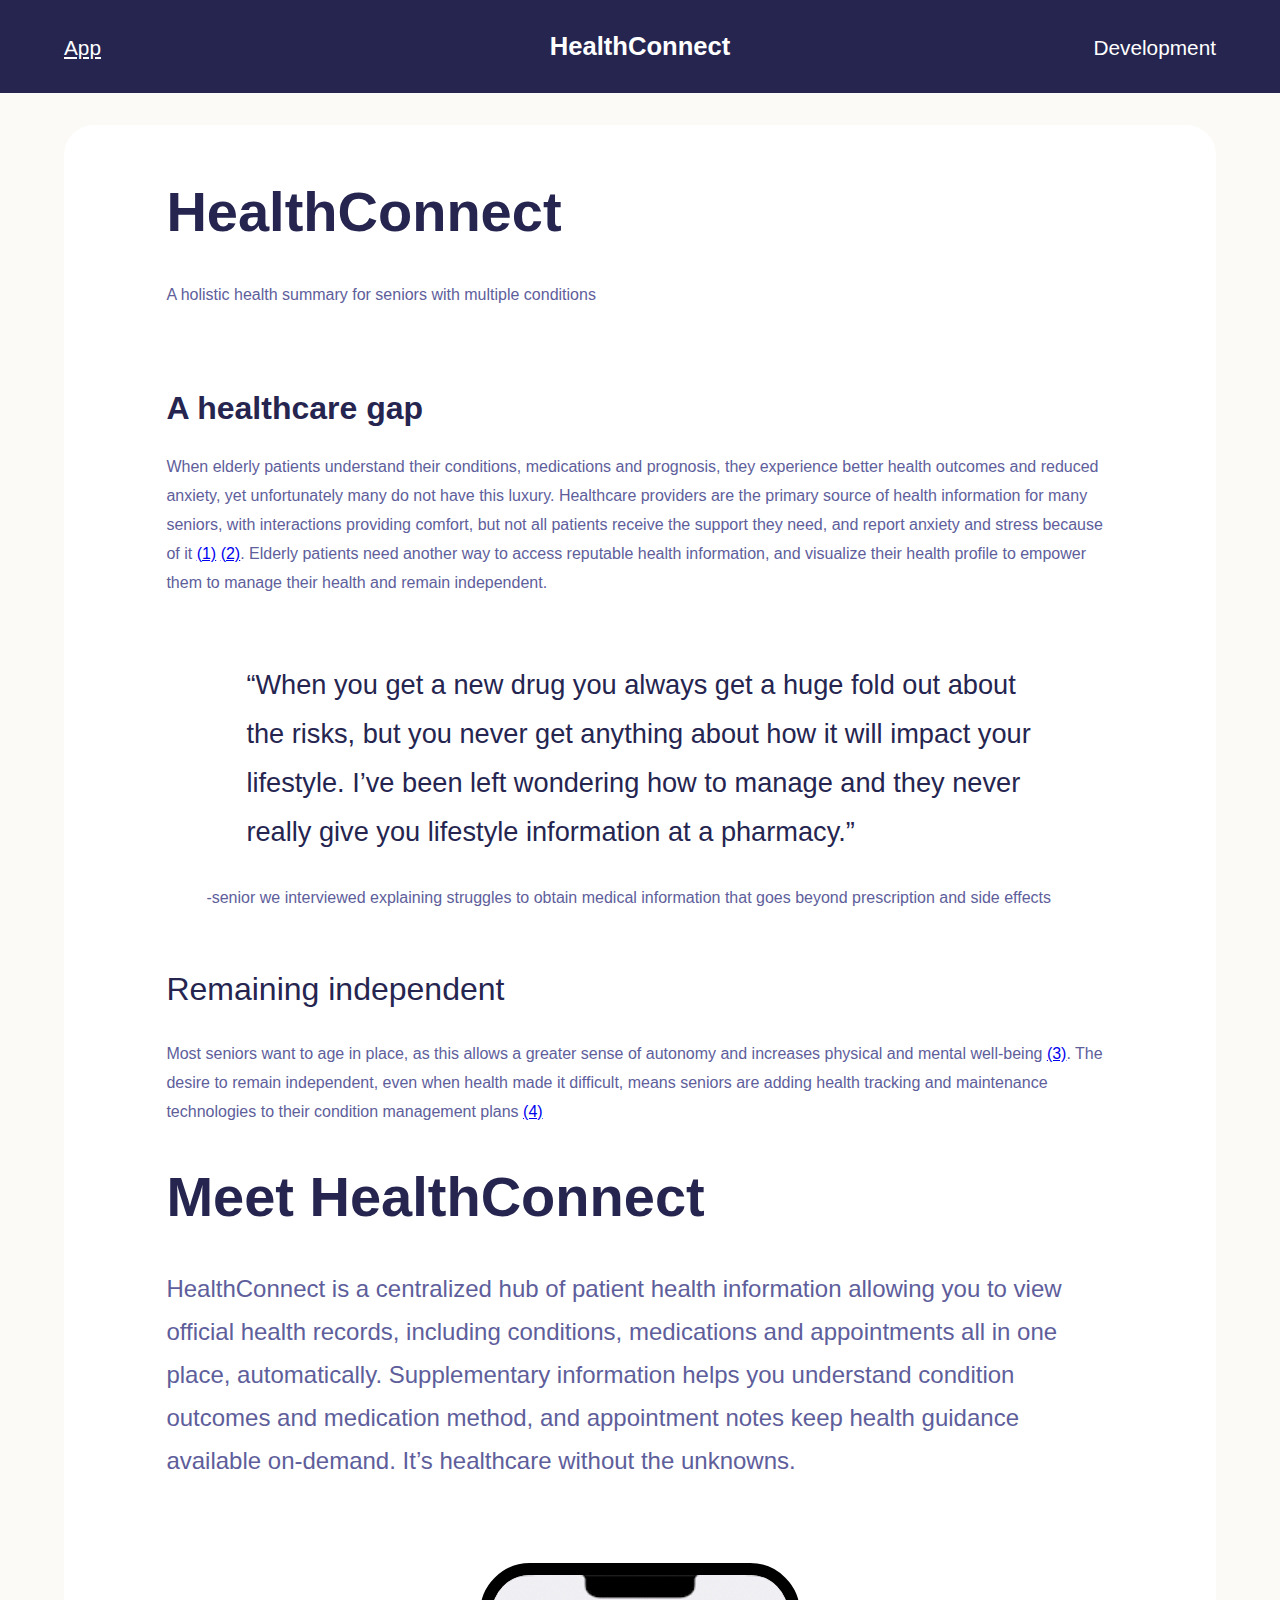
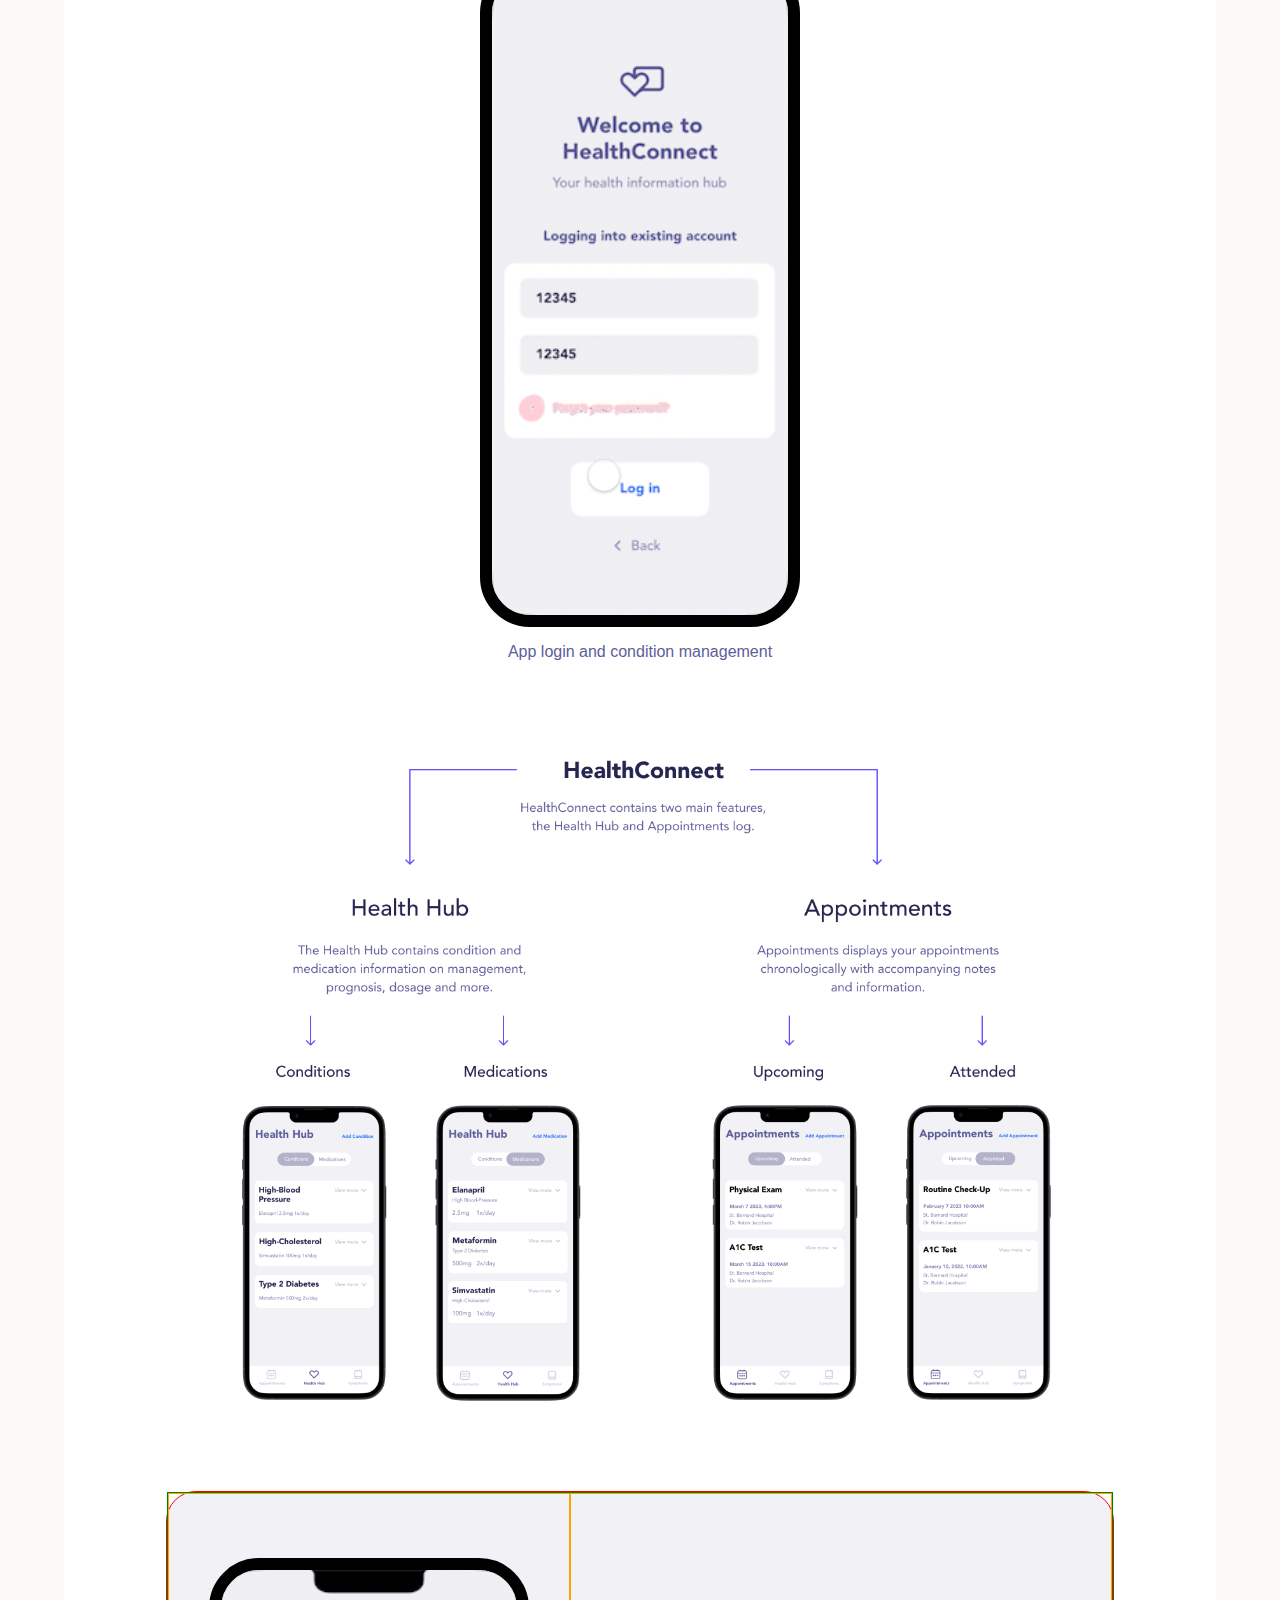
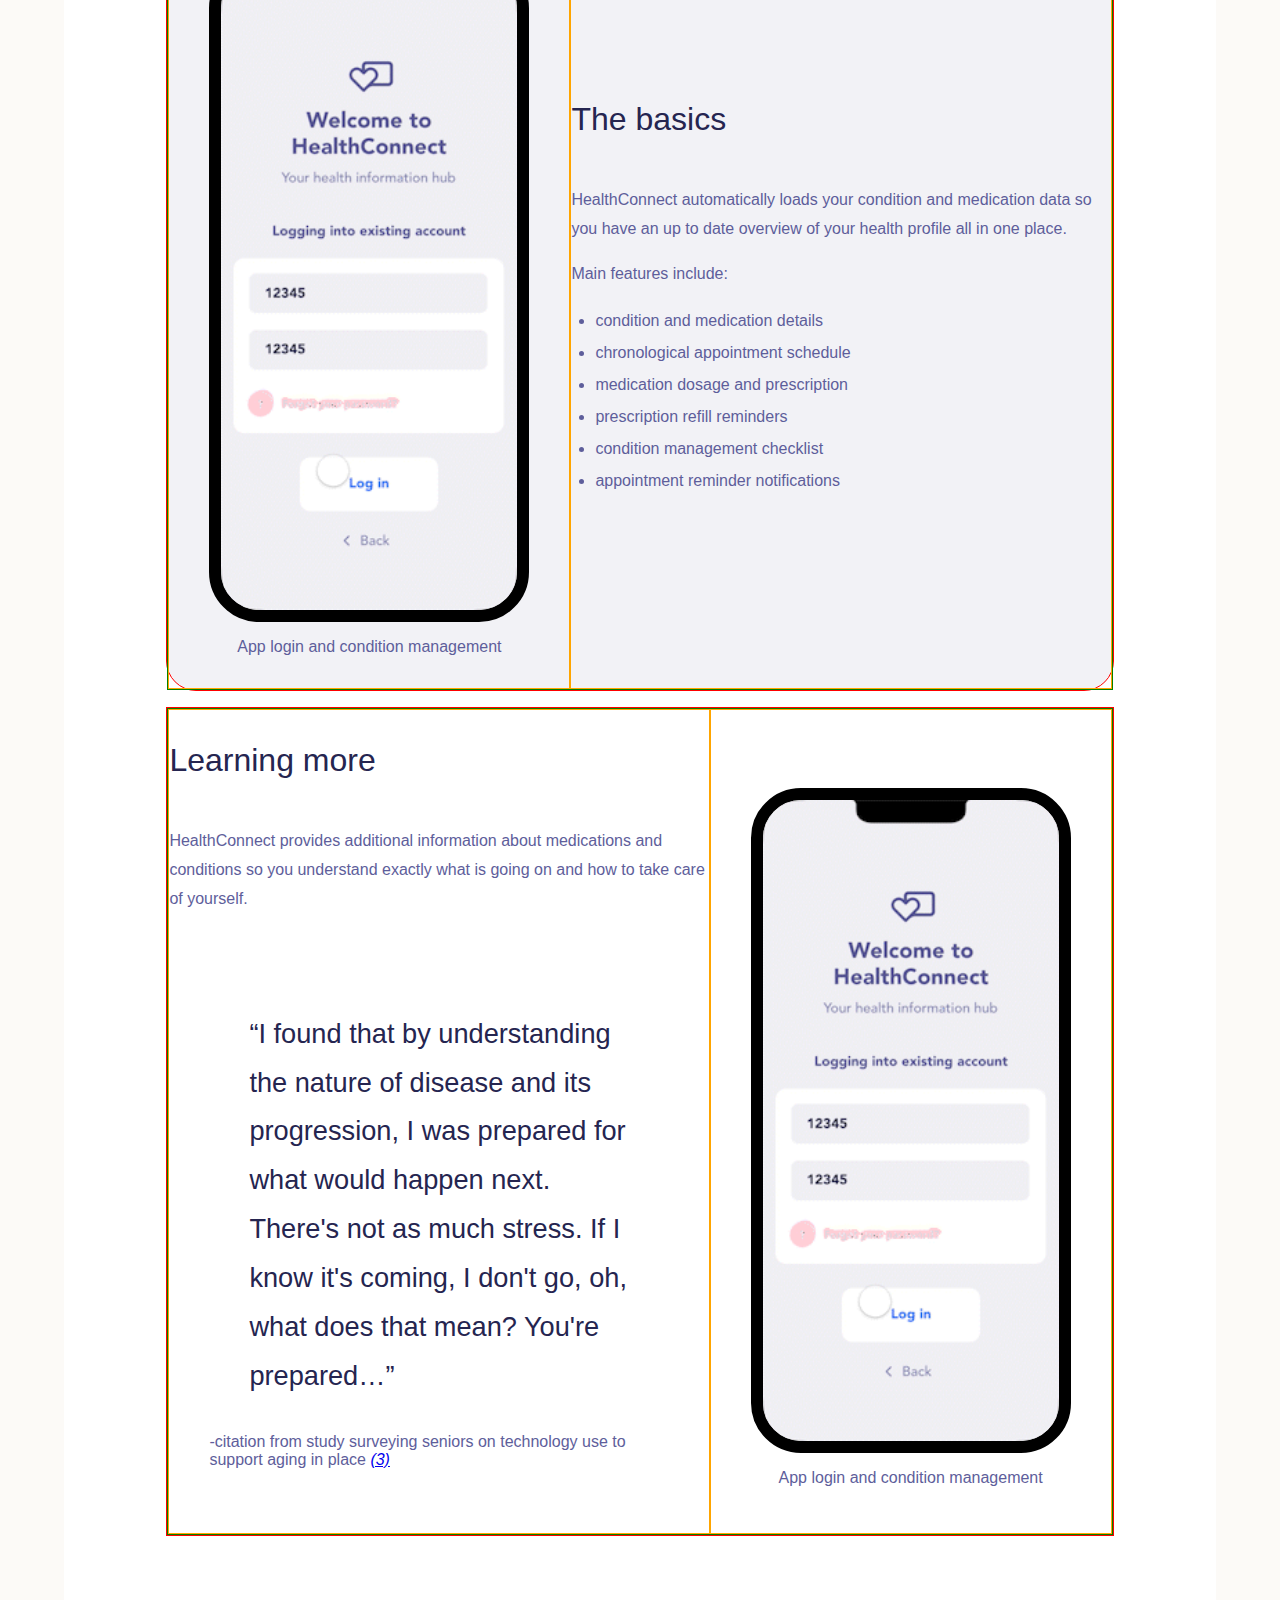
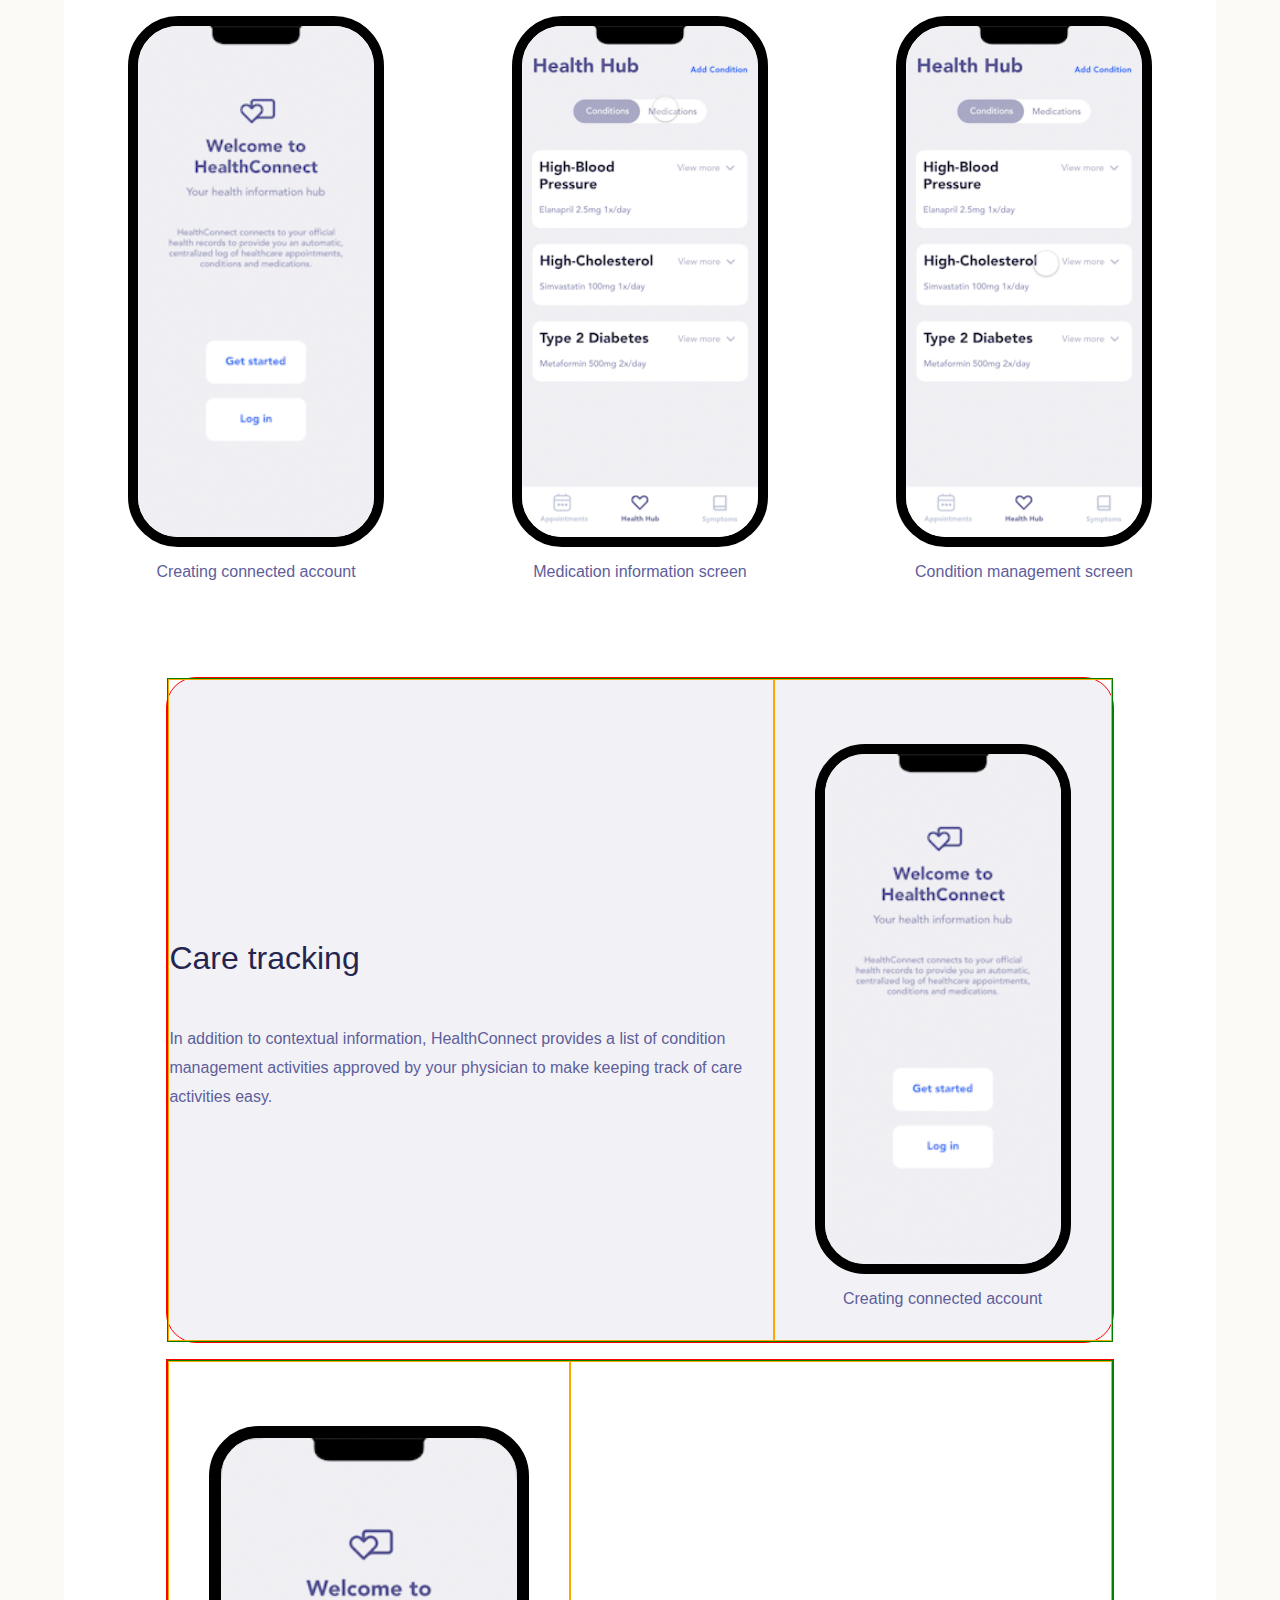
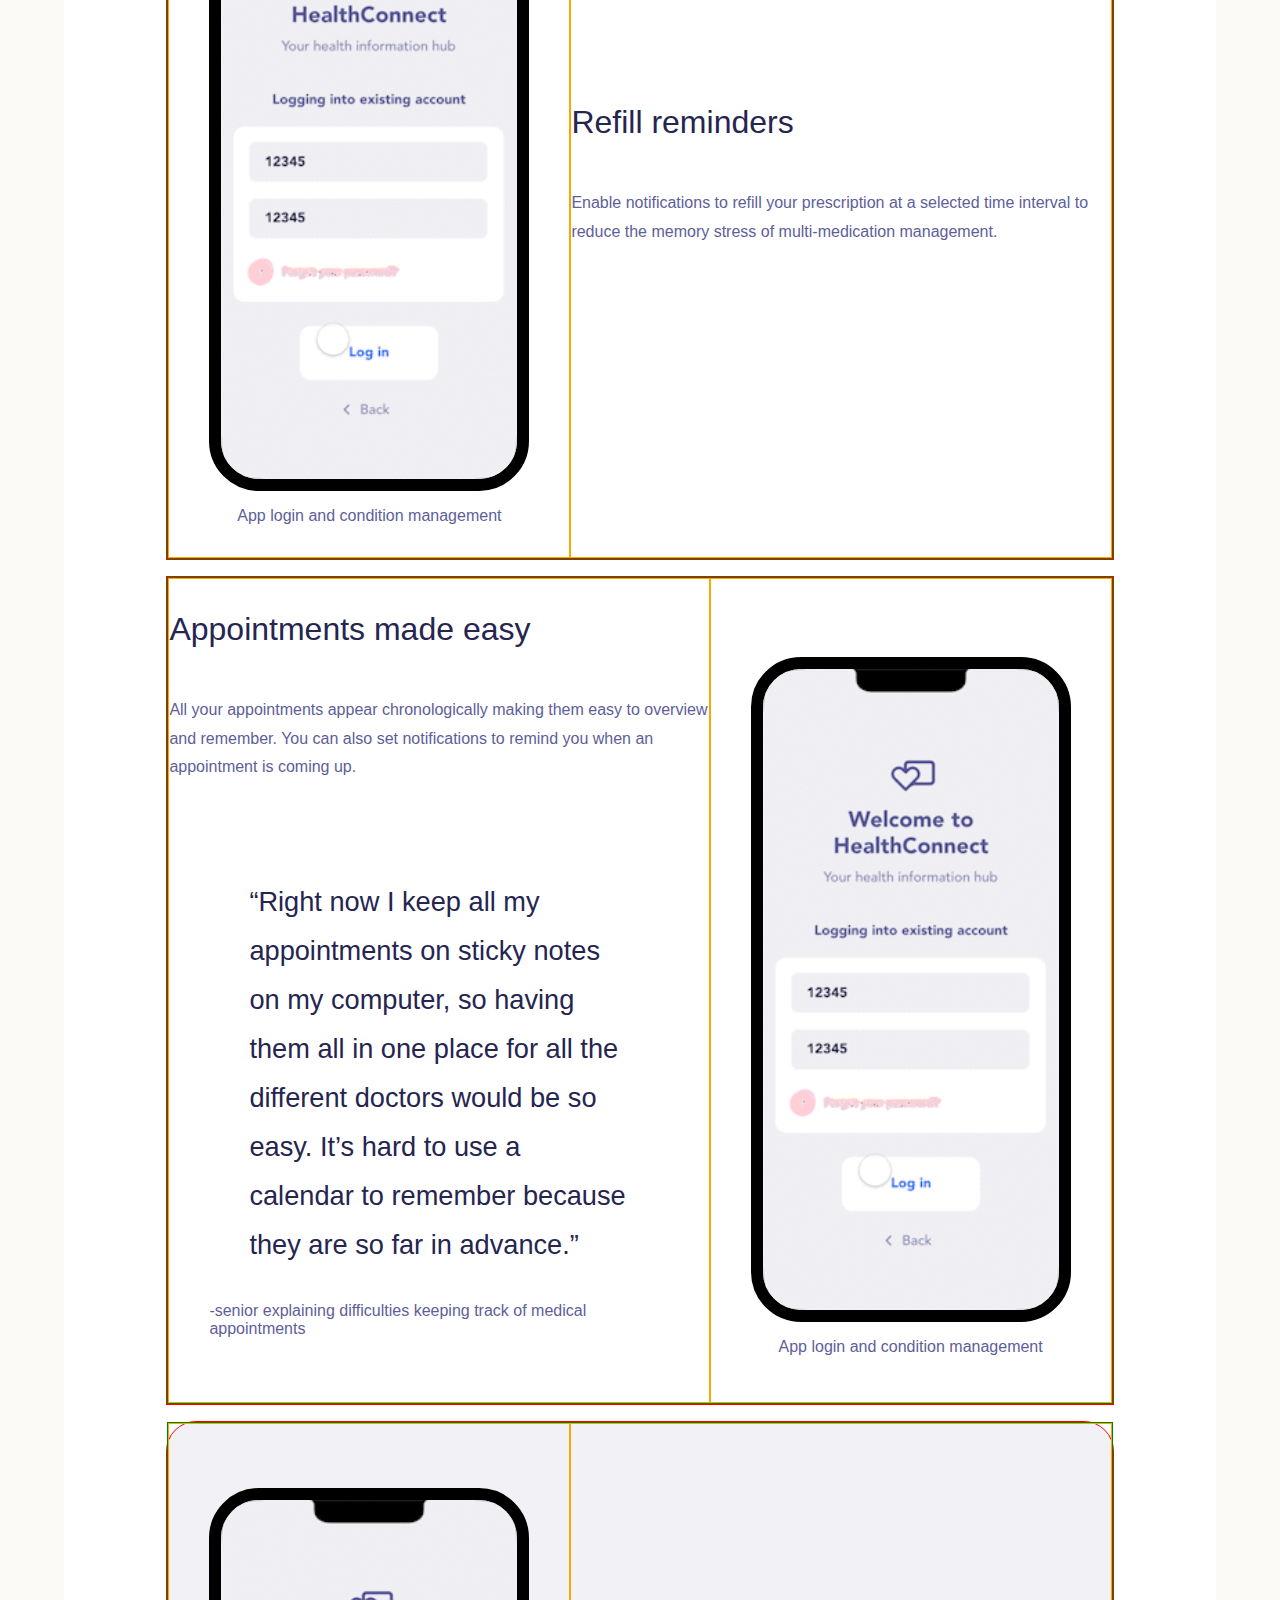
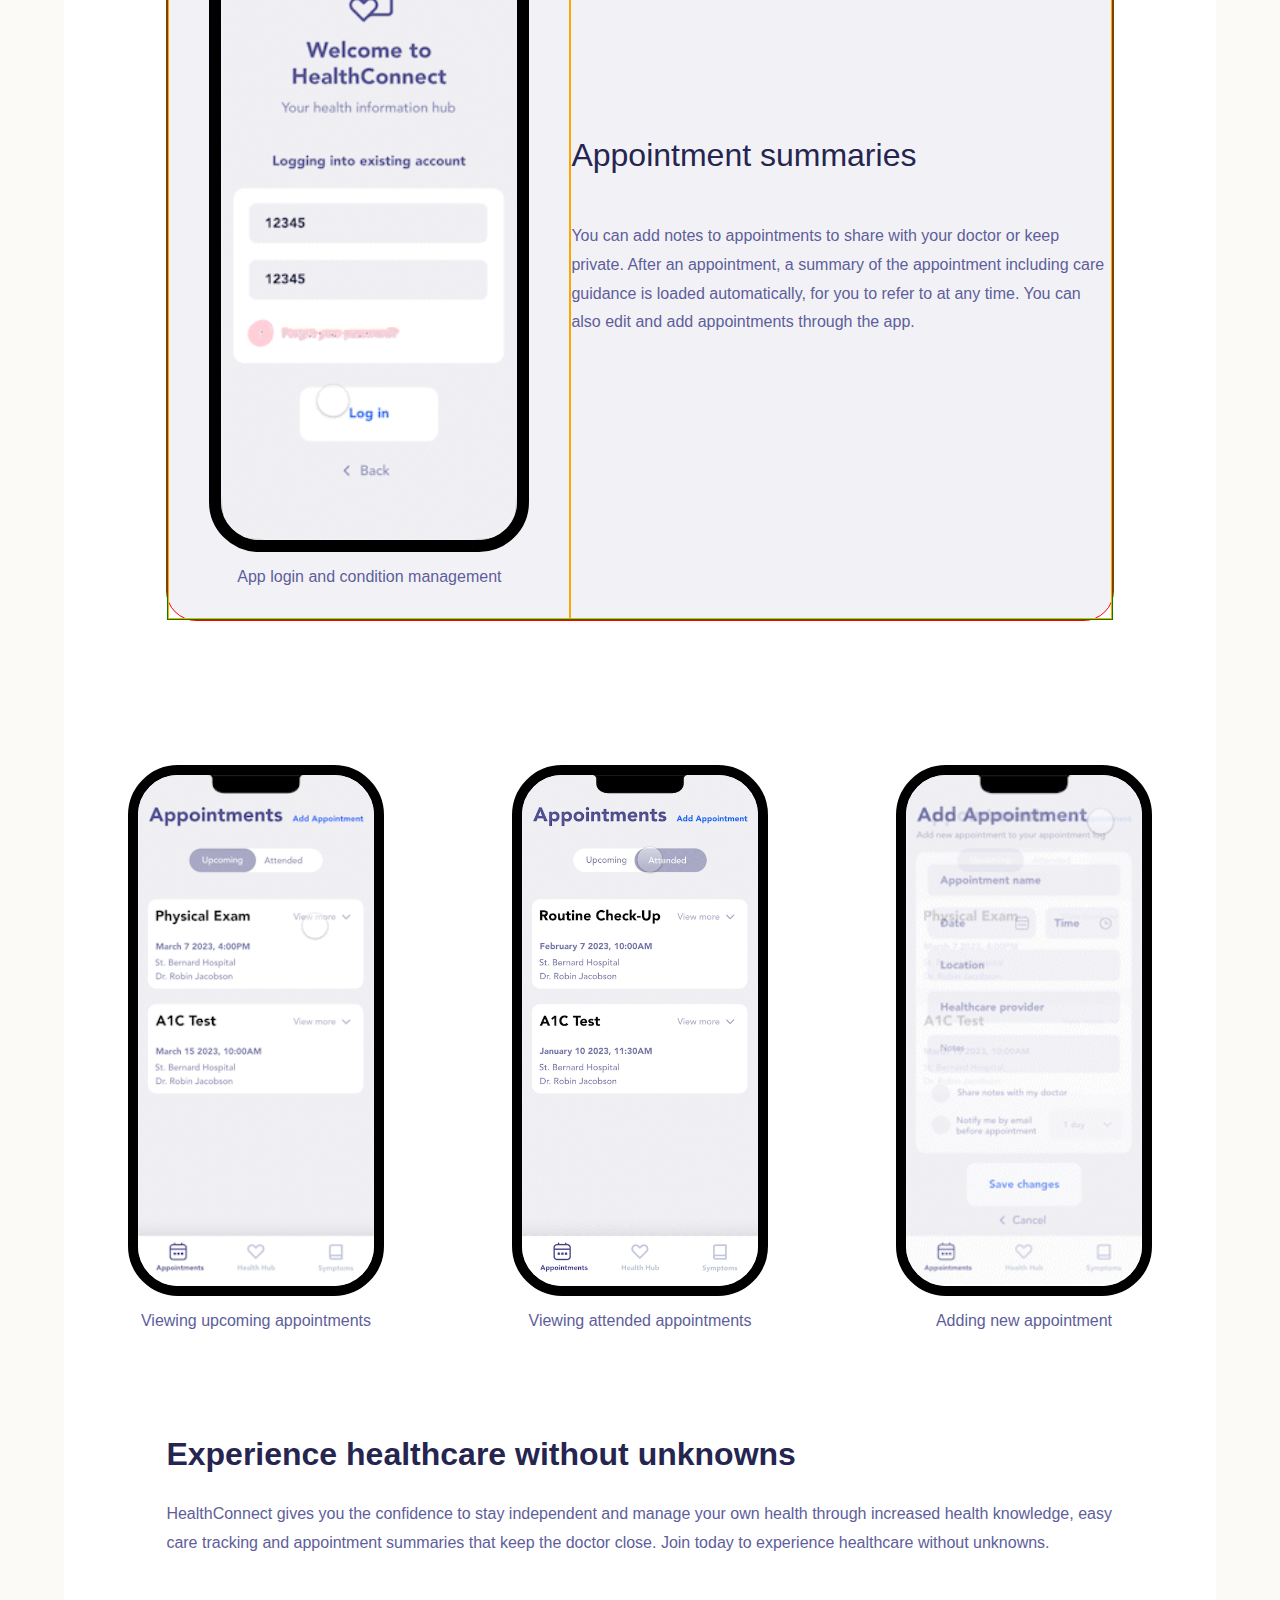
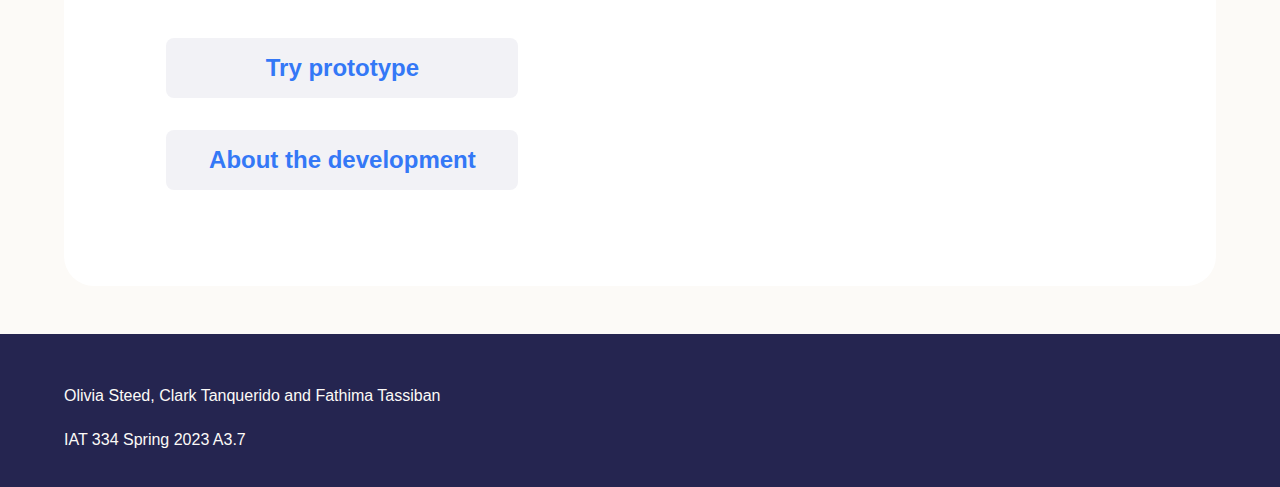
==== index.html @ 7b0d2b94 "lotsa changes" ====
<!DOCTYPE html>
<html lang="en-ca">

<head>

    <meta charset="utf-8">
    <meta name="viewport" content="width=device-width, initial-scale=1.0">


    <title>HealthConnect</title>

    <link href="css/main.css" rel="stylesheet">
    <link href="css/flexbox.css" rel="stylesheet">

    <link rel="shortcut icon" href="img/heart.png">

</head>

<body>
    <header>
        <nav class="nav-container">
            <a class="nav-item-left selected-link" href="index.html">App</a>
            <a class="nav-item-center site-title" href="index.html">HealthConnect</a>
            <a class="nav-item-right" href="html/development.html">Development</a>
        </nav>
    </header>

    <section class="wrapper"> <!-- all page content wrapper-->

        <section class="section-wrapper bottom-margin"> <!-- Landing Page-->
            <h1>HealthConnect</h1>
            <p>A holistic health summary for seniors with multiple conditions</p>

        </section>

        <section> <!-- Introductory Information-->
            <section class="section-wrapper">
                <h2>A healthcare gap</h2>
                <p>When elderly patients understand their conditions, medications and prognosis, they experience better
                    health outcomes and reduced anxiety, yet unfortunately many do not have this luxury. Healthcare
                    providers are the primary source of health information for many seniors, with interactions providing
                    comfort, but not all patients receive the support they need, and report anxiety and stress because
                    of it
                    <a href="https://bmcgeriatr.biomedcentral.com/articles/10.1186/s12877-019-1189-9">(1)</a> <a
                        href="https://pubmed.ncbi.nlm.nih.gov/34738913/">(2)</a>. Elderly patients need another way to
                    access reputable health information, and visualize their health profile to empower them to manage
                    their
                    health and remain independent.
                </p>

                <figure>
                    <blockquote>
                        <p class="quote">“When you get a new drug you always get a huge fold out about the risks, but
                            you
                            never get
                            anything about how it will impact your lifestyle. I’ve been left wondering how to manage and
                            they never
                            really give you lifestyle information at a pharmacy.”
                        </p>
                    </blockquote>
                    <figcaption class="quote-caption"> -senior we interviewed explaining struggles to obtain medical
                        information that goes
                        beyond
                        prescription and side effects
                    </figcaption>
                </figure>
            </section>

        </section>

        <section class="section-wrapper">
            <h3>Remaining independent</h3>
            <p>Most seniors want to age in place, as this allows a greater sense of autonomy and increases physical and
                mental well-being <a href="https://pubmed.ncbi.nlm.nih.gov/30974780/">(3)</a>. The desire to remain
                independent, even when health made it difficult, means seniors are adding health tracking and
                maintenance technologies to their condition management plans <a
                    href="https://www.sciencedirect.com/science/article/pii/S1386505619302850">(4)</a></p>
        </section>


        <section> <!-- Introducing the Solution-->
            <section class="section-wrapper">
                <h1>Meet HealthConnect</h1>
                <p class="standout-p">HealthConnect is a centralized hub of patient health information allowing you to
                    view official health
                    records, including conditions, medications and appointments all in one place, automatically.
                    Supplementary information helps you understand condition outcomes and medication method, and
                    appointment
                    notes keep health guidance available on-demand. It’s healthcare without the unknowns.</p>
            </section>

            <div class="image-wrapper">
                <figure class="gif-caption-box">
                    <img class="gif-border" src="img/entry.gif" alt="">
                    <figcaption class="image-caption">App login and condition management
                    </figcaption>
                </figure>

                <figure class="image-caption-box">
                    <img src="img/overview-2x.png" srcset="img/overview-1x.png 1x, img/overview-2x.png 2x" alt="">
                </figure>
            </div>

            <section class="section-wrapper tint-blue-bg feature-wrapper">
                <div class="feature-container">
                    <div class="feature-item">
                        <figure class="gif-caption-box">
                            <img class="gif-border" src="img/entry.gif" alt="">
                            <figcaption class="image-caption">App login and condition management
                            </figcaption>
                        </figure>
                    </div>

                    <div class="feature-item">
                        <h3>The basics</h3>
                        <p>HealthConnect automatically loads your condition and medication data so you have an up to
                            date
                            overview of your health profile all in one place.</p>
                        <p>Main features include:</p>
                        <ul>
                            <li>condition and medication details</li>
                            <li>chronological appointment schedule</li>
                            <li>medication dosage and prescription</li>
                            <li>prescription refill reminders</li>
                            <li>condition management checklist</li>
                            <li>appointment reminder notifications</li>
                        </ul>
                    </div>
                </div>
            </section>

            <section class="section-wrapper feature-wrapper">
                <div class="feature-container">
                    <div class="feature-item">
                        <h3>Learning more</h3>
                        <p>HealthConnect provides additional information about medications and conditions so you
                            understand
                            exactly what is going on and how to take care of yourself.</p>

                        <figure>
                            <blockquote cite="https://pubmed.ncbi.nlm.nih.gov/30974780/">
                                <p class="quote">“I found that by understanding the nature of disease and its
                                    progression, I was
                                    prepared for what would happen next. There's not as much stress. If I know it's
                                    coming, I
                                    don't go, oh, what does that mean? You're prepared…”
                                </p>
                            </blockquote>
                            <figcaption class="quote-caption"> -citation from study surveying seniors on technology use
                                to support aging in place
                                <cite><a href="https://pubmed.ncbi.nlm.nih.gov/30974780/">(3)</a></cite>
                            </figcaption>
                        </figure>
                    </div>

                    <div class="feature-item">
                        <figure class="gif-caption-box">
                            <img class="gif-border" src="img/entry.gif" alt="">
                            <figcaption class="image-caption">App login and condition management
                            </figcaption>
                        </figure>
                    </div>

            </section>

            <div class="multiple-image-wrapper">
                <figure class="multiple-gif-caption-box">
                    <img class="multiple-gif-border" src="img/createacct.gif" alt="">
                    <figcaption class="image-caption">Creating connected account</figcaption>
                </figure>

                <figure class="multiple-gif-caption-box">
                    <img class="multiple-gif-border" src="img/medications.gif" alt="">
                    <figcaption class="image-caption">Medication information screen</figcaption>
                </figure>

                <figure class="multiple-gif-caption-box">
                    <img class="multiple-gif-border" src="img/conditions.gif" alt="">
                    <figcaption class="image-caption">Condition management screen</figcaption>
                </figure>

            </div>

            <section class="section-wrapper feature-wrapper tint-blue-bg">
                <div class="feature-container">
                    <div class="feature-item">
                        <h3>Care tracking</h3>
                        <p>In addition to contextual information, HealthConnect provides a list of condition management
                            activities approved by your physician to make keeping track of care activities easy.</p>
                    </div>

                    <div class="feature-item">
                        <figure class="multiple-gif-caption-box">
                            <img class="multiple-gif-border" src="img/createacct.gif" alt="">
                            <figcaption class="image-caption">Creating connected account</figcaption>
                        </figure>
                    </div>

                </div>
            </section>

            <section class="section-wrapper feature-wrapper">
                <div class="feature-container">
                    <div class="feature-item">
                        <figure class="gif-caption-box">
                            <img class="gif-border" src="img/entry.gif" alt="">
                            <figcaption class="image-caption">App login and condition management
                            </figcaption>
                        </figure>
                    </div>

                    <div class="feature-item">
                        <h3>Refill reminders</h3>
                        <p>Enable notifications to refill your prescription at a selected time interval to reduce the memory stress of multi-medication management.</p>
                    </div>

            </section>


            <section class="section-wrapper feature-wrapper">
                <div class="feature-container">
                    <div class="feature-item">
                        <h3>Appointments made easy</h3>
                        <p>All your appointments appear chronologically making them easy to overview and remember. You can also
                            set notifications to remind you when an appointment is coming up.</p>

                            <figure>
                                <blockquote>
                                    <p class="quote">“Right now I keep all my appointments on sticky notes on my computer, so having them all in one place for all the different doctors would be so easy. It’s hard to use a calendar to remember because they are so far in advance.”
                                    </p>
                                </blockquote>
                                <figcaption class="quote-caption"> -senior explaining difficulties keeping track of medical appointments</figcaption>
                            </figure>
                    </div>

                    <div class="feature-item">
                        <figure class="gif-caption-box">
                            <img class="gif-border" src="img/entry.gif" alt="">
                            <figcaption class="image-caption">App login and condition management
                            </figcaption>
                        </figure>
                    </div>

                </div>

            </section>

            <section class="section-wrapper feature-wrapper tint-blue-bg bottom-margin">
                <div class="feature-container">
                    <div class="feature-item">
                        <figure class="gif-caption-box">
                            <img class="gif-border" src="img/entry.gif" alt="">
                            <figcaption class="image-caption">App login and condition management
                            </figcaption>
                        </figure>
                    </div>
                    
                    <div class="feature-item">
                        <h3>Appointment summaries</h3>
                        <p>You can add notes to appointments to share with your doctor or keep private. After an appointment, a
                            summary of the appointment including care guidance is loaded automatically, for you to refer to at
                            any time. You can also edit and add appointments through the app.</p>
                    </div>
                </div>
            </section>

            <div class="multiple-image-wrapper">
                <figure class="multiple-gif-caption-box">
                    <img class="multiple-gif-border" src="img/upcomingappts.gif" alt="">
                    <figcaption class="image-caption">Viewing upcoming appointments</figcaption>
                </figure>

                <figure class="multiple-gif-caption-box">
                    <img class="multiple-gif-border" src="img/attendedappts.gif" alt="">
                    <figcaption class="image-caption">Viewing attended appointments</figcaption>
                </figure>

                <figure class="multiple-gif-caption-box">
                    <img class="multiple-gif-border" src="img/addappt.gif" alt="">
                    <figcaption class="image-caption">Adding new appointment</figcaption>
                </figure>

            </div>

            <section class="section-wrapper bottom-margin">
                <h2>Experience healthcare without unknowns</h2>
                <p>HealthConnect gives you the confidence to stay independent and manage your own health through
                    increased health knowledge, easy care tracking and appointment summaries that keep the doctor close.
                    Join today to experience healthcare without unknowns.</p>
            </section>

            <div class="section-wrapper bottom-padding">
                <input class="button" type="submit" value="Try prototype"
                    onclick="window.location.href='https://cloud.protopie.io/p/a13cb21be4146e29e1f21422?ui=true&scaleToFit=true&enableHotspotHints=true&cursorType=touch&mockup=true&bgColor=%23F5F5F5&playSpeed=1&playerAppPopup=true';">

                <input class="button" type="submit" value="About the development"
                    onclick="window.location.href='html/development.html';">
            </div>


        </section>


    </section>


    <footer>
        <p>Olivia Steed, Clark Tanquerido and Fathima Tassiban</p>
        <p>IAT 334 Spring 2023 A3.7</p>
    </footer>


</body>

</html>
---- css/main.css ----
body {
  padding: 0;
  margin: 0;
  background-color: #FCFAF7;
  color: #252550;
  font-size: 2rem;
}
body h1 {
  font-family: avenir, helvetica, sans-serif;
  font-weight: 900;
  font-size: 3.5rem;
  padding: 0;
}
body h2 {
  font-family: avenir, helvetica, sans-serif;
  font-weight: 900;
  font-size: 2rem;
}
body h3 {
  font-family: avenir, helvetica, sans-serif;
  font-weight: 500;
  font-size: 2rem;
}
body h4 {
  font-family: avenir, helvetica, sans-serif;
  font-weight: 500;
  font-size: 1.5rem;
}
body h5 {
  font-family: avenir, helvetica, sans-serif;
  font-weight: 500;
  font-size: 1.2rem;
}
body p {
  font-family: avenir, helvetica, sans-serif;
  color: #5E5E9B;
  font-size: 1rem;
  padding: 0;
  margin: 0;
  line-height: 180%;
  margin-top: 1rem;
}
body p a:hover, body p a:active, body p a:focus, body p a:visited {
  font-family: avenir, helvetica, sans-serif;
  color: #3478F6;
}
body ul {
  font-family: avenir, helvetica, sans-serif;
  color: #5E5E9B;
  font-size: 1rem;
  padding-left: 1.5rem;
  margin-top: 1rem;
  line-height: 200%;
}
body .standout-p {
  font-size: 1.5rem;
}
body figcaption {
  margin-top: 1rem;
  font-family: avenir, helvetica, sans-serif;
  color: #5E5E9B;
  font-size: 1rem;
}
body figcaption a:hover, body figcaption a:active, body figcaption a:focus, body figcaption a:visited {
  font-family: avenir, helvetica, sans-serif;
  color: #3478F6;
}
body .quote {
  font-weight: 500;
  font-size: 1.7rem;
  color: #252550;
}
body .persona-quote {
  font-weight: 500;
  font-size: 1.5rem;
  color: #252550;
}
body a {
  font-family: avenir, helvetica, sans-serif;
}
body .button {
  text-align: center;
  font-family: avenir, helvetica, sans-serif;
  font-weight: 900;
  background-color: #F2F2F6;
  color: #3478F6;
  font-size: 1.5rem;
  display: block;
  border-radius: 0.5rem;
  padding: 1rem;
  border: 0px;
  margin-bottom: 1rem;
  margin-top: 2rem;
  -webkit-transition: background-color 0.25s ease-in-out;
  transition: background-color 0.25s ease-in-out;
  width: 22rem;
}
body .button:focus, body .button:hover, body .button:active {
  background-color: #FCFAF7;
}
body figure {
  margin-top: 4rem;
  margin-bottom: 4rem;
}
header {
  color: #FCFAF7;
  background-color: #252550;
  padding-left: 5vw;
  padding-right: 5vw;
  padding-top: 2rem;
  padding-bottom: 2rem;
}
header a {
  color: white;
  font-size: 1.3rem;
  text-decoration: none;
}
header a:hover, header a:focus, header a:active {
  color: white;
  text-decoration: underline;
  color: #FCFAF7;
}
header a:hover .site-title, header a:focus .site-title, header a:active .site-title {
  text-decoration: none;
}
header .selected-link {
  text-decoration: underline;
  font-weight: 500;
}
header .site-title {
  color: white;
  font-size: 1.6rem;
  font-weight: 900;
}

footer {
  color: #FCFAF7;
  background-color: #252550;
  padding-left: 5vw;
  padding-right: 5vw;
  padding-top: 2rem;
  padding-bottom: 2rem;
}
footer p {
  color: #FCFAF7;
}

/* spacing */
.wrapper {
  margin-left: 5vw;
  margin-right: 5vw;
  margin-top: 2rem;
  background-color: white;
  border-radius: 30px;
  padding-top: 1rem;
  margin-bottom: 3rem;
}

.section-wrapper {
  margin-left: 8vw;
  margin-right: 8vw;
  margin-top: 1rem;
  margin-bottom: 1rem;
}

.bottom-margin {
  margin-bottom: 5rem;
}

.bottom-padding {
  padding-bottom: 5rem;
}

/* dropdown */
/* used this as reference https://www.w3schools.com/howto/tryit.asp?filename=tryhow_css_js_dropdown_hover */
.dropbtn {
  font-family: avenir, helvetica, sans-serif;
  font-weight: 900;
  background-color: #F2F2F6;
  color: #3478F6;
  font-size: 1.5rem;
  border-radius: 0.5rem;
  padding: 1rem;
  border: none;
}

.dropdown {
  position: relative;
  display: inline-block;
}

.dropdown-content {
  display: none;
  position: absolute;
  background-color: #f1f1f1;
  min-width: 160px;
  -webkit-box-shadow: 0px 8px 16px 0px rgba(0, 0, 0, 0.2);
          box-shadow: 0px 8px 16px 0px rgba(0, 0, 0, 0.2);
  z-index: 1;
  font-size: 1.5rem;
  border-radius: 0.5rem;
}

.dropdown-content a {
  color: #252550;
  font-size: 1rem;
  padding: 1rem;
  text-decoration: none;
  display: block;
}

.dropdown-content a:hover {
  background-color: #ddd;
}

.dropdown:hover .dropdown-content {
  display: block;
}

.dropdown:hover .dropbtn {
  background-color: #F2F2F6;
}

/* background colour */
.tint-blue-bg {
  background-color: #F2F2F6;
  border-radius: 30px;
}

.light-tan-bg {
  background-color: #F5F4F0;
  border-radius: 30px;
}
---- css/flexbox.css ----
*,
*::after,
*::before {
  -webkit-box-sizing: border-box;
          box-sizing: border-box;
}

/* header navigation */
.nav-container {
  display: -webkit-box;
  display: -ms-flexbox;
  display: flex;
  -webkit-box-orient: horizontal;
  -webkit-box-direction: normal;
      -ms-flex-direction: row;
          flex-direction: row;
  -webkit-box-align: baseline;
      -ms-flex-align: baseline;
          align-items: baseline;
}

.nav-item-center {
  display: -webkit-box;
  display: -ms-flexbox;
  display: flex;
  -webkit-box-flex: 1;
      -ms-flex: 1;
          flex: 1;
  -webkit-box-pack: center;
      -ms-flex-pack: center;
          justify-content: center;
}

.nav-item-left {
  display: -webkit-box;
  display: -ms-flexbox;
  display: flex;
  -webkit-box-flex: 1;
      -ms-flex: 1;
          flex: 1;
  -webkit-box-pack: left;
      -ms-flex-pack: left;
          justify-content: left;
}

.nav-item-right {
  display: -webkit-box;
  display: -ms-flexbox;
  display: flex;
  -webkit-box-flex: 1;
      -ms-flex: 1;
          flex: 1;
  -webkit-box-pack: right;
      -ms-flex-pack: right;
          justify-content: right;
}

/* persona info */
.persona-img {
  display: -webkit-box;
  display: -ms-flexbox;
  display: flex;
  -webkit-box-orient: vertical;
  -webkit-box-direction: normal;
      -ms-flex-direction: column;
          flex-direction: column;
  -webkit-box-pack: center;
      -ms-flex-pack: center;
          justify-content: center;
  width: 10rem;
}

.persona-caption {
  -webkit-box-flex: 1;
      -ms-flex: 1 1 auto;
          flex: 1 1 auto;
  width: 5rem;
}

.persona-container {
  display: -webkit-box;
  display: -ms-flexbox;
  display: flex;
  -webkit-box-orient: horizontal;
  -webkit-box-direction: normal;
      -ms-flex-direction: row;
          flex-direction: row;
}

.persona-content {
  display: -webkit-box;
  display: -ms-flexbox;
  display: flex;
  -webkit-box-flex: 1;
      -ms-flex: 1 1 auto;
          flex: 1 1 auto;
  -webkit-box-orient: vertical;
  -webkit-box-direction: normal;
      -ms-flex-direction: column;
          flex-direction: column;
  -webkit-box-align: center;
      -ms-flex-align: center;
          align-items: center;
}

.feature-wrapper {
  display: -webkit-box;
  display: -ms-flexbox;
  display: flex;
  -webkit-box-orient: vertical;
  -webkit-box-direction: normal;
      -ms-flex-direction: column;
          flex-direction: column;
  -webkit-box-align: center;
      -ms-flex-align: center;
          align-items: center;
  border: red 1px solid;
}

.feature-container {
  display: -webkit-box;
  display: -ms-flexbox;
  display: flex;
  -webkit-box-orient: horizontal;
  -webkit-box-direction: normal;
      -ms-flex-direction: row;
          flex-direction: row;
  border: green 1px solid;
}

.feature-item {
  display: -webkit-box;
  display: -ms-flexbox;
  display: flex;
  -webkit-box-orient: vertical;
  -webkit-box-direction: normal;
      -ms-flex-direction: column;
          flex-direction: column;
  border: orange 1px solid;
  -webkit-box-pack: center;
      -ms-flex-pack: center;
          justify-content: center;
}

@media screen and (max-width: 800px) {
  .content-box {
    display: -webkit-box;
    display: -ms-flexbox;
    display: flex;
    -webkit-box-orient: vertical;
    -webkit-box-direction: normal;
        -ms-flex-direction: column;
            flex-direction: column;
    -webkit-box-align: center;
        -ms-flex-align: center;
            align-items: center;
    border: pink 1px solid;
  }
}
@media screen and (min-width: 800px) {
  .content-box {
    display: -webkit-box;
    display: -ms-flexbox;
    display: flex;
    -webkit-box-orient: horizontal;
    -webkit-box-direction: normal;
        -ms-flex-direction: row;
            flex-direction: row;
    -webkit-box-align: stretch;
        -ms-flex-align: stretch;
            align-items: stretch;
    border: pink 1px solid;
  }
}
.content-box-item {
  display: -webkit-box;
  display: -ms-flexbox;
  display: flex;
  -webkit-box-flex: 1;
      -ms-flex: 1 1 auto;
          flex: 1 1 auto;
  -webkit-box-orient: vertical;
  -webkit-box-direction: normal;
      -ms-flex-direction: column;
          flex-direction: column;
  border: cyan 1px solid;
  min-width: 15rem;
  min-height: 20rem;
  padding: 2rem;
}

.content-inner-box {
  display: -webkit-box;
  display: -ms-flexbox;
  display: flex;
  -webkit-box-orient: vertical;
  -webkit-box-direction: normal;
      -ms-flex-direction: column;
          flex-direction: column;
}

/* images */
.image-wrapper {
  display: -webkit-box;
  display: -ms-flexbox;
  display: flex;
  -webkit-box-orient: vertical;
  -webkit-box-direction: normal;
      -ms-flex-direction: column;
          flex-direction: column;
  -webkit-box-align: center;
      -ms-flex-align: center;
          align-items: center;
  padding-bottom: 3rem;
}

.multiple-image-wrapper {
  display: -webkit-box;
  display: -ms-flexbox;
  display: flex;
  -webkit-box-orient: horizontal;
  -webkit-box-direction: normal;
      -ms-flex-direction: row;
          flex-direction: row;
  -ms-flex-pack: distribute;
      justify-content: space-around;
  padding-bottom: 3rem;
}

.image-caption {
  -ms-flex-item-align: center;
      -ms-grid-row-align: center;
      align-self: center;
  margin-bottom: 1rem;
}

@media screen and (max-width: 800px) {
  .image-caption-box {
    display: -webkit-box;
    display: -ms-flexbox;
    display: flex;
    -webkit-box-orient: vertical;
    -webkit-box-direction: normal;
        -ms-flex-direction: column;
            flex-direction: column;
    -webkit-box-align: center;
        -ms-flex-align: center;
            align-items: center;
    margin-bottom: 1rem;
    width: 80vw;
  }
  .image-caption-box img {
    width: 80vw;
  }
  .gif-caption-box {
    display: -webkit-box;
    display: -ms-flexbox;
    display: flex;
    -webkit-box-orient: vertical;
    -webkit-box-direction: normal;
        -ms-flex-direction: column;
            flex-direction: column;
    margin-bottom: 1rem;
    width: 50vw;
  }
  .gif-border {
    border-radius: 45px;
    border: 12px black solid;
  }
  .multiple-gif-caption-box {
    display: -webkit-box;
    display: -ms-flexbox;
    display: flex;
    -webkit-box-orient: vertical;
    -webkit-box-direction: normal;
        -ms-flex-direction: column;
            flex-direction: column;
    margin-bottom: 1rem;
    width: 17vw;
  }
  .multiple-gif-border {
    border-radius: 20px;
    border: 5px black solid;
  }
}
@media screen and (min-width: 800px) {
  .image-caption-box {
    display: -webkit-box;
    display: -ms-flexbox;
    display: flex;
    -webkit-box-orient: vertical;
    -webkit-box-direction: normal;
        -ms-flex-direction: column;
            flex-direction: column;
    margin-bottom: 1rem;
    width: 65vw;
  }
  .gif-caption-box {
    display: -webkit-box;
    display: -ms-flexbox;
    display: flex;
    -webkit-box-orient: vertical;
    -webkit-box-direction: normal;
        -ms-flex-direction: column;
            flex-direction: column;
    margin-bottom: 1rem;
    width: 25vw;
  }
  .gif-border {
    border-radius: 37px;
    border: 8px black solid;
  }
  .multiple-gif-caption-box {
    display: -webkit-box;
    display: -ms-flexbox;
    display: flex;
    -webkit-box-orient: vertical;
    -webkit-box-direction: normal;
        -ms-flex-direction: column;
            flex-direction: column;
    margin-bottom: 1rem;
    width: 20vw;
  }
  .multiple-gif-border {
    border-radius: 30px;
    border: 8px black solid;
  }
}
@media screen and (min-width: 1200px) {
  .gif-border {
    border-radius: 50px;
    border: 12px black solid;
  }
  .multiple-gif-border {
    border-radius: 50px;
    border: 10px black solid;
  }
}
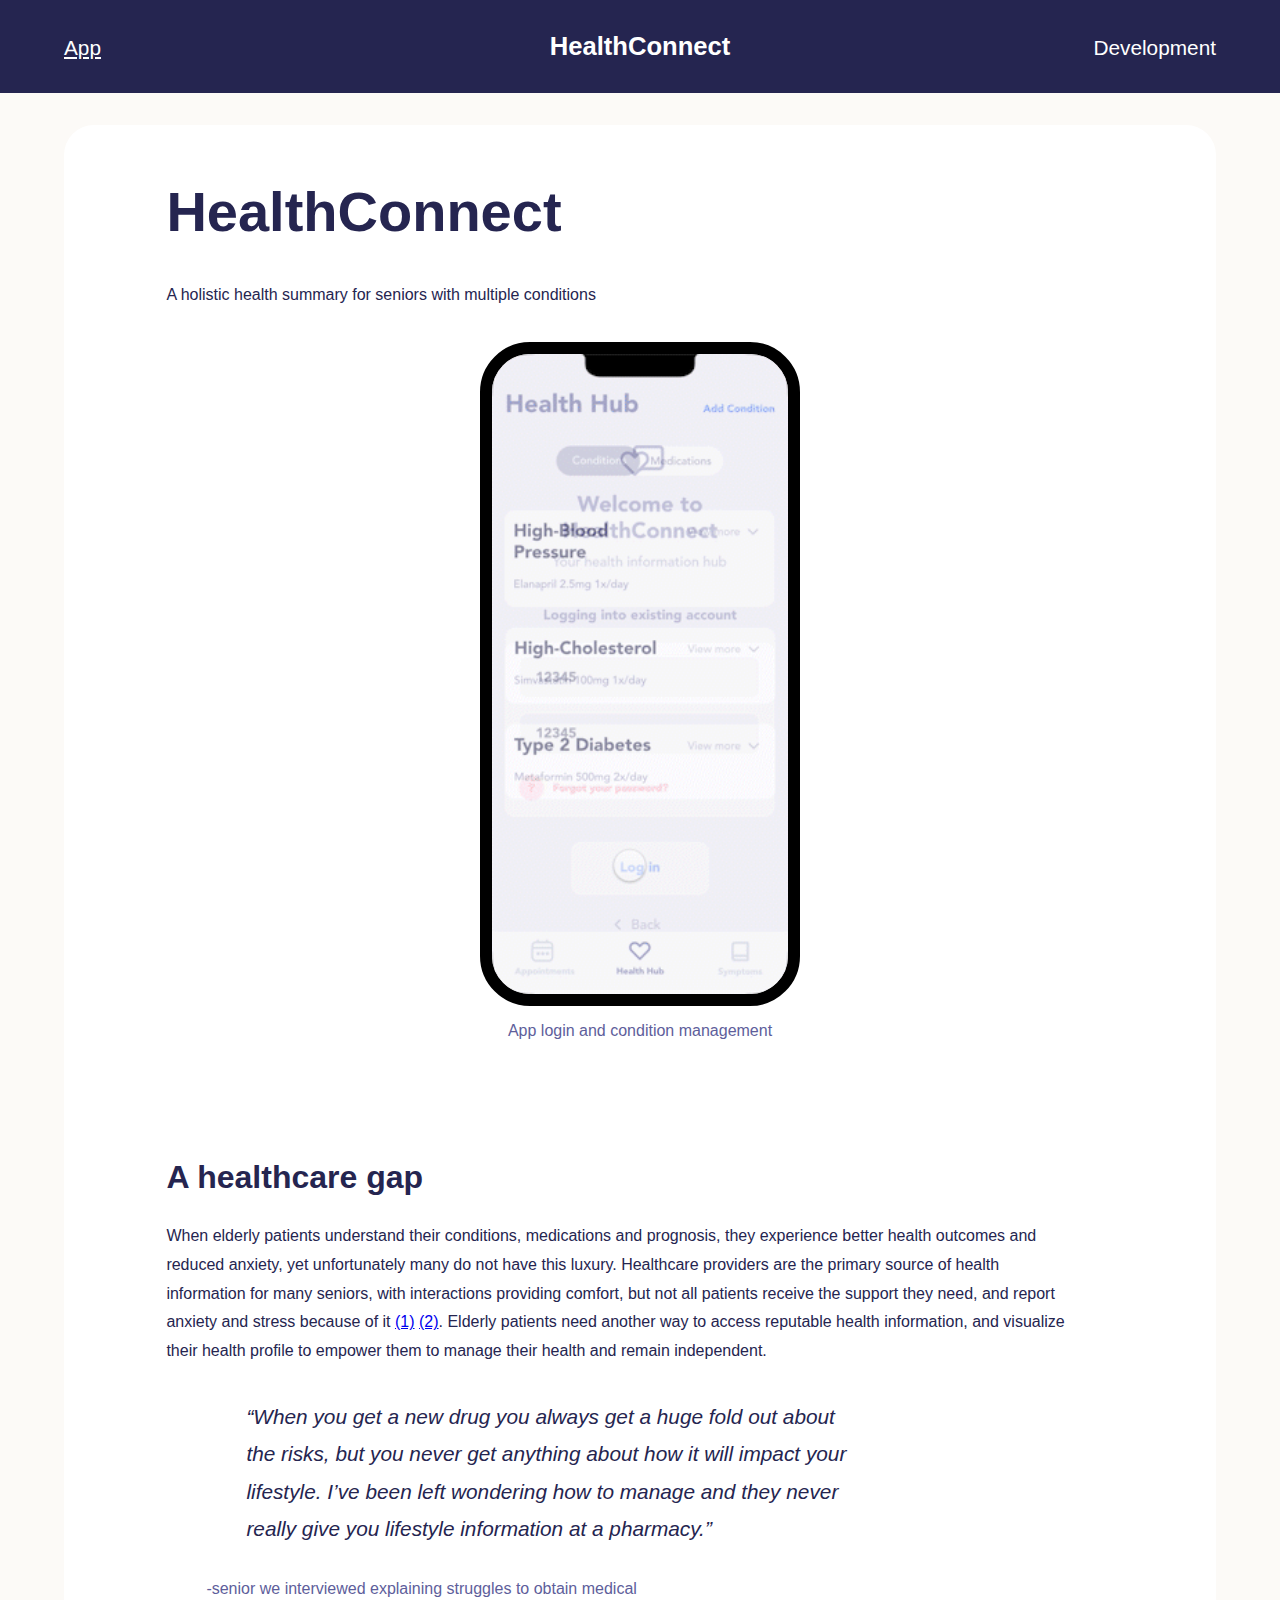
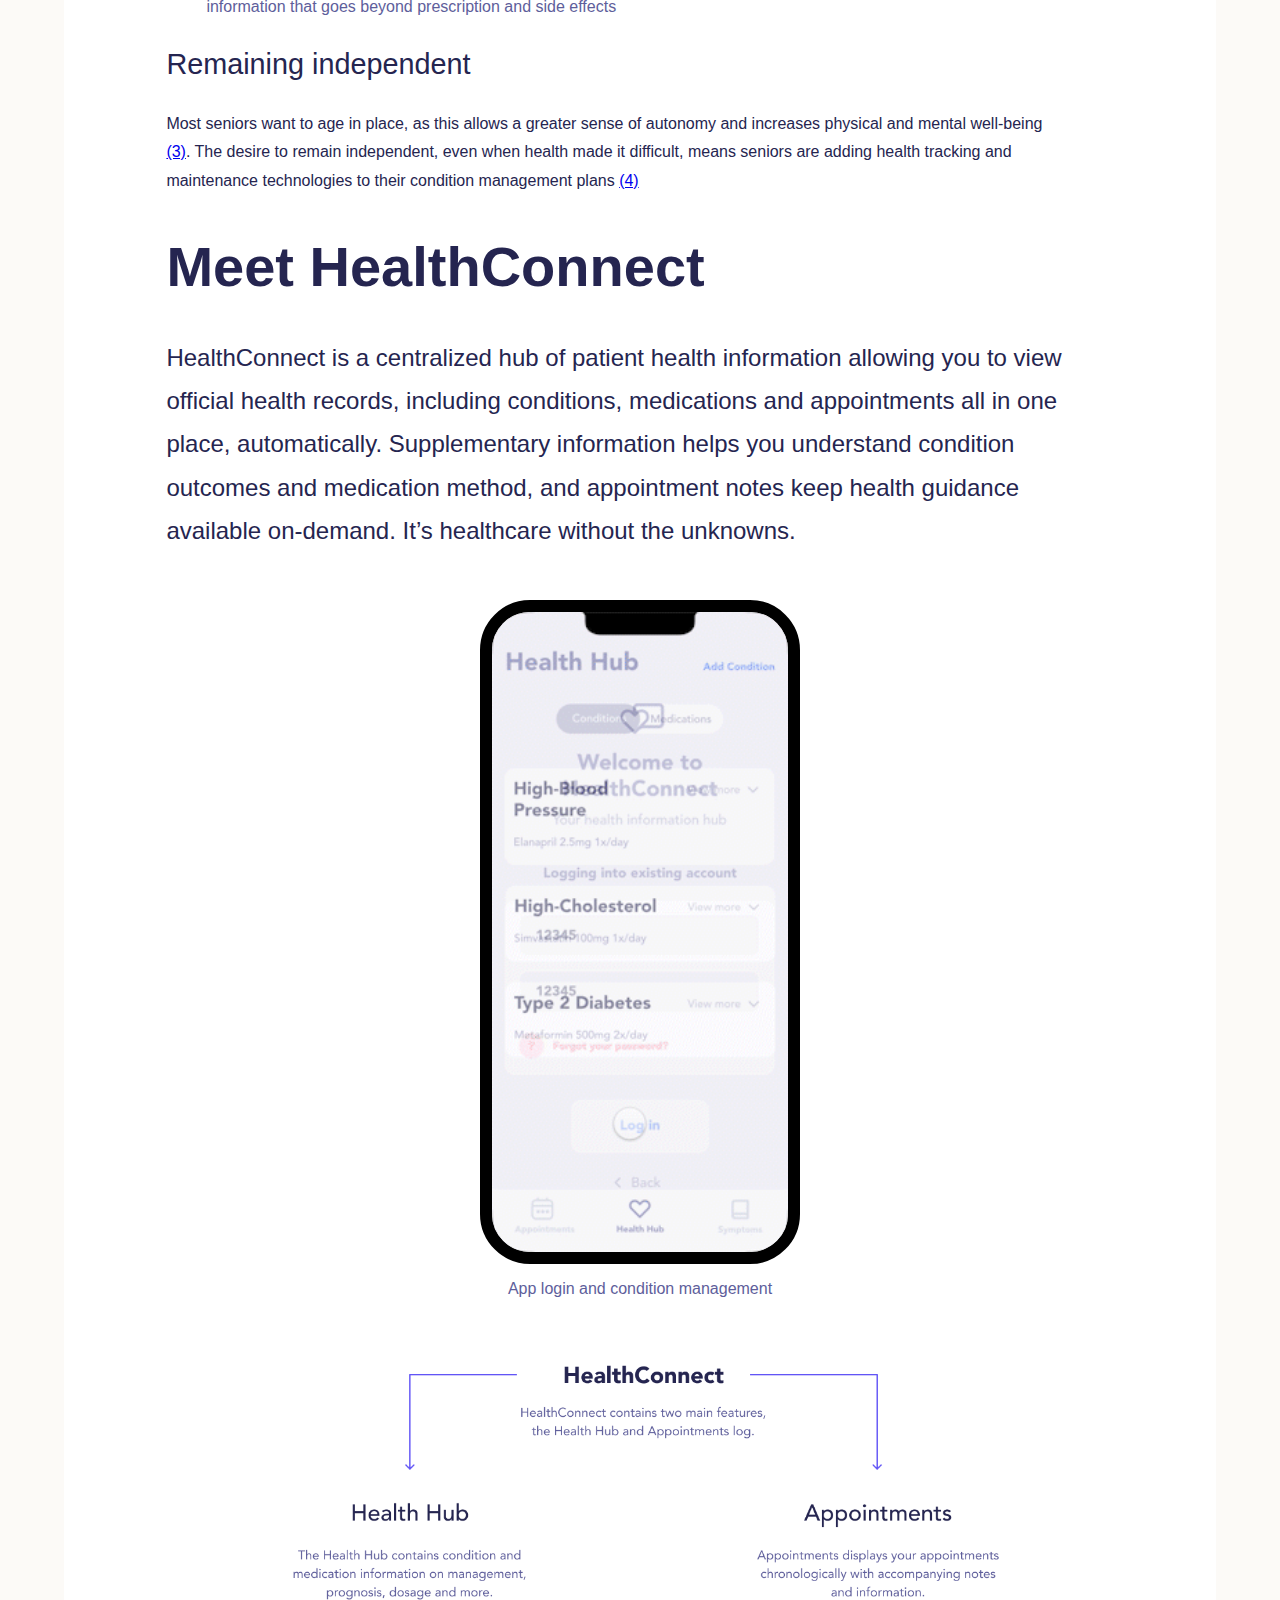
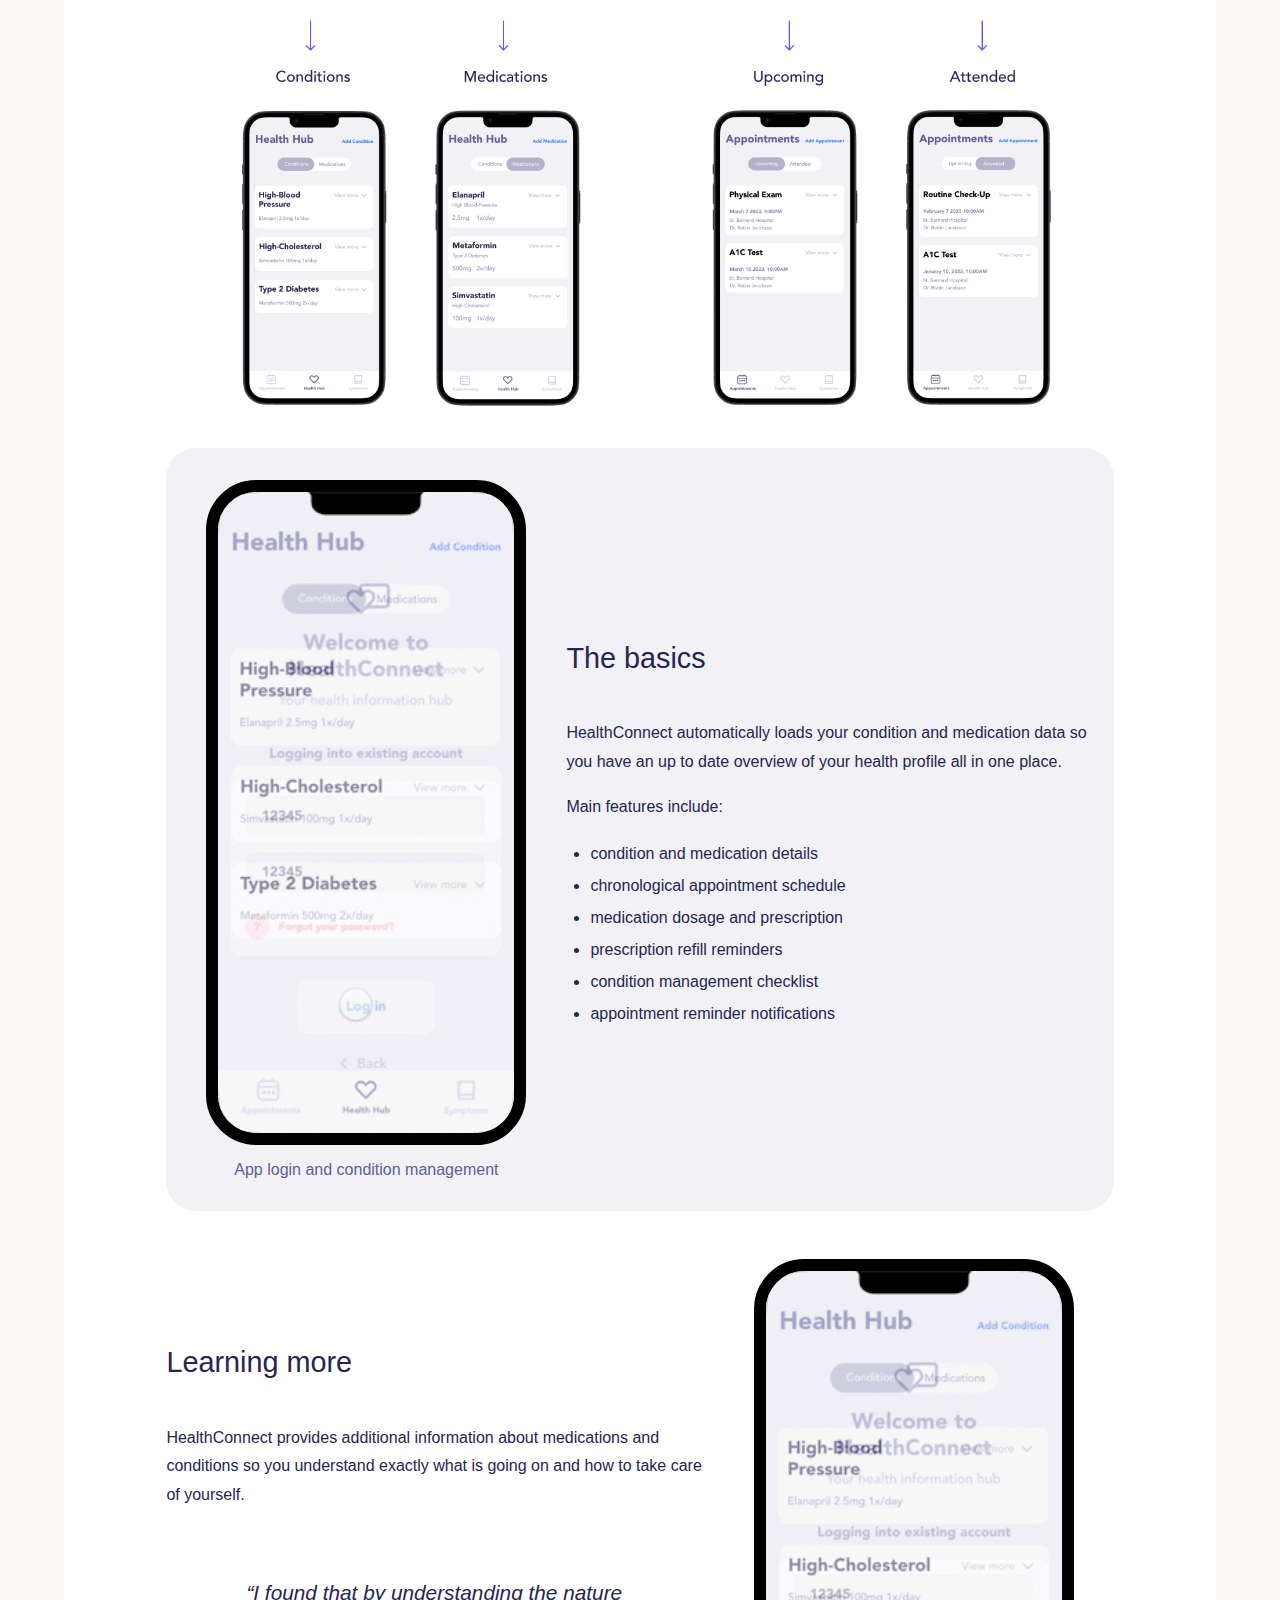
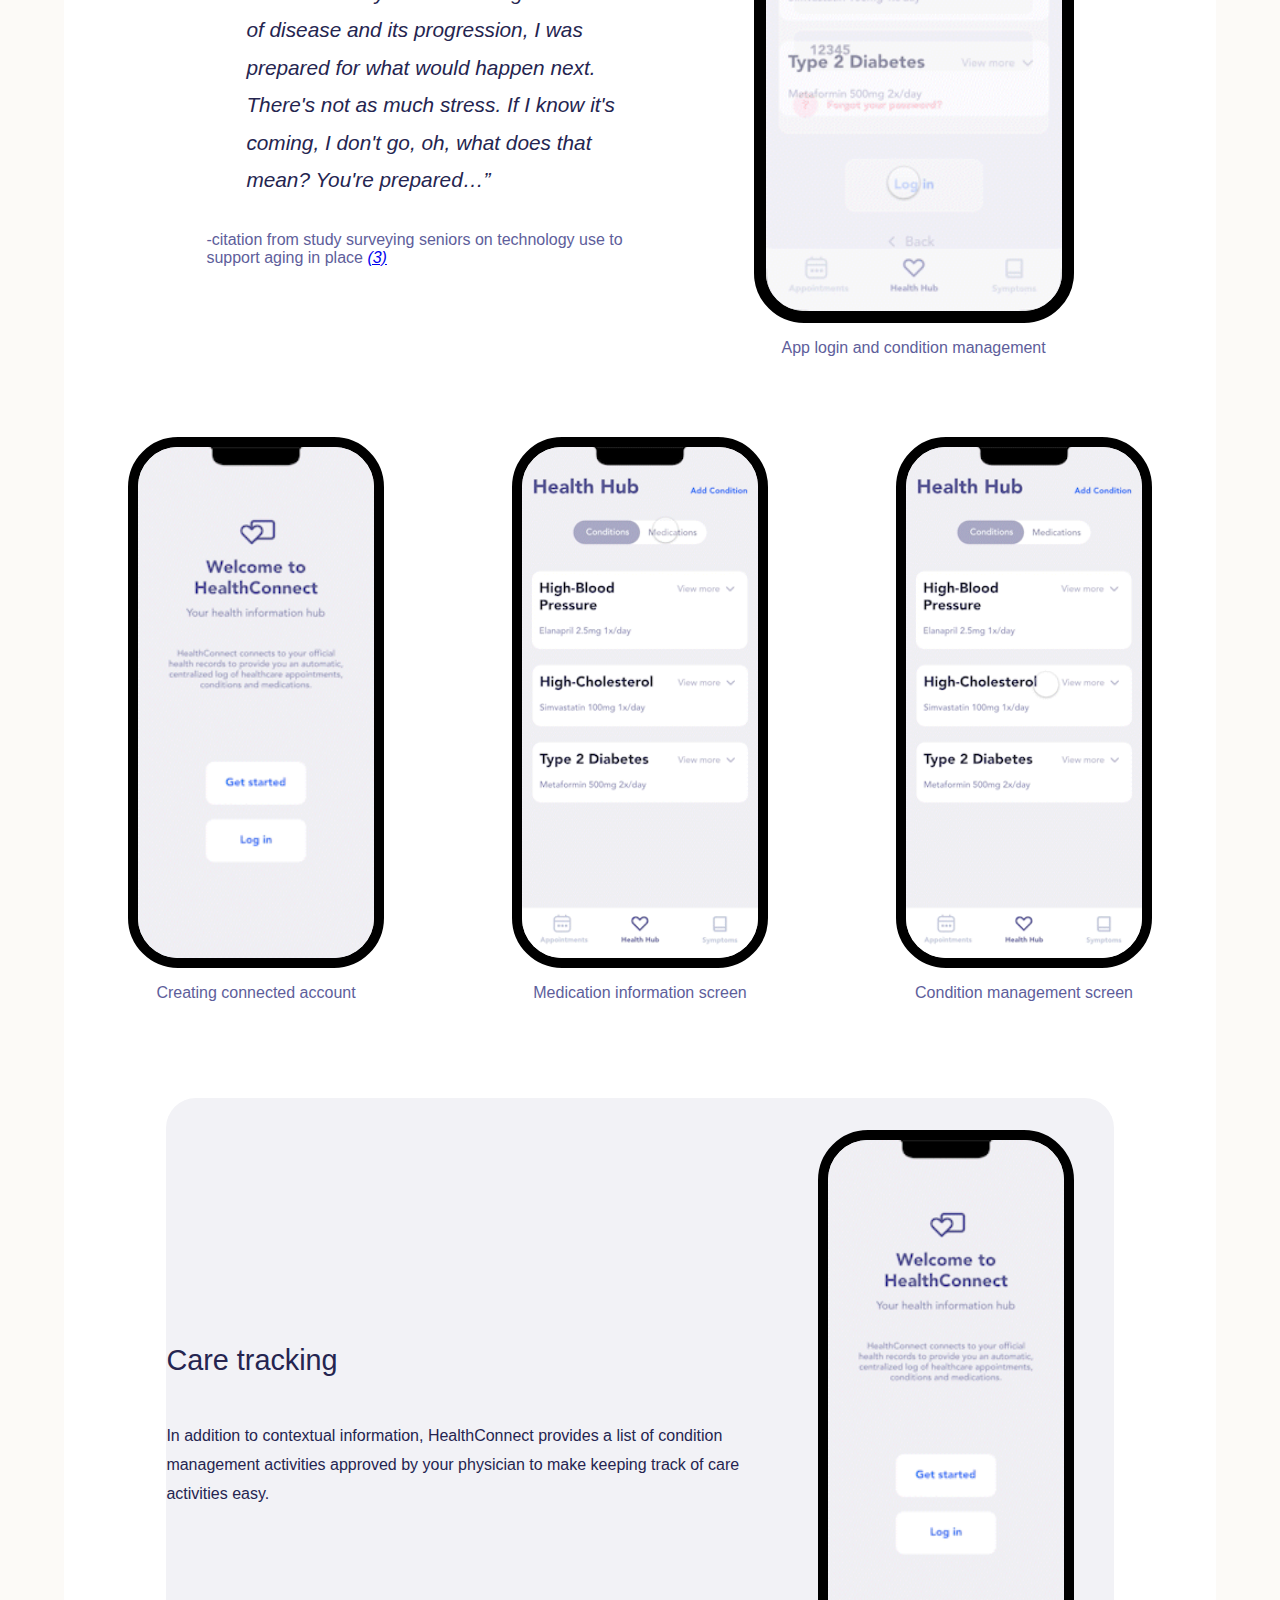
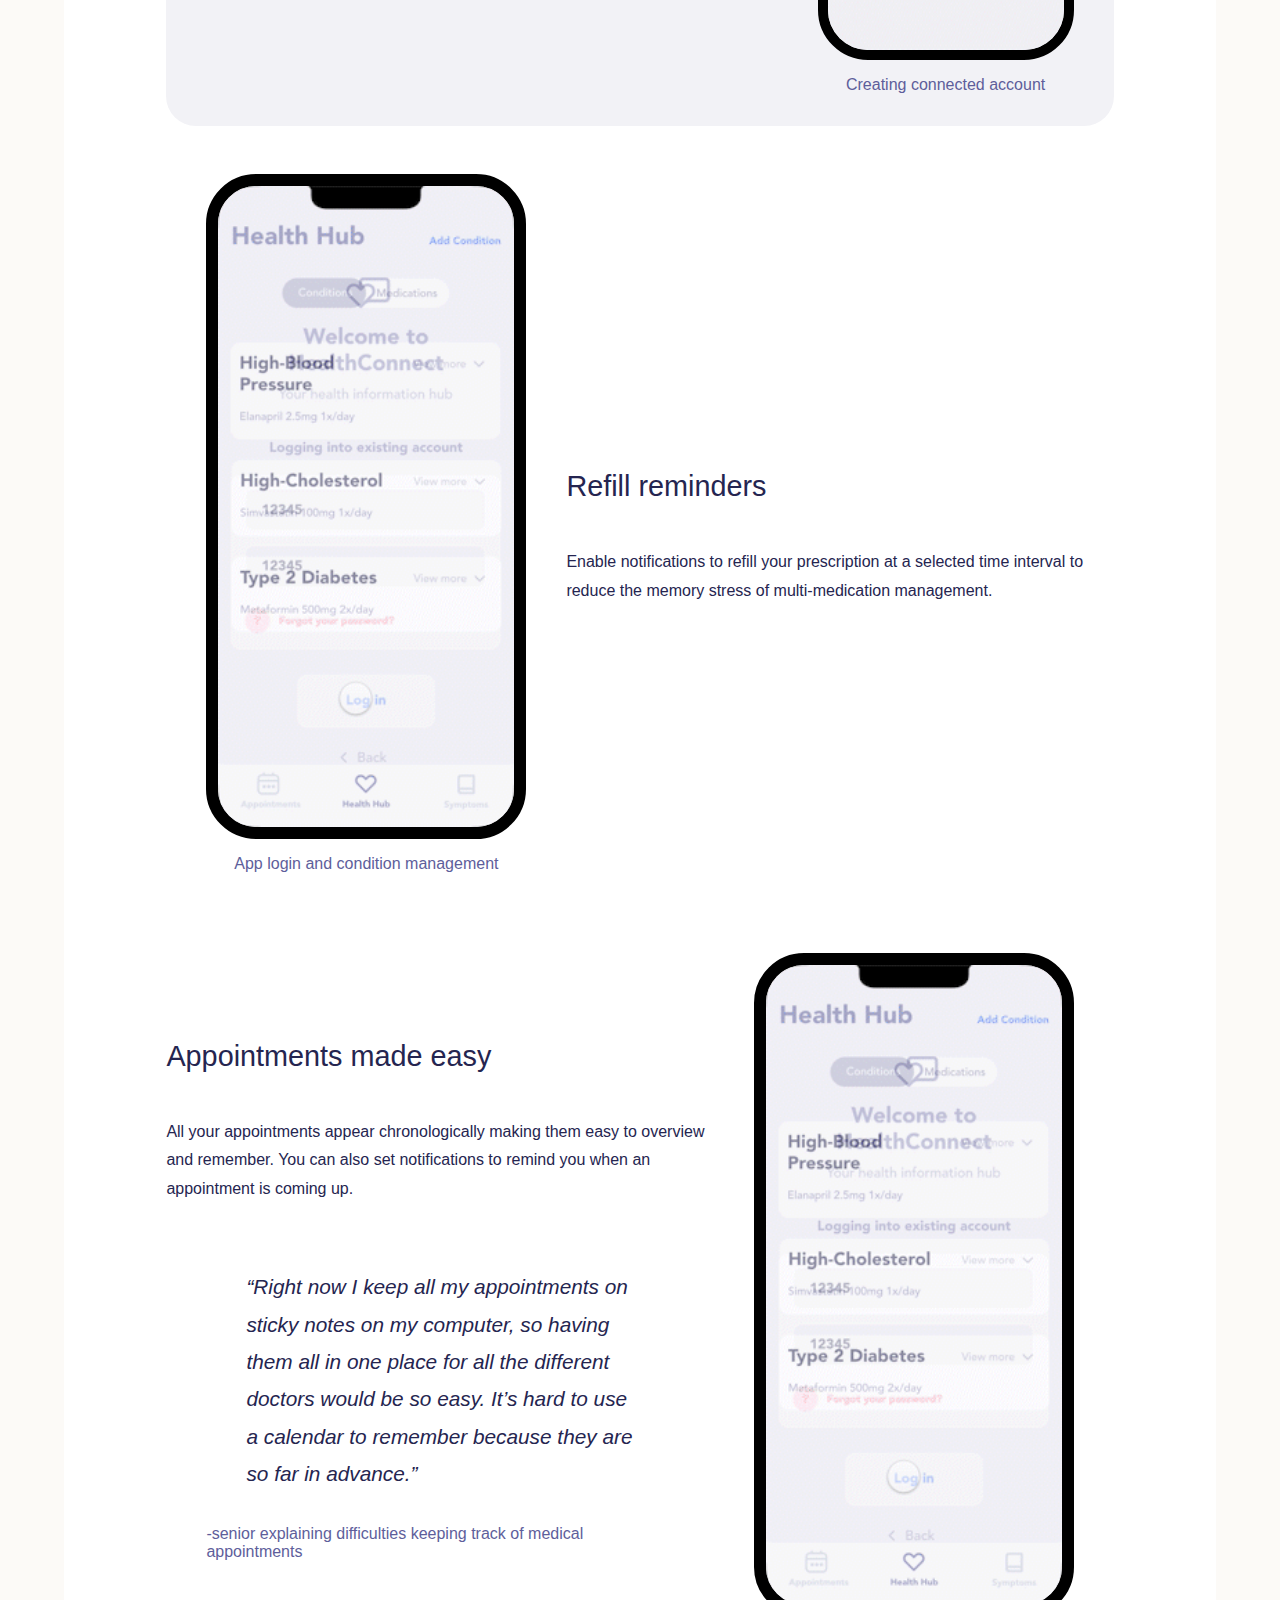
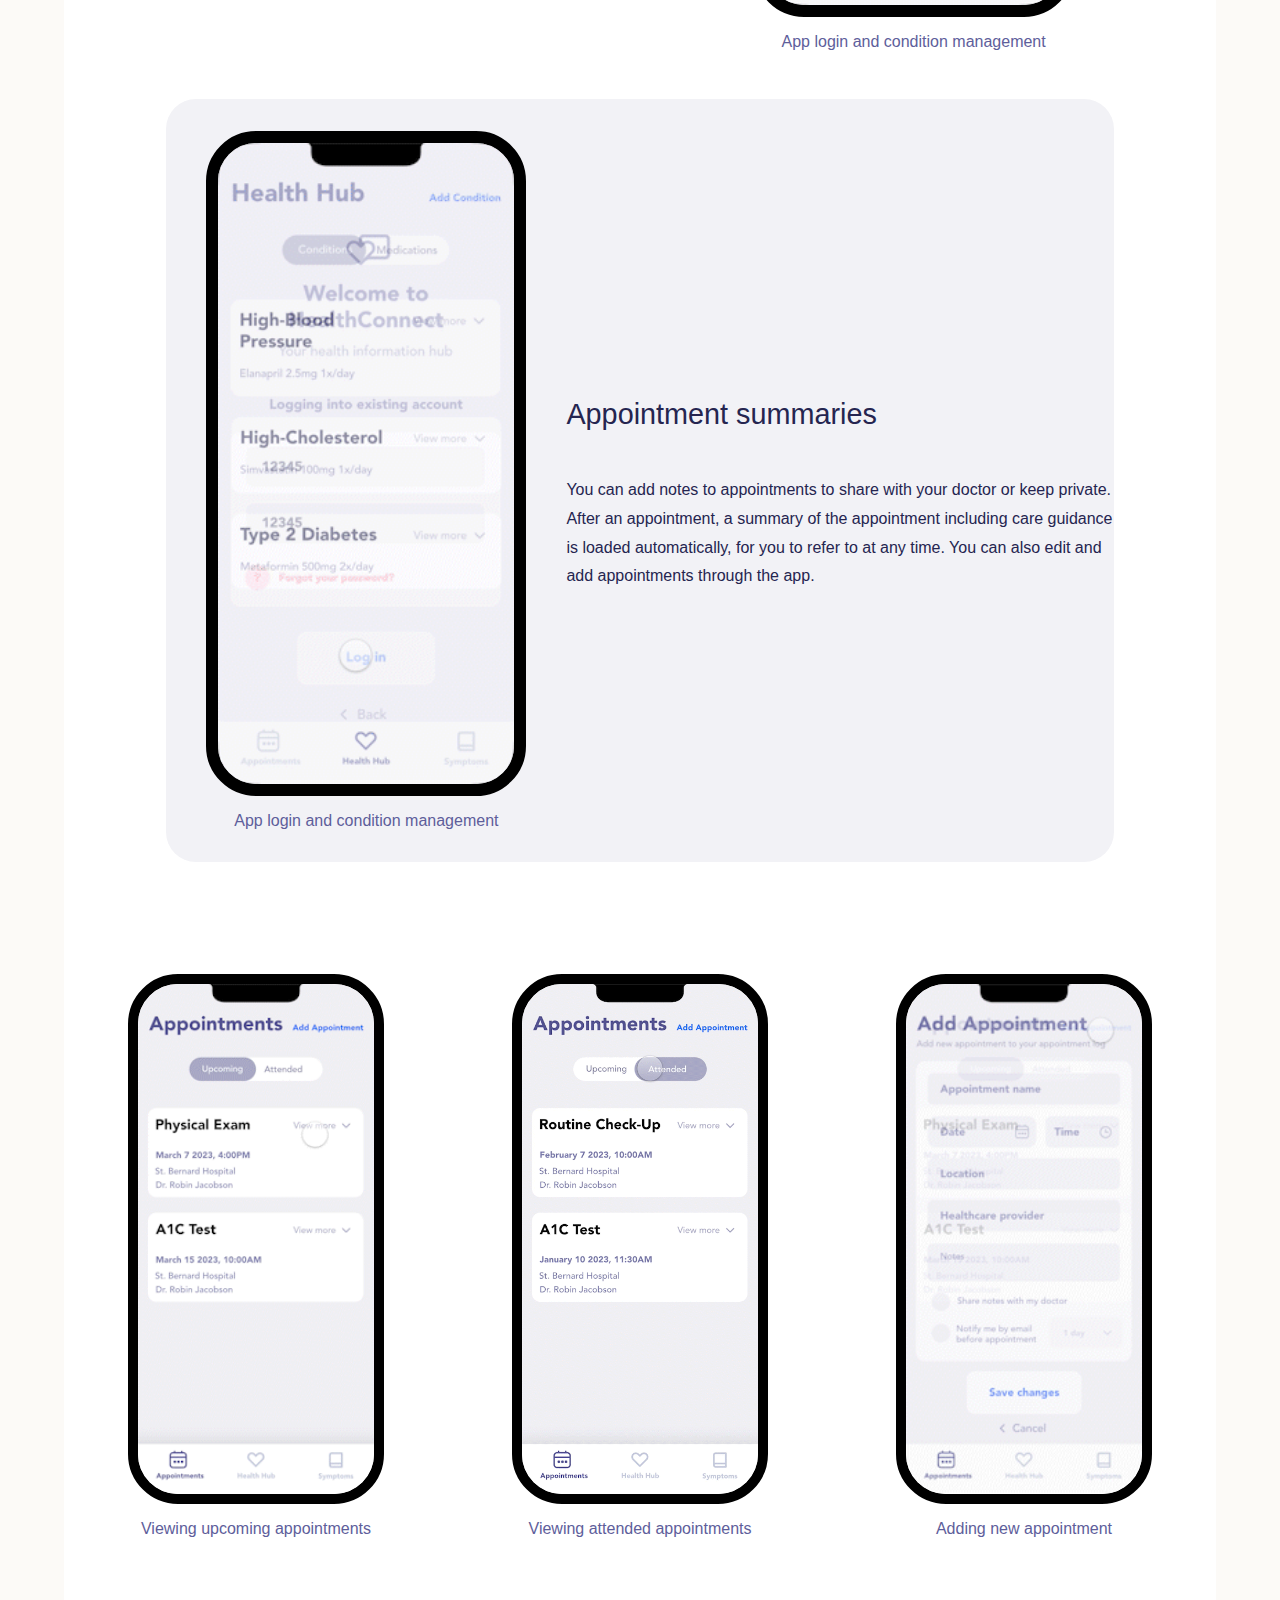
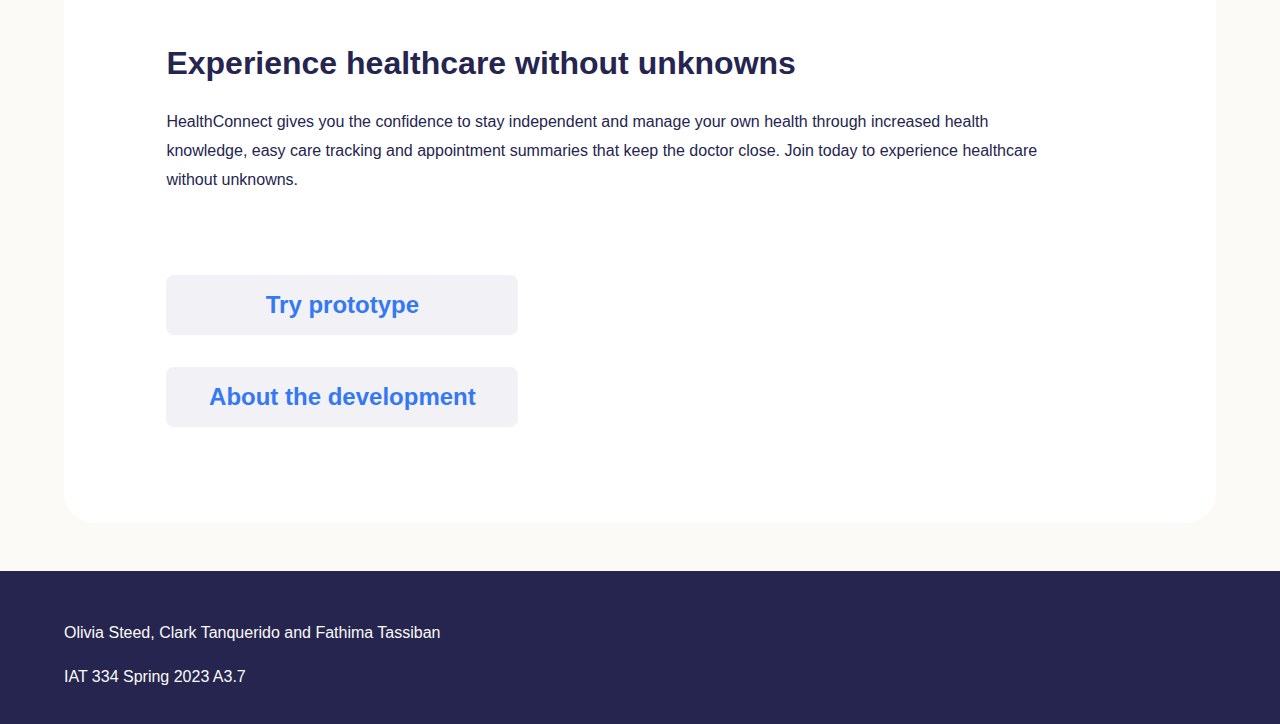
==== commit 4ed4502f: "development page almost done" ====
--- a/index.html
+++ b/index.html
@@ -27,9 +27,17 @@
 
     <section class="wrapper"> <!-- all page content wrapper-->
 
-        <section class="section-wrapper bottom-margin"> <!-- Landing Page-->
+        <section class="section-wrapper bottom-margin landing-wrapper"> <!-- Landing Page-->
             <h1>HealthConnect</h1>
             <p>A holistic health summary for seniors with multiple conditions</p>
+
+            <div class="image-wrapper">
+                <figure class="gif-caption-box">
+                    <img class="gif-border" src="img/entry.gif" alt="">
+                    <figcaption class="image-caption">App login and condition management
+                    </figcaption>
+                </figure>
+            </div>
 
         </section>
 
@@ -254,7 +262,7 @@
                             </figcaption>
                         </figure>
                     </div>
-                    
+
                     <div class="feature-item">
                         <h3>Appointment summaries</h3>
                         <p>You can add notes to appointments to share with your doctor or keep private. After an appointment, a
--- a/css/main.css
+++ b/css/main.css
@@ -19,34 +19,22 @@
 body h3 {
   font-family: avenir, helvetica, sans-serif;
   font-weight: 500;
-  font-size: 2rem;
+  font-size: 1.8rem;
 }
 body h4 {
   font-family: avenir, helvetica, sans-serif;
-  font-weight: 500;
-  font-size: 1.5rem;
+  font-weight: 700;
+  font-size: 1.5rem;
+  color: #5E5E9B;
 }
 body h5 {
   font-family: avenir, helvetica, sans-serif;
   font-weight: 500;
   font-size: 1.2rem;
 }
-body p {
-  font-family: avenir, helvetica, sans-serif;
-  color: #5E5E9B;
-  font-size: 1rem;
-  padding: 0;
-  margin: 0;
-  line-height: 180%;
-  margin-top: 1rem;
-}
-body p a:hover, body p a:active, body p a:focus, body p a:visited {
-  font-family: avenir, helvetica, sans-serif;
-  color: #3478F6;
-}
 body ul {
   font-family: avenir, helvetica, sans-serif;
-  color: #5E5E9B;
+  color: #252550;
   font-size: 1rem;
   padding-left: 1.5rem;
   margin-top: 1rem;
@@ -60,6 +48,7 @@
   font-family: avenir, helvetica, sans-serif;
   color: #5E5E9B;
   font-size: 1rem;
+  max-width: 500px;
 }
 body figcaption a:hover, body figcaption a:active, body figcaption a:focus, body figcaption a:visited {
   font-family: avenir, helvetica, sans-serif;
@@ -67,8 +56,10 @@
 }
 body .quote {
   font-weight: 500;
-  font-size: 1.7rem;
-  color: #252550;
+  font-size: 1.3rem;
+  color: #252550;
+  font-style: italic;
+  max-width: 600px;
 }
 body .persona-quote {
   font-weight: 500;
@@ -98,9 +89,37 @@
 body .button:focus, body .button:hover, body .button:active {
   background-color: #FCFAF7;
 }
-body figure {
-  margin-top: 4rem;
-  margin-bottom: 4rem;
+@media screen and (max-width: 1200px) {
+  p {
+    font-family: avenir, helvetica, sans-serif;
+    color: #252550;
+    font-size: 1rem;
+    max-width: 600px;
+    padding: 0;
+    margin: 0;
+    line-height: 180%;
+    margin-top: 1rem;
+  }
+  p a:hover, p a:active, p a:focus, p a:visited {
+    font-family: avenir, helvetica, sans-serif;
+    color: #3478F6;
+  }
+}
+@media screen and (min-width: 1200px) {
+  p {
+    font-family: avenir, helvetica, sans-serif;
+    color: #252550;
+    font-size: 1rem;
+    max-width: 900px;
+    padding: 0;
+    margin: 0;
+    line-height: 180%;
+    margin-top: 1rem;
+  }
+  p a:hover, p a:active, p a:focus, p a:visited {
+    font-family: avenir, helvetica, sans-serif;
+    color: #3478F6;
+  }
 }
 header {
   color: #FCFAF7;
@@ -163,6 +182,10 @@
   margin-bottom: 1rem;
 }
 
+.bottom-margin-small {
+  margin-bottom: 2rem;
+}
+
 .bottom-margin {
   margin-bottom: 5rem;
 }
@@ -230,4 +253,8 @@
 .light-tan-bg {
   background-color: #F5F4F0;
   border-radius: 30px;
+}
+
+.landing-wrapper {
+  height: 100vh;
 }--- a/css/flexbox.css
+++ b/css/flexbox.css
@@ -56,7 +56,102 @@
 }
 
 /* persona info */
-.persona-img {
+.persona-caption {
+  -webkit-box-flex: 1;
+      -ms-flex: 1 1 auto;
+          flex: 1 1 auto;
+  width: 5rem;
+}
+
+.persona-content {
+  display: -webkit-box;
+  display: -ms-flexbox;
+  display: flex;
+  -webkit-box-flex: 1;
+      -ms-flex: 1 1 auto;
+          flex: 1 1 auto;
+  -webkit-box-orient: vertical;
+  -webkit-box-direction: normal;
+      -ms-flex-direction: column;
+          flex-direction: column;
+  -webkit-box-align: center;
+      -ms-flex-align: center;
+          align-items: center;
+}
+
+@media screen and (min-width: 800px) {
+  .persona-container {
+    display: -webkit-box;
+    display: -ms-flexbox;
+    display: flex;
+    -webkit-box-orient: horizontal;
+    -webkit-box-direction: normal;
+        -ms-flex-direction: row;
+            flex-direction: row;
+  }
+  .persona-img {
+    display: -webkit-box;
+    display: -ms-flexbox;
+    display: flex;
+    -webkit-box-orient: vertical;
+    -webkit-box-direction: normal;
+        -ms-flex-direction: column;
+            flex-direction: column;
+    -webkit-box-pack: center;
+        -ms-flex-pack: center;
+            justify-content: center;
+    width: 12rem;
+  }
+}
+@media screen and (max-width: 800px) {
+  .persona-container {
+    display: -webkit-box;
+    display: -ms-flexbox;
+    display: flex;
+    -webkit-box-orient: vertical;
+    -webkit-box-direction: normal;
+        -ms-flex-direction: column;
+            flex-direction: column;
+  }
+  .persona-img {
+    display: -webkit-box;
+    display: -ms-flexbox;
+    display: flex;
+    -webkit-box-orient: vertical;
+    -webkit-box-direction: normal;
+        -ms-flex-direction: column;
+            flex-direction: column;
+    -webkit-box-pack: center;
+        -ms-flex-pack: center;
+            justify-content: center;
+    width: 18rem;
+  }
+}
+/* feature description/ findings boxes */
+.feature-wrapper {
+  display: -webkit-box;
+  display: -ms-flexbox;
+  display: flex;
+  -webkit-box-orient: vertical;
+  -webkit-box-direction: normal;
+      -ms-flex-direction: column;
+          flex-direction: column;
+  -webkit-box-align: center;
+      -ms-flex-align: center;
+          align-items: center;
+}
+
+.feature-container {
+  display: -webkit-box;
+  display: -ms-flexbox;
+  display: flex;
+  -webkit-box-orient: horizontal;
+  -webkit-box-direction: normal;
+      -ms-flex-direction: row;
+          flex-direction: row;
+}
+
+.feature-item {
   display: -webkit-box;
   display: -ms-flexbox;
   display: flex;
@@ -67,17 +162,79 @@
   -webkit-box-pack: center;
       -ms-flex-pack: center;
           justify-content: center;
-  width: 10rem;
-}
-
-.persona-caption {
+}
+
+.feature-item-text {
+  display: -webkit-box;
+  display: -ms-flexbox;
+  display: flex;
+  -webkit-box-orient: vertical;
+  -webkit-box-direction: normal;
+      -ms-flex-direction: column;
+          flex-direction: column;
+  padding: 1rem;
+  padding-right: 2rem;
+  -webkit-box-pack: center;
+      -ms-flex-pack: center;
+          justify-content: center;
+}
+
+@media screen and (max-width: 900px) {
+  .content-inner-box {
+    display: -webkit-box;
+    display: -ms-flexbox;
+    display: flex;
+    -webkit-box-orient: vertical;
+    -webkit-box-direction: normal;
+        -ms-flex-direction: column;
+            flex-direction: column;
+    margin-left: 1rem;
+    margin-right: 1rem;
+  }
+}
+@media screen and (min-width: 900px) {
+  .content-inner-box {
+    display: -webkit-box;
+    display: -ms-flexbox;
+    display: flex;
+    -webkit-box-orient: horizontal;
+    -webkit-box-direction: normal;
+        -ms-flex-direction: row;
+            flex-direction: row;
+    margin-left: 1rem;
+    margin-right: 1rem;
+  }
+}
+.content-box-item {
+  display: -webkit-box;
+  display: -ms-flexbox;
+  display: flex;
   -webkit-box-flex: 1;
       -ms-flex: 1 1 auto;
           flex: 1 1 auto;
-  width: 5rem;
-}
-
-.persona-container {
+  -webkit-box-orient: vertical;
+  -webkit-box-direction: normal;
+      -ms-flex-direction: column;
+          flex-direction: column;
+  padding-top: 1rem;
+  padding-bottom: 1rem;
+  padding-left: 2rem;
+  padding-right: 2rem;
+  margin: 1rem;
+}
+
+/* scenario images/boxes */
+.scenario-wrapper {
+  display: -webkit-box;
+  display: -ms-flexbox;
+  display: flex;
+  -webkit-box-orient: vertical;
+  -webkit-box-direction: normal;
+      -ms-flex-direction: column;
+          flex-direction: column;
+}
+
+.scenario-content {
   display: -webkit-box;
   display: -ms-flexbox;
   display: flex;
@@ -85,15 +242,48 @@
   -webkit-box-direction: normal;
       -ms-flex-direction: row;
           flex-direction: row;
-}
-
-.persona-content {
+  -ms-flex-wrap: wrap;
+      flex-wrap: wrap;
+}
+
+.scenario-item {
   display: -webkit-box;
   display: -ms-flexbox;
   display: flex;
   -webkit-box-flex: 1;
       -ms-flex: 1 1 auto;
           flex: 1 1 auto;
+  -webkit-box-orient: vertical;
+  -webkit-box-direction: normal;
+      -ms-flex-direction: column;
+          flex-direction: column;
+  -webkit-box-pack: start;
+      -ms-flex-pack: start;
+          justify-content: flex-start;
+  margin: 0.25rem;
+}
+
+.scenario-figure {
+  width: 12rem;
+  margin: 0px;
+  padding: 0px;
+}
+
+.scenario-img {
+  width: 12rem;
+  margin: 0px;
+  padding: 0px;
+}
+
+.scenario-text {
+  font-size: 0.8rem;
+}
+
+/* images */
+.image-wrapper {
+  display: -webkit-box;
+  display: -ms-flexbox;
+  display: flex;
   -webkit-box-orient: vertical;
   -webkit-box-direction: normal;
       -ms-flex-direction: column;
@@ -101,117 +291,6 @@
   -webkit-box-align: center;
       -ms-flex-align: center;
           align-items: center;
-}
-
-.feature-wrapper {
-  display: -webkit-box;
-  display: -ms-flexbox;
-  display: flex;
-  -webkit-box-orient: vertical;
-  -webkit-box-direction: normal;
-      -ms-flex-direction: column;
-          flex-direction: column;
-  -webkit-box-align: center;
-      -ms-flex-align: center;
-          align-items: center;
-  border: red 1px solid;
-}
-
-.feature-container {
-  display: -webkit-box;
-  display: -ms-flexbox;
-  display: flex;
-  -webkit-box-orient: horizontal;
-  -webkit-box-direction: normal;
-      -ms-flex-direction: row;
-          flex-direction: row;
-  border: green 1px solid;
-}
-
-.feature-item {
-  display: -webkit-box;
-  display: -ms-flexbox;
-  display: flex;
-  -webkit-box-orient: vertical;
-  -webkit-box-direction: normal;
-      -ms-flex-direction: column;
-          flex-direction: column;
-  border: orange 1px solid;
-  -webkit-box-pack: center;
-      -ms-flex-pack: center;
-          justify-content: center;
-}
-
-@media screen and (max-width: 800px) {
-  .content-box {
-    display: -webkit-box;
-    display: -ms-flexbox;
-    display: flex;
-    -webkit-box-orient: vertical;
-    -webkit-box-direction: normal;
-        -ms-flex-direction: column;
-            flex-direction: column;
-    -webkit-box-align: center;
-        -ms-flex-align: center;
-            align-items: center;
-    border: pink 1px solid;
-  }
-}
-@media screen and (min-width: 800px) {
-  .content-box {
-    display: -webkit-box;
-    display: -ms-flexbox;
-    display: flex;
-    -webkit-box-orient: horizontal;
-    -webkit-box-direction: normal;
-        -ms-flex-direction: row;
-            flex-direction: row;
-    -webkit-box-align: stretch;
-        -ms-flex-align: stretch;
-            align-items: stretch;
-    border: pink 1px solid;
-  }
-}
-.content-box-item {
-  display: -webkit-box;
-  display: -ms-flexbox;
-  display: flex;
-  -webkit-box-flex: 1;
-      -ms-flex: 1 1 auto;
-          flex: 1 1 auto;
-  -webkit-box-orient: vertical;
-  -webkit-box-direction: normal;
-      -ms-flex-direction: column;
-          flex-direction: column;
-  border: cyan 1px solid;
-  min-width: 15rem;
-  min-height: 20rem;
-  padding: 2rem;
-}
-
-.content-inner-box {
-  display: -webkit-box;
-  display: -ms-flexbox;
-  display: flex;
-  -webkit-box-orient: vertical;
-  -webkit-box-direction: normal;
-      -ms-flex-direction: column;
-          flex-direction: column;
-}
-
-/* images */
-.image-wrapper {
-  display: -webkit-box;
-  display: -ms-flexbox;
-  display: flex;
-  -webkit-box-orient: vertical;
-  -webkit-box-direction: normal;
-      -ms-flex-direction: column;
-          flex-direction: column;
-  -webkit-box-align: center;
-      -ms-flex-align: center;
-          align-items: center;
-  padding-bottom: 3rem;
 }
 
 .multiple-image-wrapper {
@@ -234,6 +313,24 @@
   margin-bottom: 1rem;
 }
 
+/* cards with gifs */
+.card-gif-wrapper {
+  display: -webkit-box;
+  display: -ms-flexbox;
+  display: flex;
+  -webkit-box-orient: vertical;
+  -webkit-box-direction: normal;
+      -ms-flex-direction: column;
+          flex-direction: column;
+  -webkit-box-align: center;
+      -ms-flex-align: center;
+          align-items: center;
+}
+
+.card-gif-content {
+  width: 18vw;
+}
+
 @media screen and (max-width: 800px) {
   .image-caption-box {
     display: -webkit-box;
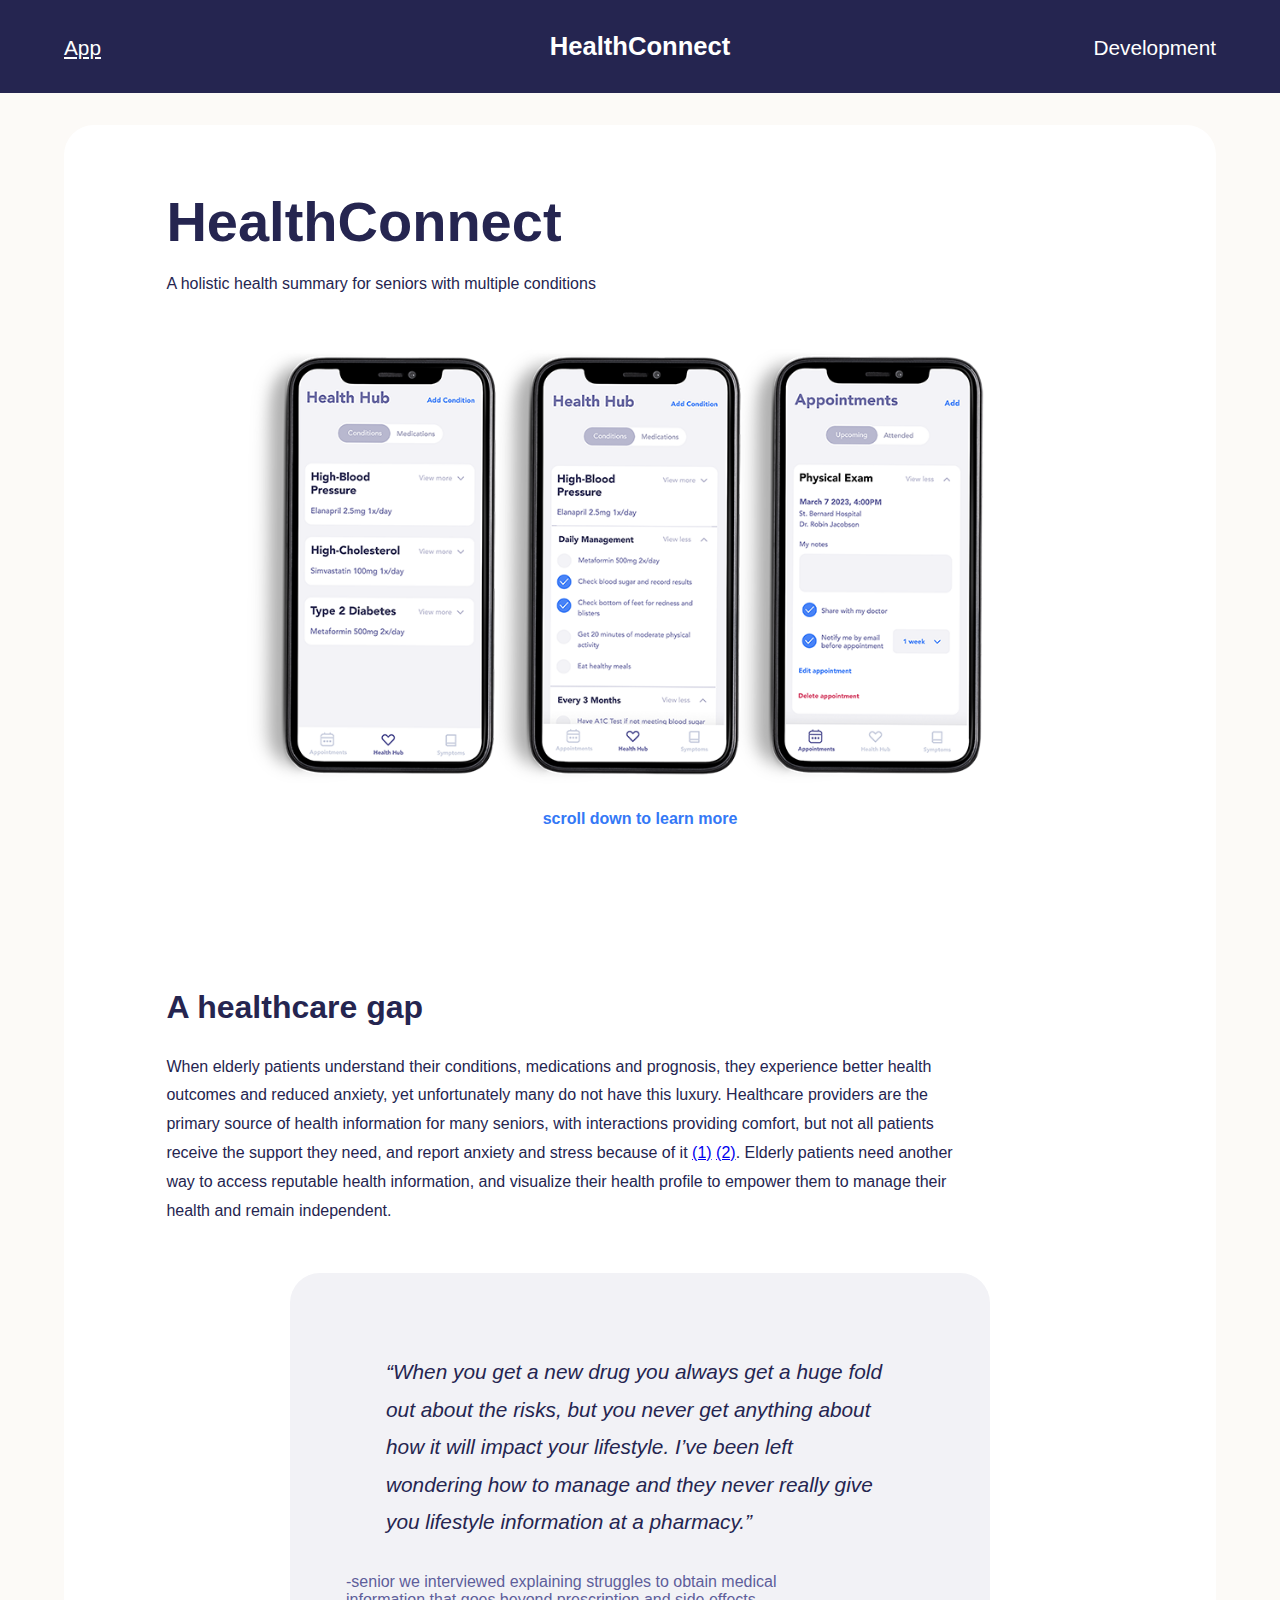
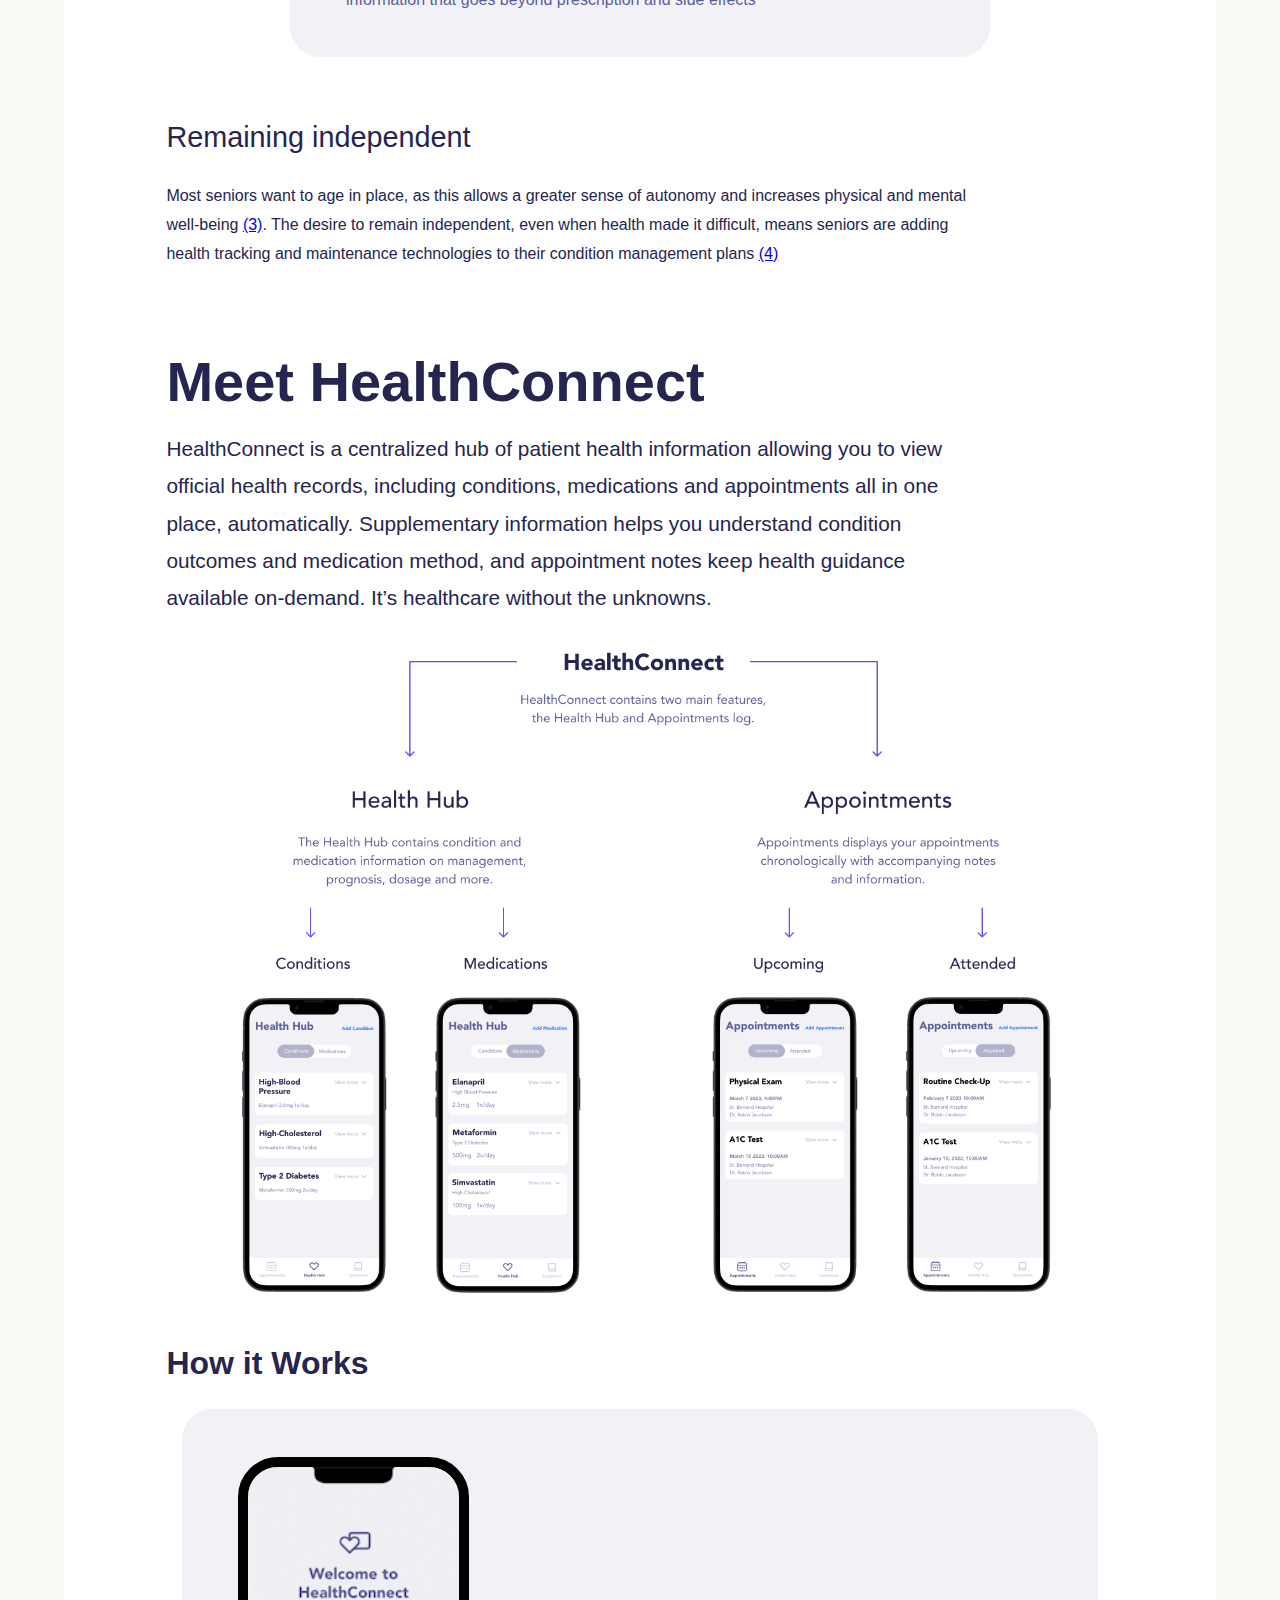
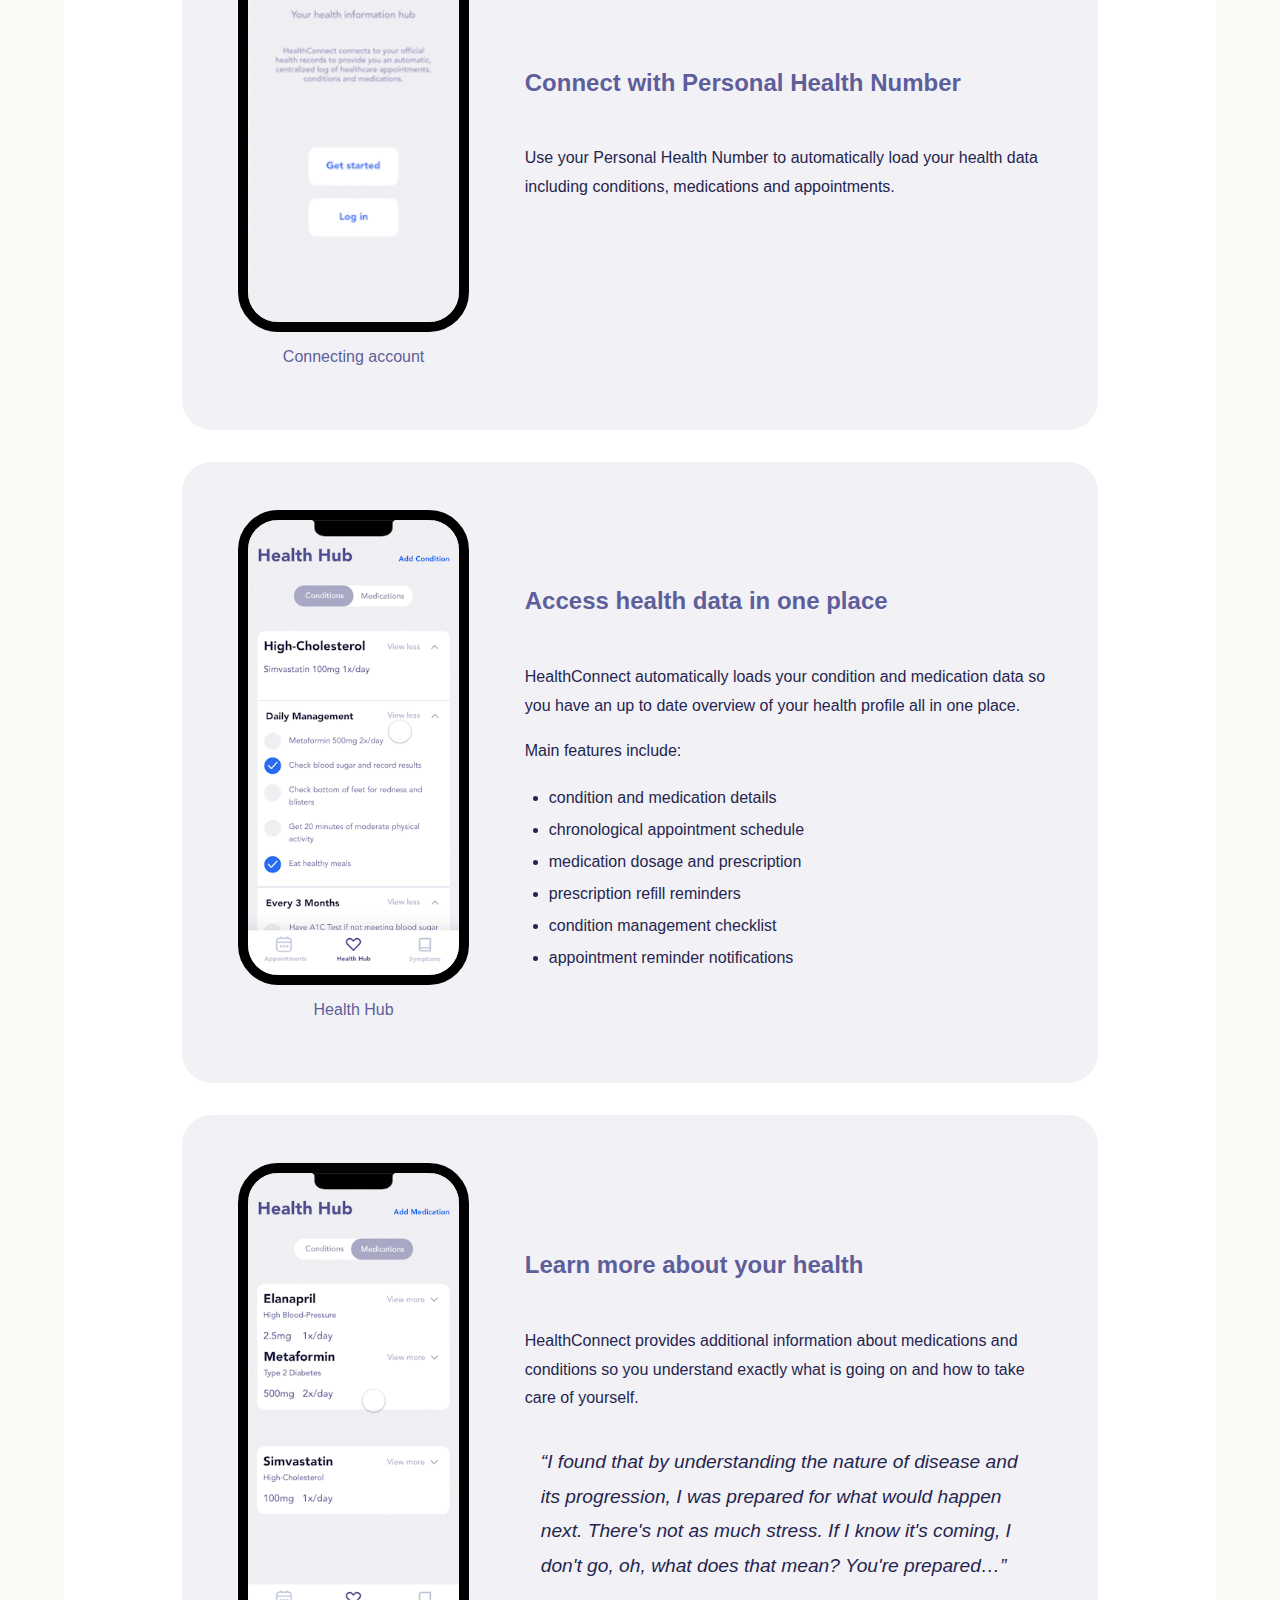
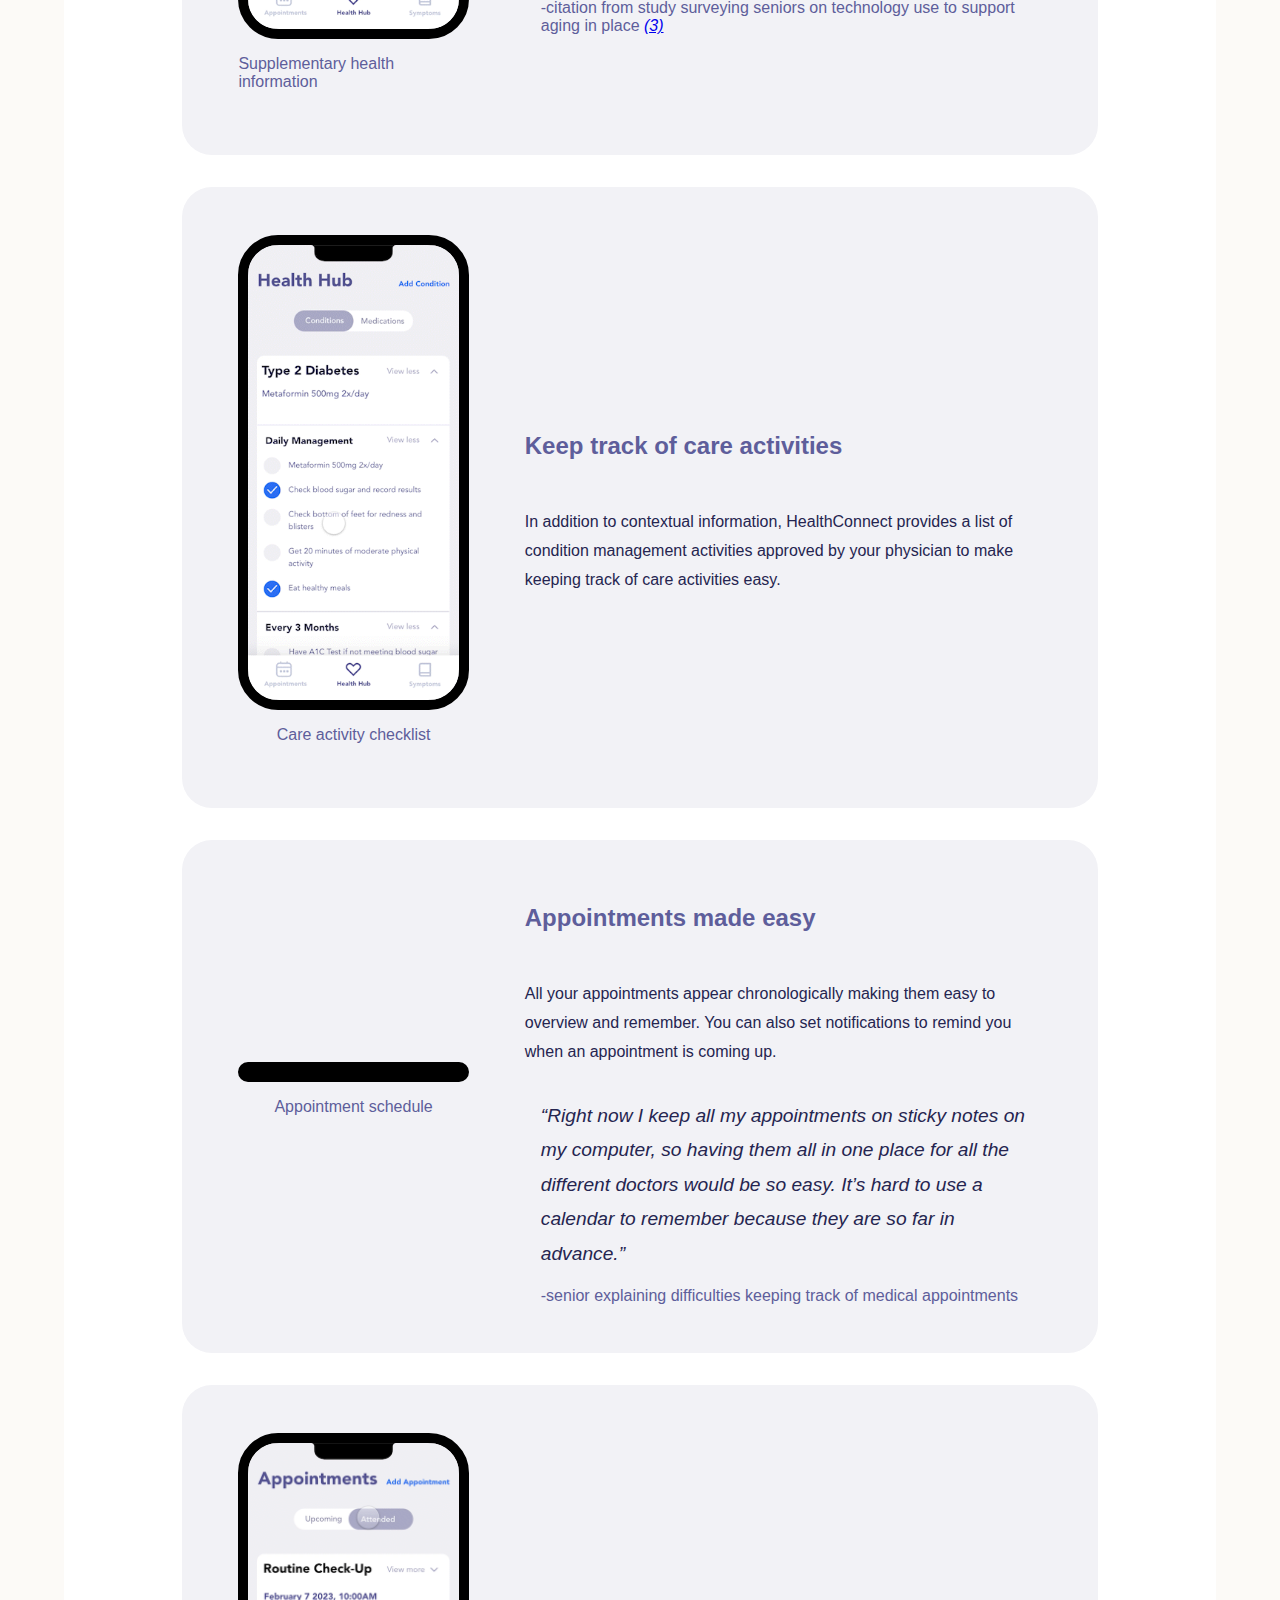
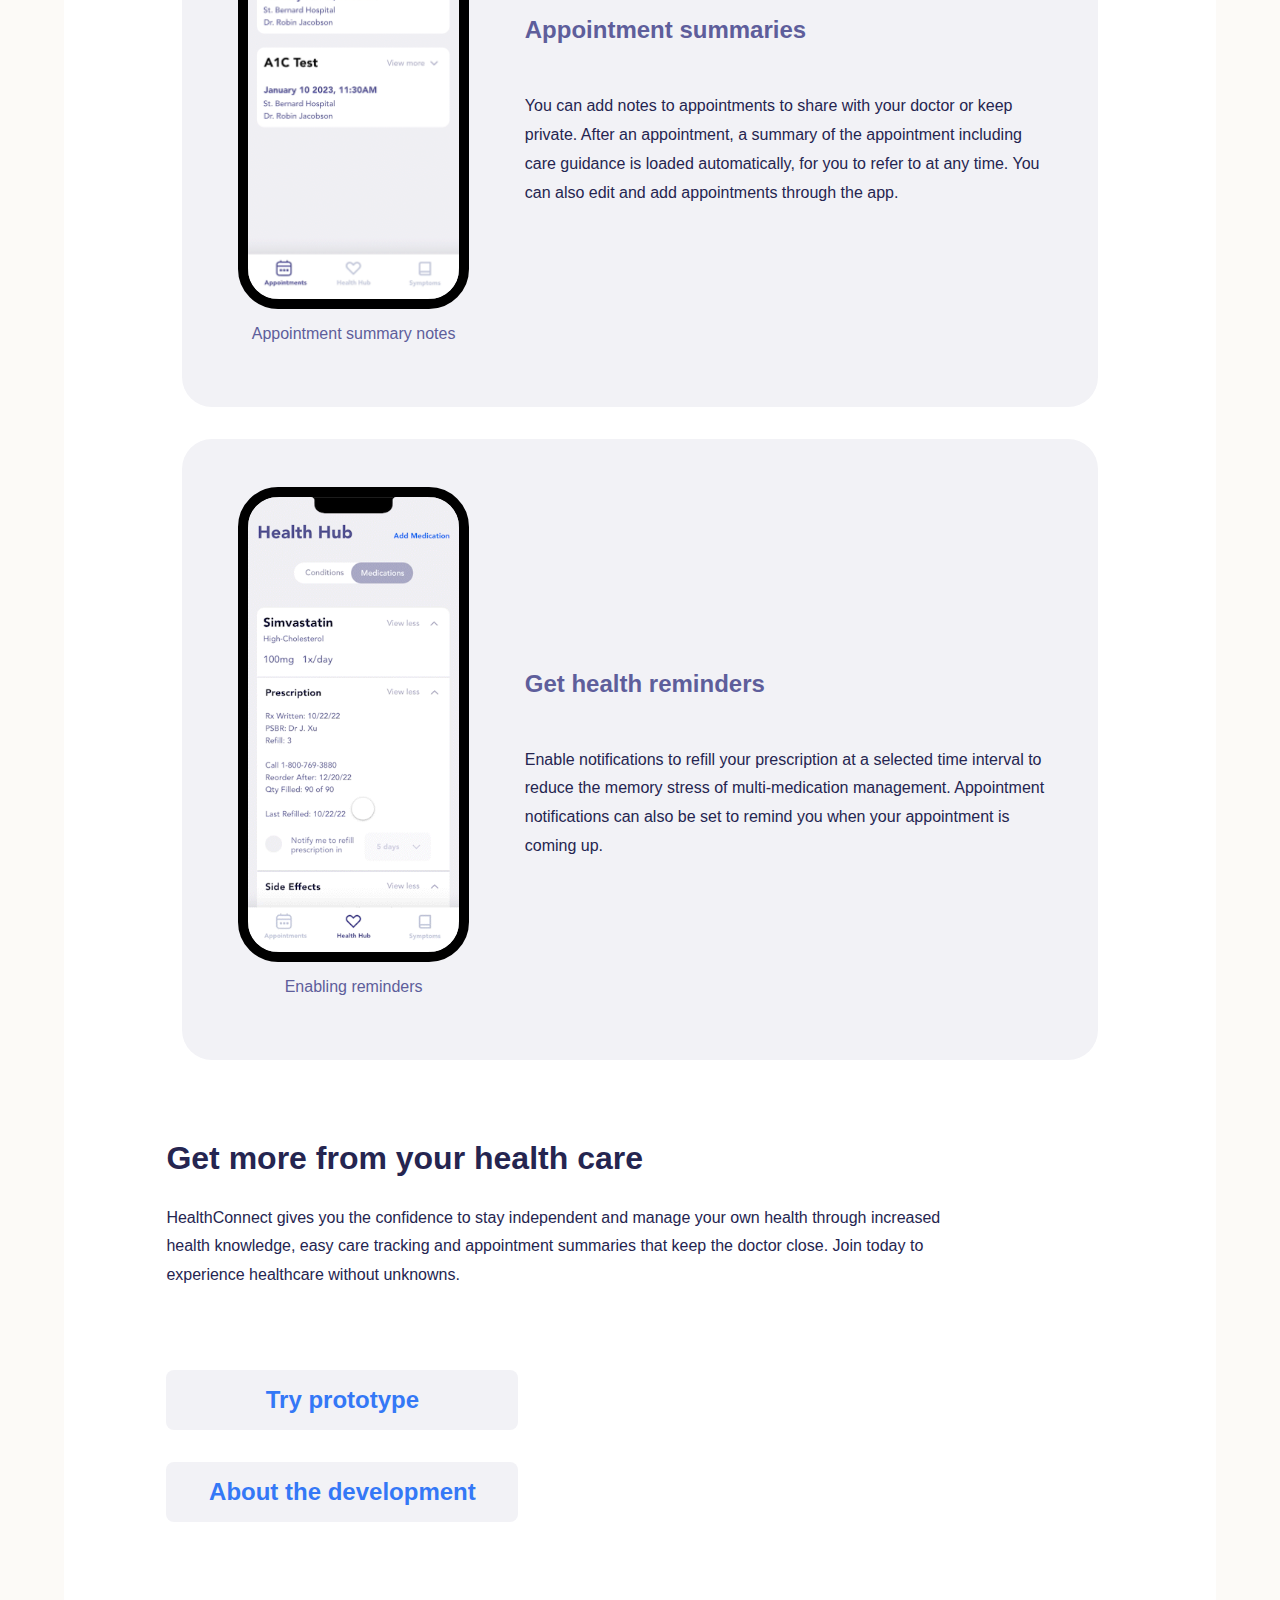
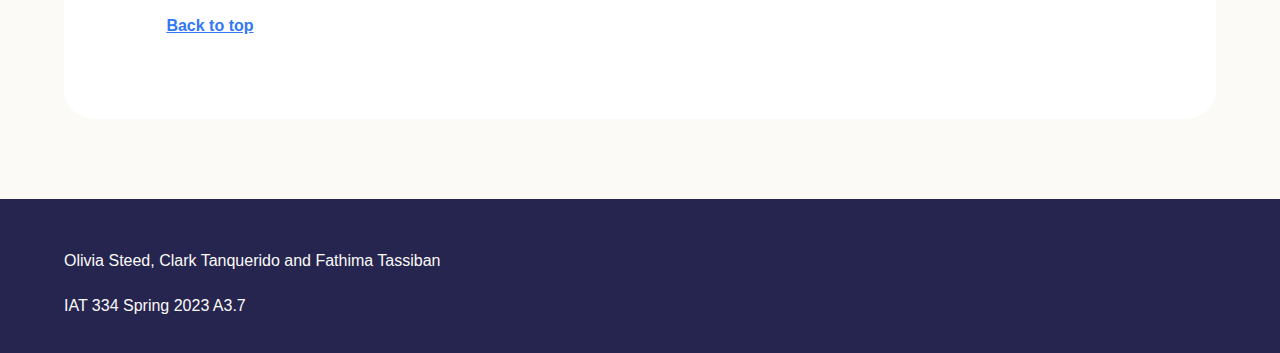
==== commit c3352cb3: "box refining" ====
--- a/index.html
+++ b/index.html
@@ -1,3 +1,6 @@
+<!-- Coded by Olivia Steed in April 2023-->
+
+
 <!DOCTYPE html>
 <html lang="en-ca">
 
@@ -27,56 +30,62 @@
 
     <section class="wrapper"> <!-- all page content wrapper-->
 
-        <section class="section-wrapper bottom-margin landing-wrapper"> <!-- Landing Page-->
+        <!-- Landing Page-->
+        <section class="section-wrapper bottom-margin landing-wrapper">
             <h1>HealthConnect</h1>
             <p>A holistic health summary for seniors with multiple conditions</p>
 
             <div class="image-wrapper">
-                <figure class="gif-caption-box">
-                    <img class="gif-border" src="img/entry.gif" alt="">
-                    <figcaption class="image-caption">App login and condition management
-                    </figcaption>
+                <figure class="image-caption-box">
+                    <img class="cover-image" src="img/mockup-2x.png" srcset="img/mockup-1x.png 1x, img/mockup-2x.png 2x"
+                        alt="">
+                    <figcaption class="interactive-text">scroll down to learn more</figcaption>
                 </figure>
             </div>
 
+
         </section>
 
-        <section> <!-- Introductory Information-->
-            <section class="section-wrapper">
-                <h2>A healthcare gap</h2>
-                <p>When elderly patients understand their conditions, medications and prognosis, they experience better
-                    health outcomes and reduced anxiety, yet unfortunately many do not have this luxury. Healthcare
-                    providers are the primary source of health information for many seniors, with interactions providing
-                    comfort, but not all patients receive the support they need, and report anxiety and stress because
-                    of it
-                    <a href="https://bmcgeriatr.biomedcentral.com/articles/10.1186/s12877-019-1189-9">(1)</a> <a
-                        href="https://pubmed.ncbi.nlm.nih.gov/34738913/">(2)</a>. Elderly patients need another way to
-                    access reputable health information, and visualize their health profile to empower them to manage
-                    their
-                    health and remain independent.
-                </p>
-
-                <figure>
-                    <blockquote>
-                        <p class="quote">“When you get a new drug you always get a huge fold out about the risks, but
-                            you
-                            never get
-                            anything about how it will impact your lifestyle. I’ve been left wondering how to manage and
-                            they never
-                            really give you lifestyle information at a pharmacy.”
-                        </p>
-                    </blockquote>
-                    <figcaption class="quote-caption"> -senior we interviewed explaining struggles to obtain medical
-                        information that goes
-                        beyond
-                        prescription and side effects
-                    </figcaption>
-                </figure>
-            </section>
-
-        </section>
-
-        <section class="section-wrapper">
+        <!-- Introductory Information-->
+        <section class="section-wrapper bottom-margin">
+            <h2>A healthcare gap</h2>
+            <p class="bottom-margin-small">When elderly patients understand their conditions, medications and prognosis,
+                they experience better
+                health outcomes and reduced anxiety, yet unfortunately many do not have this luxury. Healthcare
+                providers are the primary source of health information for many seniors, with interactions providing
+                comfort, but not all patients receive the support they need, and report anxiety and stress because
+                of it
+                <a href="https://bmcgeriatr.biomedcentral.com/articles/10.1186/s12877-019-1189-9">(1)</a> <a
+                    href="https://pubmed.ncbi.nlm.nih.gov/34738913/">(2)</a>. Elderly patients need another way to
+                access reputable health information, and visualize their health profile to empower them to manage
+                their
+                health and remain independent.
+            </p>
+
+            <div class="feature-wrapper bottom-margin-small">
+                <div class="feature-item tint-blue-bg quote-box-width">
+                    <figure>
+                        <blockquote>
+                            <p class="quote">“When you get a new drug you always get a huge fold out about the risks,
+                                but
+                                you
+                                never get
+                                anything about how it will impact your lifestyle. I’ve been left wondering how to manage
+                                and
+                                they never
+                                really give you lifestyle information at a pharmacy.”
+                            </p>
+                        </blockquote>
+                        <figcaption class="quote-caption"> -senior we interviewed explaining struggles to obtain medical
+                            information that goes
+                            beyond
+                            prescription and side effects
+                        </figcaption>
+                    </figure>
+                </div>
+            </div>
+
+
             <h3>Remaining independent</h3>
             <p>Most seniors want to age in place, as this allows a greater sense of autonomy and increases physical and
                 mental well-being <a href="https://pubmed.ncbi.nlm.nih.gov/30974780/">(3)</a>. The desire to remain
@@ -86,41 +95,57 @@
         </section>
 
 
-        <section> <!-- Introducing the Solution-->
-            <section class="section-wrapper">
-                <h1>Meet HealthConnect</h1>
-                <p class="standout-p">HealthConnect is a centralized hub of patient health information allowing you to
-                    view official health
-                    records, including conditions, medications and appointments all in one place, automatically.
-                    Supplementary information helps you understand condition outcomes and medication method, and
-                    appointment
-                    notes keep health guidance available on-demand. It’s healthcare without the unknowns.</p>
-            </section>
+        <!-- Introducing the Solution-->
+        <section class="section-wrapper bottom-margin">
+            <h1>Meet HealthConnect</h1>
+            <p class="standout-p">HealthConnect is a centralized hub of patient health information allowing you to
+                view official health
+                records, including conditions, medications and appointments all in one place, automatically.
+                Supplementary information helps you understand condition outcomes and medication method, and
+                appointment
+                notes keep health guidance available on-demand. It’s healthcare without the unknowns.</p>
 
             <div class="image-wrapper">
-                <figure class="gif-caption-box">
-                    <img class="gif-border" src="img/entry.gif" alt="">
-                    <figcaption class="image-caption">App login and condition management
-                    </figcaption>
-                </figure>
-
                 <figure class="image-caption-box">
                     <img src="img/overview-2x.png" srcset="img/overview-1x.png 1x, img/overview-2x.png 2x" alt="">
                 </figure>
             </div>
 
-            <section class="section-wrapper tint-blue-bg feature-wrapper">
-                <div class="feature-container">
-                    <div class="feature-item">
-                        <figure class="gif-caption-box">
-                            <img class="gif-border" src="img/entry.gif" alt="">
-                            <figcaption class="image-caption">App login and condition management
-                            </figcaption>
-                        </figure>
-                    </div>
-
-                    <div class="feature-item">
-                        <h3>The basics</h3>
+
+            <h2>How it Works</h2>
+
+            <section class="inner-section-wrapper feature-wrapper tint-blue-bg bottom-margin-small">
+                <!-- Connect with PHN -->
+                <div class="feature-container">
+                    <div class="feature-item">
+                        <figure class="card-gif-wrapper">
+                            <img class="gif-border card-gif-content" src="img/createacct.gif" alt="">
+                            <figcaption class="image-caption">Connecting account
+                            </figcaption>
+                        </figure>
+                    </div>
+
+                    <div class="feature-item-text">
+                        <h4>Connect with Personal Health Number</h4>
+                        <p>Use your Personal Health Number to automatically load your health data including
+                            conditions, medications and appointments.</p>
+                    </div>
+                </div>
+            </section>
+
+            <section class="inner-section-wrapper feature-wrapper tint-blue-bg bottom-margin-small">
+                <!-- Access data in one place -->
+                <div class="feature-container">
+                    <div class="feature-item">
+                        <figure class="card-gif-wrapper">
+                            <img class="gif-border card-gif-content" src="img/overview.gif" alt="">
+                            <figcaption class="image-caption">Health Hub
+                            </figcaption>
+                        </figure>
+                    </div>
+
+                    <div class="feature-item-text">
+                        <h4>Access health data in one place</h4>
                         <p>HealthConnect automatically loads your condition and medication data so you have an up to
                             date
                             overview of your health profile all in one place.</p>
@@ -137,167 +162,147 @@
                 </div>
             </section>
 
-            <section class="section-wrapper feature-wrapper">
-                <div class="feature-container">
-                    <div class="feature-item">
-                        <h3>Learning more</h3>
+            <section class="inner-section-wrapper feature-wrapper tint-blue-bg bottom-margin-small"> <!-- Learn more -->
+                <div class="feature-container">
+                    <div class="feature-item">
+                        <figure class="card-gif-wrapper">
+                            <img class="gif-border card-gif-content" src="img/about.gif" alt="">
+                            <figcaption class="image-caption">Supplementary health information
+                            </figcaption>
+                        </figure>
+                    </div>
+
+                    <div class="feature-item-text">
+                        <h4>Learn more about your health</h4>
                         <p>HealthConnect provides additional information about medications and conditions so you
                             understand
                             exactly what is going on and how to take care of yourself.</p>
-
-                        <figure>
-                            <blockquote cite="https://pubmed.ncbi.nlm.nih.gov/30974780/">
-                                <p class="quote">“I found that by understanding the nature of disease and its
+                        <figure class="smaller-quote-spacing">
+                            <blockquote class="no-spacing" cite="https://pubmed.ncbi.nlm.nih.gov/30974780/">
+                                <p class="small-quote">“I found that by understanding the nature of disease and its
                                     progression, I was
                                     prepared for what would happen next. There's not as much stress. If I know it's
                                     coming, I
                                     don't go, oh, what does that mean? You're prepared…”
                                 </p>
                             </blockquote>
-                            <figcaption class="quote-caption"> -citation from study surveying seniors on technology use
+                            <figcaption class="quote-caption"> -citation from study surveying seniors on technology
+                                use
                                 to support aging in place
                                 <cite><a href="https://pubmed.ncbi.nlm.nih.gov/30974780/">(3)</a></cite>
                             </figcaption>
                         </figure>
                     </div>
-
-                    <div class="feature-item">
-                        <figure class="gif-caption-box">
-                            <img class="gif-border" src="img/entry.gif" alt="">
-                            <figcaption class="image-caption">App login and condition management
-                            </figcaption>
-                        </figure>
-                    </div>
-
-            </section>
-
-            <div class="multiple-image-wrapper">
-                <figure class="multiple-gif-caption-box">
-                    <img class="multiple-gif-border" src="img/createacct.gif" alt="">
-                    <figcaption class="image-caption">Creating connected account</figcaption>
-                </figure>
-
-                <figure class="multiple-gif-caption-box">
-                    <img class="multiple-gif-border" src="img/medications.gif" alt="">
-                    <figcaption class="image-caption">Medication information screen</figcaption>
-                </figure>
-
-                <figure class="multiple-gif-caption-box">
-                    <img class="multiple-gif-border" src="img/conditions.gif" alt="">
-                    <figcaption class="image-caption">Condition management screen</figcaption>
-                </figure>
-
-            </div>
-
-            <section class="section-wrapper feature-wrapper tint-blue-bg">
-                <div class="feature-container">
-                    <div class="feature-item">
-                        <h3>Care tracking</h3>
-                        <p>In addition to contextual information, HealthConnect provides a list of condition management
+                </div>
+            </section>
+
+            <section class="inner-section-wrapper feature-wrapper tint-blue-bg bottom-margin-small">
+                <!-- Keep track of care activities -->
+                <div class="feature-container">
+                    <div class="feature-item">
+                        <figure class="card-gif-wrapper">
+                            <img class="gif-border card-gif-content" src="img/carechecklist.gif" alt="">
+                            <figcaption class="image-caption">Care activity checklist
+                            </figcaption>
+                        </figure>
+                    </div>
+
+                    <div class="feature-item-text">
+                        <h4>Keep track of care activities</h4>
+                        <p>In addition to contextual information, HealthConnect provides a list of condition
+                            management
                             activities approved by your physician to make keeping track of care activities easy.</p>
                     </div>
-
-                    <div class="feature-item">
-                        <figure class="multiple-gif-caption-box">
-                            <img class="multiple-gif-border" src="img/createacct.gif" alt="">
-                            <figcaption class="image-caption">Creating connected account</figcaption>
-                        </figure>
-                    </div>
-
-                </div>
-            </section>
-
-            <section class="section-wrapper feature-wrapper">
-                <div class="feature-container">
-                    <div class="feature-item">
-                        <figure class="gif-caption-box">
-                            <img class="gif-border" src="img/entry.gif" alt="">
-                            <figcaption class="image-caption">App login and condition management
-                            </figcaption>
-                        </figure>
-                    </div>
-
-                    <div class="feature-item">
-                        <h3>Refill reminders</h3>
-                        <p>Enable notifications to refill your prescription at a selected time interval to reduce the memory stress of multi-medication management.</p>
-                    </div>
-
-            </section>
-
-
-            <section class="section-wrapper feature-wrapper">
-                <div class="feature-container">
-                    <div class="feature-item">
-                        <h3>Appointments made easy</h3>
-                        <p>All your appointments appear chronologically making them easy to overview and remember. You can also
+                </div>
+            </section>
+
+            <section class="inner-section-wrapper feature-wrapper tint-blue-bg bottom-margin-small">
+                <!-- Appointment schedule -->
+                <div class="feature-container">
+                    <div class="feature-item">
+                        <figure class="card-gif-wrapper">
+                            <img class="gif-border card-gif-content" src="img/apptintro.gif" alt="">
+                            <figcaption class="image-caption">Appointment schedule
+                            </figcaption>
+                        </figure>
+                    </div>
+
+                    <div class="feature-item-text">
+                        <h4>Appointments made easy</h4>
+                        <p>All your appointments appear chronologically making them easy to overview and remember.
+                            You can also
                             set notifications to remind you when an appointment is coming up.</p>
 
-                            <figure>
-                                <blockquote>
-                                    <p class="quote">“Right now I keep all my appointments on sticky notes on my computer, so having them all in one place for all the different doctors would be so easy. It’s hard to use a calendar to remember because they are so far in advance.”
-                                    </p>
-                                </blockquote>
-                                <figcaption class="quote-caption"> -senior explaining difficulties keeping track of medical appointments</figcaption>
-                            </figure>
-                    </div>
-
-                    <div class="feature-item">
-                        <figure class="gif-caption-box">
-                            <img class="gif-border" src="img/entry.gif" alt="">
-                            <figcaption class="image-caption">App login and condition management
-                            </figcaption>
-                        </figure>
-                    </div>
-
-                </div>
-
-            </section>
-
-            <section class="section-wrapper feature-wrapper tint-blue-bg bottom-margin">
-                <div class="feature-container">
-                    <div class="feature-item">
-                        <figure class="gif-caption-box">
-                            <img class="gif-border" src="img/entry.gif" alt="">
-                            <figcaption class="image-caption">App login and condition management
-                            </figcaption>
-                        </figure>
-                    </div>
-
-                    <div class="feature-item">
-                        <h3>Appointment summaries</h3>
-                        <p>You can add notes to appointments to share with your doctor or keep private. After an appointment, a
-                            summary of the appointment including care guidance is loaded automatically, for you to refer to at
+                        <figure class="smaller-quote-spacing">
+                            <blockquote class="no-spacing">
+                                <p class="small-quote">“Right now I keep all my appointments on sticky notes on my
+                                    computer, so having them all in one place for all the different doctors would be
+                                    so easy. It’s hard to use a calendar to remember because they are so far in
+                                    advance.”
+                                </p>
+                            </blockquote>
+                            <figcaption class="quote-caption"> -senior explaining difficulties keeping track of
+                                medical appointments</figcaption>
+                        </figure>
+                    </div>
+                </div>
+            </section>
+
+            <section class="inner-section-wrapper feature-wrapper tint-blue-bg bottom-margin-small">
+                <!-- Appointment summaries-->
+                <div class="feature-container">
+                    <div class="feature-item">
+                        <figure class="card-gif-wrapper">
+                            <img class="gif-border card-gif-content" src="img/pastappt.gif" alt="">
+                            <figcaption class="image-caption">Appointment summary notes
+                            </figcaption>
+                        </figure>
+                    </div>
+
+                    <div class="feature-item-text">
+                        <h4>Appointment summaries</h4>
+                        <p>You can add notes to appointments to share with your doctor or keep private. After an
+                            appointment, a
+                            summary of the appointment including care guidance is loaded automatically, for you to
+                            refer to at
                             any time. You can also edit and add appointments through the app.</p>
                     </div>
                 </div>
             </section>
 
-            <div class="multiple-image-wrapper">
-                <figure class="multiple-gif-caption-box">
-                    <img class="multiple-gif-border" src="img/upcomingappts.gif" alt="">
-                    <figcaption class="image-caption">Viewing upcoming appointments</figcaption>
-                </figure>
-
-                <figure class="multiple-gif-caption-box">
-                    <img class="multiple-gif-border" src="img/attendedappts.gif" alt="">
-                    <figcaption class="image-caption">Viewing attended appointments</figcaption>
-                </figure>
-
-                <figure class="multiple-gif-caption-box">
-                    <img class="multiple-gif-border" src="img/addappt.gif" alt="">
-                    <figcaption class="image-caption">Adding new appointment</figcaption>
-                </figure>
-
-            </div>
-
-            <section class="section-wrapper bottom-margin">
-                <h2>Experience healthcare without unknowns</h2>
-                <p>HealthConnect gives you the confidence to stay independent and manage your own health through
-                    increased health knowledge, easy care tracking and appointment summaries that keep the doctor close.
-                    Join today to experience healthcare without unknowns.</p>
-            </section>
-
-            <div class="section-wrapper bottom-padding">
+            <section class="inner-section-wrapper feature-wrapper tint-blue-bg bottom-margin">
+                <!-- Get reminders -->
+                <div class="feature-container">
+                    <div class="feature-item">
+                        <figure class="card-gif-wrapper">
+                            <img class="gif-border card-gif-content" src="img/reminder.gif" alt="">
+                            <figcaption class="image-caption">Enabling reminders
+                            </figcaption>
+                        </figure>
+                    </div>
+
+                    <div class="feature-item-text">
+                        <h4>Get health reminders</h4>
+                        <p>Enable notifications to refill your prescription at a selected time interval to reduce
+                            the memory stress of multi-medication management. Appointment notifications can also be
+                            set to remind you when your appointment is coming up.</p>
+                    </div>
+                </div>
+            </section>
+
+
+        </section>
+
+
+        <section class="section-wrapper bottom-margin bottom-padding">
+            <h2>Get more from your health care</h2>
+            <p class="bottom-margin">HealthConnect gives you the confidence to stay independent and manage your own
+                health through
+                increased health knowledge, easy care tracking and appointment summaries that keep the doctor
+                close.
+                Join today to experience healthcare without unknowns.</p>
+
+            <div class="bottom-margin">
                 <input class="button" type="submit" value="Try prototype"
                     onclick="window.location.href='https://cloud.protopie.io/p/a13cb21be4146e29e1f21422?ui=true&scaleToFit=true&enableHotspotHints=true&cursorType=touch&mockup=true&bgColor=%23F5F5F5&playSpeed=1&playerAppPopup=true';">
 
@@ -305,11 +310,11 @@
                     onclick="window.location.href='html/development.html';">
             </div>
 
+            <a class="interactive-text" href="index.html">Back to top</a>
 
         </section>
 
-
-    </section>
+    </section> <!-- end of whole content wrapper-->
 
 
     <footer>
--- a/css/main.css
+++ b/css/main.css
@@ -1,260 +1 @@
-body {
-  padding: 0;
-  margin: 0;
-  background-color: #FCFAF7;
-  color: #252550;
-  font-size: 2rem;
-}
-body h1 {
-  font-family: avenir, helvetica, sans-serif;
-  font-weight: 900;
-  font-size: 3.5rem;
-  padding: 0;
-}
-body h2 {
-  font-family: avenir, helvetica, sans-serif;
-  font-weight: 900;
-  font-size: 2rem;
-}
-body h3 {
-  font-family: avenir, helvetica, sans-serif;
-  font-weight: 500;
-  font-size: 1.8rem;
-}
-body h4 {
-  font-family: avenir, helvetica, sans-serif;
-  font-weight: 700;
-  font-size: 1.5rem;
-  color: #5E5E9B;
-}
-body h5 {
-  font-family: avenir, helvetica, sans-serif;
-  font-weight: 500;
-  font-size: 1.2rem;
-}
-body ul {
-  font-family: avenir, helvetica, sans-serif;
-  color: #252550;
-  font-size: 1rem;
-  padding-left: 1.5rem;
-  margin-top: 1rem;
-  line-height: 200%;
-}
-body .standout-p {
-  font-size: 1.5rem;
-}
-body figcaption {
-  margin-top: 1rem;
-  font-family: avenir, helvetica, sans-serif;
-  color: #5E5E9B;
-  font-size: 1rem;
-  max-width: 500px;
-}
-body figcaption a:hover, body figcaption a:active, body figcaption a:focus, body figcaption a:visited {
-  font-family: avenir, helvetica, sans-serif;
-  color: #3478F6;
-}
-body .quote {
-  font-weight: 500;
-  font-size: 1.3rem;
-  color: #252550;
-  font-style: italic;
-  max-width: 600px;
-}
-body .persona-quote {
-  font-weight: 500;
-  font-size: 1.5rem;
-  color: #252550;
-}
-body a {
-  font-family: avenir, helvetica, sans-serif;
-}
-body .button {
-  text-align: center;
-  font-family: avenir, helvetica, sans-serif;
-  font-weight: 900;
-  background-color: #F2F2F6;
-  color: #3478F6;
-  font-size: 1.5rem;
-  display: block;
-  border-radius: 0.5rem;
-  padding: 1rem;
-  border: 0px;
-  margin-bottom: 1rem;
-  margin-top: 2rem;
-  -webkit-transition: background-color 0.25s ease-in-out;
-  transition: background-color 0.25s ease-in-out;
-  width: 22rem;
-}
-body .button:focus, body .button:hover, body .button:active {
-  background-color: #FCFAF7;
-}
-@media screen and (max-width: 1200px) {
-  p {
-    font-family: avenir, helvetica, sans-serif;
-    color: #252550;
-    font-size: 1rem;
-    max-width: 600px;
-    padding: 0;
-    margin: 0;
-    line-height: 180%;
-    margin-top: 1rem;
-  }
-  p a:hover, p a:active, p a:focus, p a:visited {
-    font-family: avenir, helvetica, sans-serif;
-    color: #3478F6;
-  }
-}
-@media screen and (min-width: 1200px) {
-  p {
-    font-family: avenir, helvetica, sans-serif;
-    color: #252550;
-    font-size: 1rem;
-    max-width: 900px;
-    padding: 0;
-    margin: 0;
-    line-height: 180%;
-    margin-top: 1rem;
-  }
-  p a:hover, p a:active, p a:focus, p a:visited {
-    font-family: avenir, helvetica, sans-serif;
-    color: #3478F6;
-  }
-}
-header {
-  color: #FCFAF7;
-  background-color: #252550;
-  padding-left: 5vw;
-  padding-right: 5vw;
-  padding-top: 2rem;
-  padding-bottom: 2rem;
-}
-header a {
-  color: white;
-  font-size: 1.3rem;
-  text-decoration: none;
-}
-header a:hover, header a:focus, header a:active {
-  color: white;
-  text-decoration: underline;
-  color: #FCFAF7;
-}
-header a:hover .site-title, header a:focus .site-title, header a:active .site-title {
-  text-decoration: none;
-}
-header .selected-link {
-  text-decoration: underline;
-  font-weight: 500;
-}
-header .site-title {
-  color: white;
-  font-size: 1.6rem;
-  font-weight: 900;
-}
-
-footer {
-  color: #FCFAF7;
-  background-color: #252550;
-  padding-left: 5vw;
-  padding-right: 5vw;
-  padding-top: 2rem;
-  padding-bottom: 2rem;
-}
-footer p {
-  color: #FCFAF7;
-}
-
-/* spacing */
-.wrapper {
-  margin-left: 5vw;
-  margin-right: 5vw;
-  margin-top: 2rem;
-  background-color: white;
-  border-radius: 30px;
-  padding-top: 1rem;
-  margin-bottom: 3rem;
-}
-
-.section-wrapper {
-  margin-left: 8vw;
-  margin-right: 8vw;
-  margin-top: 1rem;
-  margin-bottom: 1rem;
-}
-
-.bottom-margin-small {
-  margin-bottom: 2rem;
-}
-
-.bottom-margin {
-  margin-bottom: 5rem;
-}
-
-.bottom-padding {
-  padding-bottom: 5rem;
-}
-
-/* dropdown */
-/* used this as reference https://www.w3schools.com/howto/tryit.asp?filename=tryhow_css_js_dropdown_hover */
-.dropbtn {
-  font-family: avenir, helvetica, sans-serif;
-  font-weight: 900;
-  background-color: #F2F2F6;
-  color: #3478F6;
-  font-size: 1.5rem;
-  border-radius: 0.5rem;
-  padding: 1rem;
-  border: none;
-}
-
-.dropdown {
-  position: relative;
-  display: inline-block;
-}
-
-.dropdown-content {
-  display: none;
-  position: absolute;
-  background-color: #f1f1f1;
-  min-width: 160px;
-  -webkit-box-shadow: 0px 8px 16px 0px rgba(0, 0, 0, 0.2);
-          box-shadow: 0px 8px 16px 0px rgba(0, 0, 0, 0.2);
-  z-index: 1;
-  font-size: 1.5rem;
-  border-radius: 0.5rem;
-}
-
-.dropdown-content a {
-  color: #252550;
-  font-size: 1rem;
-  padding: 1rem;
-  text-decoration: none;
-  display: block;
-}
-
-.dropdown-content a:hover {
-  background-color: #ddd;
-}
-
-.dropdown:hover .dropdown-content {
-  display: block;
-}
-
-.dropdown:hover .dropbtn {
-  background-color: #F2F2F6;
-}
-
-/* background colour */
-.tint-blue-bg {
-  background-color: #F2F2F6;
-  border-radius: 30px;
-}
-
-.light-tan-bg {
-  background-color: #F5F4F0;
-  border-radius: 30px;
-}
-
-.landing-wrapper {
-  height: 100vh;
-}+body{padding:0;margin:0;background-color:#FCFAF7;color:#252550;font-size:2rem}body h1{font-family:avenir,helvetica,sans-serif;font-weight:900;font-size:3.5rem;padding:0;margin:0;margin-top:3rem}body h2{font-family:avenir,helvetica,sans-serif;font-weight:900;font-size:2rem}body h3{font-family:avenir,helvetica,sans-serif;font-weight:500;font-size:1.8rem}body h4{font-family:avenir,helvetica,sans-serif;font-weight:700;font-size:1.5rem;color:#5E5E9B}body h5{font-family:avenir,helvetica,sans-serif;font-weight:500;font-size:1.2rem}body p{font-family:avenir,helvetica,sans-serif;color:#252550;font-size:1rem;max-width:800px;padding:0;margin:0;line-height:180%;margin-top:1rem}body p a:active,body p a:focus,body p a:hover,body p a:visited{font-family:avenir,helvetica,sans-serif;color:#3478F6}body ul{font-family:avenir,helvetica,sans-serif;color:#252550;font-size:1rem;padding-left:1.5rem;margin-top:1rem;line-height:200%}body .standout-p{font-size:1.3rem}body figcaption{margin-top:1rem;font-family:avenir,helvetica,sans-serif;color:#5E5E9B;font-size:1rem;max-width:500px}body figcaption a:active,body figcaption a:focus,body figcaption a:hover,body figcaption a:visited{font-family:avenir,helvetica,sans-serif;color:#3478F6}body .quote{font-weight:500;font-size:1.3rem;color:#252550;font-style:italic;max-width:600px}body .no-spacing{margin:0;padding:0}body .smaller-quote-spacing{margin:1rem;padding:0}body .small-quote{font-size:1.2rem;font-weight:500;color:#252550;font-style:italic}body .persona-quote{font-weight:500;font-size:1.3rem;color:#252550;font-style:italic}body .interactive-text{font-family:avenir,helvetica,sans-serif;font-size:1rem;color:#3478F6;font-weight:800}body a{font-family:avenir,helvetica,sans-serif}body .button{text-align:center;font-family:avenir,helvetica,sans-serif;font-weight:900;background-color:#F2F2F6;color:#3478F6;font-size:1.5rem;display:block;border-radius:0.5rem;padding:1rem;border:0px;margin-bottom:1rem;margin-top:2rem;-webkit-transition:background-color 0.25s ease-in-out;transition:background-color 0.25s ease-in-out;width:22rem}body .button:active,body .button:focus,body .button:hover{background-color:#FCFAF7}header{color:#FCFAF7;background-color:#252550;padding-left:5vw;padding-right:5vw;padding-top:2rem;padding-bottom:2rem}header a{color:white;font-size:1.3rem;text-decoration:none}header a:active,header a:focus,header a:hover{color:white;text-decoration:underline;color:#FCFAF7}header a:active .site-title,header a:focus .site-title,header a:hover .site-title{text-decoration:none}header .selected-link{text-decoration:underline;font-weight:500}header .site-title{color:white;font-size:1.6rem;font-weight:900}footer{color:#FCFAF7;background-color:#252550;padding-left:5vw;padding-right:5vw;padding-top:2rem;padding-bottom:2rem}footer p{color:#FCFAF7}.wrapper{margin-left:5vw;margin-right:5vw;margin-top:2rem;background-color:white;border-radius:30px;padding-top:1rem;margin-bottom:3rem}.section-wrapper{margin-left:8vw;margin-right:8vw;margin-top:1rem;margin-bottom:1rem}.inner-section-wrapper{margin-left:3vw;margin-right:3vw;margin-top:1rem;margin-bottom:1rem}.bottom-margin-small{margin-bottom:2rem}.bottom-margin{margin-bottom:5rem}.bottom-padding{padding-bottom:5rem}.dropbtn{font-family:avenir,helvetica,sans-serif;font-weight:800;background-color:#F2F2F6;color:#3478F6;font-size:1rem;border-radius:0.5rem;padding:1rem;border:none}.dropdown{position:relative;display:inline-block}.dropdown-content{display:none;position:absolute;background-color:#f1f1f1;min-width:160px;-webkit-box-shadow:0px 8px 16px 0px rgba(0,0,0,0.2);box-shadow:0px 8px 16px 0px rgba(0,0,0,0.2);z-index:1;font-size:1.5rem;border-radius:0.5rem}.dropdown-content a{color:#252550;font-weight:500;font-size:1rem;padding:1rem;text-decoration:none;display:block}.dropdown-content a:hover{background-color:#ddd}.dropdown:hover .dropdown-content{display:block}.dropdown:hover .dropbtn{background-color:#F2F2F6}.tint-blue-bg{background-color:#F2F2F6;border-radius:30px;padding:1rem;margin:1rem;margin-bottom:2rem}.light-tan-bg{background-color:#F5F4F0;border-radius:30px;padding:1rem;margin:1rem;margin-bottom:2rem}.landing-wrapper{height:80vh}.cover-image{max-height:500px;max-width:915px}--- a/css/flexbox.css
+++ b/css/flexbox.css
@@ -1,435 +1 @@
-*,
-*::after,
-*::before {
-  -webkit-box-sizing: border-box;
-          box-sizing: border-box;
-}
-
-/* header navigation */
-.nav-container {
-  display: -webkit-box;
-  display: -ms-flexbox;
-  display: flex;
-  -webkit-box-orient: horizontal;
-  -webkit-box-direction: normal;
-      -ms-flex-direction: row;
-          flex-direction: row;
-  -webkit-box-align: baseline;
-      -ms-flex-align: baseline;
-          align-items: baseline;
-}
-
-.nav-item-center {
-  display: -webkit-box;
-  display: -ms-flexbox;
-  display: flex;
-  -webkit-box-flex: 1;
-      -ms-flex: 1;
-          flex: 1;
-  -webkit-box-pack: center;
-      -ms-flex-pack: center;
-          justify-content: center;
-}
-
-.nav-item-left {
-  display: -webkit-box;
-  display: -ms-flexbox;
-  display: flex;
-  -webkit-box-flex: 1;
-      -ms-flex: 1;
-          flex: 1;
-  -webkit-box-pack: left;
-      -ms-flex-pack: left;
-          justify-content: left;
-}
-
-.nav-item-right {
-  display: -webkit-box;
-  display: -ms-flexbox;
-  display: flex;
-  -webkit-box-flex: 1;
-      -ms-flex: 1;
-          flex: 1;
-  -webkit-box-pack: right;
-      -ms-flex-pack: right;
-          justify-content: right;
-}
-
-/* persona info */
-.persona-caption {
-  -webkit-box-flex: 1;
-      -ms-flex: 1 1 auto;
-          flex: 1 1 auto;
-  width: 5rem;
-}
-
-.persona-content {
-  display: -webkit-box;
-  display: -ms-flexbox;
-  display: flex;
-  -webkit-box-flex: 1;
-      -ms-flex: 1 1 auto;
-          flex: 1 1 auto;
-  -webkit-box-orient: vertical;
-  -webkit-box-direction: normal;
-      -ms-flex-direction: column;
-          flex-direction: column;
-  -webkit-box-align: center;
-      -ms-flex-align: center;
-          align-items: center;
-}
-
-@media screen and (min-width: 800px) {
-  .persona-container {
-    display: -webkit-box;
-    display: -ms-flexbox;
-    display: flex;
-    -webkit-box-orient: horizontal;
-    -webkit-box-direction: normal;
-        -ms-flex-direction: row;
-            flex-direction: row;
-  }
-  .persona-img {
-    display: -webkit-box;
-    display: -ms-flexbox;
-    display: flex;
-    -webkit-box-orient: vertical;
-    -webkit-box-direction: normal;
-        -ms-flex-direction: column;
-            flex-direction: column;
-    -webkit-box-pack: center;
-        -ms-flex-pack: center;
-            justify-content: center;
-    width: 12rem;
-  }
-}
-@media screen and (max-width: 800px) {
-  .persona-container {
-    display: -webkit-box;
-    display: -ms-flexbox;
-    display: flex;
-    -webkit-box-orient: vertical;
-    -webkit-box-direction: normal;
-        -ms-flex-direction: column;
-            flex-direction: column;
-  }
-  .persona-img {
-    display: -webkit-box;
-    display: -ms-flexbox;
-    display: flex;
-    -webkit-box-orient: vertical;
-    -webkit-box-direction: normal;
-        -ms-flex-direction: column;
-            flex-direction: column;
-    -webkit-box-pack: center;
-        -ms-flex-pack: center;
-            justify-content: center;
-    width: 18rem;
-  }
-}
-/* feature description/ findings boxes */
-.feature-wrapper {
-  display: -webkit-box;
-  display: -ms-flexbox;
-  display: flex;
-  -webkit-box-orient: vertical;
-  -webkit-box-direction: normal;
-      -ms-flex-direction: column;
-          flex-direction: column;
-  -webkit-box-align: center;
-      -ms-flex-align: center;
-          align-items: center;
-}
-
-.feature-container {
-  display: -webkit-box;
-  display: -ms-flexbox;
-  display: flex;
-  -webkit-box-orient: horizontal;
-  -webkit-box-direction: normal;
-      -ms-flex-direction: row;
-          flex-direction: row;
-}
-
-.feature-item {
-  display: -webkit-box;
-  display: -ms-flexbox;
-  display: flex;
-  -webkit-box-orient: vertical;
-  -webkit-box-direction: normal;
-      -ms-flex-direction: column;
-          flex-direction: column;
-  -webkit-box-pack: center;
-      -ms-flex-pack: center;
-          justify-content: center;
-}
-
-.feature-item-text {
-  display: -webkit-box;
-  display: -ms-flexbox;
-  display: flex;
-  -webkit-box-orient: vertical;
-  -webkit-box-direction: normal;
-      -ms-flex-direction: column;
-          flex-direction: column;
-  padding: 1rem;
-  padding-right: 2rem;
-  -webkit-box-pack: center;
-      -ms-flex-pack: center;
-          justify-content: center;
-}
-
-@media screen and (max-width: 900px) {
-  .content-inner-box {
-    display: -webkit-box;
-    display: -ms-flexbox;
-    display: flex;
-    -webkit-box-orient: vertical;
-    -webkit-box-direction: normal;
-        -ms-flex-direction: column;
-            flex-direction: column;
-    margin-left: 1rem;
-    margin-right: 1rem;
-  }
-}
-@media screen and (min-width: 900px) {
-  .content-inner-box {
-    display: -webkit-box;
-    display: -ms-flexbox;
-    display: flex;
-    -webkit-box-orient: horizontal;
-    -webkit-box-direction: normal;
-        -ms-flex-direction: row;
-            flex-direction: row;
-    margin-left: 1rem;
-    margin-right: 1rem;
-  }
-}
-.content-box-item {
-  display: -webkit-box;
-  display: -ms-flexbox;
-  display: flex;
-  -webkit-box-flex: 1;
-      -ms-flex: 1 1 auto;
-          flex: 1 1 auto;
-  -webkit-box-orient: vertical;
-  -webkit-box-direction: normal;
-      -ms-flex-direction: column;
-          flex-direction: column;
-  padding-top: 1rem;
-  padding-bottom: 1rem;
-  padding-left: 2rem;
-  padding-right: 2rem;
-  margin: 1rem;
-}
-
-/* scenario images/boxes */
-.scenario-wrapper {
-  display: -webkit-box;
-  display: -ms-flexbox;
-  display: flex;
-  -webkit-box-orient: vertical;
-  -webkit-box-direction: normal;
-      -ms-flex-direction: column;
-          flex-direction: column;
-}
-
-.scenario-content {
-  display: -webkit-box;
-  display: -ms-flexbox;
-  display: flex;
-  -webkit-box-orient: horizontal;
-  -webkit-box-direction: normal;
-      -ms-flex-direction: row;
-          flex-direction: row;
-  -ms-flex-wrap: wrap;
-      flex-wrap: wrap;
-}
-
-.scenario-item {
-  display: -webkit-box;
-  display: -ms-flexbox;
-  display: flex;
-  -webkit-box-flex: 1;
-      -ms-flex: 1 1 auto;
-          flex: 1 1 auto;
-  -webkit-box-orient: vertical;
-  -webkit-box-direction: normal;
-      -ms-flex-direction: column;
-          flex-direction: column;
-  -webkit-box-pack: start;
-      -ms-flex-pack: start;
-          justify-content: flex-start;
-  margin: 0.25rem;
-}
-
-.scenario-figure {
-  width: 12rem;
-  margin: 0px;
-  padding: 0px;
-}
-
-.scenario-img {
-  width: 12rem;
-  margin: 0px;
-  padding: 0px;
-}
-
-.scenario-text {
-  font-size: 0.8rem;
-}
-
-/* images */
-.image-wrapper {
-  display: -webkit-box;
-  display: -ms-flexbox;
-  display: flex;
-  -webkit-box-orient: vertical;
-  -webkit-box-direction: normal;
-      -ms-flex-direction: column;
-          flex-direction: column;
-  -webkit-box-align: center;
-      -ms-flex-align: center;
-          align-items: center;
-}
-
-.multiple-image-wrapper {
-  display: -webkit-box;
-  display: -ms-flexbox;
-  display: flex;
-  -webkit-box-orient: horizontal;
-  -webkit-box-direction: normal;
-      -ms-flex-direction: row;
-          flex-direction: row;
-  -ms-flex-pack: distribute;
-      justify-content: space-around;
-  padding-bottom: 3rem;
-}
-
-.image-caption {
-  -ms-flex-item-align: center;
-      -ms-grid-row-align: center;
-      align-self: center;
-  margin-bottom: 1rem;
-}
-
-/* cards with gifs */
-.card-gif-wrapper {
-  display: -webkit-box;
-  display: -ms-flexbox;
-  display: flex;
-  -webkit-box-orient: vertical;
-  -webkit-box-direction: normal;
-      -ms-flex-direction: column;
-          flex-direction: column;
-  -webkit-box-align: center;
-      -ms-flex-align: center;
-          align-items: center;
-}
-
-.card-gif-content {
-  width: 18vw;
-}
-
-@media screen and (max-width: 800px) {
-  .image-caption-box {
-    display: -webkit-box;
-    display: -ms-flexbox;
-    display: flex;
-    -webkit-box-orient: vertical;
-    -webkit-box-direction: normal;
-        -ms-flex-direction: column;
-            flex-direction: column;
-    -webkit-box-align: center;
-        -ms-flex-align: center;
-            align-items: center;
-    margin-bottom: 1rem;
-    width: 80vw;
-  }
-  .image-caption-box img {
-    width: 80vw;
-  }
-  .gif-caption-box {
-    display: -webkit-box;
-    display: -ms-flexbox;
-    display: flex;
-    -webkit-box-orient: vertical;
-    -webkit-box-direction: normal;
-        -ms-flex-direction: column;
-            flex-direction: column;
-    margin-bottom: 1rem;
-    width: 50vw;
-  }
-  .gif-border {
-    border-radius: 45px;
-    border: 12px black solid;
-  }
-  .multiple-gif-caption-box {
-    display: -webkit-box;
-    display: -ms-flexbox;
-    display: flex;
-    -webkit-box-orient: vertical;
-    -webkit-box-direction: normal;
-        -ms-flex-direction: column;
-            flex-direction: column;
-    margin-bottom: 1rem;
-    width: 17vw;
-  }
-  .multiple-gif-border {
-    border-radius: 20px;
-    border: 5px black solid;
-  }
-}
-@media screen and (min-width: 800px) {
-  .image-caption-box {
-    display: -webkit-box;
-    display: -ms-flexbox;
-    display: flex;
-    -webkit-box-orient: vertical;
-    -webkit-box-direction: normal;
-        -ms-flex-direction: column;
-            flex-direction: column;
-    margin-bottom: 1rem;
-    width: 65vw;
-  }
-  .gif-caption-box {
-    display: -webkit-box;
-    display: -ms-flexbox;
-    display: flex;
-    -webkit-box-orient: vertical;
-    -webkit-box-direction: normal;
-        -ms-flex-direction: column;
-            flex-direction: column;
-    margin-bottom: 1rem;
-    width: 25vw;
-  }
-  .gif-border {
-    border-radius: 37px;
-    border: 8px black solid;
-  }
-  .multiple-gif-caption-box {
-    display: -webkit-box;
-    display: -ms-flexbox;
-    display: flex;
-    -webkit-box-orient: vertical;
-    -webkit-box-direction: normal;
-        -ms-flex-direction: column;
-            flex-direction: column;
-    margin-bottom: 1rem;
-    width: 20vw;
-  }
-  .multiple-gif-border {
-    border-radius: 30px;
-    border: 8px black solid;
-  }
-}
-@media screen and (min-width: 1200px) {
-  .gif-border {
-    border-radius: 50px;
-    border: 12px black solid;
-  }
-  .multiple-gif-border {
-    border-radius: 50px;
-    border: 10px black solid;
-  }
-}+*,:after,:before{-webkit-box-sizing:border-box;box-sizing:border-box}.nav-container{display:-webkit-box;display:-ms-flexbox;display:flex;-webkit-box-orient:horizontal;-webkit-box-direction:normal;-ms-flex-direction:row;flex-direction:row;-webkit-box-align:baseline;-ms-flex-align:baseline;align-items:baseline}.nav-item-center{display:-webkit-box;display:-ms-flexbox;display:flex;-webkit-box-flex:1;-ms-flex:1;flex:1;-webkit-box-pack:center;-ms-flex-pack:center;justify-content:center}.nav-item-left{display:-webkit-box;display:-ms-flexbox;display:flex;-webkit-box-flex:1;-ms-flex:1;flex:1;-webkit-box-pack:left;-ms-flex-pack:left;justify-content:left}.nav-item-right{display:-webkit-box;display:-ms-flexbox;display:flex;-webkit-box-flex:1;-ms-flex:1;flex:1;-webkit-box-pack:right;-ms-flex-pack:right;justify-content:right}.persona-caption{-webkit-box-flex:1;-ms-flex:1 1 auto;flex:1 1 auto;width:5rem}.persona-content{display:-webkit-box;display:-ms-flexbox;display:flex;-webkit-box-flex:1;-ms-flex:1 1 auto;flex:1 1 auto;-webkit-box-orient:vertical;-webkit-box-direction:normal;-ms-flex-direction:column;flex-direction:column;-webkit-box-align:center;-ms-flex-align:center;align-items:center}@media screen and (min-width:1098px){.persona-container{display:-webkit-box;display:-ms-flexbox;display:flex;-webkit-box-orient:horizontal;-webkit-box-direction:normal;-ms-flex-direction:row;flex-direction:row}.persona-img{display:-webkit-box;display:-ms-flexbox;display:flex;-webkit-box-orient:vertical;-webkit-box-direction:normal;-ms-flex-direction:column;flex-direction:column;-webkit-box-pack:center;-ms-flex-pack:center;justify-content:center;width:12rem}}@media screen and (max-width:1098px){.persona-container{display:-webkit-box;display:-ms-flexbox;display:flex;-webkit-box-orient:vertical;-webkit-box-direction:normal;-ms-flex-direction:column;flex-direction:column}.persona-img{display:-webkit-box;display:-ms-flexbox;display:flex;-webkit-box-orient:vertical;-webkit-box-direction:normal;-ms-flex-direction:column;flex-direction:column;-webkit-box-pack:center;-ms-flex-pack:center;justify-content:center;width:18rem}}@media screen and (min-width:827px){.feature-container{display:-webkit-box;display:-ms-flexbox;display:flex;-webkit-box-orient:horizontal;-webkit-box-direction:normal;-ms-flex-direction:row;flex-direction:row}}@media screen and (max-width:827px){.feature-container{display:-webkit-box;display:-ms-flexbox;display:flex;-webkit-box-orient:vertical;-webkit-box-direction:normal;-ms-flex-direction:column;flex-direction:column}}.feature-wrapper{display:-webkit-box;display:-ms-flexbox;display:flex;-webkit-box-orient:vertical;-webkit-box-direction:normal;-ms-flex-direction:column;flex-direction:column;-webkit-box-align:center;-ms-flex-align:center;align-items:center}.feature-item{display:-webkit-box;display:-ms-flexbox;display:flex;-webkit-box-orient:vertical;-webkit-box-direction:normal;-ms-flex-direction:column;flex-direction:column;-webkit-box-pack:center;-ms-flex-pack:center;justify-content:center}.feature-item-text{display:-webkit-box;display:-ms-flexbox;display:flex;-webkit-box-orient:vertical;-webkit-box-direction:normal;-ms-flex-direction:column;flex-direction:column;padding:1rem;padding-right:2rem;-webkit-box-pack:center;-ms-flex-pack:center;justify-content:center}.quote-box-width{max-width:700px}@media screen and (max-width:900px){.content-inner-box{display:-webkit-box;display:-ms-flexbox;display:flex;-webkit-box-orient:vertical;-webkit-box-direction:normal;-ms-flex-direction:column;flex-direction:column;margin-left:1rem;margin-right:1rem}}@media screen and (min-width:900px){.content-inner-box{display:-webkit-box;display:-ms-flexbox;display:flex;-webkit-box-orient:horizontal;-webkit-box-direction:normal;-ms-flex-direction:row;flex-direction:row;margin-left:1rem;margin-right:1rem}}.content-box-item{display:-webkit-box;display:-ms-flexbox;display:flex;-webkit-box-flex:1;-ms-flex:1 1 auto;flex:1 1 auto;-webkit-box-orient:vertical;-webkit-box-direction:normal;-ms-flex-direction:column;flex-direction:column;padding-top:1rem;padding-bottom:1rem;padding-left:2rem;padding-right:2rem;margin:1rem}.scenario-wrapper{display:-webkit-box;display:-ms-flexbox;display:flex;-webkit-box-orient:vertical;-webkit-box-direction:normal;-ms-flex-direction:column;flex-direction:column}.scenario-content{display:-webkit-box;display:-ms-flexbox;display:flex;-webkit-box-orient:horizontal;-webkit-box-direction:normal;-ms-flex-direction:row;flex-direction:row;-ms-flex-wrap:wrap;flex-wrap:wrap}.scenario-item{display:-webkit-box;display:-ms-flexbox;display:flex;-webkit-box-flex:1;-ms-flex:1 1 auto;flex:1 1 auto;-webkit-box-orient:vertical;-webkit-box-direction:normal;-ms-flex-direction:column;flex-direction:column;-webkit-box-pack:start;-ms-flex-pack:start;justify-content:flex-start;margin:0.25rem}.scenario-figure{width:12rem;margin:0px;padding:0px}.scenario-img{width:12rem;margin:0px;padding:0px}.scenario-text{font-size:0.8rem}.image-wrapper{display:-webkit-box;display:-ms-flexbox;display:flex;-webkit-box-orient:vertical;-webkit-box-direction:normal;-ms-flex-direction:column;flex-direction:column;-webkit-box-align:center;-ms-flex-align:center;align-items:center}.multiple-image-wrapper{display:-webkit-box;display:-ms-flexbox;display:flex;-webkit-box-orient:horizontal;-webkit-box-direction:normal;-ms-flex-direction:row;flex-direction:row;-ms-flex-pack:distribute;justify-content:space-around;padding-bottom:3rem}.image-caption{-ms-flex-item-align:center;-ms-grid-row-align:center;align-self:center;margin-bottom:1rem}.card-gif-wrapper{display:-webkit-box;display:-ms-flexbox;display:flex;-webkit-box-orient:vertical;-webkit-box-direction:normal;-ms-flex-direction:column;flex-direction:column;-webkit-box-align:center;-ms-flex-align:center;align-items:center}.card-gif-content{width:18vw}@media screen and (max-width:800px){.image-caption-box{display:-webkit-box;display:-ms-flexbox;display:flex;-webkit-box-orient:vertical;-webkit-box-direction:normal;-ms-flex-direction:column;flex-direction:column;-webkit-box-align:center;-ms-flex-align:center;align-items:center;margin-bottom:1rem;width:80vw}.image-caption-box img{width:65vw}.gif-caption-box{display:-webkit-box;display:-ms-flexbox;display:flex;-webkit-box-orient:vertical;-webkit-box-direction:normal;-ms-flex-direction:column;flex-direction:column;margin-bottom:1rem;width:50vw}.gif-border{border-radius:30px;border:8px black solid}.card-gif-content{width:25vw}.multiple-gif-caption-box{display:-webkit-box;display:-ms-flexbox;display:flex;-webkit-box-orient:vertical;-webkit-box-direction:normal;-ms-flex-direction:column;flex-direction:column;margin-bottom:1rem;width:25vw}.multiple-gif-border{border-radius:20px;border:5px black solid}}@media screen and (min-width:800px){.image-caption-box{display:-webkit-box;display:-ms-flexbox;display:flex;-webkit-box-orient:vertical;-webkit-box-direction:normal;-ms-flex-direction:column;flex-direction:column;-webkit-box-align:center;-ms-flex-align:center;align-items:center;margin-bottom:1rem;width:65vw}.image-caption-box img{width:65vw}.gif-caption-box{display:-webkit-box;display:-ms-flexbox;display:flex;-webkit-box-orient:vertical;-webkit-box-direction:normal;-ms-flex-direction:column;flex-direction:column;margin-bottom:1rem;width:25vw}.gif-border{border-radius:32px;border:8px black solid}.multiple-gif-caption-box{display:-webkit-box;display:-ms-flexbox;display:flex;-webkit-box-orient:vertical;-webkit-box-direction:normal;-ms-flex-direction:column;flex-direction:column;margin-bottom:1rem;width:20vw}.multiple-gif-border{border-radius:30px;border:8px black solid}}@media screen and (min-width:1200px){.gif-border{border-radius:40px;border:10px black solid}.multiple-gif-border{border-radius:50px;border:10px black solid}}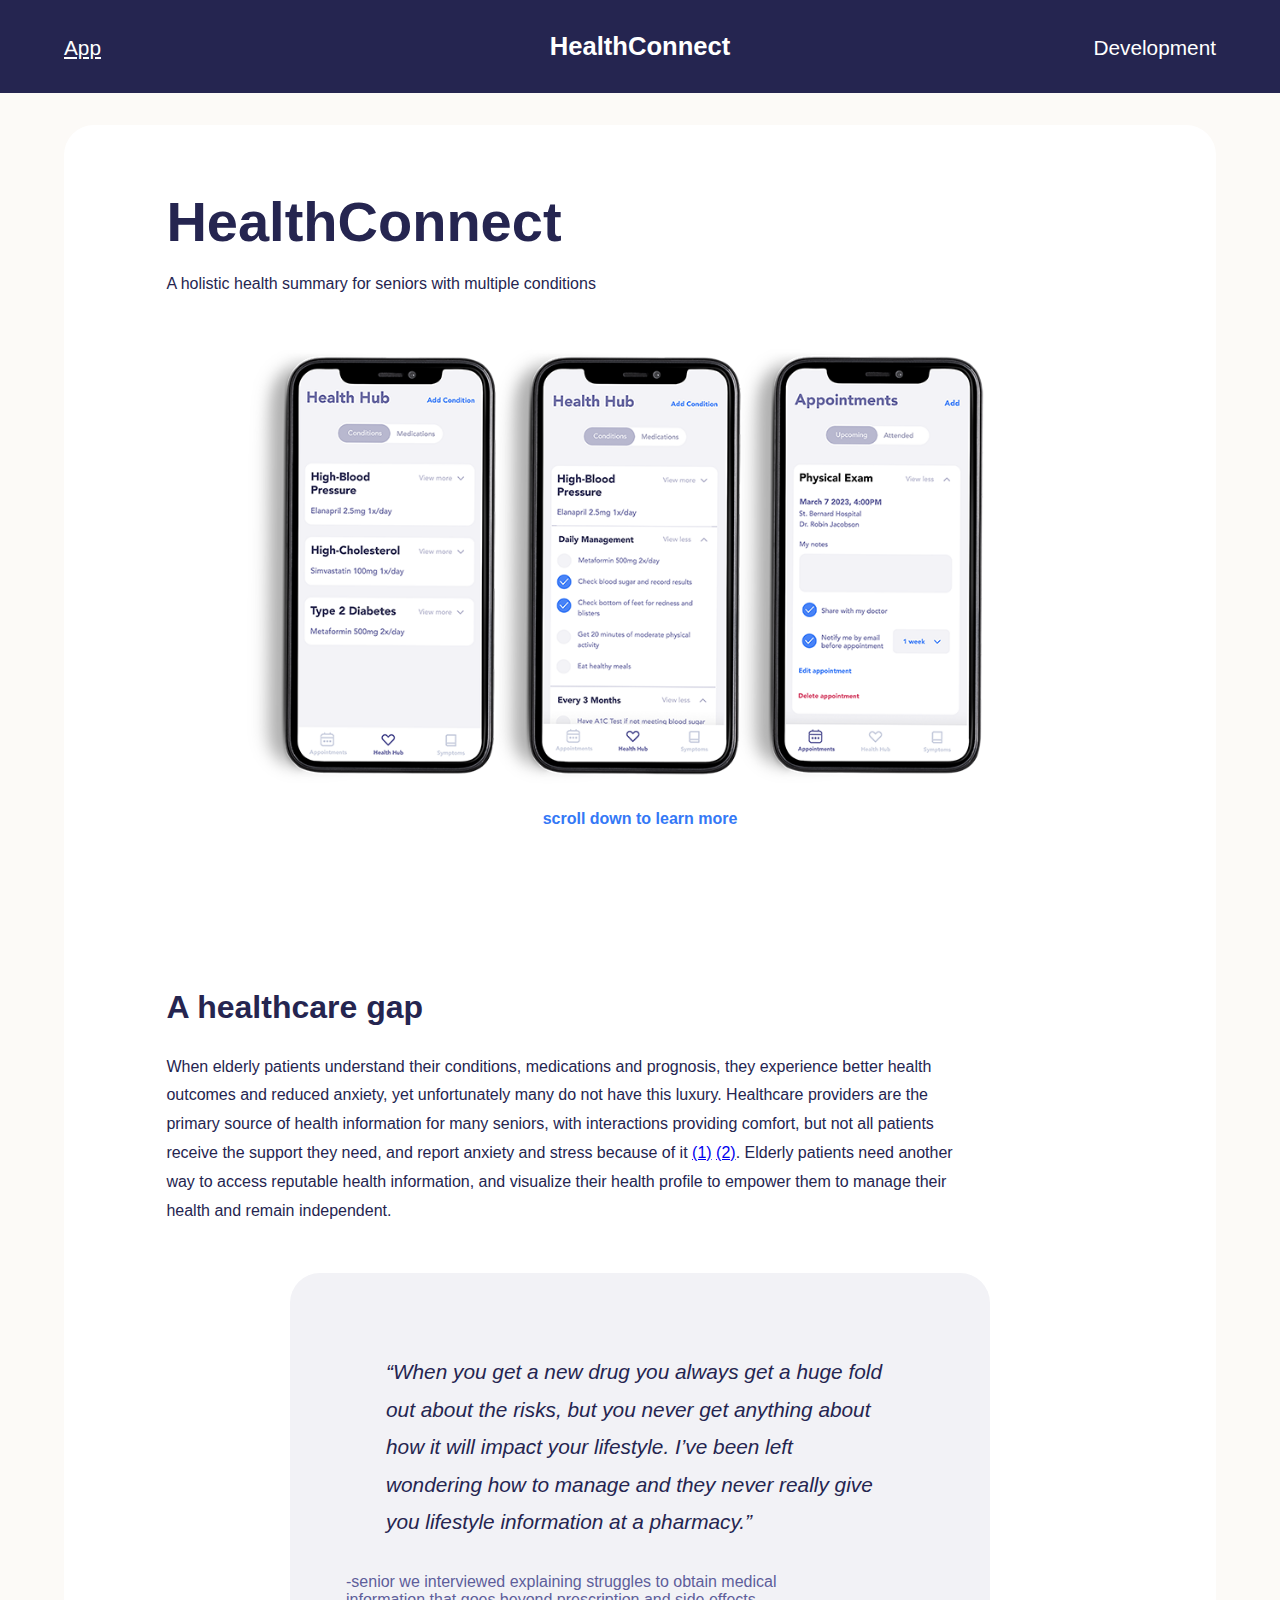
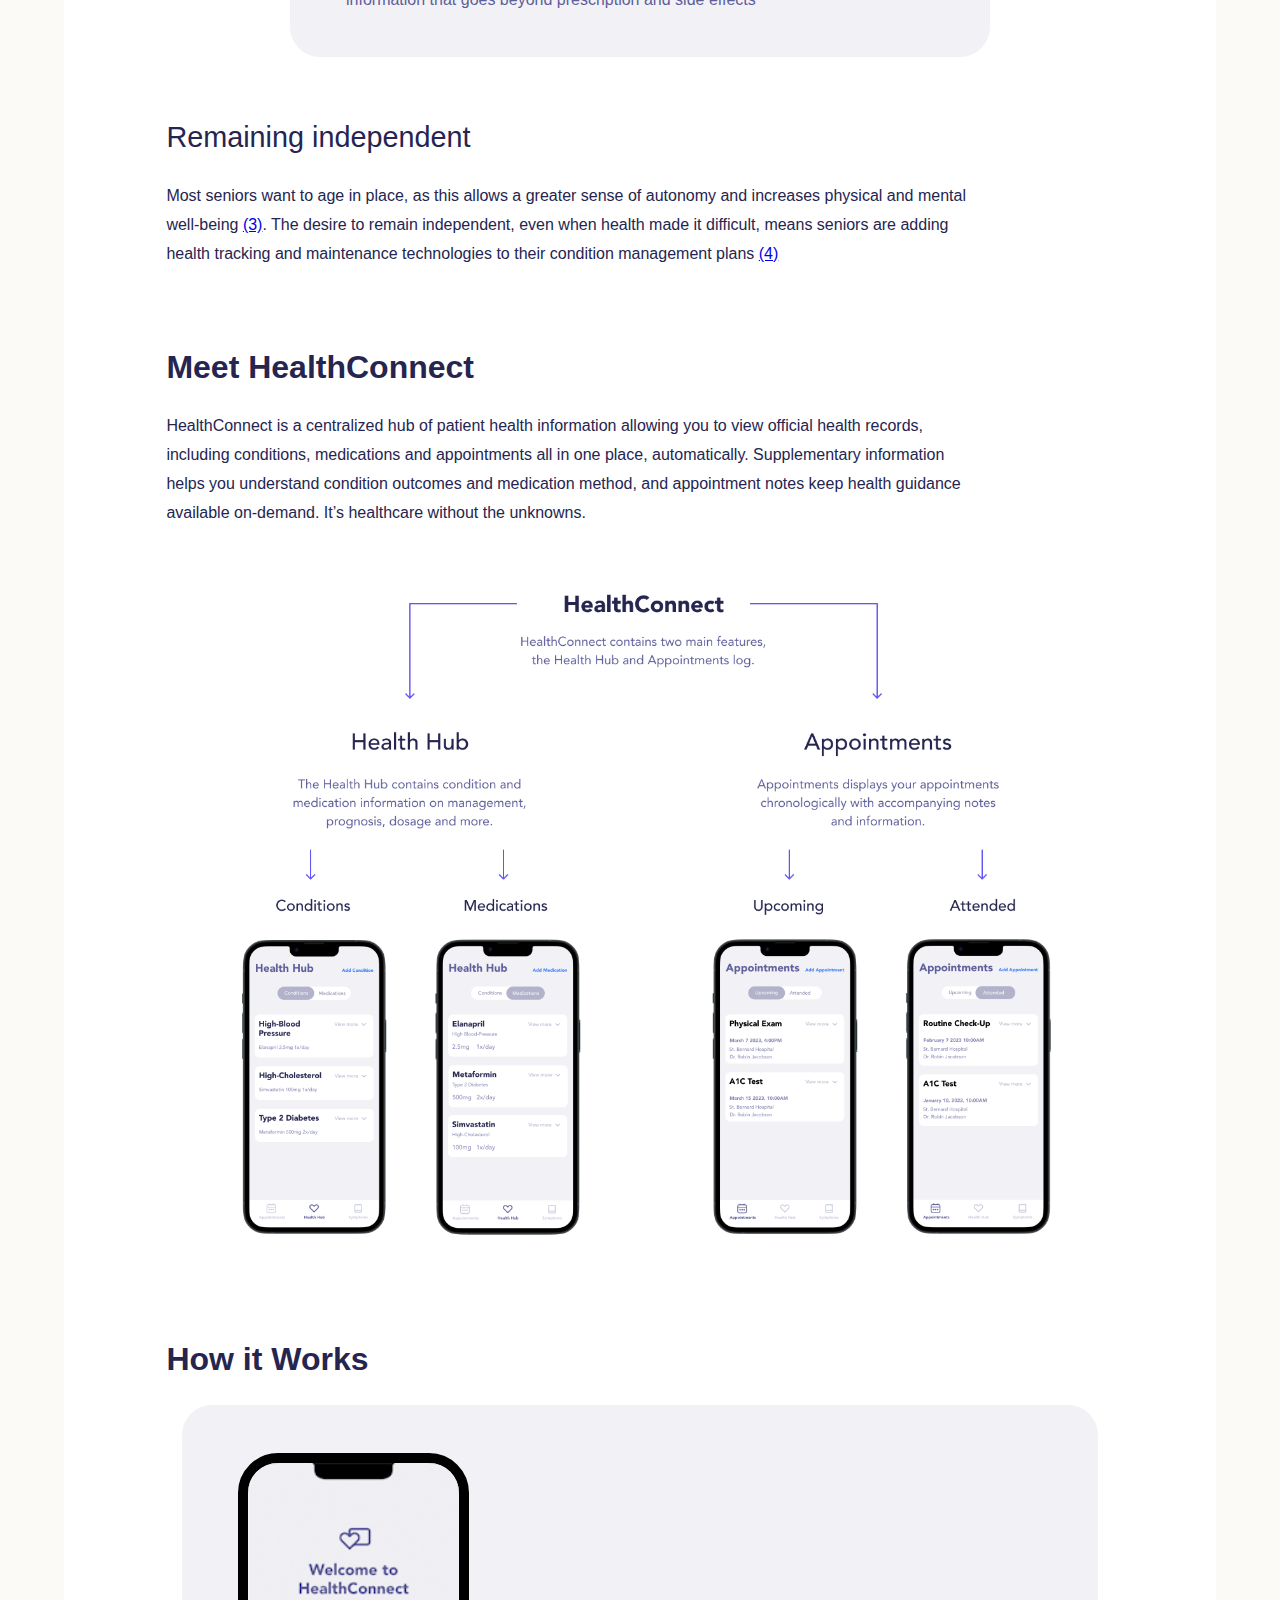
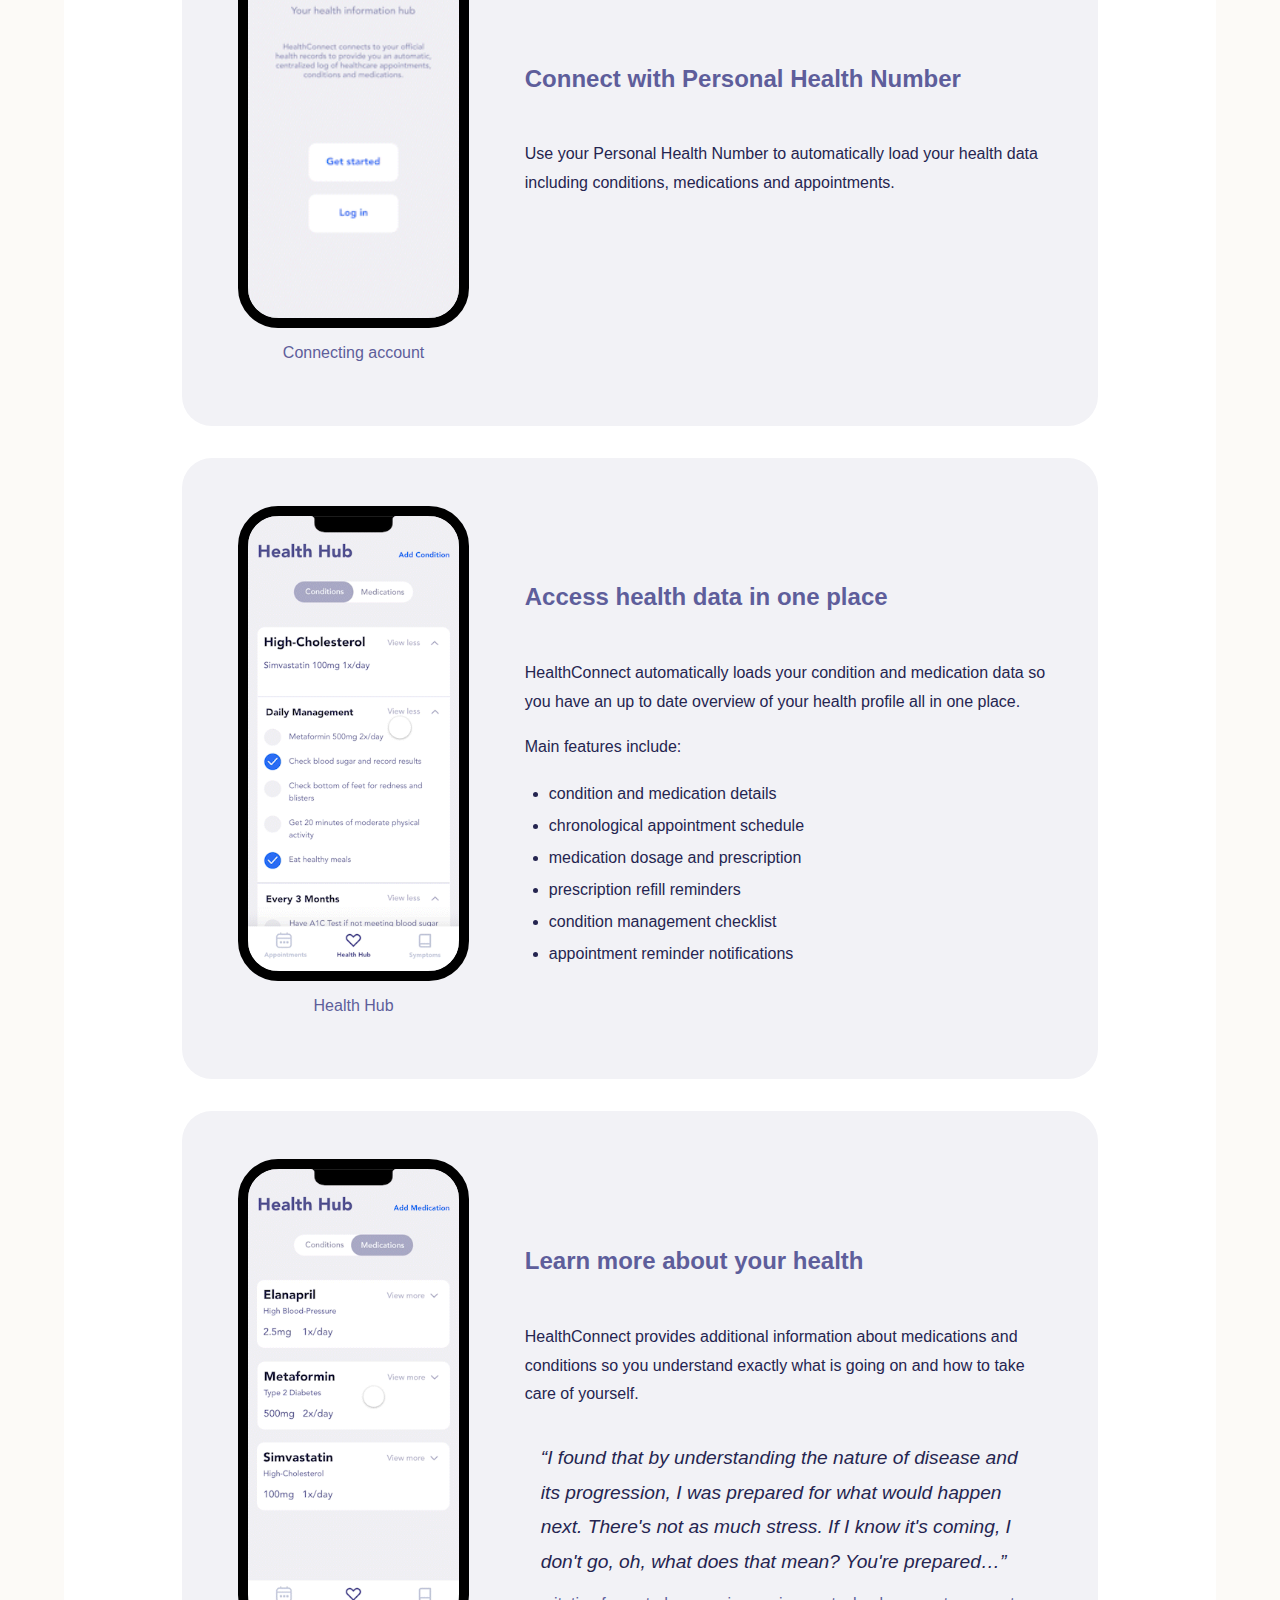
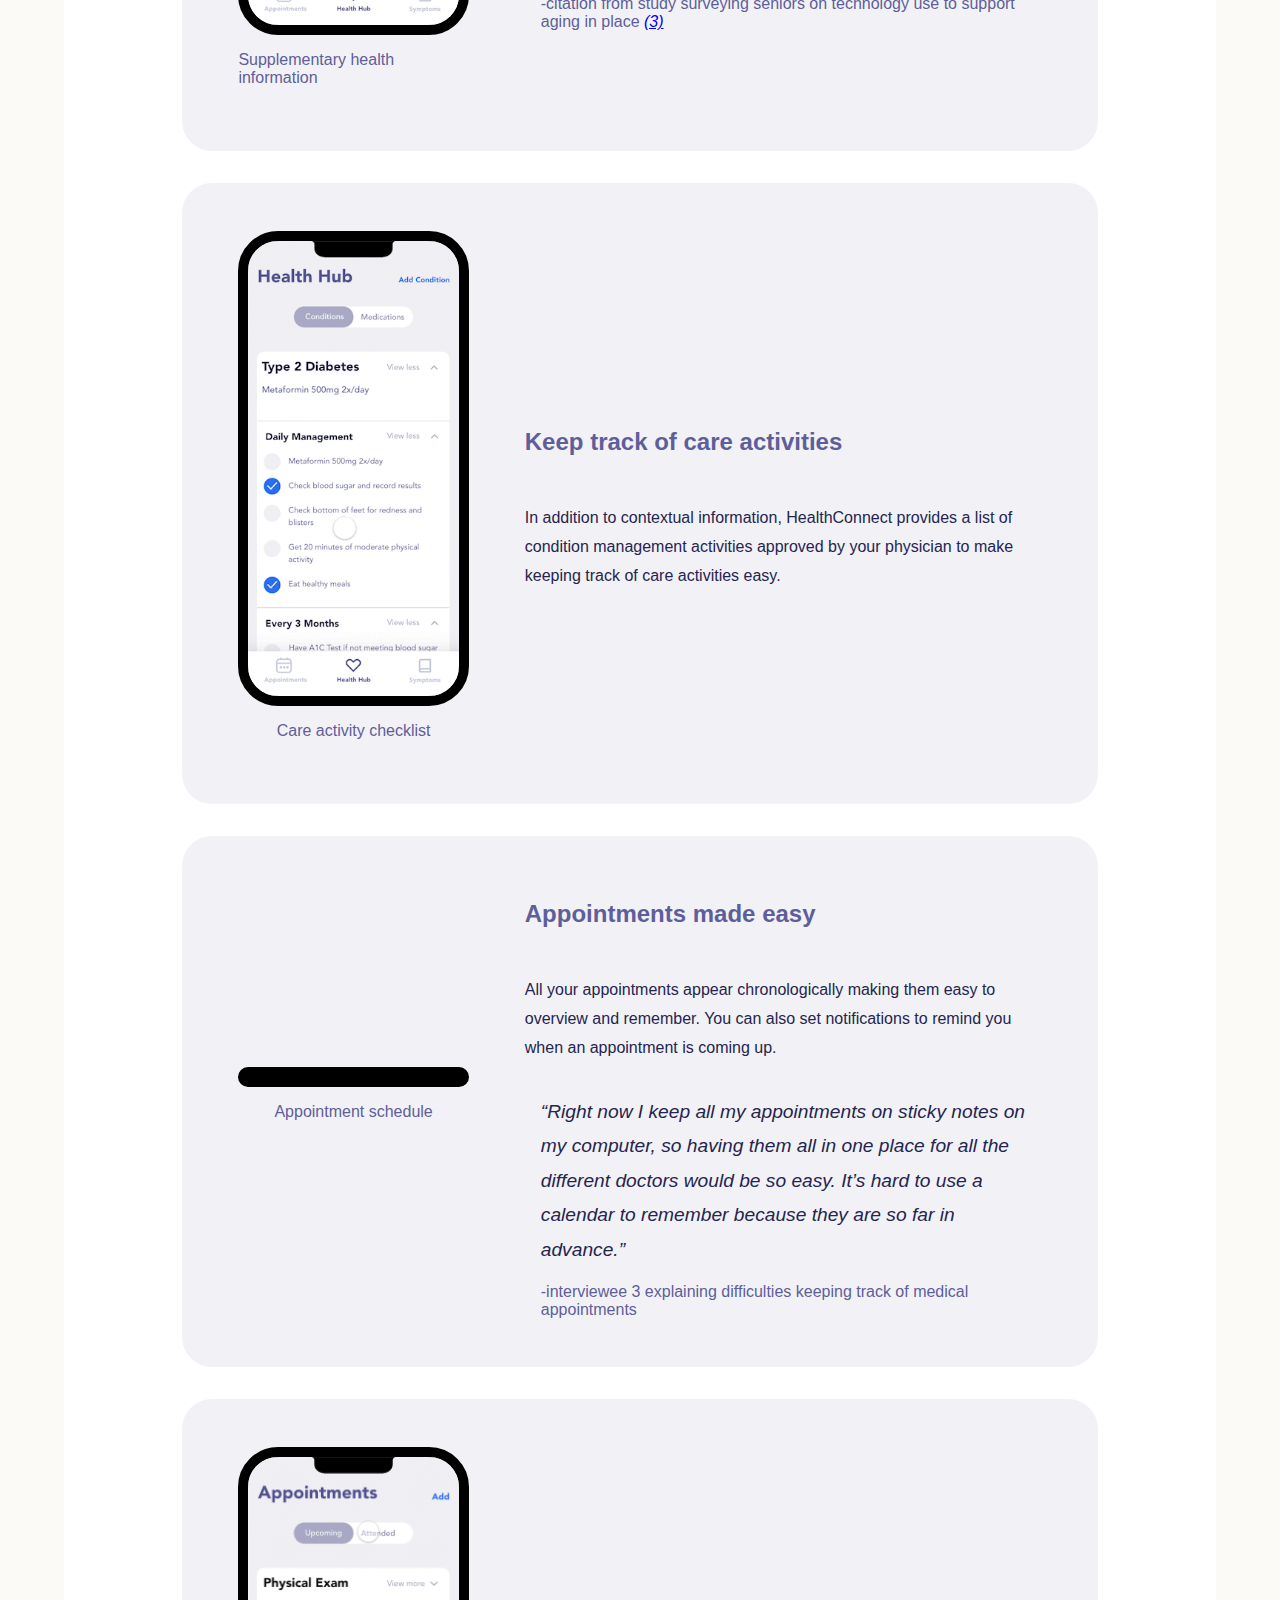
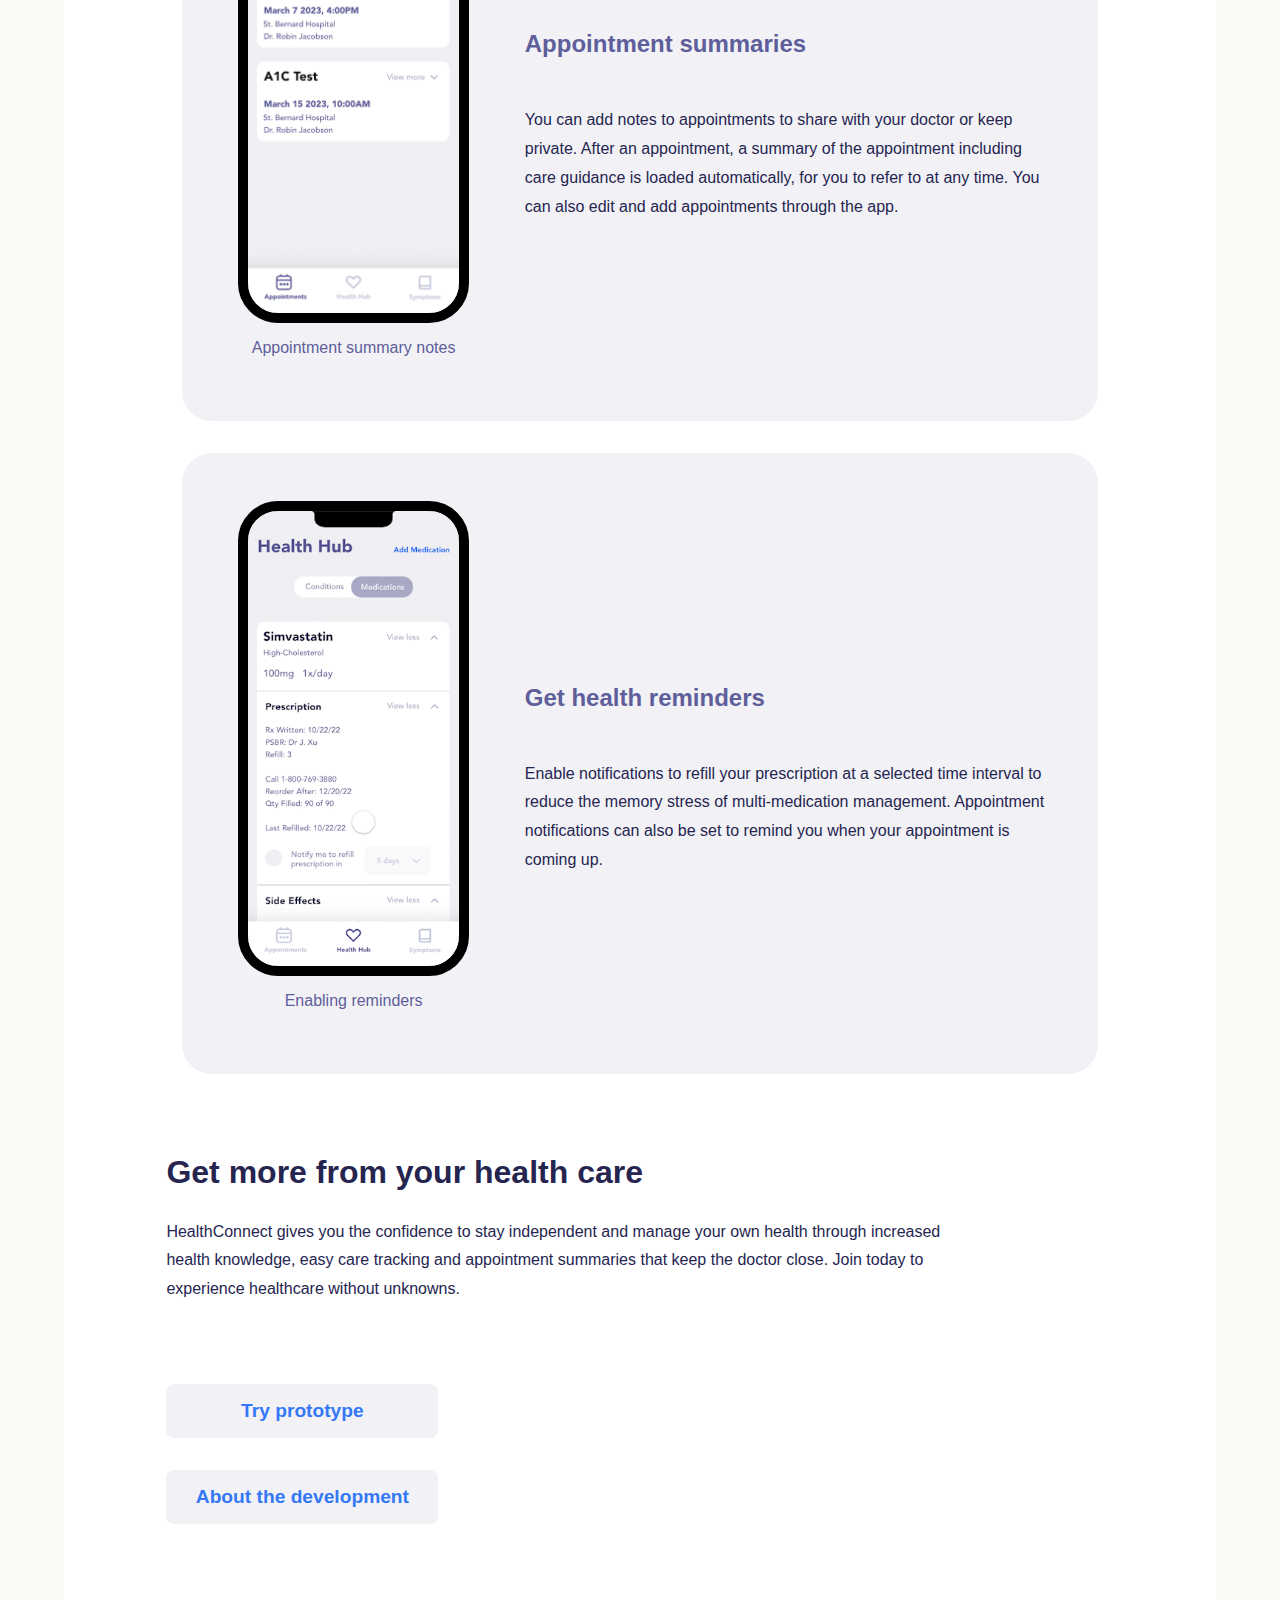
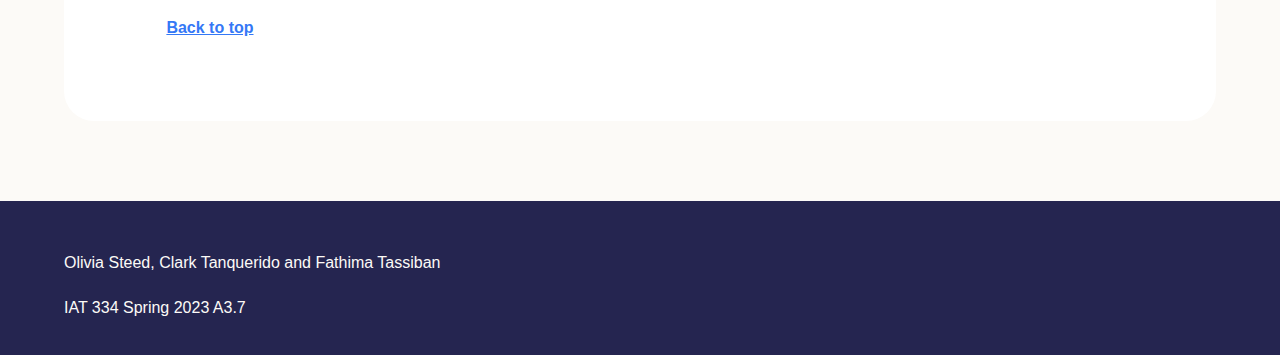
==== commit 114e72e0: "text spacing" ====
--- a/index.html
+++ b/index.html
@@ -97,20 +97,24 @@
 
         <!-- Introducing the Solution-->
         <section class="section-wrapper bottom-margin">
-            <h1>Meet HealthConnect</h1>
-            <p class="standout-p">HealthConnect is a centralized hub of patient health information allowing you to
-                view official health
-                records, including conditions, medications and appointments all in one place, automatically.
-                Supplementary information helps you understand condition outcomes and medication method, and
-                appointment
-                notes keep health guidance available on-demand. It’s healthcare without the unknowns.</p>
+            <div class="bottom-margin-small">
+                <h2>Meet HealthConnect</h2>
+                <p>HealthConnect is a centralized hub of patient health information allowing you to
+                    view official health
+                    records, including conditions, medications and appointments all in one place, automatically.
+                    Supplementary information helps you understand condition outcomes and medication method, and
+                    appointment
+                    notes keep health guidance available on-demand. It’s healthcare without the unknowns.</p>
+            </div>
 
             <div class="image-wrapper">
                 <figure class="image-caption-box">
                     <img src="img/overview-2x.png" srcset="img/overview-1x.png 1x, img/overview-2x.png 2x" alt="">
                 </figure>
             </div>
-
+        </section>
+
+        <section class="section-wrapper bottom-margin">
 
             <h2>How it Works</h2>
 
@@ -241,7 +245,7 @@
                                     advance.”
                                 </p>
                             </blockquote>
-                            <figcaption class="quote-caption"> -senior explaining difficulties keeping track of
+                            <figcaption class="quote-caption"> -interviewee 3 explaining difficulties keeping track of
                                 medical appointments</figcaption>
                         </figure>
                     </div>
--- a/css/main.css
+++ b/css/main.css
@@ -1 +1 @@
-body{padding:0;margin:0;background-color:#FCFAF7;color:#252550;font-size:2rem}body h1{font-family:avenir,helvetica,sans-serif;font-weight:900;font-size:3.5rem;padding:0;margin:0;margin-top:3rem}body h2{font-family:avenir,helvetica,sans-serif;font-weight:900;font-size:2rem}body h3{font-family:avenir,helvetica,sans-serif;font-weight:500;font-size:1.8rem}body h4{font-family:avenir,helvetica,sans-serif;font-weight:700;font-size:1.5rem;color:#5E5E9B}body h5{font-family:avenir,helvetica,sans-serif;font-weight:500;font-size:1.2rem}body p{font-family:avenir,helvetica,sans-serif;color:#252550;font-size:1rem;max-width:800px;padding:0;margin:0;line-height:180%;margin-top:1rem}body p a:active,body p a:focus,body p a:hover,body p a:visited{font-family:avenir,helvetica,sans-serif;color:#3478F6}body ul{font-family:avenir,helvetica,sans-serif;color:#252550;font-size:1rem;padding-left:1.5rem;margin-top:1rem;line-height:200%}body .standout-p{font-size:1.3rem}body figcaption{margin-top:1rem;font-family:avenir,helvetica,sans-serif;color:#5E5E9B;font-size:1rem;max-width:500px}body figcaption a:active,body figcaption a:focus,body figcaption a:hover,body figcaption a:visited{font-family:avenir,helvetica,sans-serif;color:#3478F6}body .quote{font-weight:500;font-size:1.3rem;color:#252550;font-style:italic;max-width:600px}body .no-spacing{margin:0;padding:0}body .smaller-quote-spacing{margin:1rem;padding:0}body .small-quote{font-size:1.2rem;font-weight:500;color:#252550;font-style:italic}body .persona-quote{font-weight:500;font-size:1.3rem;color:#252550;font-style:italic}body .interactive-text{font-family:avenir,helvetica,sans-serif;font-size:1rem;color:#3478F6;font-weight:800}body a{font-family:avenir,helvetica,sans-serif}body .button{text-align:center;font-family:avenir,helvetica,sans-serif;font-weight:900;background-color:#F2F2F6;color:#3478F6;font-size:1.5rem;display:block;border-radius:0.5rem;padding:1rem;border:0px;margin-bottom:1rem;margin-top:2rem;-webkit-transition:background-color 0.25s ease-in-out;transition:background-color 0.25s ease-in-out;width:22rem}body .button:active,body .button:focus,body .button:hover{background-color:#FCFAF7}header{color:#FCFAF7;background-color:#252550;padding-left:5vw;padding-right:5vw;padding-top:2rem;padding-bottom:2rem}header a{color:white;font-size:1.3rem;text-decoration:none}header a:active,header a:focus,header a:hover{color:white;text-decoration:underline;color:#FCFAF7}header a:active .site-title,header a:focus .site-title,header a:hover .site-title{text-decoration:none}header .selected-link{text-decoration:underline;font-weight:500}header .site-title{color:white;font-size:1.6rem;font-weight:900}footer{color:#FCFAF7;background-color:#252550;padding-left:5vw;padding-right:5vw;padding-top:2rem;padding-bottom:2rem}footer p{color:#FCFAF7}.wrapper{margin-left:5vw;margin-right:5vw;margin-top:2rem;background-color:white;border-radius:30px;padding-top:1rem;margin-bottom:3rem}.section-wrapper{margin-left:8vw;margin-right:8vw;margin-top:1rem;margin-bottom:1rem}.inner-section-wrapper{margin-left:3vw;margin-right:3vw;margin-top:1rem;margin-bottom:1rem}.bottom-margin-small{margin-bottom:2rem}.bottom-margin{margin-bottom:5rem}.bottom-padding{padding-bottom:5rem}.dropbtn{font-family:avenir,helvetica,sans-serif;font-weight:800;background-color:#F2F2F6;color:#3478F6;font-size:1rem;border-radius:0.5rem;padding:1rem;border:none}.dropdown{position:relative;display:inline-block}.dropdown-content{display:none;position:absolute;background-color:#f1f1f1;min-width:160px;-webkit-box-shadow:0px 8px 16px 0px rgba(0,0,0,0.2);box-shadow:0px 8px 16px 0px rgba(0,0,0,0.2);z-index:1;font-size:1.5rem;border-radius:0.5rem}.dropdown-content a{color:#252550;font-weight:500;font-size:1rem;padding:1rem;text-decoration:none;display:block}.dropdown-content a:hover{background-color:#ddd}.dropdown:hover .dropdown-content{display:block}.dropdown:hover .dropbtn{background-color:#F2F2F6}.tint-blue-bg{background-color:#F2F2F6;border-radius:30px;padding:1rem;margin:1rem;margin-bottom:2rem}.light-tan-bg{background-color:#F5F4F0;border-radius:30px;padding:1rem;margin:1rem;margin-bottom:2rem}.landing-wrapper{height:80vh}.cover-image{max-height:500px;max-width:915px}+body{padding:0;margin:0;background-color:#FCFAF7;color:#252550;font-size:2rem}body h1{font-family:avenir,helvetica,sans-serif;font-weight:900;font-size:3.5rem;padding:0;margin:0;margin-top:3rem}body h2{font-family:avenir,helvetica,sans-serif;font-weight:900;font-size:2rem}body h3{font-family:avenir,helvetica,sans-serif;font-weight:500;font-size:1.8rem}body h4{font-family:avenir,helvetica,sans-serif;font-weight:700;font-size:1.5rem;color:#5E5E9B}body h5{font-family:avenir,helvetica,sans-serif;font-weight:500;font-size:1.2rem}body p{font-family:avenir,helvetica,sans-serif;color:#252550;font-size:1rem;max-width:800px;padding:0;margin:0;line-height:180%;margin-top:1rem}body p a:active,body p a:focus,body p a:hover,body p a:visited{font-family:avenir,helvetica,sans-serif;color:#3478F6}body ul{font-family:avenir,helvetica,sans-serif;color:#252550;font-size:1rem;padding-left:1.5rem;margin-top:1rem;line-height:200%}body .standout-p{font-size:1.3rem}body figcaption{margin-top:1rem;font-family:avenir,helvetica,sans-serif;color:#5E5E9B;font-size:1rem;max-width:500px}body figcaption a:active,body figcaption a:focus,body figcaption a:hover,body figcaption a:visited{font-family:avenir,helvetica,sans-serif;color:#3478F6}body .quote{font-weight:500;font-size:1.3rem;color:#252550;font-style:italic;max-width:600px}body .no-spacing{margin:0;padding:0}body .smaller-quote-spacing{margin:1rem;padding:0}body .small-quote{font-size:1.2rem;font-weight:500;color:#252550;font-style:italic}body .persona-quote{font-weight:500;font-size:1.3rem;color:#252550;font-style:italic}body .interactive-text{font-family:avenir,helvetica,sans-serif;font-size:1rem;color:#3478F6;font-weight:800}body a{font-family:avenir,helvetica,sans-serif}body .button{text-align:center;font-family:avenir,helvetica,sans-serif;font-weight:900;background-color:#F2F2F6;color:#3478F6;font-size:1.2rem;display:block;border-radius:0.5rem;padding:1rem;border:0px;margin-bottom:1rem;margin-top:2rem;-webkit-transition:background-color 0.25s ease-in-out;transition:background-color 0.25s ease-in-out;width:17rem}body .button:active,body .button:focus,body .button:hover{background-color:#FCFAF7}header{color:#FCFAF7;background-color:#252550;padding-left:5vw;padding-right:5vw;padding-top:2rem;padding-bottom:2rem}header a{color:white;font-size:1.3rem;text-decoration:none}header a:active,header a:focus,header a:hover{color:white;text-decoration:underline;color:#FCFAF7}header a:active .site-title,header a:focus .site-title,header a:hover .site-title{text-decoration:none}header .selected-link{text-decoration:underline;font-weight:500}header .site-title{color:white;font-size:1.6rem;font-weight:900}footer{color:#FCFAF7;background-color:#252550;padding-left:5vw;padding-right:5vw;padding-top:2rem;padding-bottom:2rem}footer p{color:#FCFAF7}.wrapper{margin-left:5vw;margin-right:5vw;margin-top:2rem;background-color:white;border-radius:30px;padding-top:1rem;margin-bottom:3rem}.section-wrapper{margin-left:8vw;margin-right:8vw;margin-top:1rem;margin-bottom:1rem}.inner-section-wrapper{margin-left:3vw;margin-right:3vw;margin-top:1rem;margin-bottom:1rem}.bottom-margin-small{margin-bottom:2rem}.bottom-margin{margin-bottom:5rem}.bottom-padding{padding-bottom:5rem}.dropbtn{font-family:avenir,helvetica,sans-serif;font-weight:800;background-color:#F2F2F6;color:#3478F6;font-size:1rem;border-radius:0.5rem;padding:1rem;border:none;-webkit-transition:background-color 0.25s ease-in-out;transition:background-color 0.25s ease-in-out}.dropdown{position:relative;display:inline-block}.dropdown-content{display:none;position:absolute;background-color:#f1f1f1;min-width:160px;-webkit-box-shadow:0px 8px 16px 0px rgba(0,0,0,0.2);box-shadow:0px 8px 16px 0px rgba(0,0,0,0.2);z-index:1;font-size:1.5rem;border-radius:0.5rem}.dropdown-content a{color:#252550;font-weight:500;font-size:1rem;padding:1rem;text-decoration:none;display:block}.dropdown-content a:hover{background-color:#ddd}.dropdown:hover .dropdown-content{display:block}.dropdown:hover .dropbtn{background-color:#FCFAF7}.tint-blue-bg{background-color:#F2F2F6;border-radius:30px;padding:1rem;margin:1rem;margin-bottom:2rem}.light-tan-bg{background-color:#F5F4F0;border-radius:30px;padding:1rem;margin:1rem}.landing-wrapper{height:80vh}.cover-image{max-height:500px;max-width:915px}--- a/css/flexbox.css
+++ b/css/flexbox.css
@@ -1 +1 @@
-*,:after,:before{-webkit-box-sizing:border-box;box-sizing:border-box}.nav-container{display:-webkit-box;display:-ms-flexbox;display:flex;-webkit-box-orient:horizontal;-webkit-box-direction:normal;-ms-flex-direction:row;flex-direction:row;-webkit-box-align:baseline;-ms-flex-align:baseline;align-items:baseline}.nav-item-center{display:-webkit-box;display:-ms-flexbox;display:flex;-webkit-box-flex:1;-ms-flex:1;flex:1;-webkit-box-pack:center;-ms-flex-pack:center;justify-content:center}.nav-item-left{display:-webkit-box;display:-ms-flexbox;display:flex;-webkit-box-flex:1;-ms-flex:1;flex:1;-webkit-box-pack:left;-ms-flex-pack:left;justify-content:left}.nav-item-right{display:-webkit-box;display:-ms-flexbox;display:flex;-webkit-box-flex:1;-ms-flex:1;flex:1;-webkit-box-pack:right;-ms-flex-pack:right;justify-content:right}.persona-caption{-webkit-box-flex:1;-ms-flex:1 1 auto;flex:1 1 auto;width:5rem}.persona-content{display:-webkit-box;display:-ms-flexbox;display:flex;-webkit-box-flex:1;-ms-flex:1 1 auto;flex:1 1 auto;-webkit-box-orient:vertical;-webkit-box-direction:normal;-ms-flex-direction:column;flex-direction:column;-webkit-box-align:center;-ms-flex-align:center;align-items:center}@media screen and (min-width:1098px){.persona-container{display:-webkit-box;display:-ms-flexbox;display:flex;-webkit-box-orient:horizontal;-webkit-box-direction:normal;-ms-flex-direction:row;flex-direction:row}.persona-img{display:-webkit-box;display:-ms-flexbox;display:flex;-webkit-box-orient:vertical;-webkit-box-direction:normal;-ms-flex-direction:column;flex-direction:column;-webkit-box-pack:center;-ms-flex-pack:center;justify-content:center;width:12rem}}@media screen and (max-width:1098px){.persona-container{display:-webkit-box;display:-ms-flexbox;display:flex;-webkit-box-orient:vertical;-webkit-box-direction:normal;-ms-flex-direction:column;flex-direction:column}.persona-img{display:-webkit-box;display:-ms-flexbox;display:flex;-webkit-box-orient:vertical;-webkit-box-direction:normal;-ms-flex-direction:column;flex-direction:column;-webkit-box-pack:center;-ms-flex-pack:center;justify-content:center;width:18rem}}@media screen and (min-width:827px){.feature-container{display:-webkit-box;display:-ms-flexbox;display:flex;-webkit-box-orient:horizontal;-webkit-box-direction:normal;-ms-flex-direction:row;flex-direction:row}}@media screen and (max-width:827px){.feature-container{display:-webkit-box;display:-ms-flexbox;display:flex;-webkit-box-orient:vertical;-webkit-box-direction:normal;-ms-flex-direction:column;flex-direction:column}}.feature-wrapper{display:-webkit-box;display:-ms-flexbox;display:flex;-webkit-box-orient:vertical;-webkit-box-direction:normal;-ms-flex-direction:column;flex-direction:column;-webkit-box-align:center;-ms-flex-align:center;align-items:center}.feature-item{display:-webkit-box;display:-ms-flexbox;display:flex;-webkit-box-orient:vertical;-webkit-box-direction:normal;-ms-flex-direction:column;flex-direction:column;-webkit-box-pack:center;-ms-flex-pack:center;justify-content:center}.feature-item-text{display:-webkit-box;display:-ms-flexbox;display:flex;-webkit-box-orient:vertical;-webkit-box-direction:normal;-ms-flex-direction:column;flex-direction:column;padding:1rem;padding-right:2rem;-webkit-box-pack:center;-ms-flex-pack:center;justify-content:center}.quote-box-width{max-width:700px}@media screen and (max-width:900px){.content-inner-box{display:-webkit-box;display:-ms-flexbox;display:flex;-webkit-box-orient:vertical;-webkit-box-direction:normal;-ms-flex-direction:column;flex-direction:column;margin-left:1rem;margin-right:1rem}}@media screen and (min-width:900px){.content-inner-box{display:-webkit-box;display:-ms-flexbox;display:flex;-webkit-box-orient:horizontal;-webkit-box-direction:normal;-ms-flex-direction:row;flex-direction:row;margin-left:1rem;margin-right:1rem}}.content-box-item{display:-webkit-box;display:-ms-flexbox;display:flex;-webkit-box-flex:1;-ms-flex:1 1 auto;flex:1 1 auto;-webkit-box-orient:vertical;-webkit-box-direction:normal;-ms-flex-direction:column;flex-direction:column;padding-top:1rem;padding-bottom:1rem;padding-left:2rem;padding-right:2rem;margin:1rem}.scenario-wrapper{display:-webkit-box;display:-ms-flexbox;display:flex;-webkit-box-orient:vertical;-webkit-box-direction:normal;-ms-flex-direction:column;flex-direction:column}.scenario-content{display:-webkit-box;display:-ms-flexbox;display:flex;-webkit-box-orient:horizontal;-webkit-box-direction:normal;-ms-flex-direction:row;flex-direction:row;-ms-flex-wrap:wrap;flex-wrap:wrap}.scenario-item{display:-webkit-box;display:-ms-flexbox;display:flex;-webkit-box-flex:1;-ms-flex:1 1 auto;flex:1 1 auto;-webkit-box-orient:vertical;-webkit-box-direction:normal;-ms-flex-direction:column;flex-direction:column;-webkit-box-pack:start;-ms-flex-pack:start;justify-content:flex-start;margin:0.25rem}.scenario-figure{width:12rem;margin:0px;padding:0px}.scenario-img{width:12rem;margin:0px;padding:0px}.scenario-text{font-size:0.8rem}.image-wrapper{display:-webkit-box;display:-ms-flexbox;display:flex;-webkit-box-orient:vertical;-webkit-box-direction:normal;-ms-flex-direction:column;flex-direction:column;-webkit-box-align:center;-ms-flex-align:center;align-items:center}.multiple-image-wrapper{display:-webkit-box;display:-ms-flexbox;display:flex;-webkit-box-orient:horizontal;-webkit-box-direction:normal;-ms-flex-direction:row;flex-direction:row;-ms-flex-pack:distribute;justify-content:space-around;padding-bottom:3rem}.image-caption{-ms-flex-item-align:center;-ms-grid-row-align:center;align-self:center;margin-bottom:1rem}.card-gif-wrapper{display:-webkit-box;display:-ms-flexbox;display:flex;-webkit-box-orient:vertical;-webkit-box-direction:normal;-ms-flex-direction:column;flex-direction:column;-webkit-box-align:center;-ms-flex-align:center;align-items:center}.card-gif-content{width:18vw}@media screen and (max-width:800px){.image-caption-box{display:-webkit-box;display:-ms-flexbox;display:flex;-webkit-box-orient:vertical;-webkit-box-direction:normal;-ms-flex-direction:column;flex-direction:column;-webkit-box-align:center;-ms-flex-align:center;align-items:center;margin-bottom:1rem;width:80vw}.image-caption-box img{width:65vw}.gif-caption-box{display:-webkit-box;display:-ms-flexbox;display:flex;-webkit-box-orient:vertical;-webkit-box-direction:normal;-ms-flex-direction:column;flex-direction:column;margin-bottom:1rem;width:50vw}.gif-border{border-radius:30px;border:8px black solid}.card-gif-content{width:25vw}.multiple-gif-caption-box{display:-webkit-box;display:-ms-flexbox;display:flex;-webkit-box-orient:vertical;-webkit-box-direction:normal;-ms-flex-direction:column;flex-direction:column;margin-bottom:1rem;width:25vw}.multiple-gif-border{border-radius:20px;border:5px black solid}}@media screen and (min-width:800px){.image-caption-box{display:-webkit-box;display:-ms-flexbox;display:flex;-webkit-box-orient:vertical;-webkit-box-direction:normal;-ms-flex-direction:column;flex-direction:column;-webkit-box-align:center;-ms-flex-align:center;align-items:center;margin-bottom:1rem;width:65vw}.image-caption-box img{width:65vw}.gif-caption-box{display:-webkit-box;display:-ms-flexbox;display:flex;-webkit-box-orient:vertical;-webkit-box-direction:normal;-ms-flex-direction:column;flex-direction:column;margin-bottom:1rem;width:25vw}.gif-border{border-radius:32px;border:8px black solid}.multiple-gif-caption-box{display:-webkit-box;display:-ms-flexbox;display:flex;-webkit-box-orient:vertical;-webkit-box-direction:normal;-ms-flex-direction:column;flex-direction:column;margin-bottom:1rem;width:20vw}.multiple-gif-border{border-radius:30px;border:8px black solid}}@media screen and (min-width:1200px){.gif-border{border-radius:40px;border:10px black solid}.multiple-gif-border{border-radius:50px;border:10px black solid}}+*,:after,:before{-webkit-box-sizing:border-box;box-sizing:border-box}.nav-container{display:-webkit-box;display:-ms-flexbox;display:flex;-webkit-box-orient:horizontal;-webkit-box-direction:normal;-ms-flex-direction:row;flex-direction:row;-webkit-box-align:baseline;-ms-flex-align:baseline;align-items:baseline}.nav-item-center{display:-webkit-box;display:-ms-flexbox;display:flex;-webkit-box-flex:1;-ms-flex:1;flex:1;-webkit-box-pack:center;-ms-flex-pack:center;justify-content:center}.nav-item-left{display:-webkit-box;display:-ms-flexbox;display:flex;-webkit-box-flex:1;-ms-flex:1;flex:1;-webkit-box-pack:left;-ms-flex-pack:left;justify-content:left}.nav-item-right{display:-webkit-box;display:-ms-flexbox;display:flex;-webkit-box-flex:1;-ms-flex:1;flex:1;-webkit-box-pack:right;-ms-flex-pack:right;justify-content:right}.persona-caption{-webkit-box-flex:1;-ms-flex:1 1 auto;flex:1 1 auto;width:5rem}.persona-content{display:-webkit-box;display:-ms-flexbox;display:flex;-webkit-box-flex:1;-ms-flex:1 1 auto;flex:1 1 auto;-webkit-box-orient:vertical;-webkit-box-direction:normal;-ms-flex-direction:column;flex-direction:column;-webkit-box-align:center;-ms-flex-align:center;align-items:center}@media screen and (min-width:1098px){.persona-container{display:-webkit-box;display:-ms-flexbox;display:flex;-webkit-box-orient:horizontal;-webkit-box-direction:normal;-ms-flex-direction:row;flex-direction:row}.persona-img{display:-webkit-box;display:-ms-flexbox;display:flex;-webkit-box-orient:vertical;-webkit-box-direction:normal;-ms-flex-direction:column;flex-direction:column;-webkit-box-pack:center;-ms-flex-pack:center;justify-content:center;width:12rem}}@media screen and (max-width:1098px){.persona-container{display:-webkit-box;display:-ms-flexbox;display:flex;-webkit-box-orient:vertical;-webkit-box-direction:normal;-ms-flex-direction:column;flex-direction:column}.persona-img{display:-webkit-box;display:-ms-flexbox;display:flex;-webkit-box-orient:vertical;-webkit-box-direction:normal;-ms-flex-direction:column;flex-direction:column;-webkit-box-pack:center;-ms-flex-pack:center;justify-content:center;width:18rem}}@media screen and (min-width:827px){.feature-container{display:-webkit-box;display:-ms-flexbox;display:flex;-webkit-box-orient:horizontal;-webkit-box-direction:normal;-ms-flex-direction:row;flex-direction:row}}@media screen and (max-width:827px){.feature-container{display:-webkit-box;display:-ms-flexbox;display:flex;-webkit-box-orient:vertical;-webkit-box-direction:normal;-ms-flex-direction:column;flex-direction:column}}.feature-wrapper{display:-webkit-box;display:-ms-flexbox;display:flex;-webkit-box-orient:vertical;-webkit-box-direction:normal;-ms-flex-direction:column;flex-direction:column;-webkit-box-align:center;-ms-flex-align:center;align-items:center}.feature-item{display:-webkit-box;display:-ms-flexbox;display:flex;-webkit-box-orient:vertical;-webkit-box-direction:normal;-ms-flex-direction:column;flex-direction:column;-webkit-box-pack:center;-ms-flex-pack:center;justify-content:center}.feature-item-text{display:-webkit-box;display:-ms-flexbox;display:flex;-webkit-box-orient:vertical;-webkit-box-direction:normal;-ms-flex-direction:column;flex-direction:column;padding:1rem;padding-right:2rem;-webkit-box-pack:center;-ms-flex-pack:center;justify-content:center}.quote-box-width{max-width:700px}@media screen and (max-width:900px){.content-inner-box{display:-webkit-box;display:-ms-flexbox;display:flex;-webkit-box-orient:vertical;-webkit-box-direction:normal;-ms-flex-direction:column;flex-direction:column;margin-left:1rem;margin-right:1rem}}@media screen and (min-width:900px){.content-inner-box{display:-webkit-box;display:-ms-flexbox;display:flex;-webkit-box-orient:horizontal;-webkit-box-direction:normal;-ms-flex-direction:row;flex-direction:row;margin-left:1rem;margin-right:1rem}}.content-box-item{display:-webkit-box;display:-ms-flexbox;display:flex;-webkit-box-flex:1;-ms-flex:1 1 auto;flex:1 1 auto;-webkit-box-orient:vertical;-webkit-box-direction:normal;-ms-flex-direction:column;flex-direction:column;padding-top:1rem;padding-bottom:2rem;padding-left:2rem;padding-right:2rem;margin:1rem}.scenario-wrapper{display:-webkit-box;display:-ms-flexbox;display:flex;-webkit-box-orient:vertical;-webkit-box-direction:normal;-ms-flex-direction:column;flex-direction:column}.scenario-content{display:-webkit-box;display:-ms-flexbox;display:flex;-webkit-box-orient:horizontal;-webkit-box-direction:normal;-ms-flex-direction:row;flex-direction:row;-ms-flex-wrap:wrap;flex-wrap:wrap}.scenario-item{display:-webkit-box;display:-ms-flexbox;display:flex;-webkit-box-flex:1;-ms-flex:1 1 auto;flex:1 1 auto;-webkit-box-orient:vertical;-webkit-box-direction:normal;-ms-flex-direction:column;flex-direction:column;-webkit-box-pack:start;-ms-flex-pack:start;justify-content:flex-start;margin:0.25rem}.scenario-figure{width:12rem;margin:0px;padding:0px}.scenario-img{width:12rem;margin:0px;padding:0px}.scenario-text{font-size:0.8rem}.image-wrapper{display:-webkit-box;display:-ms-flexbox;display:flex;-webkit-box-orient:vertical;-webkit-box-direction:normal;-ms-flex-direction:column;flex-direction:column;-webkit-box-align:center;-ms-flex-align:center;align-items:center}.multiple-image-wrapper{display:-webkit-box;display:-ms-flexbox;display:flex;-webkit-box-orient:horizontal;-webkit-box-direction:normal;-ms-flex-direction:row;flex-direction:row;-ms-flex-pack:distribute;justify-content:space-around;padding-bottom:3rem}.image-caption{-ms-flex-item-align:center;-ms-grid-row-align:center;align-self:center;margin-bottom:1rem}.card-gif-wrapper{display:-webkit-box;display:-ms-flexbox;display:flex;-webkit-box-orient:vertical;-webkit-box-direction:normal;-ms-flex-direction:column;flex-direction:column;-webkit-box-align:center;-ms-flex-align:center;align-items:center}.card-gif-content{width:18vw}@media screen and (max-width:800px){.image-caption-box{display:-webkit-box;display:-ms-flexbox;display:flex;-webkit-box-orient:vertical;-webkit-box-direction:normal;-ms-flex-direction:column;flex-direction:column;-webkit-box-align:center;-ms-flex-align:center;align-items:center;margin-bottom:1rem;width:80vw}.image-caption-box img{width:65vw}.gif-caption-box{display:-webkit-box;display:-ms-flexbox;display:flex;-webkit-box-orient:vertical;-webkit-box-direction:normal;-ms-flex-direction:column;flex-direction:column;margin-bottom:1rem;width:50vw}.gif-border{border-radius:30px;border:8px black solid}.card-gif-content{width:25vw}.multiple-gif-caption-box{display:-webkit-box;display:-ms-flexbox;display:flex;-webkit-box-orient:vertical;-webkit-box-direction:normal;-ms-flex-direction:column;flex-direction:column;margin-bottom:1rem;width:25vw}.multiple-gif-border{border-radius:20px;border:5px black solid}}@media screen and (min-width:800px){.image-caption-box{display:-webkit-box;display:-ms-flexbox;display:flex;-webkit-box-orient:vertical;-webkit-box-direction:normal;-ms-flex-direction:column;flex-direction:column;-webkit-box-align:center;-ms-flex-align:center;align-items:center;margin-bottom:1rem;width:65vw}.image-caption-box img{width:65vw}.gif-caption-box{display:-webkit-box;display:-ms-flexbox;display:flex;-webkit-box-orient:vertical;-webkit-box-direction:normal;-ms-flex-direction:column;flex-direction:column;margin-bottom:1rem;width:25vw}.gif-border{border-radius:32px;border:8px black solid}.multiple-gif-caption-box{display:-webkit-box;display:-ms-flexbox;display:flex;-webkit-box-orient:vertical;-webkit-box-direction:normal;-ms-flex-direction:column;flex-direction:column;margin-bottom:1rem;width:20vw}.multiple-gif-border{border-radius:30px;border:8px black solid}}@media screen and (min-width:1200px){.gif-border{border-radius:40px;border:10px black solid}.multiple-gif-border{border-radius:50px;border:10px black solid}}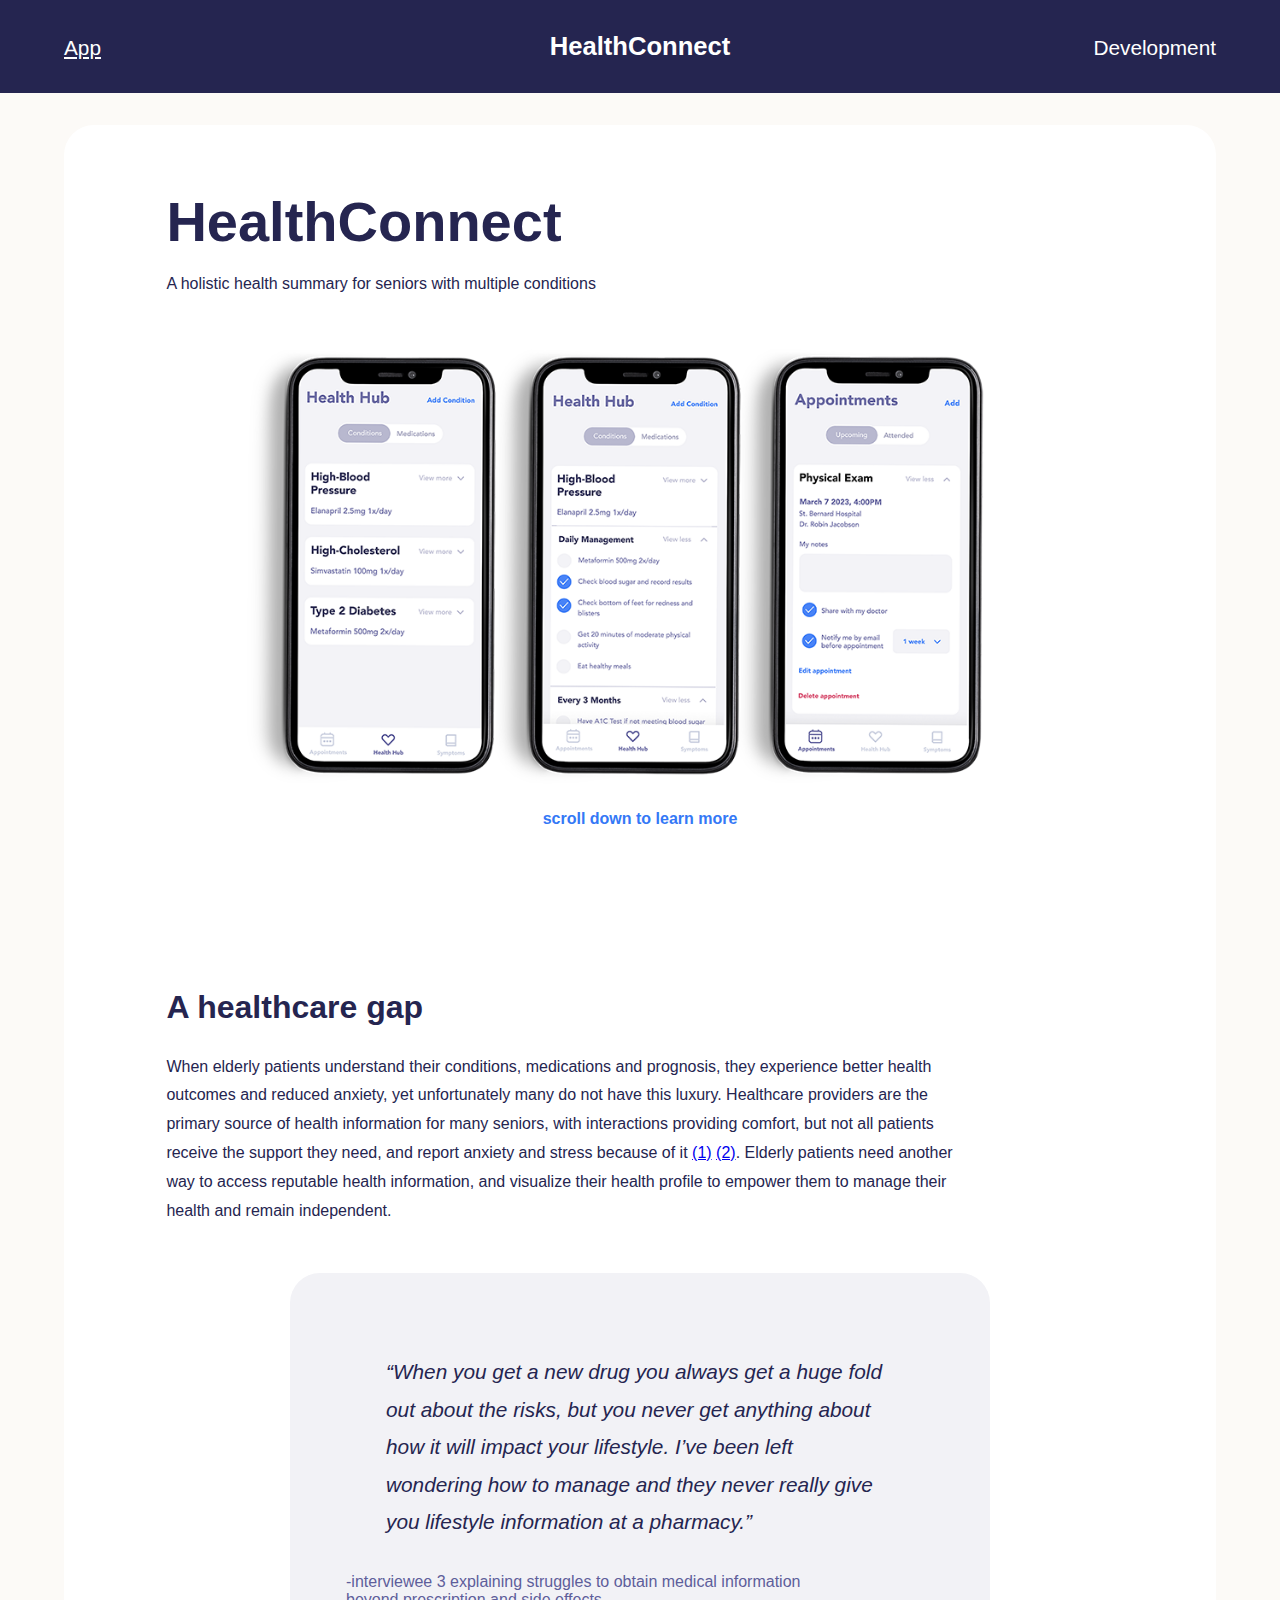
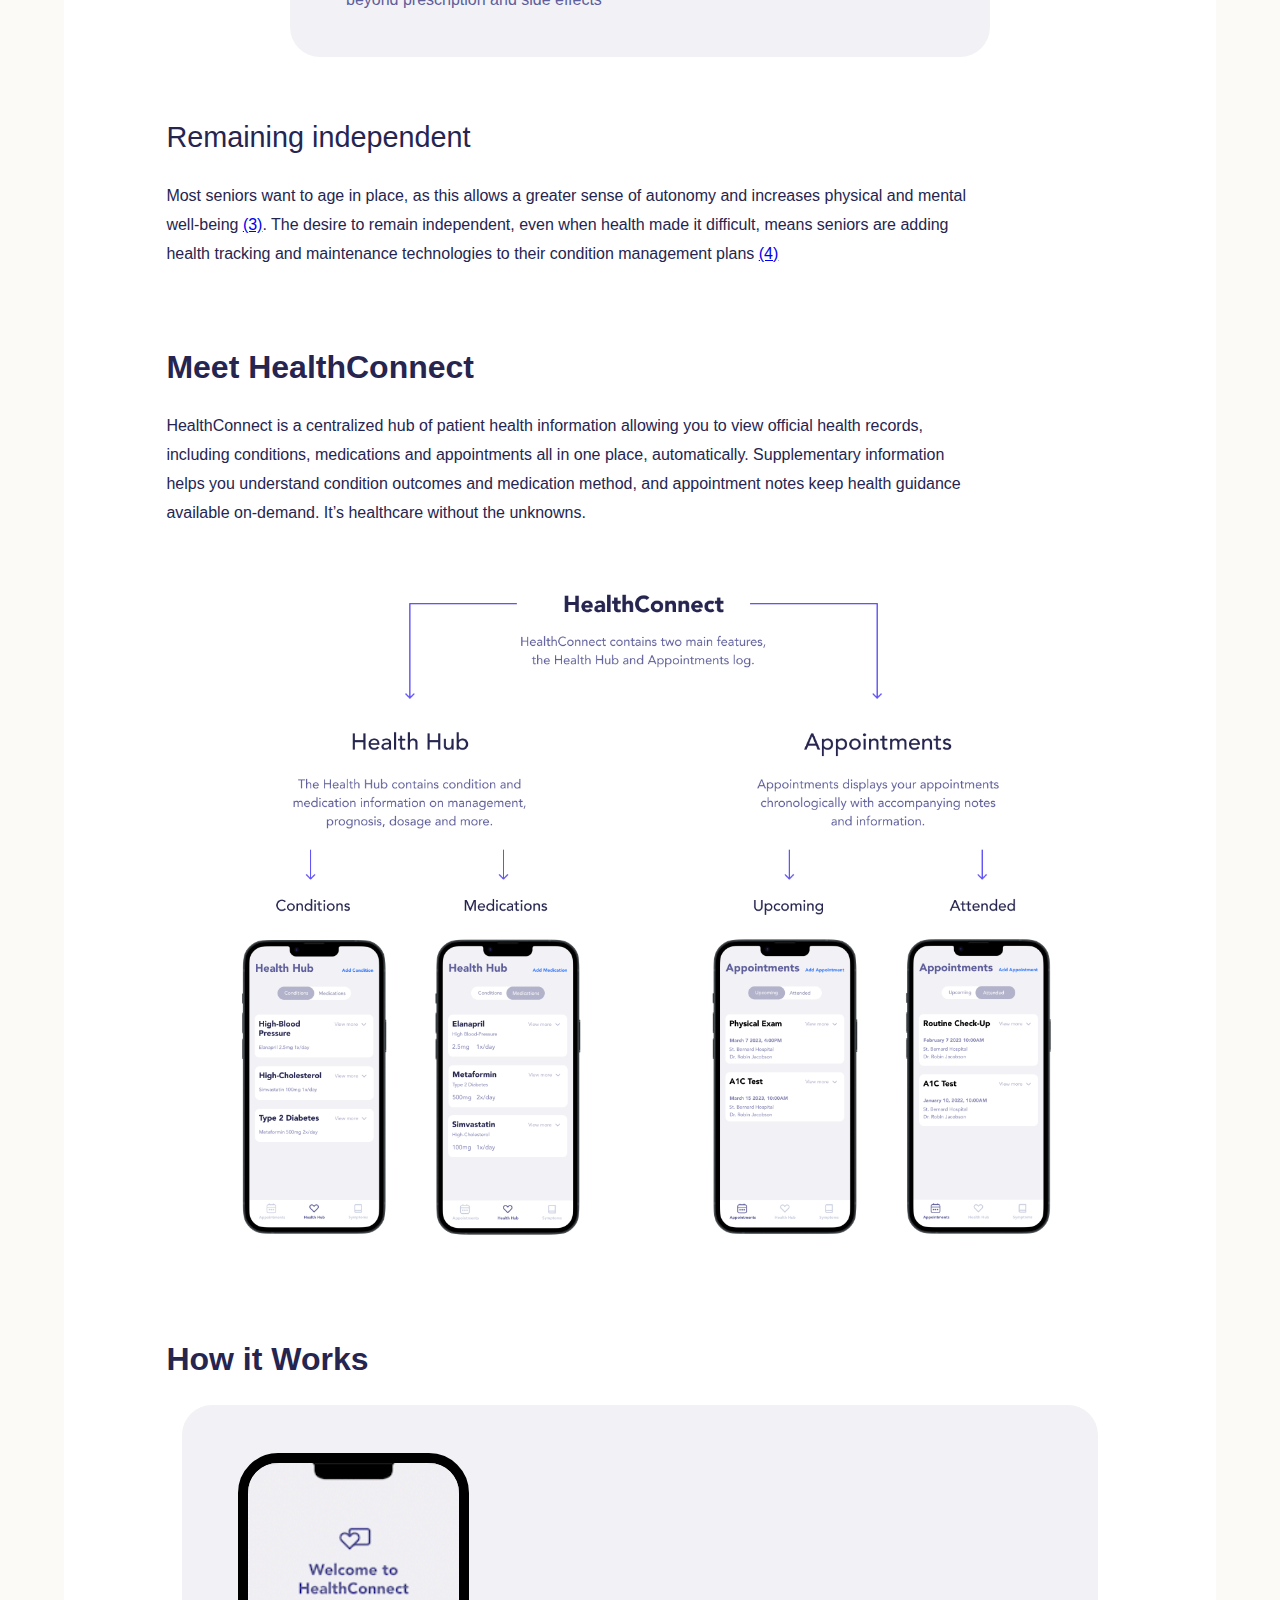
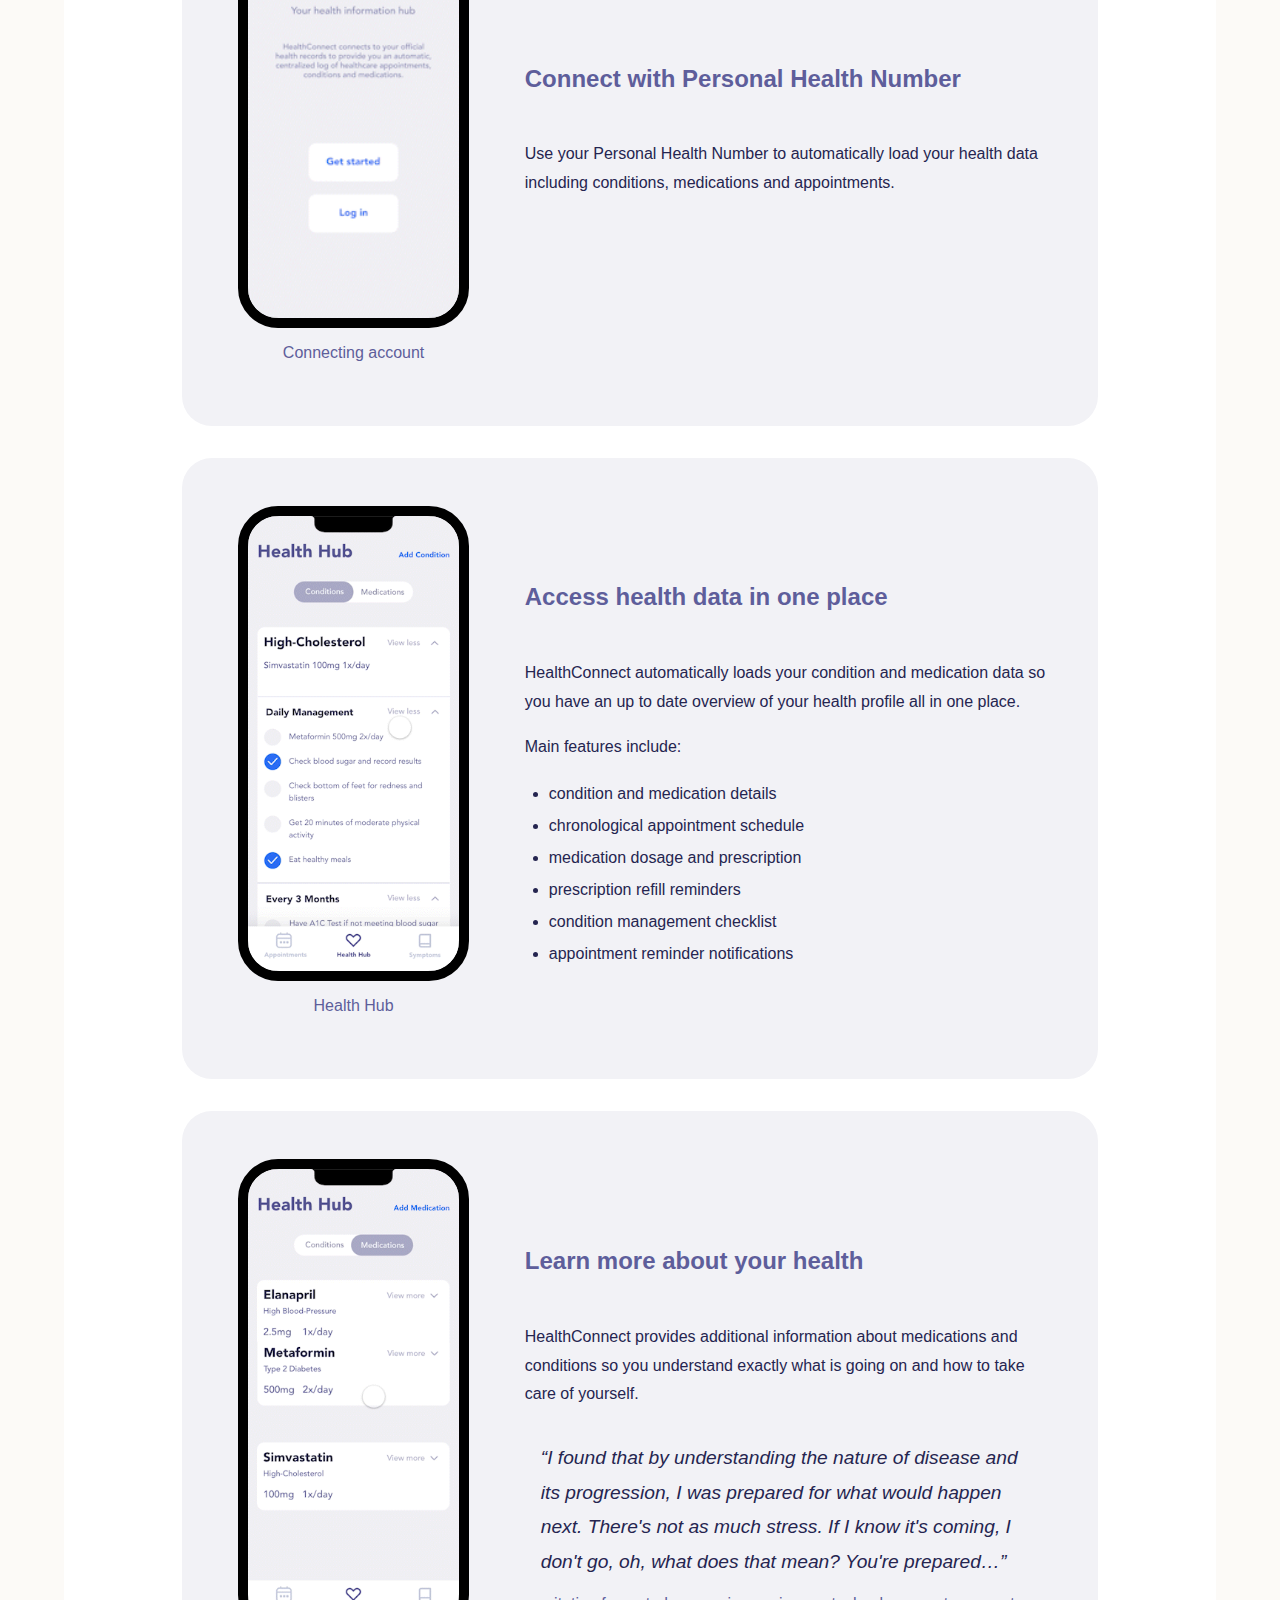
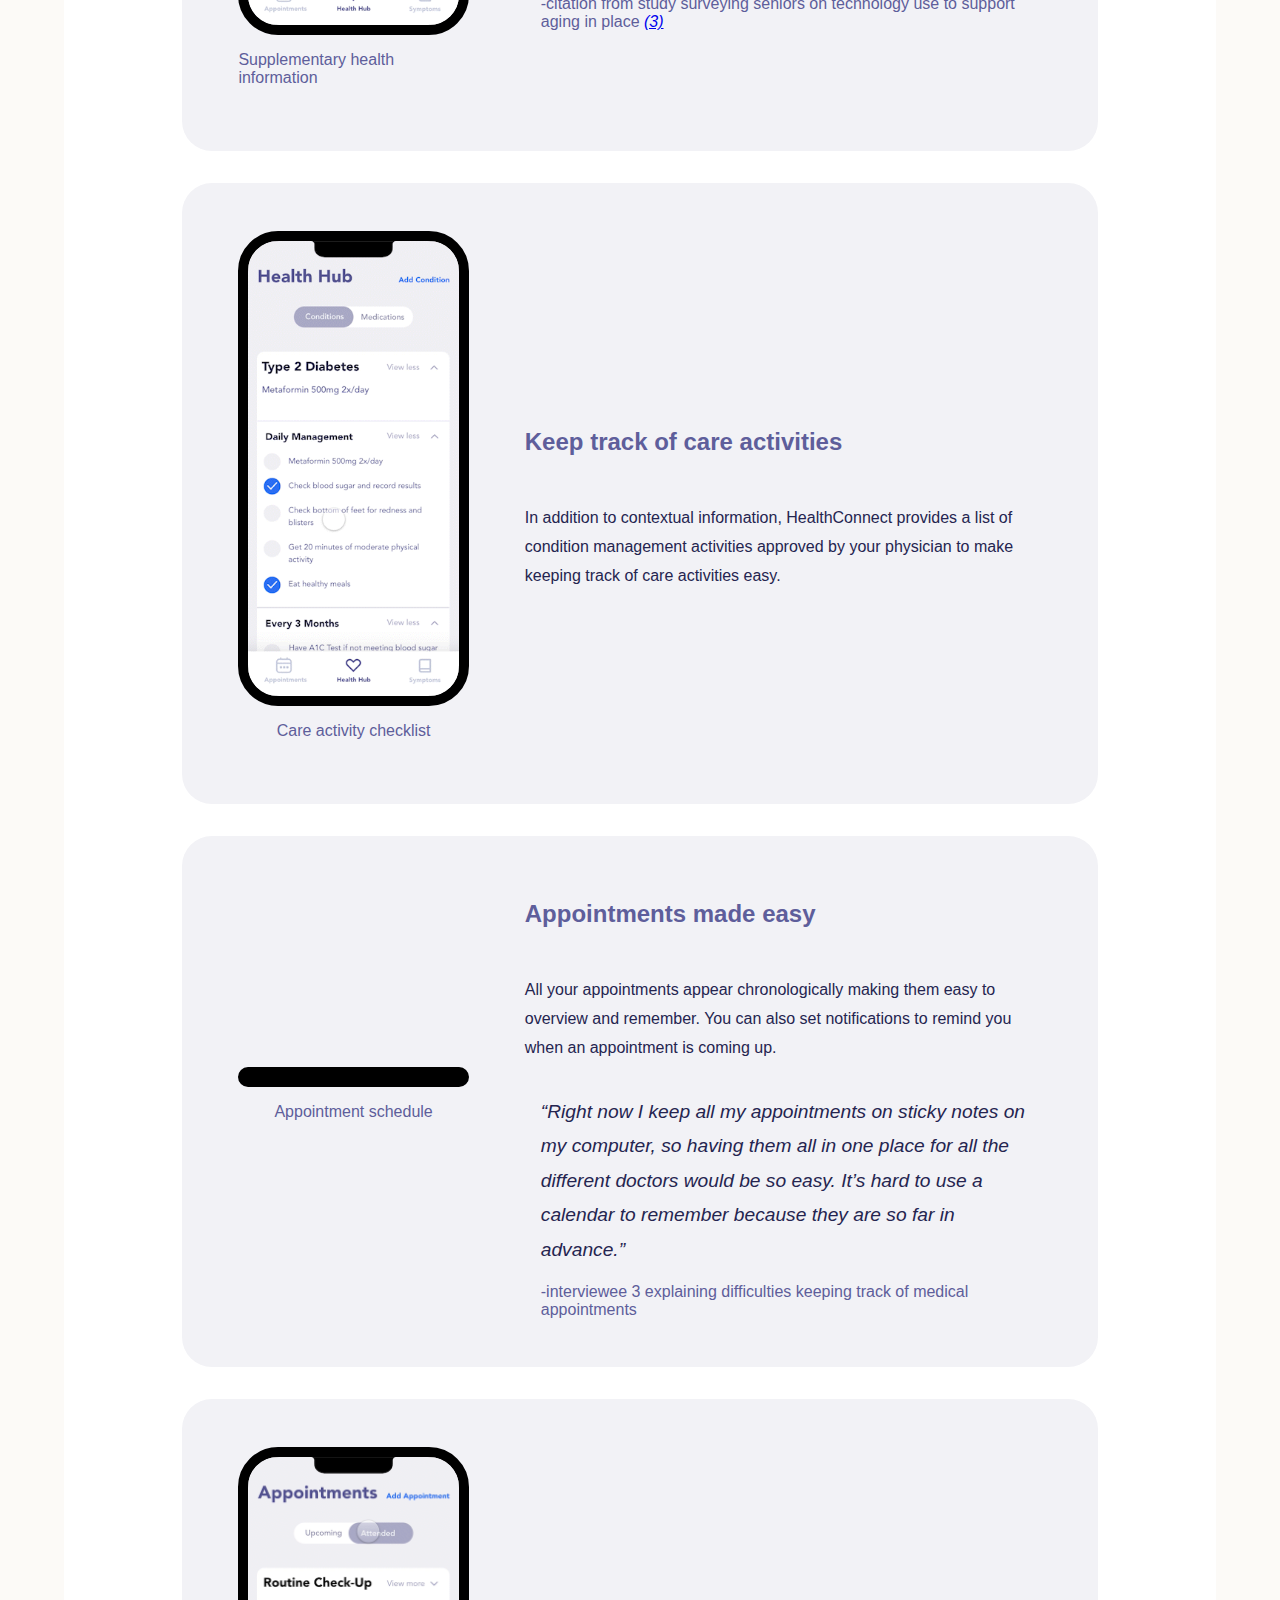
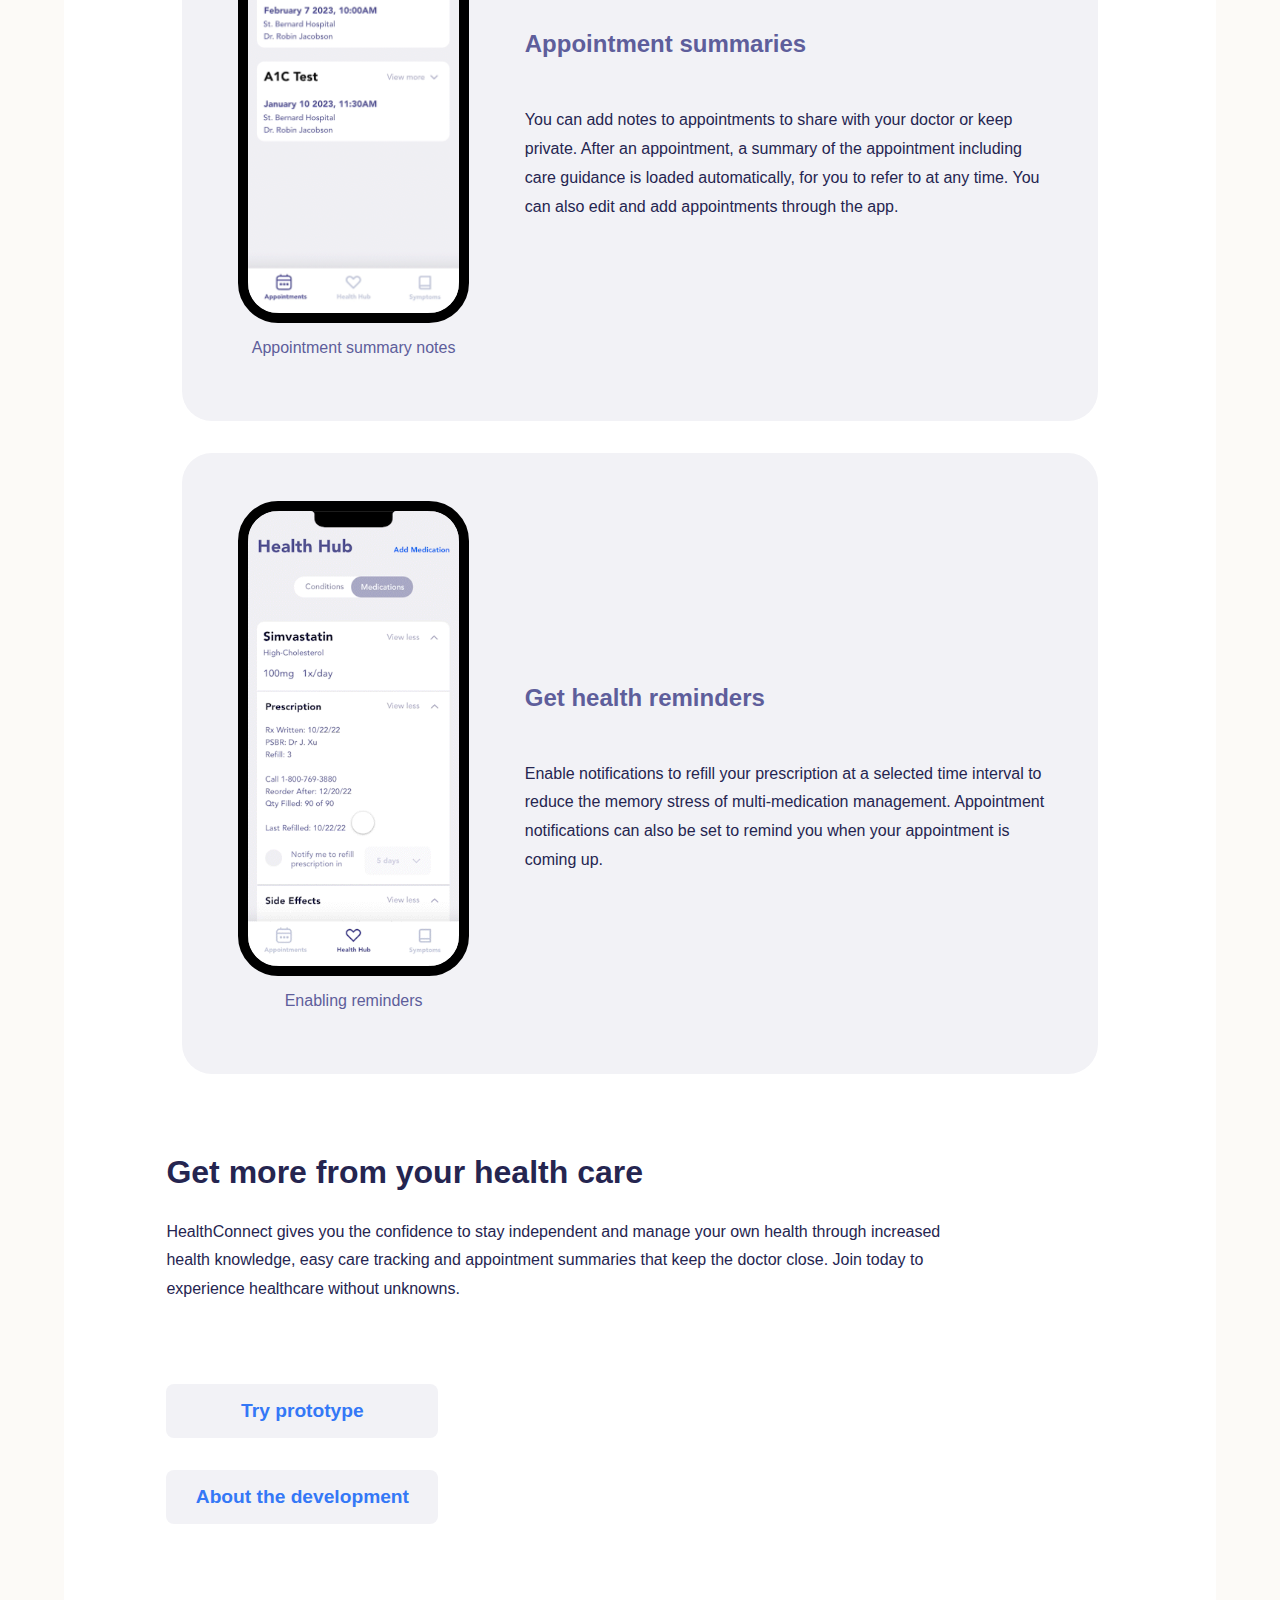
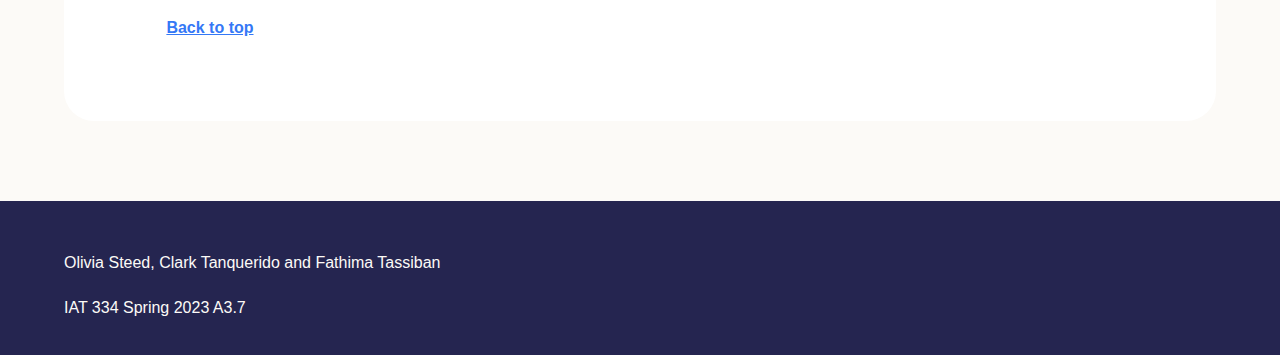
==== commit 16671679: "adding design domain" ====
--- a/index.html
+++ b/index.html
@@ -76,9 +76,8 @@
                                 really give you lifestyle information at a pharmacy.”
                             </p>
                         </blockquote>
-                        <figcaption class="quote-caption"> -senior we interviewed explaining struggles to obtain medical
-                            information that goes
-                            beyond
+                        <figcaption class="quote-caption"> -interviewee 3 explaining struggles to obtain medical
+                            information beyond
                             prescription and side effects
                         </figcaption>
                     </figure>
--- a/css/flexbox.css
+++ b/css/flexbox.css
@@ -1 +1 @@
-*,:after,:before{-webkit-box-sizing:border-box;box-sizing:border-box}.nav-container{display:-webkit-box;display:-ms-flexbox;display:flex;-webkit-box-orient:horizontal;-webkit-box-direction:normal;-ms-flex-direction:row;flex-direction:row;-webkit-box-align:baseline;-ms-flex-align:baseline;align-items:baseline}.nav-item-center{display:-webkit-box;display:-ms-flexbox;display:flex;-webkit-box-flex:1;-ms-flex:1;flex:1;-webkit-box-pack:center;-ms-flex-pack:center;justify-content:center}.nav-item-left{display:-webkit-box;display:-ms-flexbox;display:flex;-webkit-box-flex:1;-ms-flex:1;flex:1;-webkit-box-pack:left;-ms-flex-pack:left;justify-content:left}.nav-item-right{display:-webkit-box;display:-ms-flexbox;display:flex;-webkit-box-flex:1;-ms-flex:1;flex:1;-webkit-box-pack:right;-ms-flex-pack:right;justify-content:right}.persona-caption{-webkit-box-flex:1;-ms-flex:1 1 auto;flex:1 1 auto;width:5rem}.persona-content{display:-webkit-box;display:-ms-flexbox;display:flex;-webkit-box-flex:1;-ms-flex:1 1 auto;flex:1 1 auto;-webkit-box-orient:vertical;-webkit-box-direction:normal;-ms-flex-direction:column;flex-direction:column;-webkit-box-align:center;-ms-flex-align:center;align-items:center}@media screen and (min-width:1098px){.persona-container{display:-webkit-box;display:-ms-flexbox;display:flex;-webkit-box-orient:horizontal;-webkit-box-direction:normal;-ms-flex-direction:row;flex-direction:row}.persona-img{display:-webkit-box;display:-ms-flexbox;display:flex;-webkit-box-orient:vertical;-webkit-box-direction:normal;-ms-flex-direction:column;flex-direction:column;-webkit-box-pack:center;-ms-flex-pack:center;justify-content:center;width:12rem}}@media screen and (max-width:1098px){.persona-container{display:-webkit-box;display:-ms-flexbox;display:flex;-webkit-box-orient:vertical;-webkit-box-direction:normal;-ms-flex-direction:column;flex-direction:column}.persona-img{display:-webkit-box;display:-ms-flexbox;display:flex;-webkit-box-orient:vertical;-webkit-box-direction:normal;-ms-flex-direction:column;flex-direction:column;-webkit-box-pack:center;-ms-flex-pack:center;justify-content:center;width:18rem}}@media screen and (min-width:827px){.feature-container{display:-webkit-box;display:-ms-flexbox;display:flex;-webkit-box-orient:horizontal;-webkit-box-direction:normal;-ms-flex-direction:row;flex-direction:row}}@media screen and (max-width:827px){.feature-container{display:-webkit-box;display:-ms-flexbox;display:flex;-webkit-box-orient:vertical;-webkit-box-direction:normal;-ms-flex-direction:column;flex-direction:column}}.feature-wrapper{display:-webkit-box;display:-ms-flexbox;display:flex;-webkit-box-orient:vertical;-webkit-box-direction:normal;-ms-flex-direction:column;flex-direction:column;-webkit-box-align:center;-ms-flex-align:center;align-items:center}.feature-item{display:-webkit-box;display:-ms-flexbox;display:flex;-webkit-box-orient:vertical;-webkit-box-direction:normal;-ms-flex-direction:column;flex-direction:column;-webkit-box-pack:center;-ms-flex-pack:center;justify-content:center}.feature-item-text{display:-webkit-box;display:-ms-flexbox;display:flex;-webkit-box-orient:vertical;-webkit-box-direction:normal;-ms-flex-direction:column;flex-direction:column;padding:1rem;padding-right:2rem;-webkit-box-pack:center;-ms-flex-pack:center;justify-content:center}.quote-box-width{max-width:700px}@media screen and (max-width:900px){.content-inner-box{display:-webkit-box;display:-ms-flexbox;display:flex;-webkit-box-orient:vertical;-webkit-box-direction:normal;-ms-flex-direction:column;flex-direction:column;margin-left:1rem;margin-right:1rem}}@media screen and (min-width:900px){.content-inner-box{display:-webkit-box;display:-ms-flexbox;display:flex;-webkit-box-orient:horizontal;-webkit-box-direction:normal;-ms-flex-direction:row;flex-direction:row;margin-left:1rem;margin-right:1rem}}.content-box-item{display:-webkit-box;display:-ms-flexbox;display:flex;-webkit-box-flex:1;-ms-flex:1 1 auto;flex:1 1 auto;-webkit-box-orient:vertical;-webkit-box-direction:normal;-ms-flex-direction:column;flex-direction:column;padding-top:1rem;padding-bottom:2rem;padding-left:2rem;padding-right:2rem;margin:1rem}.scenario-wrapper{display:-webkit-box;display:-ms-flexbox;display:flex;-webkit-box-orient:vertical;-webkit-box-direction:normal;-ms-flex-direction:column;flex-direction:column}.scenario-content{display:-webkit-box;display:-ms-flexbox;display:flex;-webkit-box-orient:horizontal;-webkit-box-direction:normal;-ms-flex-direction:row;flex-direction:row;-ms-flex-wrap:wrap;flex-wrap:wrap}.scenario-item{display:-webkit-box;display:-ms-flexbox;display:flex;-webkit-box-flex:1;-ms-flex:1 1 auto;flex:1 1 auto;-webkit-box-orient:vertical;-webkit-box-direction:normal;-ms-flex-direction:column;flex-direction:column;-webkit-box-pack:start;-ms-flex-pack:start;justify-content:flex-start;margin:0.25rem}.scenario-figure{width:12rem;margin:0px;padding:0px}.scenario-img{width:12rem;margin:0px;padding:0px}.scenario-text{font-size:0.8rem}.image-wrapper{display:-webkit-box;display:-ms-flexbox;display:flex;-webkit-box-orient:vertical;-webkit-box-direction:normal;-ms-flex-direction:column;flex-direction:column;-webkit-box-align:center;-ms-flex-align:center;align-items:center}.multiple-image-wrapper{display:-webkit-box;display:-ms-flexbox;display:flex;-webkit-box-orient:horizontal;-webkit-box-direction:normal;-ms-flex-direction:row;flex-direction:row;-ms-flex-pack:distribute;justify-content:space-around;padding-bottom:3rem}.image-caption{-ms-flex-item-align:center;-ms-grid-row-align:center;align-self:center;margin-bottom:1rem}.card-gif-wrapper{display:-webkit-box;display:-ms-flexbox;display:flex;-webkit-box-orient:vertical;-webkit-box-direction:normal;-ms-flex-direction:column;flex-direction:column;-webkit-box-align:center;-ms-flex-align:center;align-items:center}.card-gif-content{width:18vw}@media screen and (max-width:800px){.image-caption-box{display:-webkit-box;display:-ms-flexbox;display:flex;-webkit-box-orient:vertical;-webkit-box-direction:normal;-ms-flex-direction:column;flex-direction:column;-webkit-box-align:center;-ms-flex-align:center;align-items:center;margin-bottom:1rem;width:80vw}.image-caption-box img{width:65vw}.gif-caption-box{display:-webkit-box;display:-ms-flexbox;display:flex;-webkit-box-orient:vertical;-webkit-box-direction:normal;-ms-flex-direction:column;flex-direction:column;margin-bottom:1rem;width:50vw}.gif-border{border-radius:30px;border:8px black solid}.card-gif-content{width:25vw}.multiple-gif-caption-box{display:-webkit-box;display:-ms-flexbox;display:flex;-webkit-box-orient:vertical;-webkit-box-direction:normal;-ms-flex-direction:column;flex-direction:column;margin-bottom:1rem;width:25vw}.multiple-gif-border{border-radius:20px;border:5px black solid}}@media screen and (min-width:800px){.image-caption-box{display:-webkit-box;display:-ms-flexbox;display:flex;-webkit-box-orient:vertical;-webkit-box-direction:normal;-ms-flex-direction:column;flex-direction:column;-webkit-box-align:center;-ms-flex-align:center;align-items:center;margin-bottom:1rem;width:65vw}.image-caption-box img{width:65vw}.gif-caption-box{display:-webkit-box;display:-ms-flexbox;display:flex;-webkit-box-orient:vertical;-webkit-box-direction:normal;-ms-flex-direction:column;flex-direction:column;margin-bottom:1rem;width:25vw}.gif-border{border-radius:32px;border:8px black solid}.multiple-gif-caption-box{display:-webkit-box;display:-ms-flexbox;display:flex;-webkit-box-orient:vertical;-webkit-box-direction:normal;-ms-flex-direction:column;flex-direction:column;margin-bottom:1rem;width:20vw}.multiple-gif-border{border-radius:30px;border:8px black solid}}@media screen and (min-width:1200px){.gif-border{border-radius:40px;border:10px black solid}.multiple-gif-border{border-radius:50px;border:10px black solid}}+*,:after,:before{-webkit-box-sizing:border-box;box-sizing:border-box}.nav-container{display:-webkit-box;display:-ms-flexbox;display:flex;-webkit-box-orient:horizontal;-webkit-box-direction:normal;-ms-flex-direction:row;flex-direction:row;-webkit-box-align:baseline;-ms-flex-align:baseline;align-items:baseline}.nav-item-center{display:-webkit-box;display:-ms-flexbox;display:flex;-webkit-box-flex:1;-ms-flex:1;flex:1;-webkit-box-pack:center;-ms-flex-pack:center;justify-content:center}.nav-item-left{display:-webkit-box;display:-ms-flexbox;display:flex;-webkit-box-flex:1;-ms-flex:1;flex:1;-webkit-box-pack:left;-ms-flex-pack:left;justify-content:left}.nav-item-right{display:-webkit-box;display:-ms-flexbox;display:flex;-webkit-box-flex:1;-ms-flex:1;flex:1;-webkit-box-pack:right;-ms-flex-pack:right;justify-content:right}.persona-caption{-webkit-box-flex:1;-ms-flex:1 1 auto;flex:1 1 auto;width:5rem}.persona-content{display:-webkit-box;display:-ms-flexbox;display:flex;-webkit-box-flex:1;-ms-flex:1 1 auto;flex:1 1 auto;-webkit-box-orient:vertical;-webkit-box-direction:normal;-ms-flex-direction:column;flex-direction:column;-webkit-box-align:center;-ms-flex-align:center;align-items:center}@media screen and (min-width:1098px){.persona-container{display:-webkit-box;display:-ms-flexbox;display:flex;-webkit-box-orient:horizontal;-webkit-box-direction:normal;-ms-flex-direction:row;flex-direction:row}.persona-img{display:-webkit-box;display:-ms-flexbox;display:flex;-webkit-box-orient:vertical;-webkit-box-direction:normal;-ms-flex-direction:column;flex-direction:column;-webkit-box-pack:center;-ms-flex-pack:center;justify-content:center;width:12rem}}@media screen and (max-width:1098px){.persona-container{display:-webkit-box;display:-ms-flexbox;display:flex;-webkit-box-orient:vertical;-webkit-box-direction:normal;-ms-flex-direction:column;flex-direction:column}.persona-img{display:-webkit-box;display:-ms-flexbox;display:flex;-webkit-box-orient:vertical;-webkit-box-direction:normal;-ms-flex-direction:column;flex-direction:column;-webkit-box-pack:center;-ms-flex-pack:center;justify-content:center;width:18rem}}@media screen and (min-width:827px){.feature-container{display:-webkit-box;display:-ms-flexbox;display:flex;-webkit-box-orient:horizontal;-webkit-box-direction:normal;-ms-flex-direction:row;flex-direction:row}}@media screen and (max-width:827px){.feature-container{display:-webkit-box;display:-ms-flexbox;display:flex;-webkit-box-orient:vertical;-webkit-box-direction:normal;-ms-flex-direction:column;flex-direction:column}}.feature-wrapper{display:-webkit-box;display:-ms-flexbox;display:flex;-webkit-box-orient:vertical;-webkit-box-direction:normal;-ms-flex-direction:column;flex-direction:column;-webkit-box-align:center;-ms-flex-align:center;align-items:center}.feature-item{display:-webkit-box;display:-ms-flexbox;display:flex;-webkit-box-orient:vertical;-webkit-box-direction:normal;-ms-flex-direction:column;flex-direction:column;-webkit-box-pack:center;-ms-flex-pack:center;justify-content:center}.feature-item-text{display:-webkit-box;display:-ms-flexbox;display:flex;-webkit-box-orient:vertical;-webkit-box-direction:normal;-ms-flex-direction:column;flex-direction:column;padding:1rem;padding-right:2rem;-webkit-box-pack:center;-ms-flex-pack:center;justify-content:center}.quote-box-width{max-width:700px}.challenge-box-width{max-width:850px}@media screen and (max-width:900px){.content-inner-box{display:-webkit-box;display:-ms-flexbox;display:flex;-webkit-box-orient:vertical;-webkit-box-direction:normal;-ms-flex-direction:column;flex-direction:column;margin-left:1rem;margin-right:1rem}}@media screen and (min-width:900px){.content-inner-box{display:-webkit-box;display:-ms-flexbox;display:flex;-webkit-box-orient:horizontal;-webkit-box-direction:normal;-ms-flex-direction:row;flex-direction:row;margin-left:1rem;margin-right:1rem}}.content-box-item{display:-webkit-box;display:-ms-flexbox;display:flex;-webkit-box-flex:1;-ms-flex:1 1 auto;flex:1 1 auto;-webkit-box-orient:vertical;-webkit-box-direction:normal;-ms-flex-direction:column;flex-direction:column;padding-top:1rem;padding-bottom:2rem;padding-left:2rem;padding-right:2rem;margin:1rem}.scenario-wrapper{display:-webkit-box;display:-ms-flexbox;display:flex;-webkit-box-orient:vertical;-webkit-box-direction:normal;-ms-flex-direction:column;flex-direction:column}.scenario-content{display:-webkit-box;display:-ms-flexbox;display:flex;-webkit-box-orient:horizontal;-webkit-box-direction:normal;-ms-flex-direction:row;flex-direction:row;-ms-flex-wrap:wrap;flex-wrap:wrap}.scenario-item{display:-webkit-box;display:-ms-flexbox;display:flex;-webkit-box-flex:1;-ms-flex:1 1 auto;flex:1 1 auto;-webkit-box-orient:vertical;-webkit-box-direction:normal;-ms-flex-direction:column;flex-direction:column;-webkit-box-pack:start;-ms-flex-pack:start;justify-content:flex-start;margin:0.25rem}.scenario-figure{width:12rem;margin:0px;padding:0px}.scenario-img{width:12rem;margin:0px;padding:0px}.scenario-text{font-size:0.8rem}.image-wrapper{display:-webkit-box;display:-ms-flexbox;display:flex;-webkit-box-orient:vertical;-webkit-box-direction:normal;-ms-flex-direction:column;flex-direction:column;-webkit-box-align:center;-ms-flex-align:center;align-items:center}.multiple-image-wrapper{display:-webkit-box;display:-ms-flexbox;display:flex;-webkit-box-orient:horizontal;-webkit-box-direction:normal;-ms-flex-direction:row;flex-direction:row;-ms-flex-pack:distribute;justify-content:space-around;padding-bottom:3rem}.image-caption{-ms-flex-item-align:center;-ms-grid-row-align:center;align-self:center;margin-bottom:1rem}.card-gif-wrapper{display:-webkit-box;display:-ms-flexbox;display:flex;-webkit-box-orient:vertical;-webkit-box-direction:normal;-ms-flex-direction:column;flex-direction:column;-webkit-box-align:center;-ms-flex-align:center;align-items:center}.card-gif-content{width:18vw}@media screen and (max-width:800px){.image-caption-box{display:-webkit-box;display:-ms-flexbox;display:flex;-webkit-box-orient:vertical;-webkit-box-direction:normal;-ms-flex-direction:column;flex-direction:column;-webkit-box-align:center;-ms-flex-align:center;align-items:center;margin-bottom:1rem;width:80vw}.image-caption-box img{width:65vw}.gif-caption-box{display:-webkit-box;display:-ms-flexbox;display:flex;-webkit-box-orient:vertical;-webkit-box-direction:normal;-ms-flex-direction:column;flex-direction:column;margin-bottom:1rem;width:50vw}.gif-border{border-radius:30px;border:8px black solid}.card-gif-content{width:25vw}.multiple-gif-caption-box{display:-webkit-box;display:-ms-flexbox;display:flex;-webkit-box-orient:vertical;-webkit-box-direction:normal;-ms-flex-direction:column;flex-direction:column;margin-bottom:1rem;width:25vw}.multiple-gif-border{border-radius:20px;border:5px black solid}}@media screen and (min-width:800px){.image-caption-box{display:-webkit-box;display:-ms-flexbox;display:flex;-webkit-box-orient:vertical;-webkit-box-direction:normal;-ms-flex-direction:column;flex-direction:column;-webkit-box-align:center;-ms-flex-align:center;align-items:center;margin-bottom:1rem;width:65vw}.image-caption-box img{width:65vw}.gif-caption-box{display:-webkit-box;display:-ms-flexbox;display:flex;-webkit-box-orient:vertical;-webkit-box-direction:normal;-ms-flex-direction:column;flex-direction:column;margin-bottom:1rem;width:25vw}.gif-border{border-radius:32px;border:8px black solid}.multiple-gif-caption-box{display:-webkit-box;display:-ms-flexbox;display:flex;-webkit-box-orient:vertical;-webkit-box-direction:normal;-ms-flex-direction:column;flex-direction:column;margin-bottom:1rem;width:20vw}.multiple-gif-border{border-radius:30px;border:8px black solid}}@media screen and (min-width:1200px){.gif-border{border-radius:40px;border:10px black solid}.multiple-gif-border{border-radius:50px;border:10px black solid}}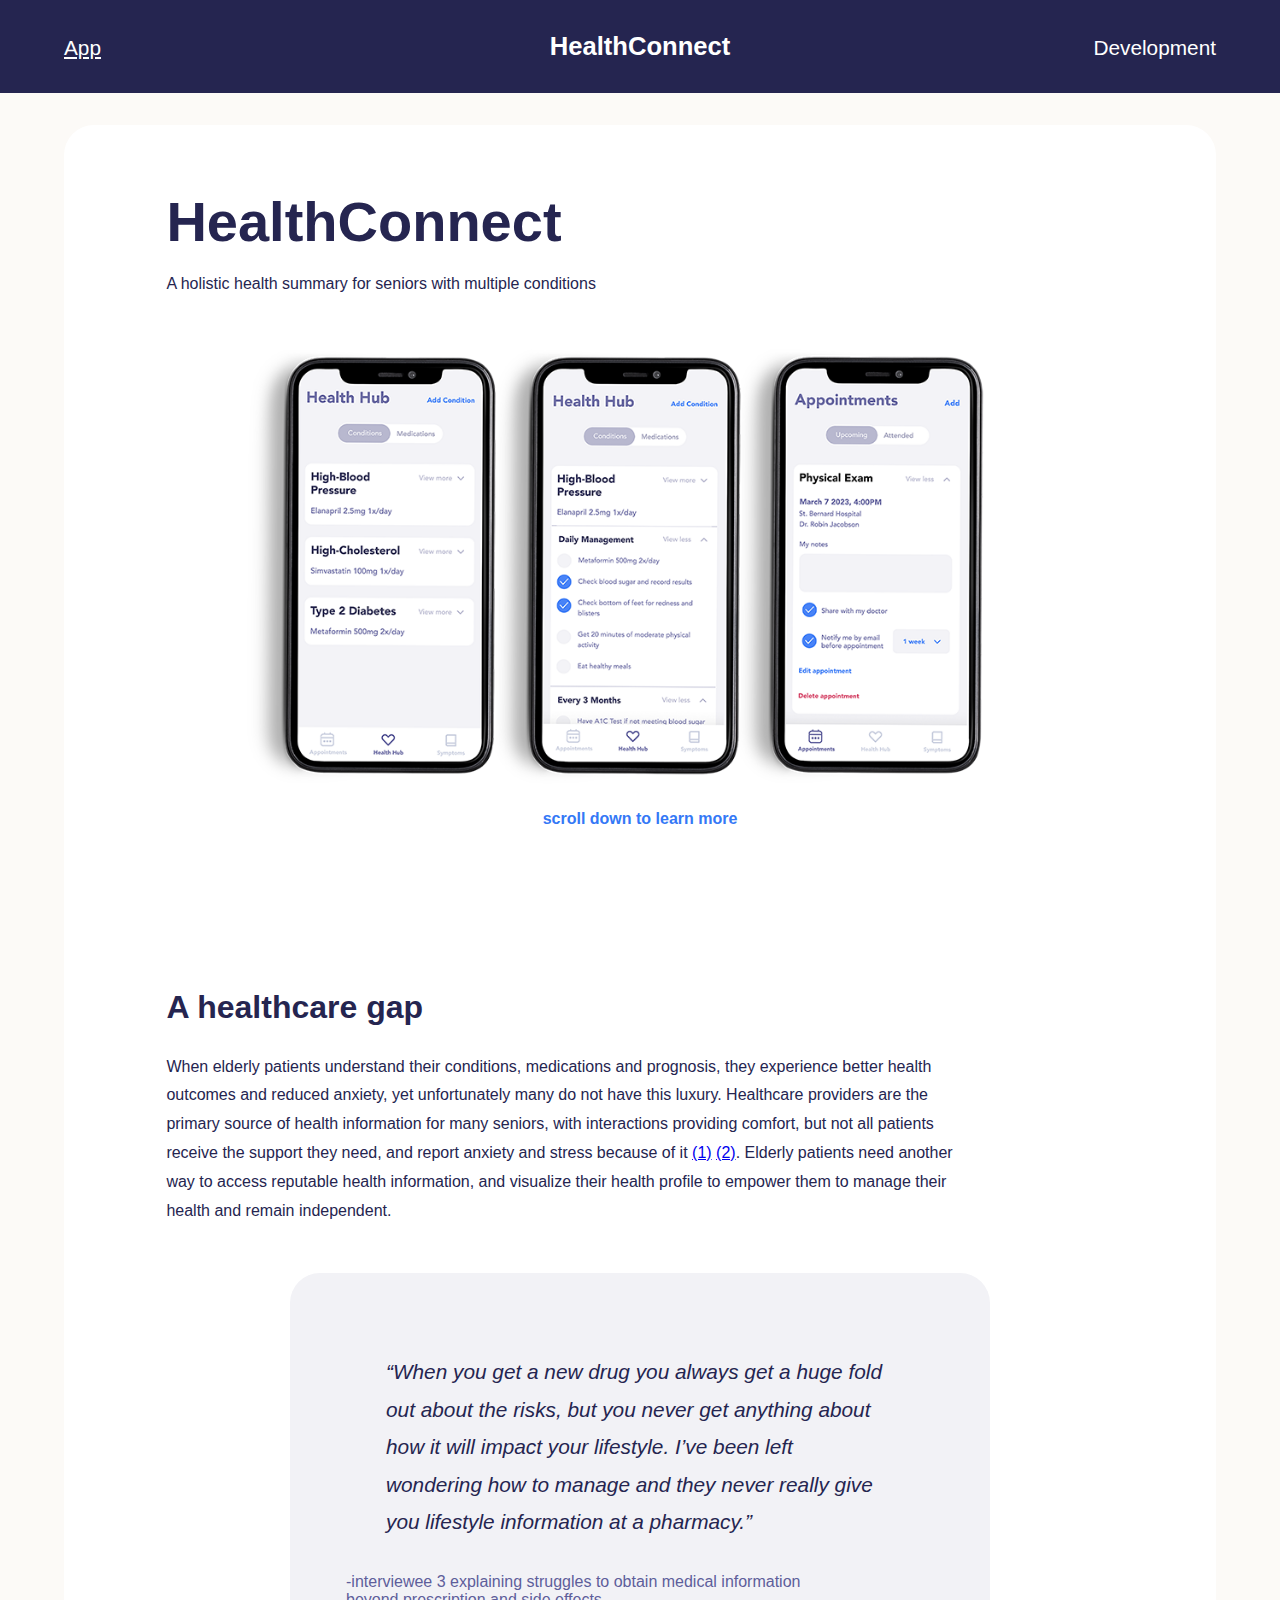
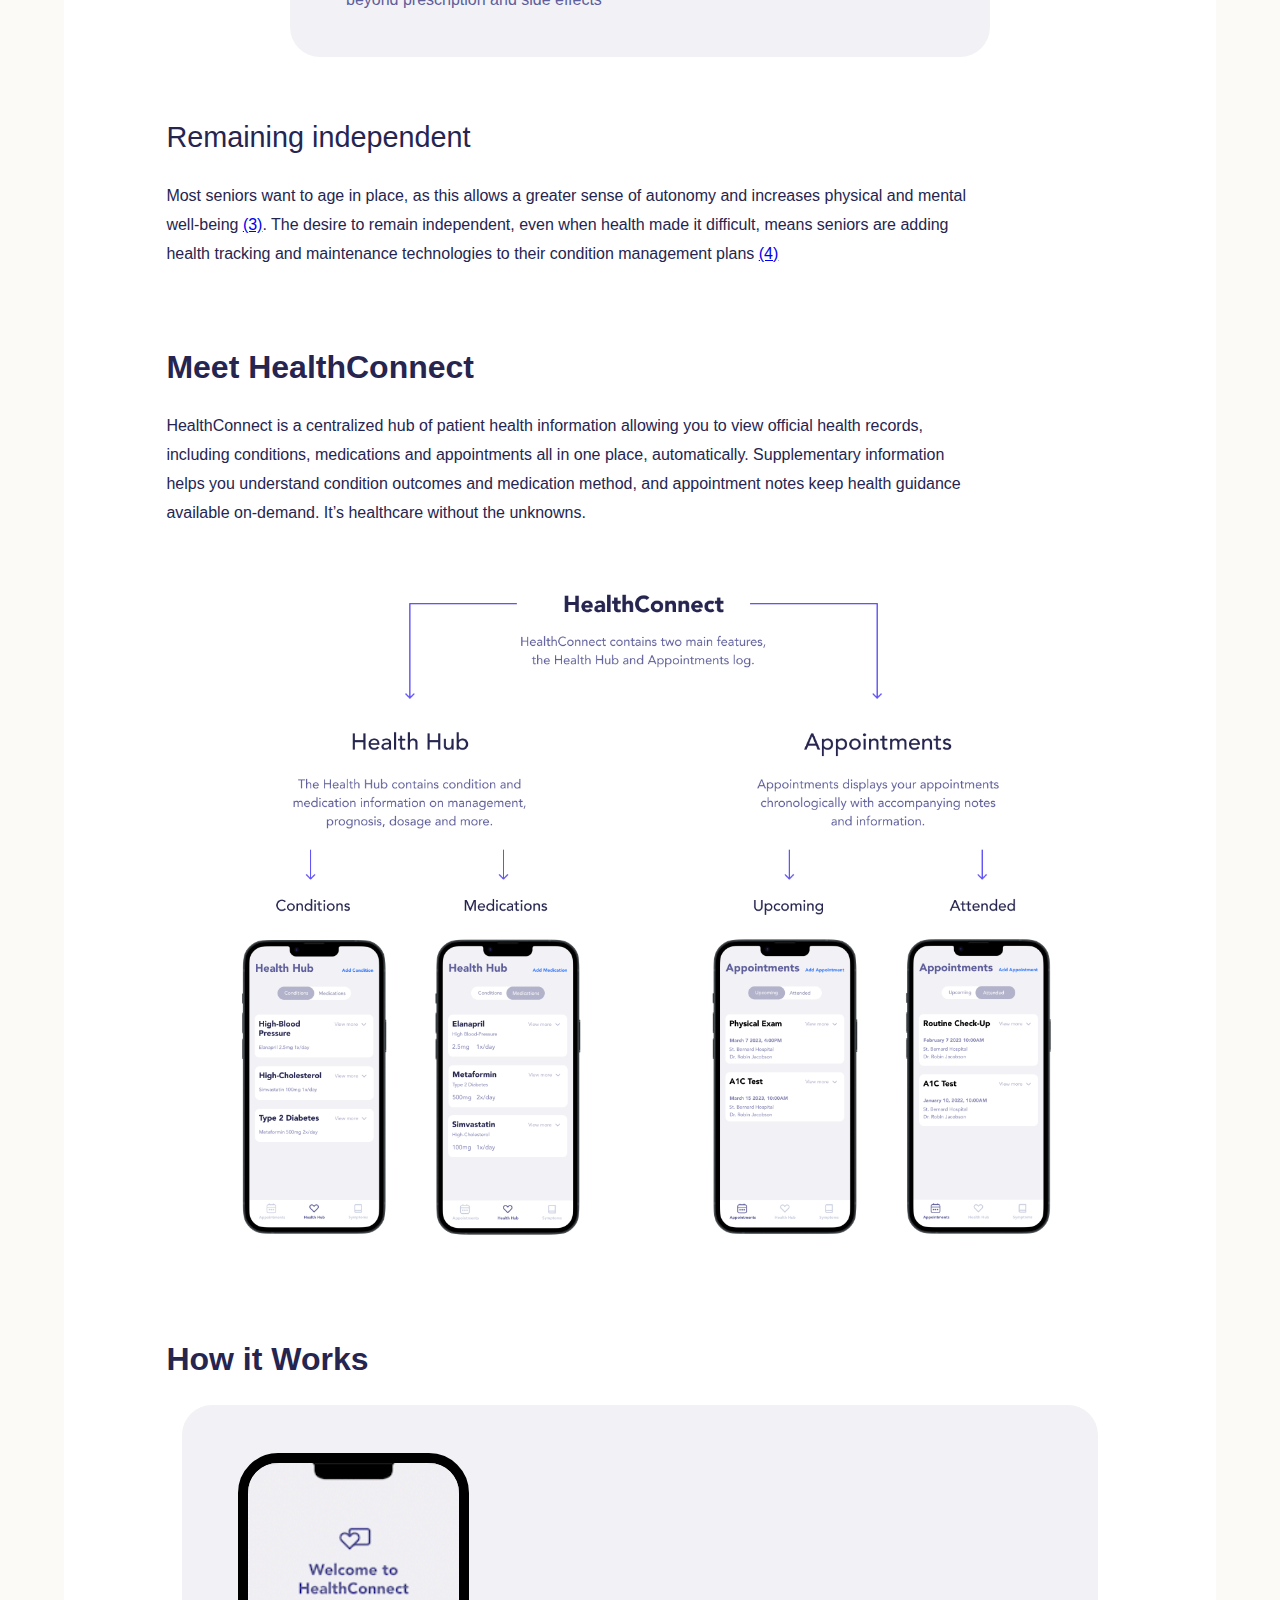
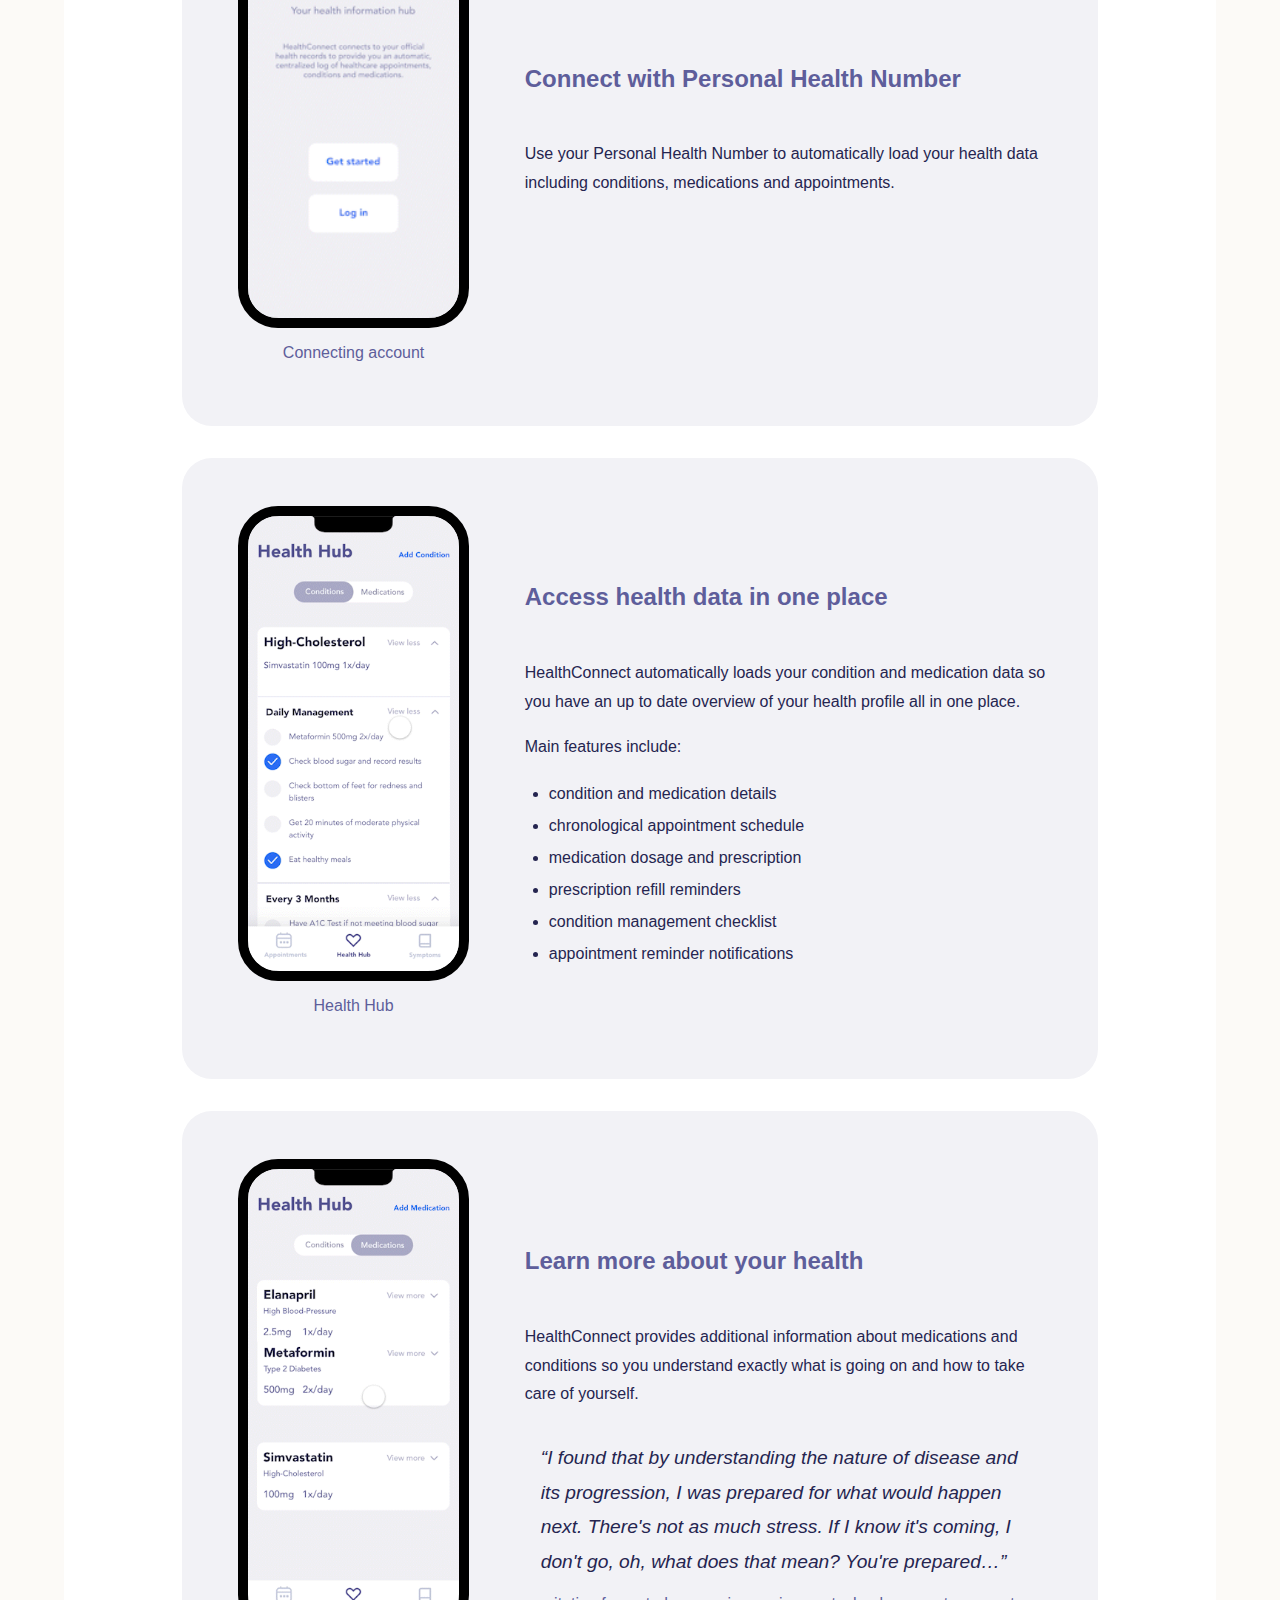
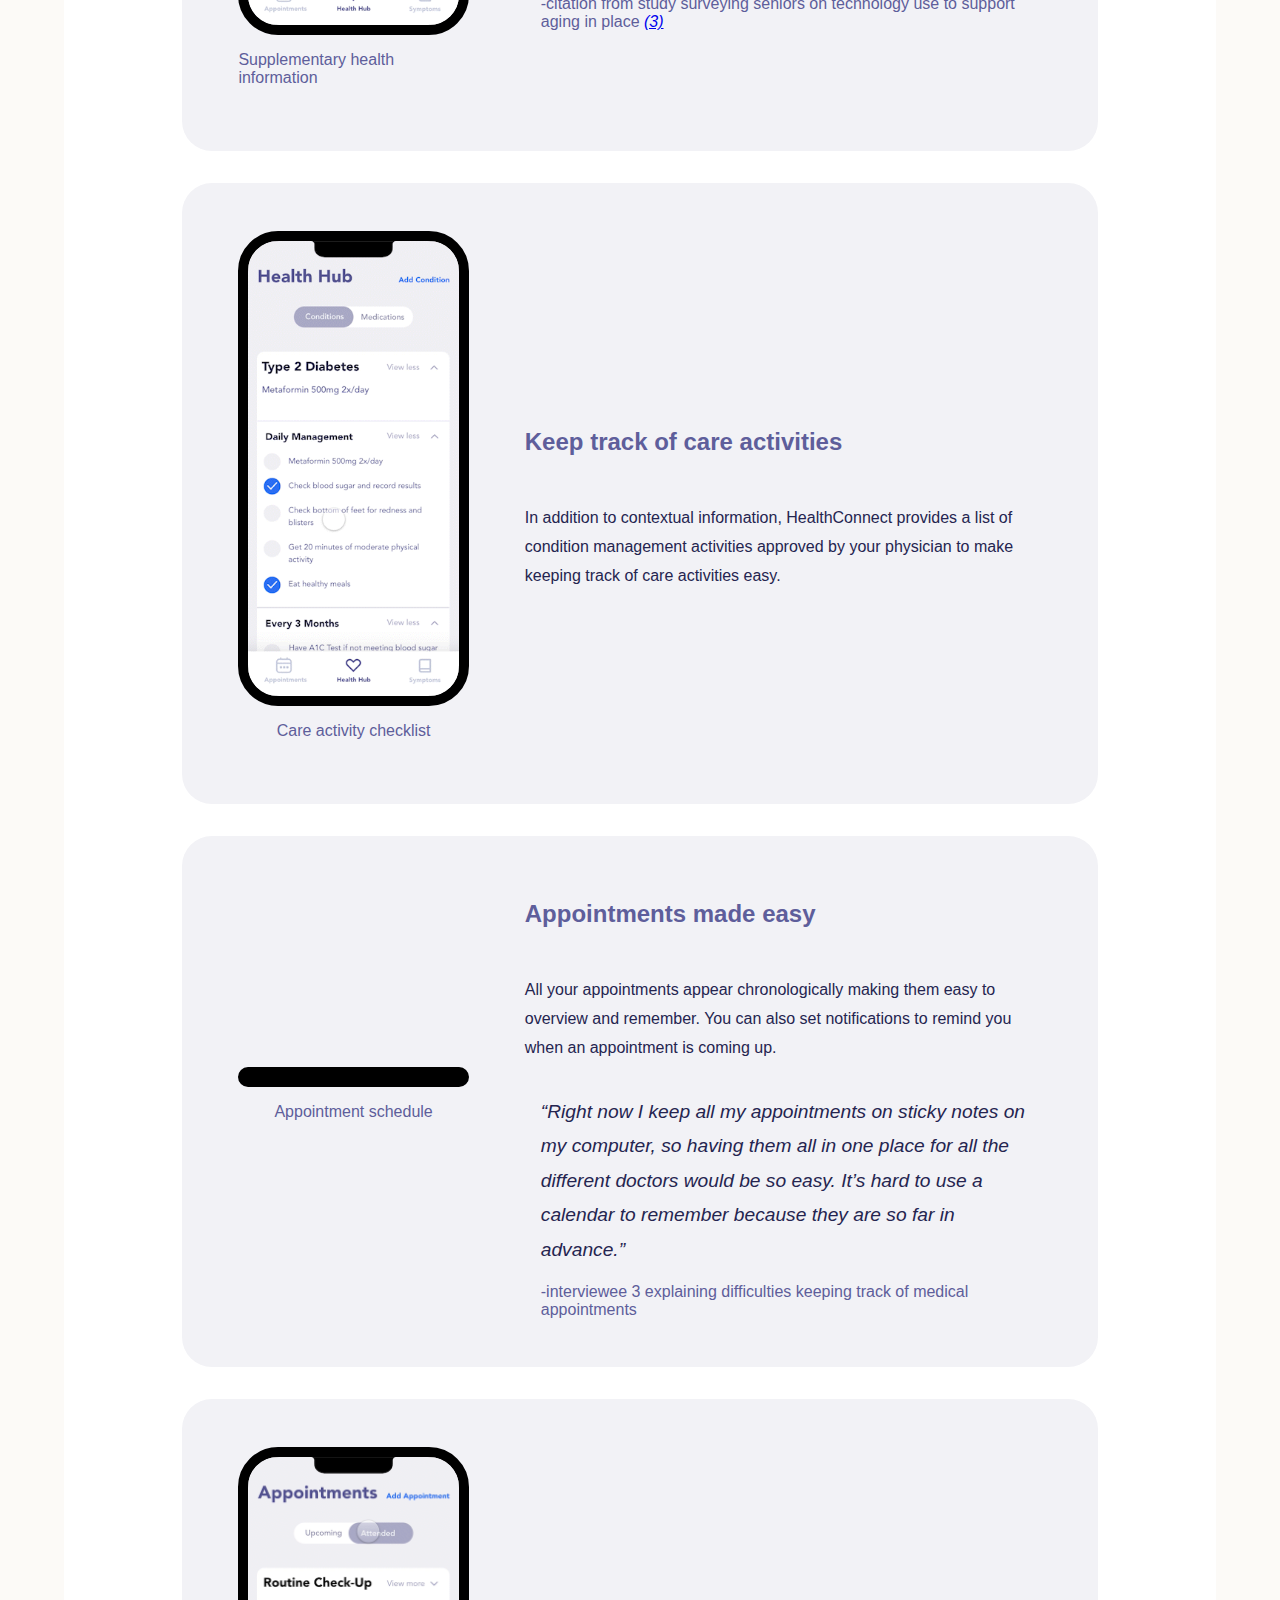
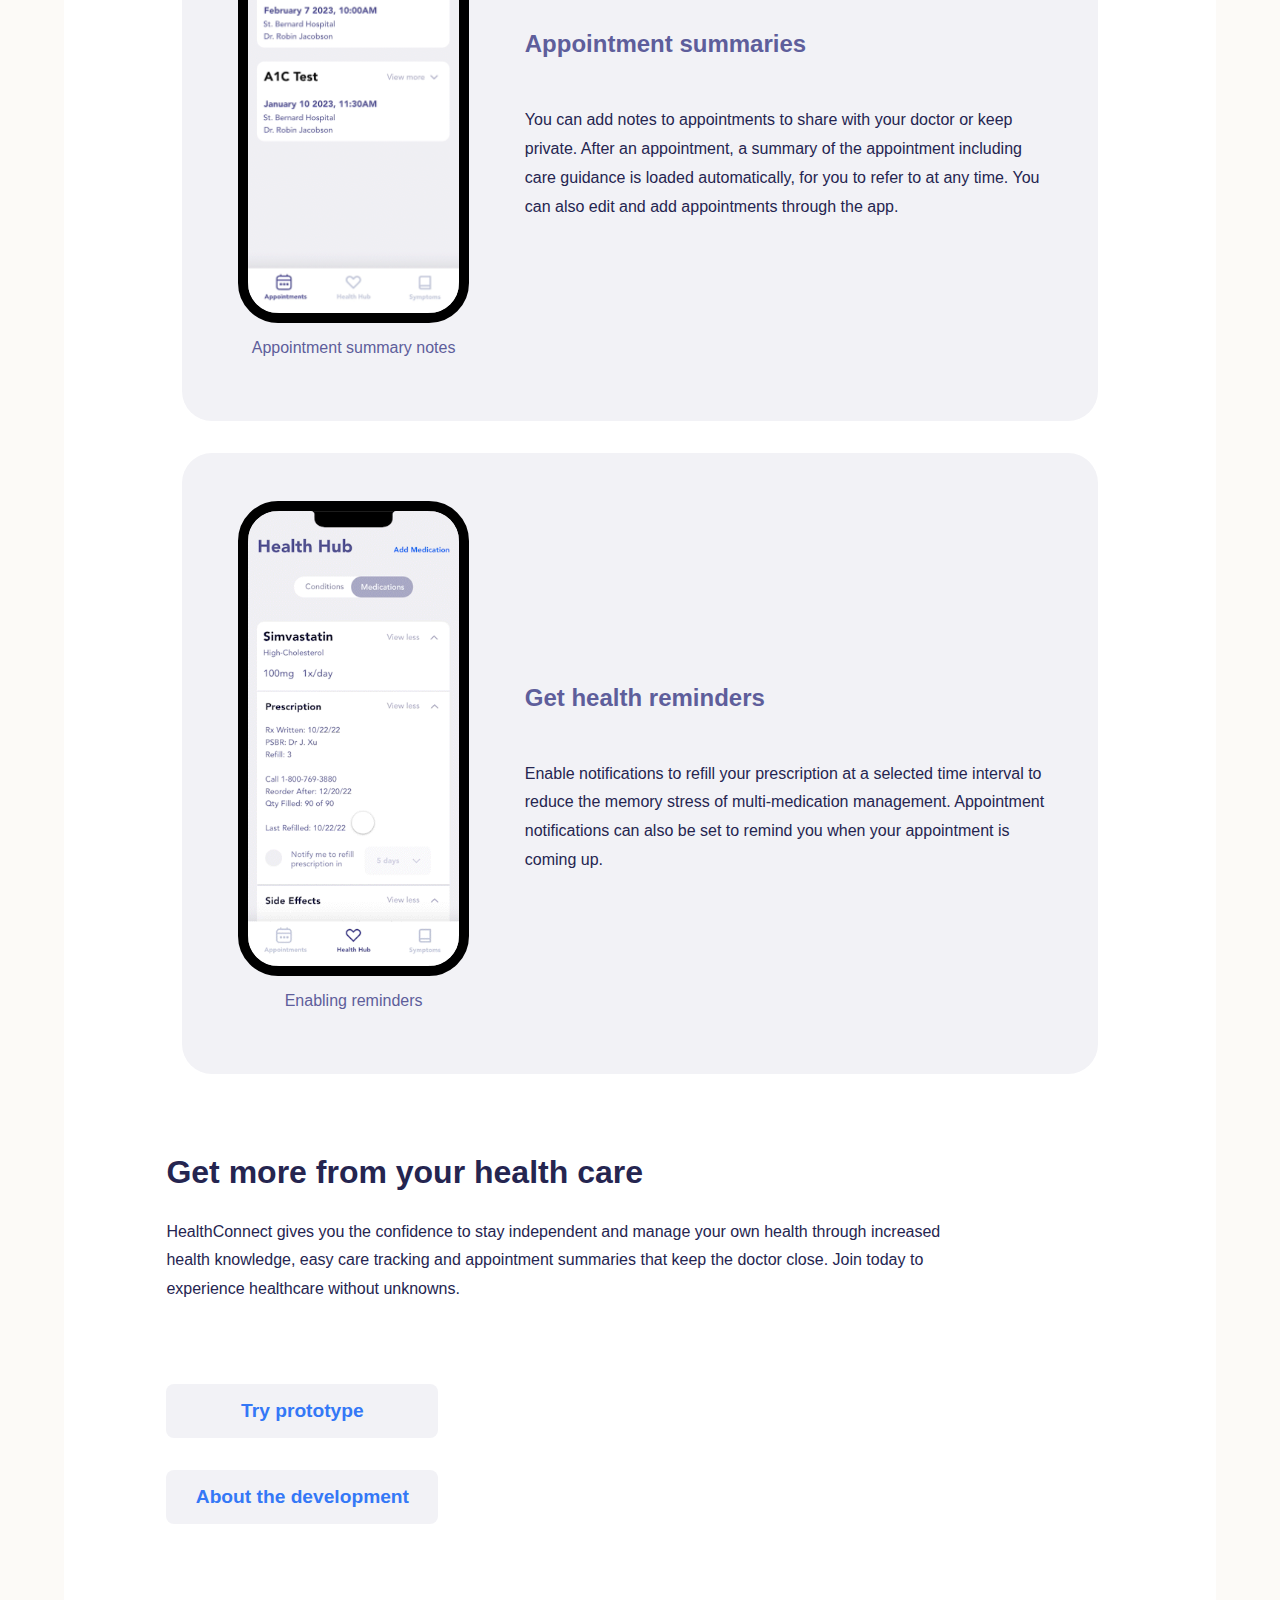
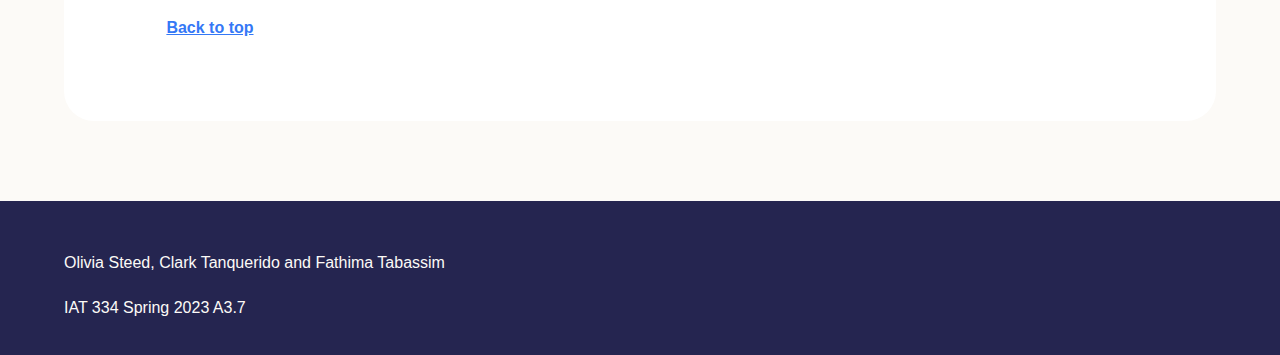
==== commit 14072e22: "last names" ====
--- a/index.html
+++ b/index.html
@@ -321,7 +321,7 @@
 
 
     <footer>
-        <p>Olivia Steed, Clark Tanquerido and Fathima Tassiban</p>
+        <p>Olivia Steed, Clark Tanquerido and Fathima Tabassim</p>
         <p>IAT 334 Spring 2023 A3.7</p>
     </footer>
 
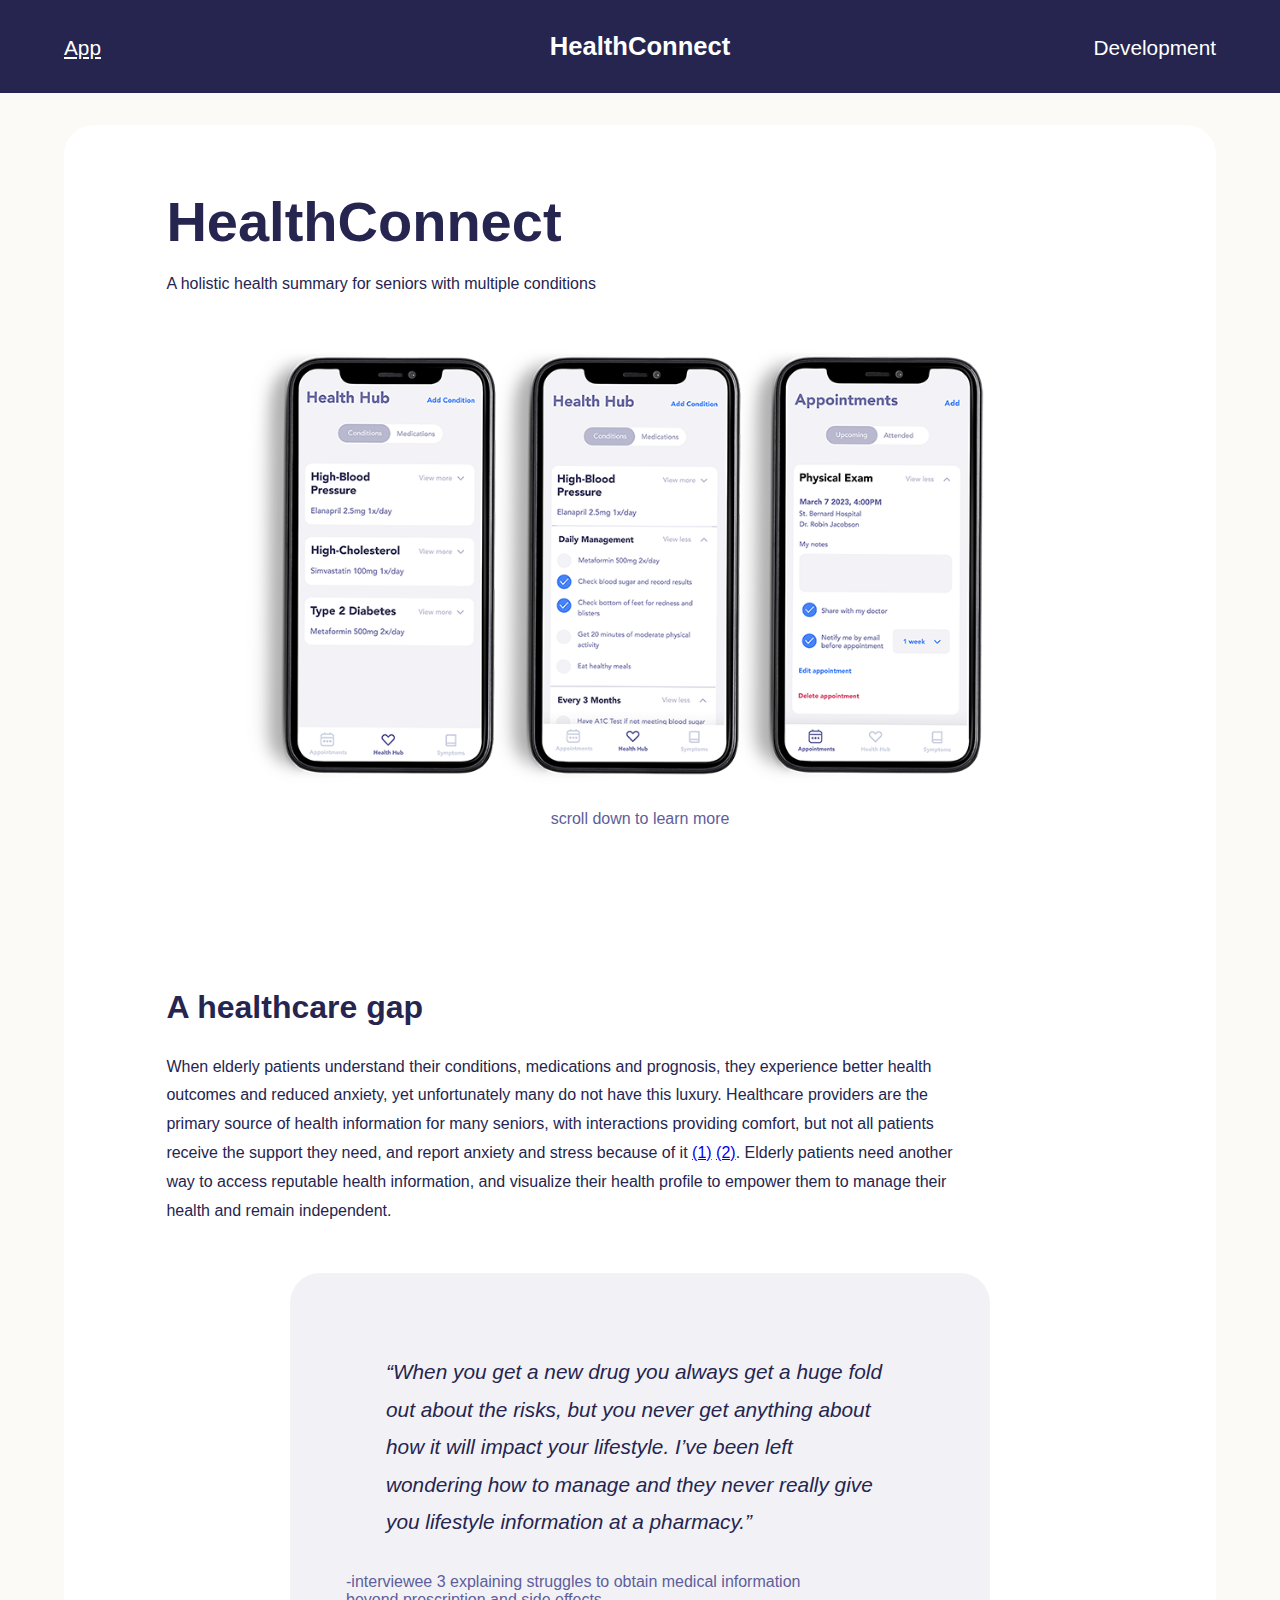
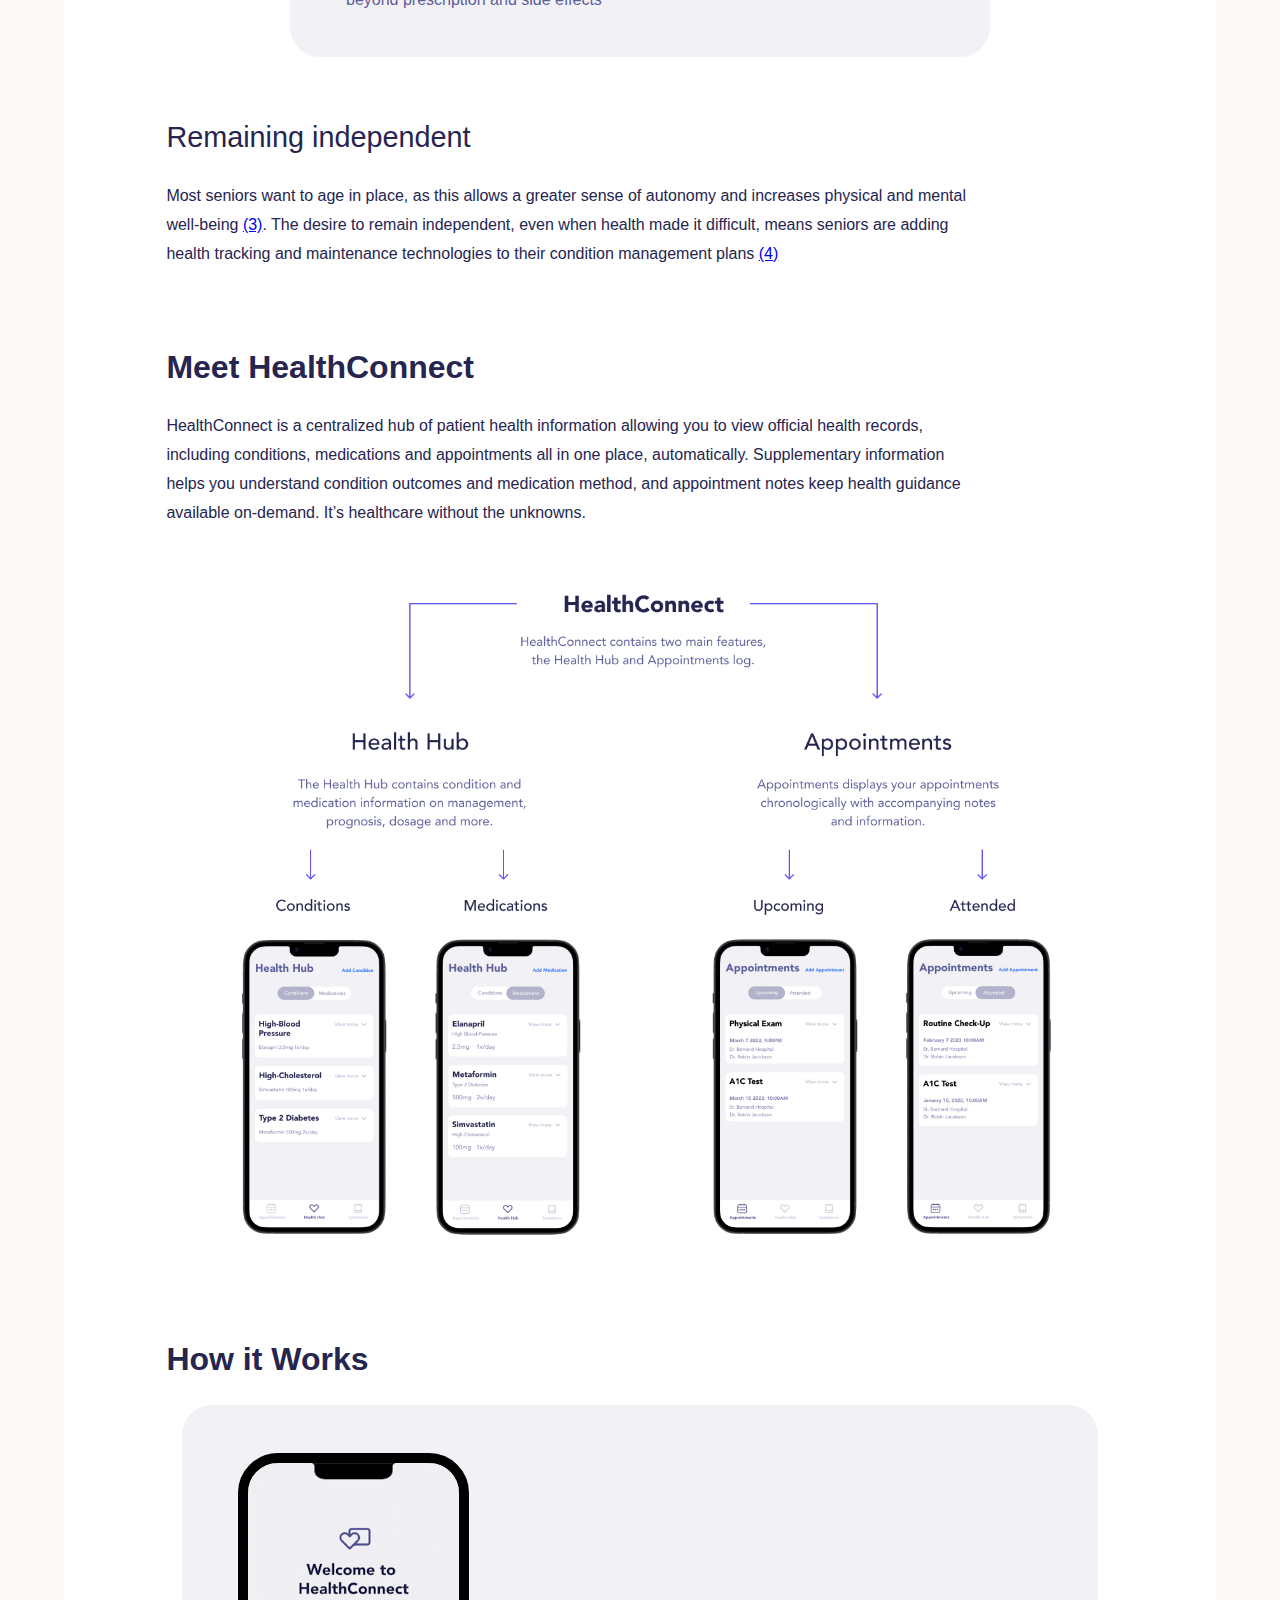
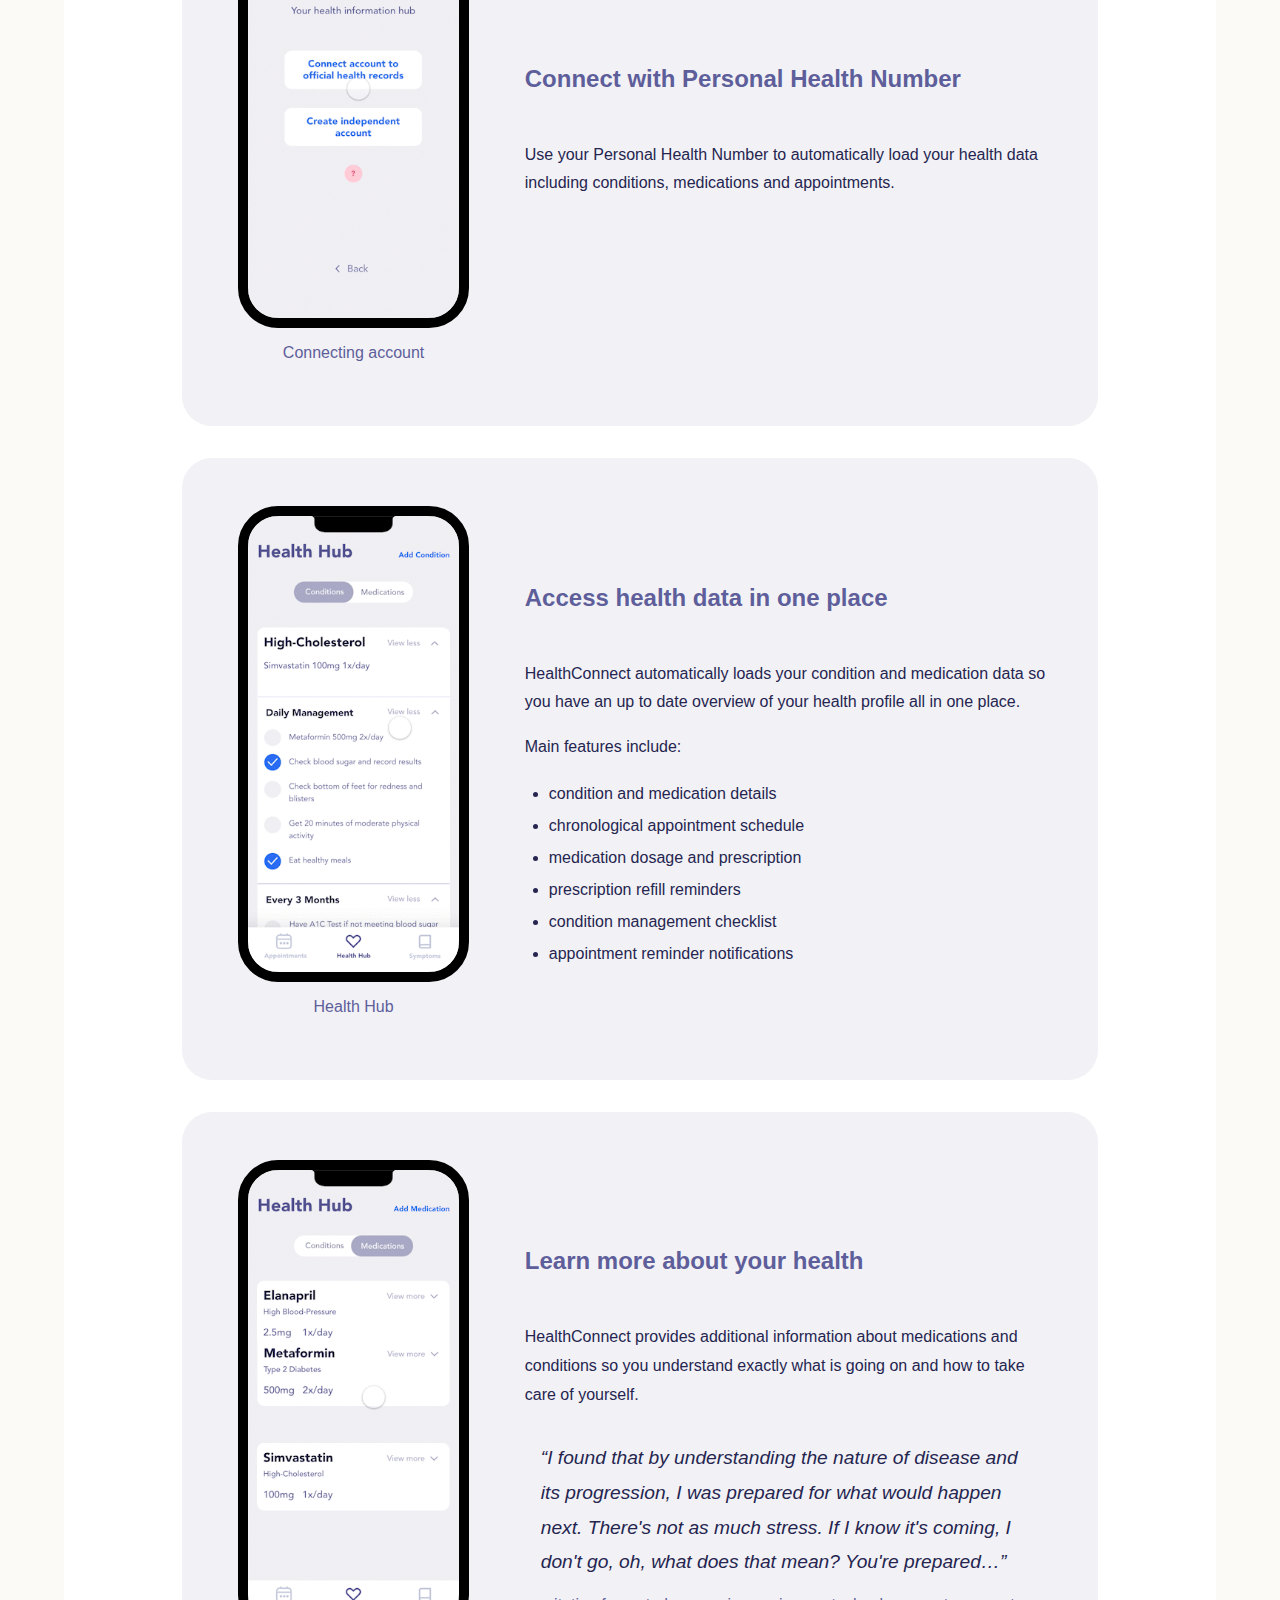
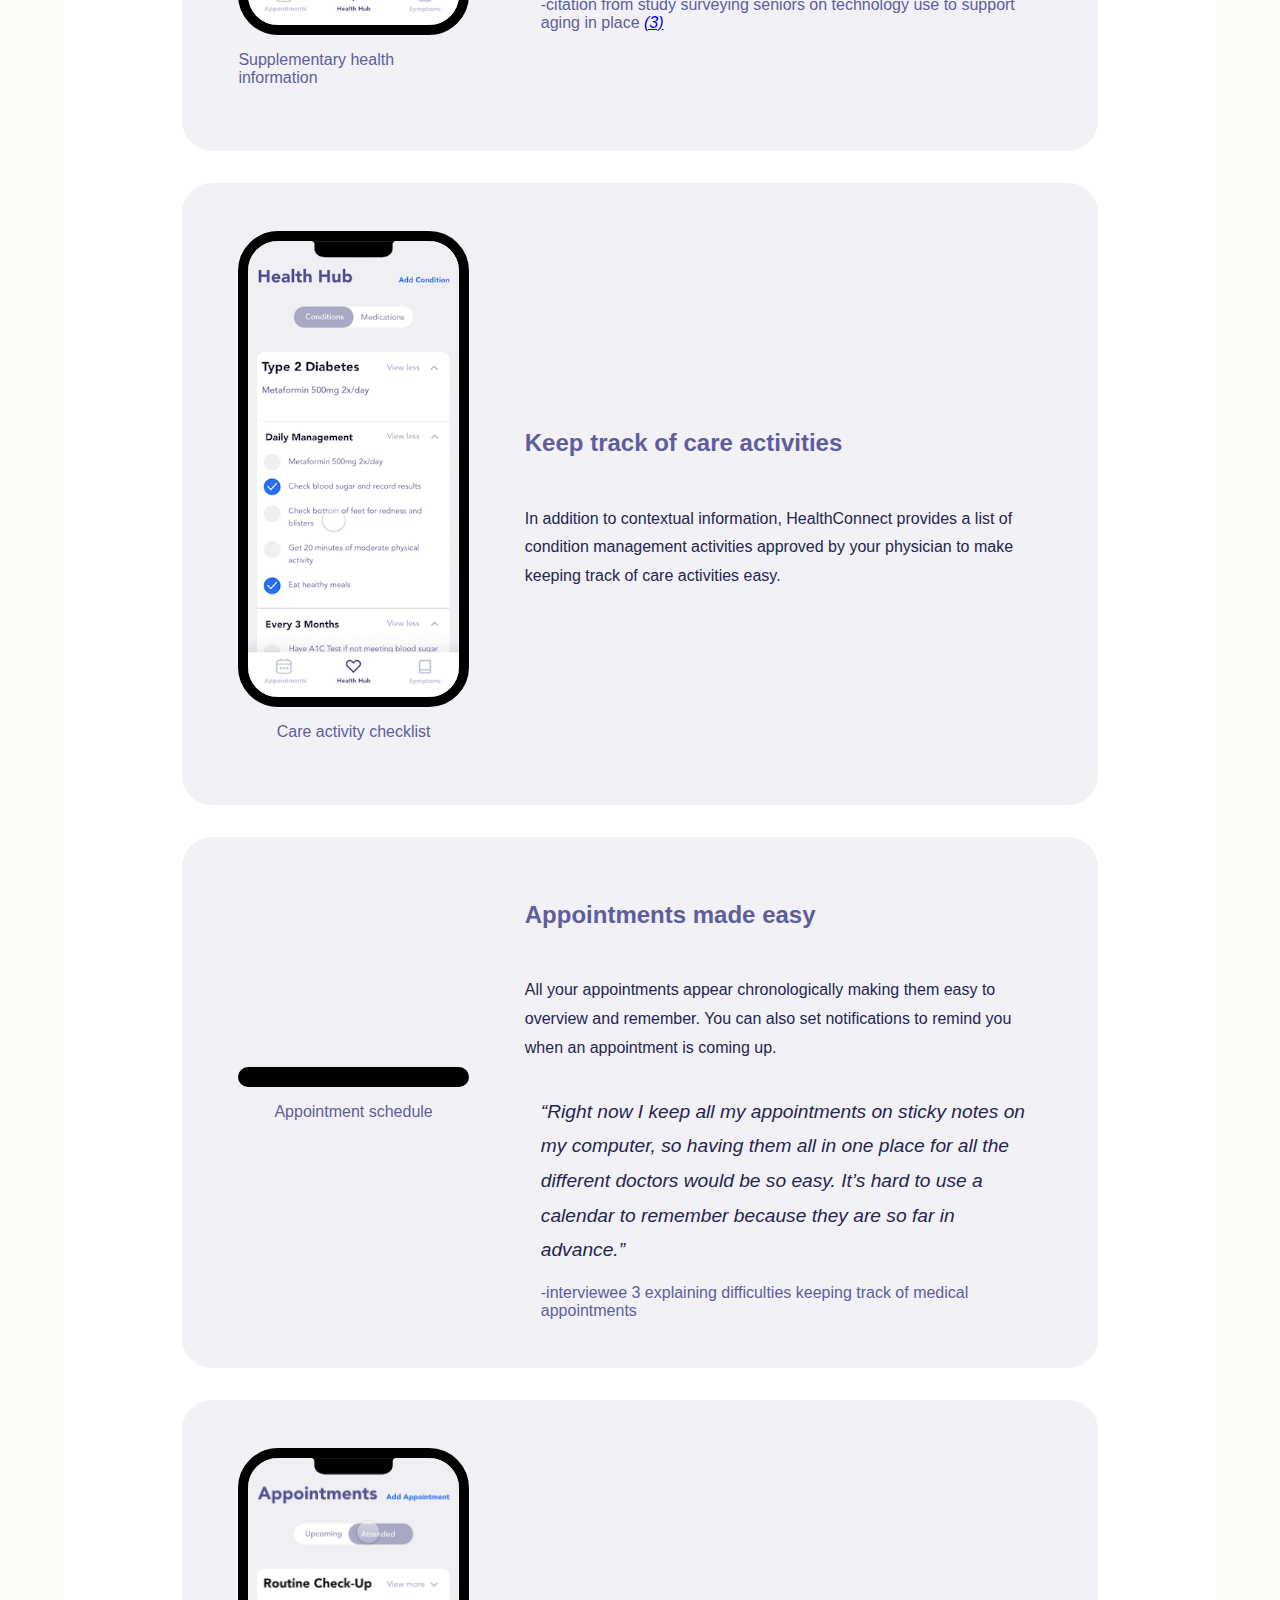
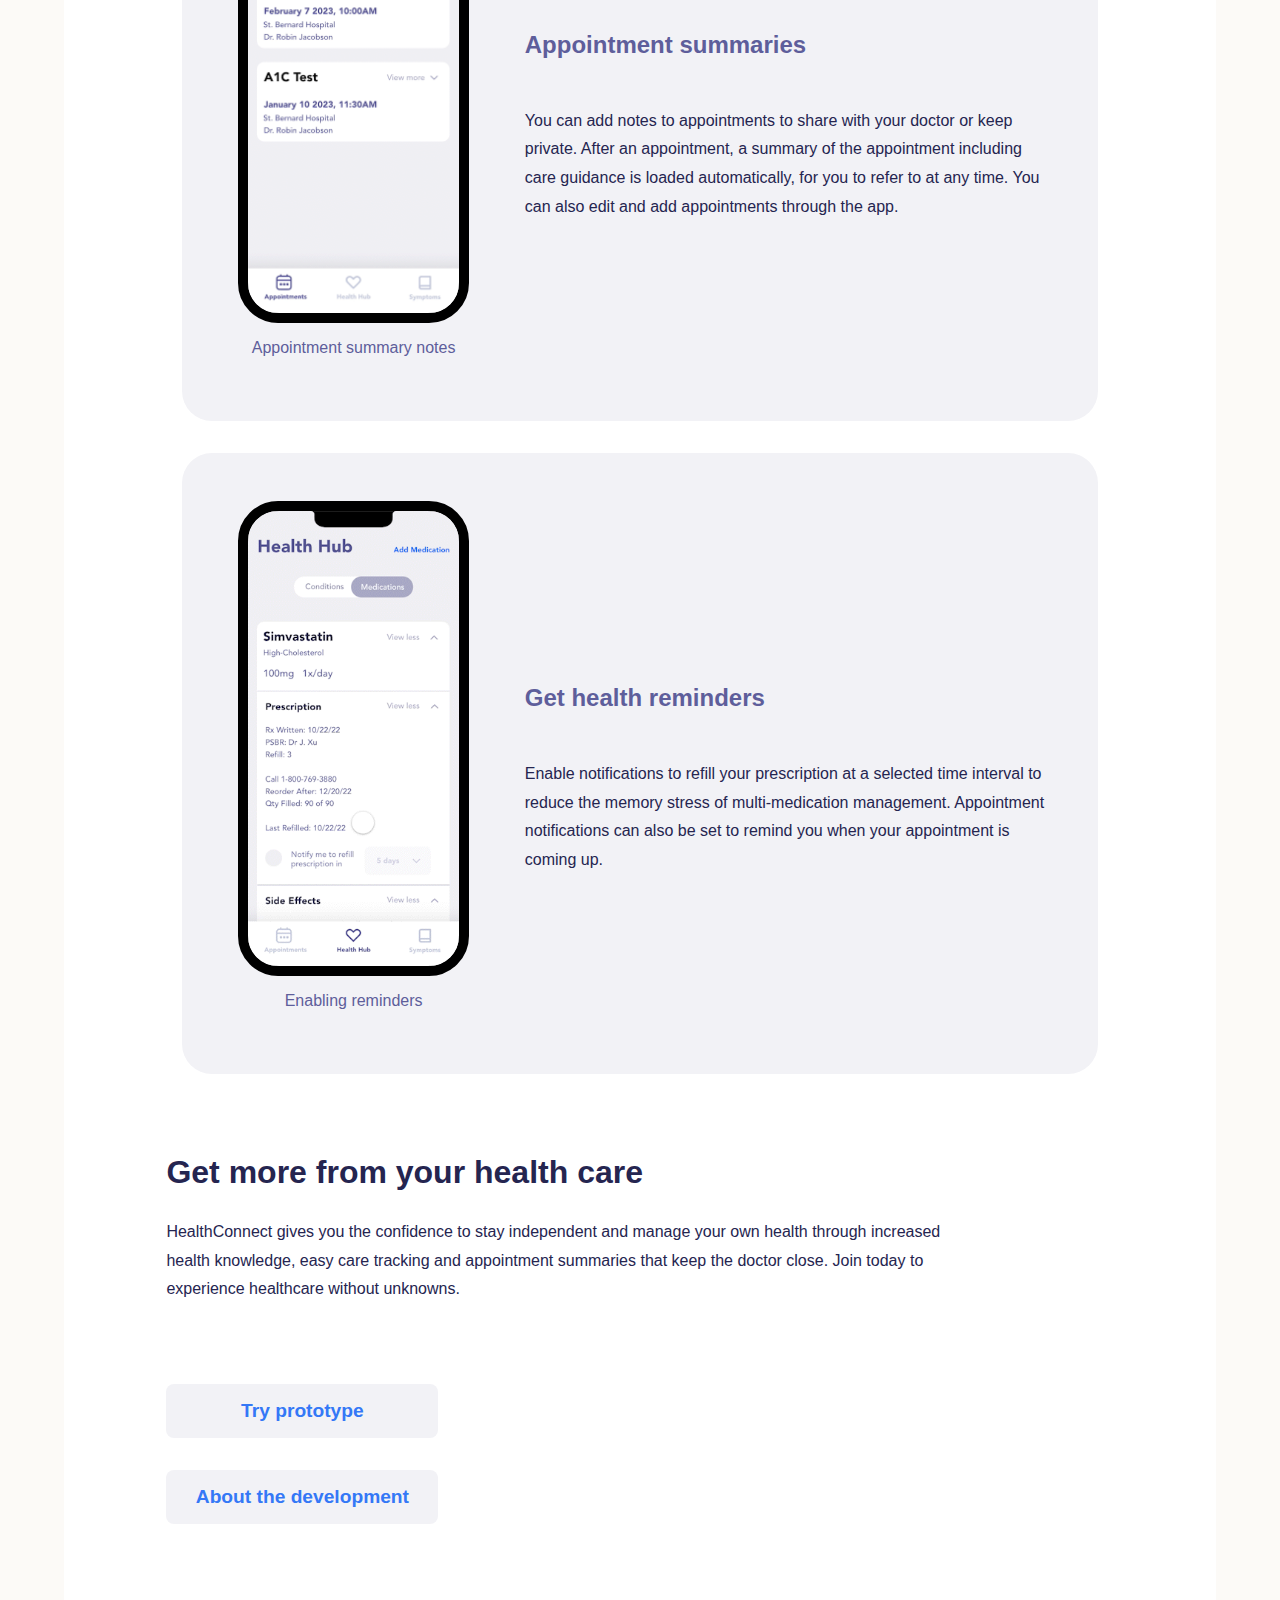
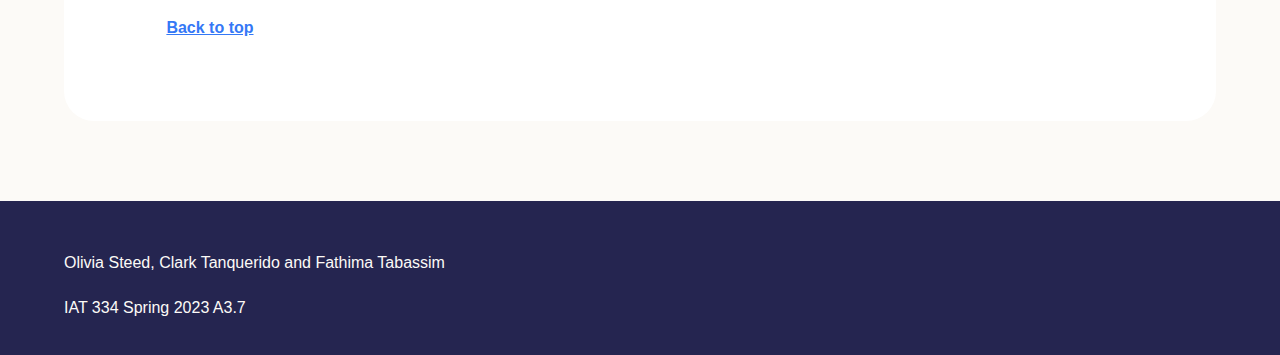
==== commit 7ea6ba3f: "edits" ====
--- a/index.html
+++ b/index.html
@@ -39,7 +39,7 @@
                 <figure class="image-caption-box">
                     <img class="cover-image" src="img/mockup-2x.png" srcset="img/mockup-1x.png 1x, img/mockup-2x.png 2x"
                         alt="">
-                    <figcaption class="interactive-text">scroll down to learn more</figcaption>
+                    <figcaption>scroll down to learn more</figcaption>
                 </figure>
             </div>
 
@@ -122,7 +122,7 @@
                 <div class="feature-container">
                     <div class="feature-item">
                         <figure class="card-gif-wrapper">
-                            <img class="gif-border card-gif-content" src="img/createacct.gif" alt="">
+                            <img class="gif-border card-gif-content" src="img/createandconnect.gif" alt="">
                             <figcaption class="image-caption">Connecting account
                             </figcaption>
                         </figure>
--- a/css/flexbox.css
+++ b/css/flexbox.css
@@ -1 +1 @@
-*,:after,:before{-webkit-box-sizing:border-box;box-sizing:border-box}.nav-container{display:-webkit-box;display:-ms-flexbox;display:flex;-webkit-box-orient:horizontal;-webkit-box-direction:normal;-ms-flex-direction:row;flex-direction:row;-webkit-box-align:baseline;-ms-flex-align:baseline;align-items:baseline}.nav-item-center{display:-webkit-box;display:-ms-flexbox;display:flex;-webkit-box-flex:1;-ms-flex:1;flex:1;-webkit-box-pack:center;-ms-flex-pack:center;justify-content:center}.nav-item-left{display:-webkit-box;display:-ms-flexbox;display:flex;-webkit-box-flex:1;-ms-flex:1;flex:1;-webkit-box-pack:left;-ms-flex-pack:left;justify-content:left}.nav-item-right{display:-webkit-box;display:-ms-flexbox;display:flex;-webkit-box-flex:1;-ms-flex:1;flex:1;-webkit-box-pack:right;-ms-flex-pack:right;justify-content:right}.persona-caption{-webkit-box-flex:1;-ms-flex:1 1 auto;flex:1 1 auto;width:5rem}.persona-content{display:-webkit-box;display:-ms-flexbox;display:flex;-webkit-box-flex:1;-ms-flex:1 1 auto;flex:1 1 auto;-webkit-box-orient:vertical;-webkit-box-direction:normal;-ms-flex-direction:column;flex-direction:column;-webkit-box-align:center;-ms-flex-align:center;align-items:center}@media screen and (min-width:1098px){.persona-container{display:-webkit-box;display:-ms-flexbox;display:flex;-webkit-box-orient:horizontal;-webkit-box-direction:normal;-ms-flex-direction:row;flex-direction:row}.persona-img{display:-webkit-box;display:-ms-flexbox;display:flex;-webkit-box-orient:vertical;-webkit-box-direction:normal;-ms-flex-direction:column;flex-direction:column;-webkit-box-pack:center;-ms-flex-pack:center;justify-content:center;width:12rem}}@media screen and (max-width:1098px){.persona-container{display:-webkit-box;display:-ms-flexbox;display:flex;-webkit-box-orient:vertical;-webkit-box-direction:normal;-ms-flex-direction:column;flex-direction:column}.persona-img{display:-webkit-box;display:-ms-flexbox;display:flex;-webkit-box-orient:vertical;-webkit-box-direction:normal;-ms-flex-direction:column;flex-direction:column;-webkit-box-pack:center;-ms-flex-pack:center;justify-content:center;width:18rem}}@media screen and (min-width:827px){.feature-container{display:-webkit-box;display:-ms-flexbox;display:flex;-webkit-box-orient:horizontal;-webkit-box-direction:normal;-ms-flex-direction:row;flex-direction:row}}@media screen and (max-width:827px){.feature-container{display:-webkit-box;display:-ms-flexbox;display:flex;-webkit-box-orient:vertical;-webkit-box-direction:normal;-ms-flex-direction:column;flex-direction:column}}.feature-wrapper{display:-webkit-box;display:-ms-flexbox;display:flex;-webkit-box-orient:vertical;-webkit-box-direction:normal;-ms-flex-direction:column;flex-direction:column;-webkit-box-align:center;-ms-flex-align:center;align-items:center}.feature-item{display:-webkit-box;display:-ms-flexbox;display:flex;-webkit-box-orient:vertical;-webkit-box-direction:normal;-ms-flex-direction:column;flex-direction:column;-webkit-box-pack:center;-ms-flex-pack:center;justify-content:center}.feature-item-text{display:-webkit-box;display:-ms-flexbox;display:flex;-webkit-box-orient:vertical;-webkit-box-direction:normal;-ms-flex-direction:column;flex-direction:column;padding:1rem;padding-right:2rem;-webkit-box-pack:center;-ms-flex-pack:center;justify-content:center}.quote-box-width{max-width:700px}.challenge-box-width{max-width:850px}@media screen and (max-width:900px){.content-inner-box{display:-webkit-box;display:-ms-flexbox;display:flex;-webkit-box-orient:vertical;-webkit-box-direction:normal;-ms-flex-direction:column;flex-direction:column;margin-left:1rem;margin-right:1rem}}@media screen and (min-width:900px){.content-inner-box{display:-webkit-box;display:-ms-flexbox;display:flex;-webkit-box-orient:horizontal;-webkit-box-direction:normal;-ms-flex-direction:row;flex-direction:row;margin-left:1rem;margin-right:1rem}}.content-box-item{display:-webkit-box;display:-ms-flexbox;display:flex;-webkit-box-flex:1;-ms-flex:1 1 auto;flex:1 1 auto;-webkit-box-orient:vertical;-webkit-box-direction:normal;-ms-flex-direction:column;flex-direction:column;padding-top:1rem;padding-bottom:2rem;padding-left:2rem;padding-right:2rem;margin:1rem}.scenario-wrapper{display:-webkit-box;display:-ms-flexbox;display:flex;-webkit-box-orient:vertical;-webkit-box-direction:normal;-ms-flex-direction:column;flex-direction:column}.scenario-content{display:-webkit-box;display:-ms-flexbox;display:flex;-webkit-box-orient:horizontal;-webkit-box-direction:normal;-ms-flex-direction:row;flex-direction:row;-ms-flex-wrap:wrap;flex-wrap:wrap}.scenario-item{display:-webkit-box;display:-ms-flexbox;display:flex;-webkit-box-flex:1;-ms-flex:1 1 auto;flex:1 1 auto;-webkit-box-orient:vertical;-webkit-box-direction:normal;-ms-flex-direction:column;flex-direction:column;-webkit-box-pack:start;-ms-flex-pack:start;justify-content:flex-start;margin:0.25rem}.scenario-figure{width:12rem;margin:0px;padding:0px}.scenario-img{width:12rem;margin:0px;padding:0px}.scenario-text{font-size:0.8rem}.image-wrapper{display:-webkit-box;display:-ms-flexbox;display:flex;-webkit-box-orient:vertical;-webkit-box-direction:normal;-ms-flex-direction:column;flex-direction:column;-webkit-box-align:center;-ms-flex-align:center;align-items:center}.multiple-image-wrapper{display:-webkit-box;display:-ms-flexbox;display:flex;-webkit-box-orient:horizontal;-webkit-box-direction:normal;-ms-flex-direction:row;flex-direction:row;-ms-flex-pack:distribute;justify-content:space-around;padding-bottom:3rem}.image-caption{-ms-flex-item-align:center;-ms-grid-row-align:center;align-self:center;margin-bottom:1rem}.card-gif-wrapper{display:-webkit-box;display:-ms-flexbox;display:flex;-webkit-box-orient:vertical;-webkit-box-direction:normal;-ms-flex-direction:column;flex-direction:column;-webkit-box-align:center;-ms-flex-align:center;align-items:center}.card-gif-content{width:18vw}@media screen and (max-width:800px){.image-caption-box{display:-webkit-box;display:-ms-flexbox;display:flex;-webkit-box-orient:vertical;-webkit-box-direction:normal;-ms-flex-direction:column;flex-direction:column;-webkit-box-align:center;-ms-flex-align:center;align-items:center;margin-bottom:1rem;width:80vw}.image-caption-box img{width:65vw}.gif-caption-box{display:-webkit-box;display:-ms-flexbox;display:flex;-webkit-box-orient:vertical;-webkit-box-direction:normal;-ms-flex-direction:column;flex-direction:column;margin-bottom:1rem;width:50vw}.gif-border{border-radius:30px;border:8px black solid}.card-gif-content{width:25vw}.multiple-gif-caption-box{display:-webkit-box;display:-ms-flexbox;display:flex;-webkit-box-orient:vertical;-webkit-box-direction:normal;-ms-flex-direction:column;flex-direction:column;margin-bottom:1rem;width:25vw}.multiple-gif-border{border-radius:20px;border:5px black solid}}@media screen and (min-width:800px){.image-caption-box{display:-webkit-box;display:-ms-flexbox;display:flex;-webkit-box-orient:vertical;-webkit-box-direction:normal;-ms-flex-direction:column;flex-direction:column;-webkit-box-align:center;-ms-flex-align:center;align-items:center;margin-bottom:1rem;width:65vw}.image-caption-box img{width:65vw}.gif-caption-box{display:-webkit-box;display:-ms-flexbox;display:flex;-webkit-box-orient:vertical;-webkit-box-direction:normal;-ms-flex-direction:column;flex-direction:column;margin-bottom:1rem;width:25vw}.gif-border{border-radius:32px;border:8px black solid}.multiple-gif-caption-box{display:-webkit-box;display:-ms-flexbox;display:flex;-webkit-box-orient:vertical;-webkit-box-direction:normal;-ms-flex-direction:column;flex-direction:column;margin-bottom:1rem;width:20vw}.multiple-gif-border{border-radius:30px;border:8px black solid}}@media screen and (min-width:1200px){.gif-border{border-radius:40px;border:10px black solid}.multiple-gif-border{border-radius:50px;border:10px black solid}}+*,:after,:before{-webkit-box-sizing:border-box;box-sizing:border-box}.nav-container{display:-webkit-box;display:-ms-flexbox;display:flex;-webkit-box-orient:horizontal;-webkit-box-direction:normal;-ms-flex-direction:row;flex-direction:row;-webkit-box-align:baseline;-ms-flex-align:baseline;align-items:baseline}.nav-item-center{display:-webkit-box;display:-ms-flexbox;display:flex;-webkit-box-flex:1;-ms-flex:1;flex:1;-webkit-box-pack:center;-ms-flex-pack:center;justify-content:center}.nav-item-left{display:-webkit-box;display:-ms-flexbox;display:flex;-webkit-box-flex:1;-ms-flex:1;flex:1;-webkit-box-pack:left;-ms-flex-pack:left;justify-content:left}.nav-item-right{display:-webkit-box;display:-ms-flexbox;display:flex;-webkit-box-flex:1;-ms-flex:1;flex:1;-webkit-box-pack:right;-ms-flex-pack:right;justify-content:right}.persona-caption{-webkit-box-flex:1;-ms-flex:1 1 auto;flex:1 1 auto;width:5rem}.persona-content{display:-webkit-box;display:-ms-flexbox;display:flex;-webkit-box-flex:1;-ms-flex:1 1 auto;flex:1 1 auto;-webkit-box-orient:vertical;-webkit-box-direction:normal;-ms-flex-direction:column;flex-direction:column;-webkit-box-align:center;-ms-flex-align:center;align-items:center}@media screen and (min-width:1098px){.persona-container{display:-webkit-box;display:-ms-flexbox;display:flex;-webkit-box-orient:horizontal;-webkit-box-direction:normal;-ms-flex-direction:row;flex-direction:row}.persona-img{display:-webkit-box;display:-ms-flexbox;display:flex;-webkit-box-orient:vertical;-webkit-box-direction:normal;-ms-flex-direction:column;flex-direction:column;-webkit-box-pack:center;-ms-flex-pack:center;justify-content:center;width:12rem}}@media screen and (max-width:1098px){.persona-container{display:-webkit-box;display:-ms-flexbox;display:flex;-webkit-box-orient:vertical;-webkit-box-direction:normal;-ms-flex-direction:column;flex-direction:column}.persona-img{display:-webkit-box;display:-ms-flexbox;display:flex;-webkit-box-orient:vertical;-webkit-box-direction:normal;-ms-flex-direction:column;flex-direction:column;-webkit-box-pack:center;-ms-flex-pack:center;justify-content:center;width:18rem}}@media screen and (min-width:827px){.feature-container{display:-webkit-box;display:-ms-flexbox;display:flex;-webkit-box-orient:horizontal;-webkit-box-direction:normal;-ms-flex-direction:row;flex-direction:row}}@media screen and (max-width:827px){.feature-container{display:-webkit-box;display:-ms-flexbox;display:flex;-webkit-box-orient:vertical;-webkit-box-direction:normal;-ms-flex-direction:column;flex-direction:column}}.feature-wrapper{display:-webkit-box;display:-ms-flexbox;display:flex;-webkit-box-orient:vertical;-webkit-box-direction:normal;-ms-flex-direction:column;flex-direction:column;-webkit-box-align:center;-ms-flex-align:center;align-items:center}.feature-item{display:-webkit-box;display:-ms-flexbox;display:flex;-webkit-box-orient:vertical;-webkit-box-direction:normal;-ms-flex-direction:column;flex-direction:column;-webkit-box-pack:center;-ms-flex-pack:center;justify-content:center}.feature-item-text{display:-webkit-box;display:-ms-flexbox;display:flex;-webkit-box-orient:vertical;-webkit-box-direction:normal;-ms-flex-direction:column;flex-direction:column;padding:1rem;padding-right:2rem;-webkit-box-pack:center;-ms-flex-pack:center;justify-content:center}.quote-box-width{max-width:700px}.challenge-box-width{max-width:850px}@media screen and (max-width:900px){.content-inner-box{display:-webkit-box;display:-ms-flexbox;display:flex;-webkit-box-orient:vertical;-webkit-box-direction:normal;-ms-flex-direction:column;flex-direction:column;margin-left:1rem;margin-right:1rem}}@media screen and (min-width:900px){.content-inner-box{display:-webkit-box;display:-ms-flexbox;display:flex;-webkit-box-orient:horizontal;-webkit-box-direction:normal;-ms-flex-direction:row;flex-direction:row;margin-left:1rem;margin-right:1rem}}.content-box-item{display:-webkit-box;display:-ms-flexbox;display:flex;-webkit-box-flex:1;-ms-flex:1 1 auto;flex:1 1 auto;-webkit-box-orient:vertical;-webkit-box-direction:normal;-ms-flex-direction:column;flex-direction:column;padding-top:1rem;padding-bottom:2rem;padding-left:2rem;padding-right:2rem;margin:1rem}.scenario-wrapper{display:-webkit-box;display:-ms-flexbox;display:flex;-webkit-box-orient:vertical;-webkit-box-direction:normal;-ms-flex-direction:column;flex-direction:column}.scenario-content{display:-webkit-box;display:-ms-flexbox;display:flex;-webkit-box-orient:horizontal;-webkit-box-direction:normal;-ms-flex-direction:row;flex-direction:row;-ms-flex-wrap:wrap;flex-wrap:wrap}.scenario-item{display:-webkit-box;display:-ms-flexbox;display:flex;-webkit-box-flex:1;-ms-flex:1 1 auto;flex:1 1 auto;-webkit-box-orient:vertical;-webkit-box-direction:normal;-ms-flex-direction:column;flex-direction:column;-webkit-box-pack:start;-ms-flex-pack:start;justify-content:flex-start;margin:0.25rem}.scenario-figure{width:12rem;margin:0px;padding:0px}.scenario-img{width:12rem;margin:0px;padding:0px}.scenario-text{font-size:0.8rem}.image-wrapper{display:-webkit-box;display:-ms-flexbox;display:flex;-webkit-box-orient:vertical;-webkit-box-direction:normal;-ms-flex-direction:column;flex-direction:column;-webkit-box-align:center;-ms-flex-align:center;align-items:center}.multiple-image-wrapper{display:-webkit-box;display:-ms-flexbox;display:flex;-webkit-box-orient:horizontal;-webkit-box-direction:normal;-ms-flex-direction:row;flex-direction:row;-ms-flex-pack:distribute;justify-content:space-around;padding-bottom:3rem}.image-caption{-ms-flex-item-align:center;-ms-grid-row-align:center;align-self:center;margin-bottom:1rem;margin-top:1rem}.card-gif-wrapper{display:-webkit-box;display:-ms-flexbox;display:flex;-webkit-box-orient:vertical;-webkit-box-direction:normal;-ms-flex-direction:column;flex-direction:column;-webkit-box-align:center;-ms-flex-align:center;align-items:center}.card-gif-content{width:18vw}@media screen and (max-width:800px){.image-caption-box{display:-webkit-box;display:-ms-flexbox;display:flex;-webkit-box-orient:vertical;-webkit-box-direction:normal;-ms-flex-direction:column;flex-direction:column;-webkit-box-align:center;-ms-flex-align:center;align-items:center;margin-bottom:1rem;width:80vw}.image-caption-box img{width:65vw}.gif-caption-box{display:-webkit-box;display:-ms-flexbox;display:flex;-webkit-box-orient:vertical;-webkit-box-direction:normal;-ms-flex-direction:column;flex-direction:column;margin-bottom:1rem;width:50vw}.gif-border{border-radius:30px;border:8px black solid}.card-gif-content{width:25vw}.multiple-gif-caption-box{display:-webkit-box;display:-ms-flexbox;display:flex;-webkit-box-orient:vertical;-webkit-box-direction:normal;-ms-flex-direction:column;flex-direction:column;margin-bottom:1rem;width:25vw}.multiple-gif-border{border-radius:20px;border:5px black solid}}@media screen and (min-width:800px){.image-caption-box{display:-webkit-box;display:-ms-flexbox;display:flex;-webkit-box-orient:vertical;-webkit-box-direction:normal;-ms-flex-direction:column;flex-direction:column;-webkit-box-align:center;-ms-flex-align:center;align-items:center;margin-bottom:1rem;width:65vw}.image-caption-box img{width:65vw}.gif-caption-box{display:-webkit-box;display:-ms-flexbox;display:flex;-webkit-box-orient:vertical;-webkit-box-direction:normal;-ms-flex-direction:column;flex-direction:column;margin-bottom:1rem;width:25vw}.gif-border{border-radius:32px;border:8px black solid}.multiple-gif-caption-box{display:-webkit-box;display:-ms-flexbox;display:flex;-webkit-box-orient:vertical;-webkit-box-direction:normal;-ms-flex-direction:column;flex-direction:column;margin-bottom:1rem;width:20vw}.multiple-gif-border{border-radius:30px;border:8px black solid}}@media screen and (min-width:1200px){.gif-border{border-radius:40px;border:10px black solid}.multiple-gif-border{border-radius:50px;border:10px black solid}}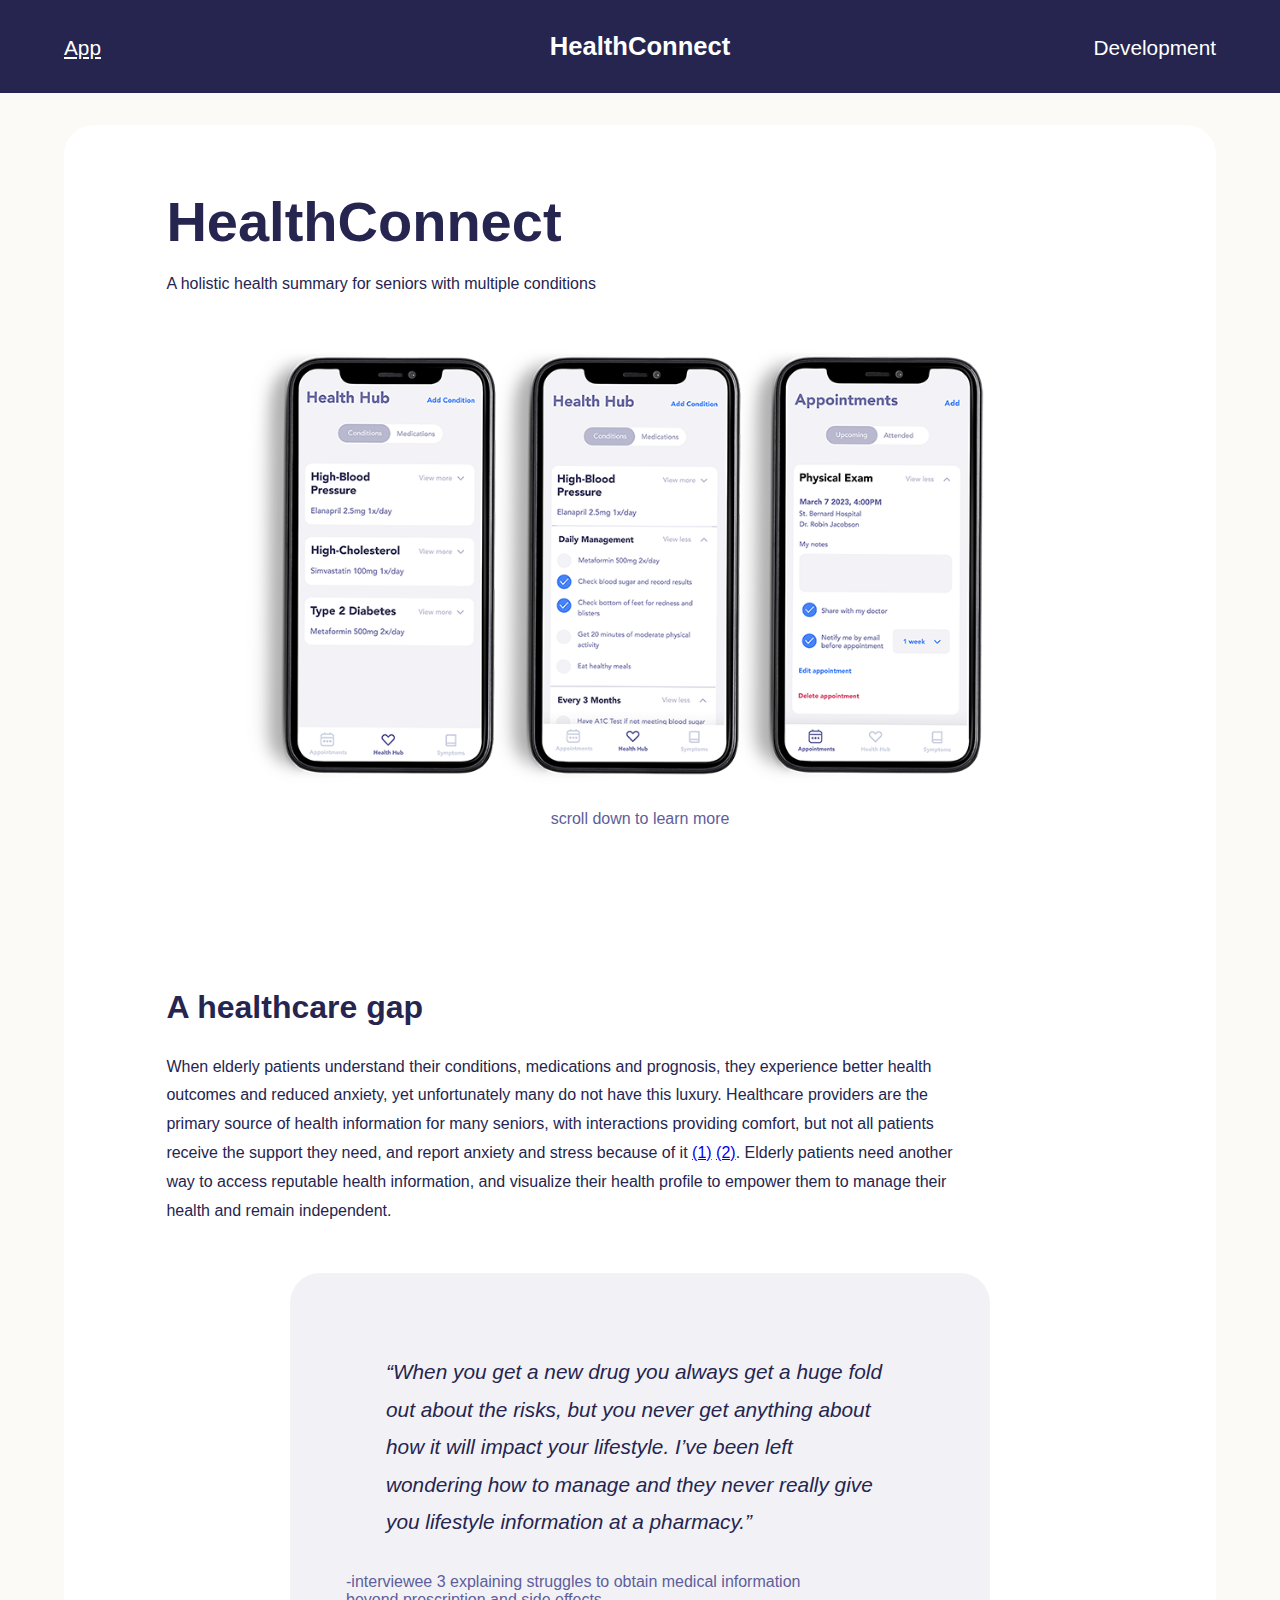
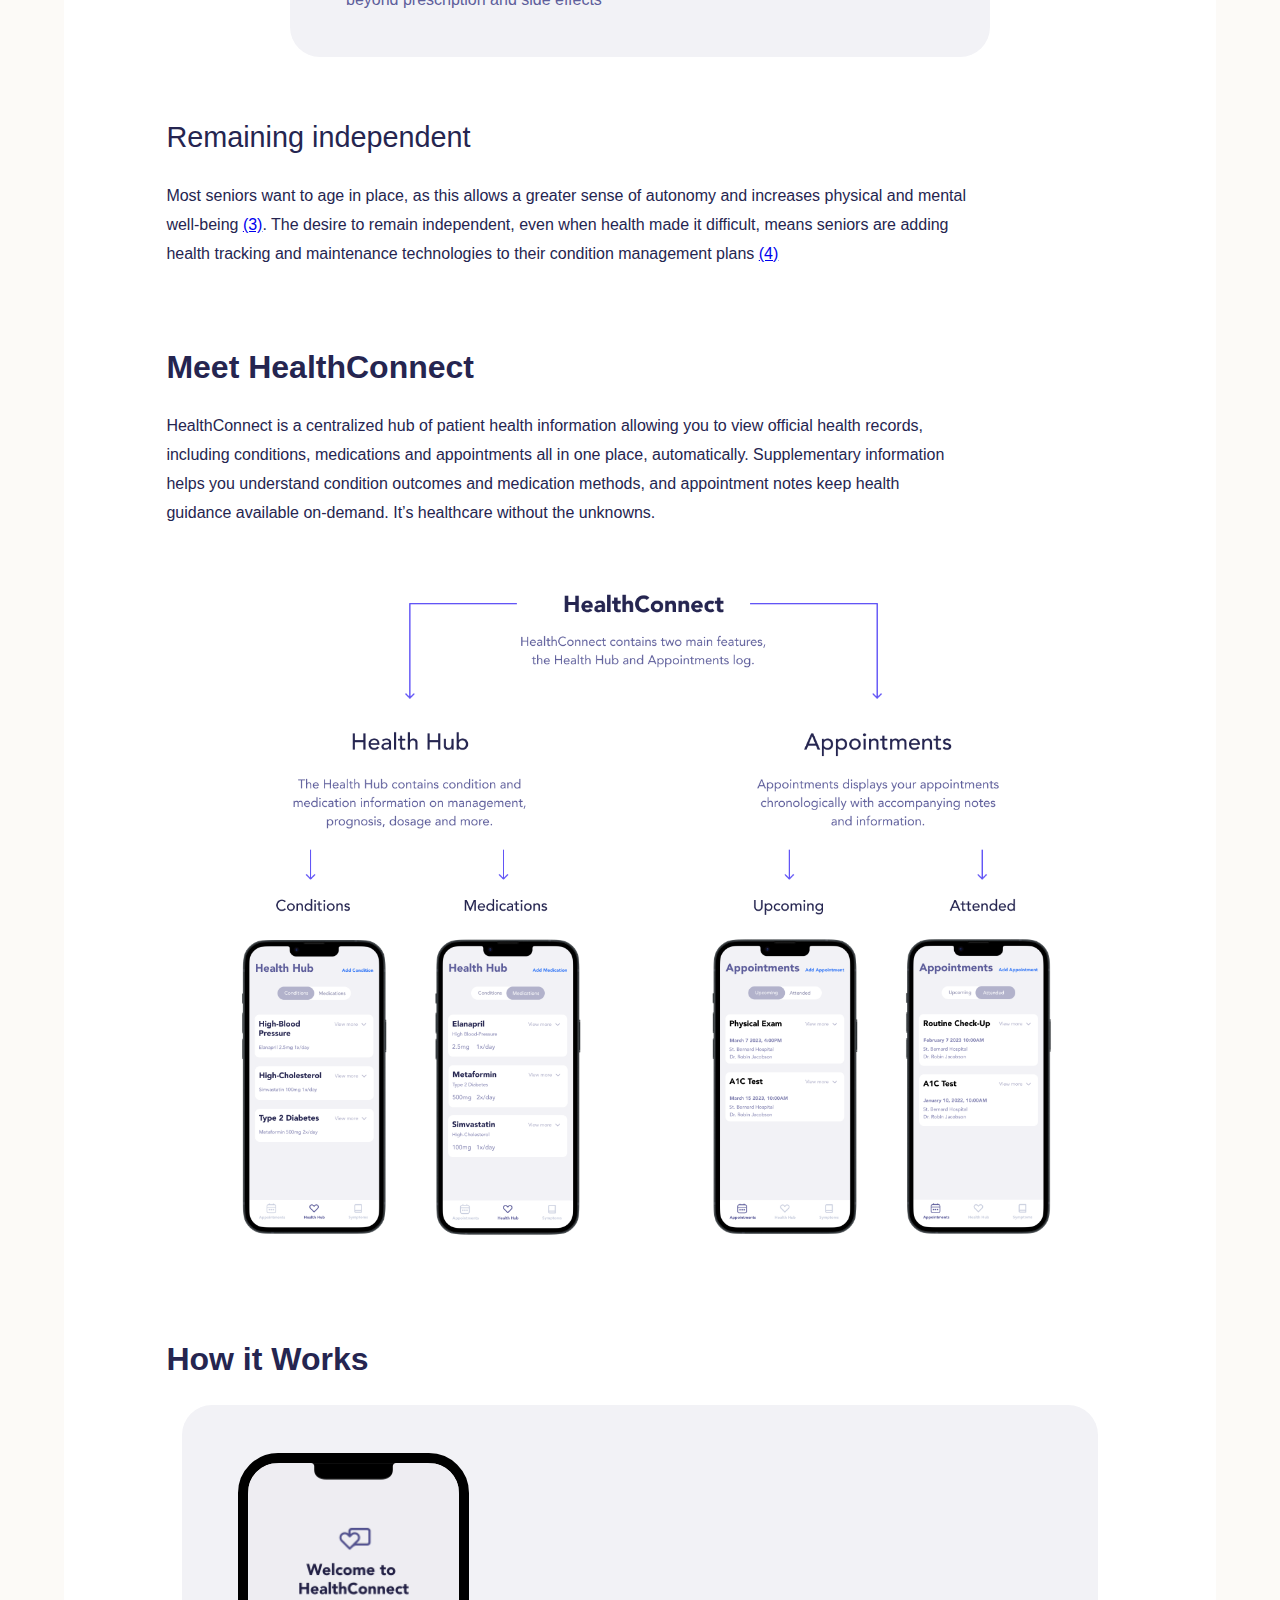
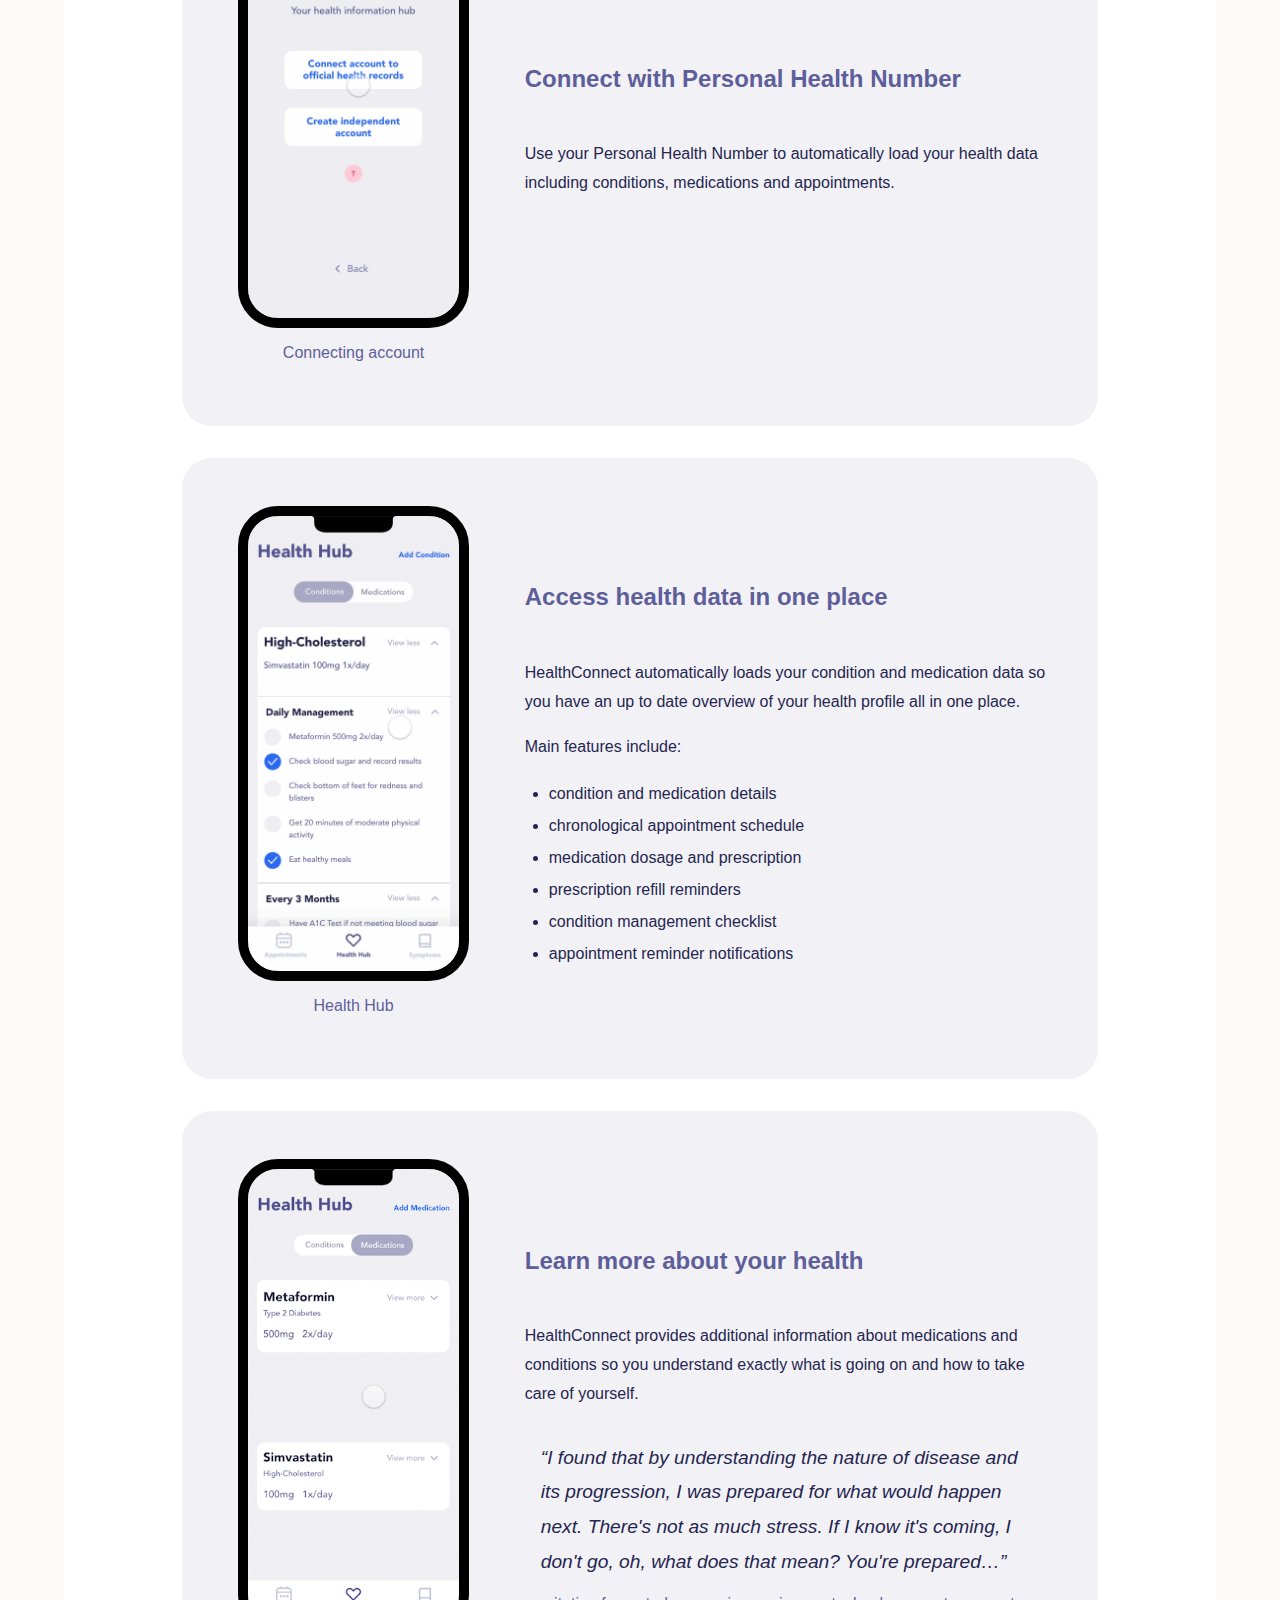
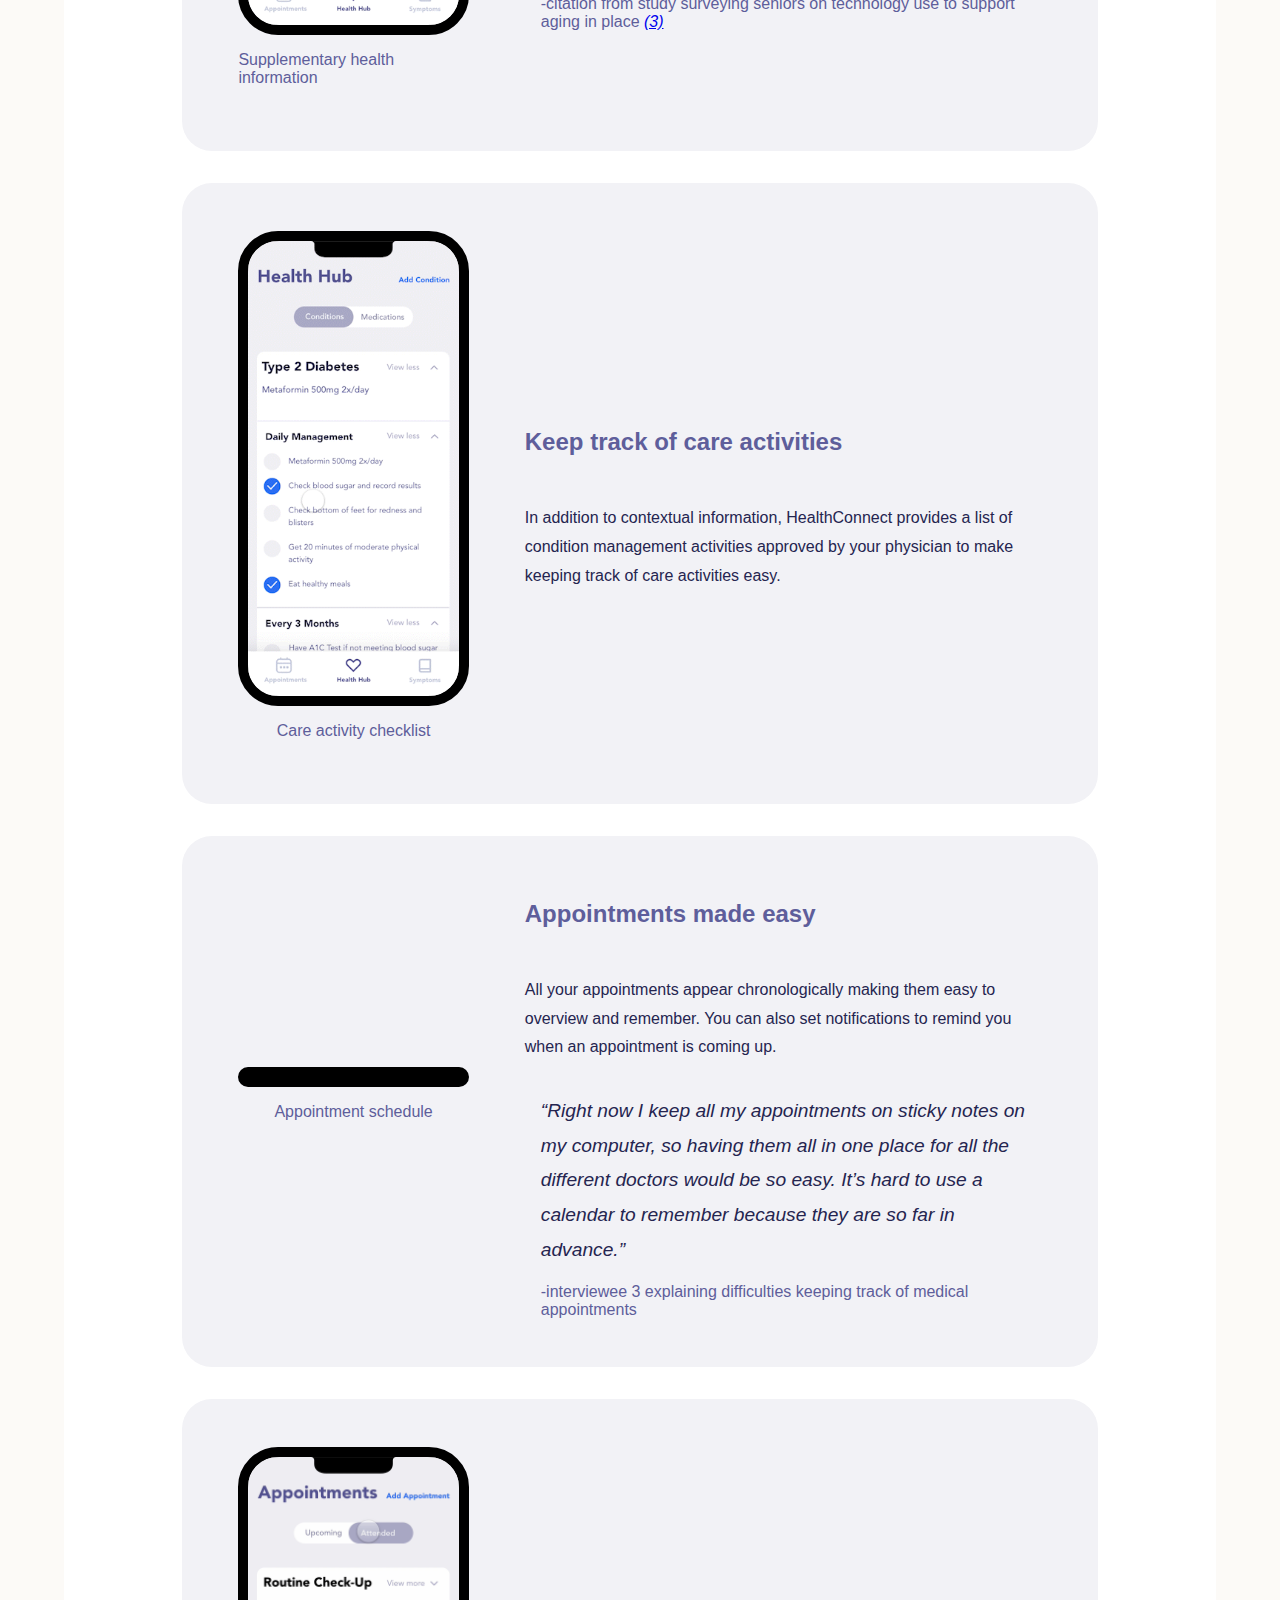
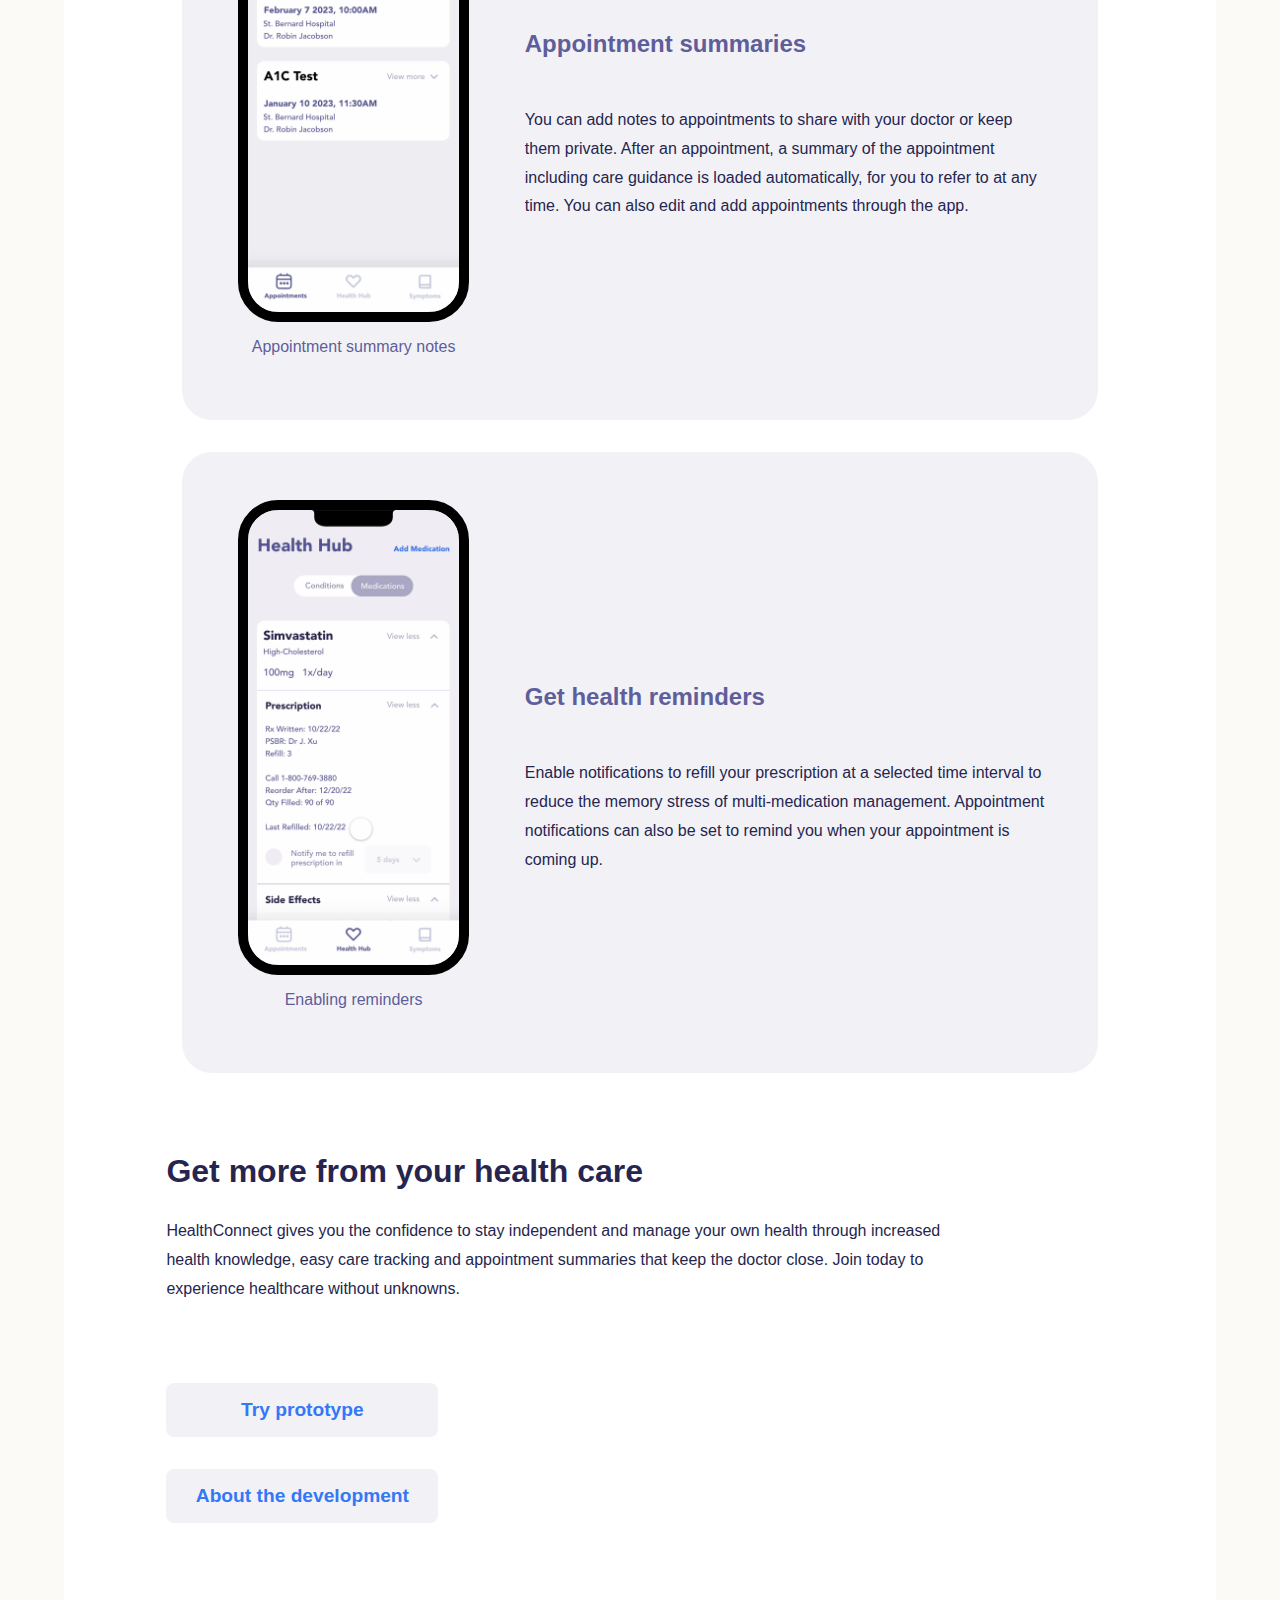
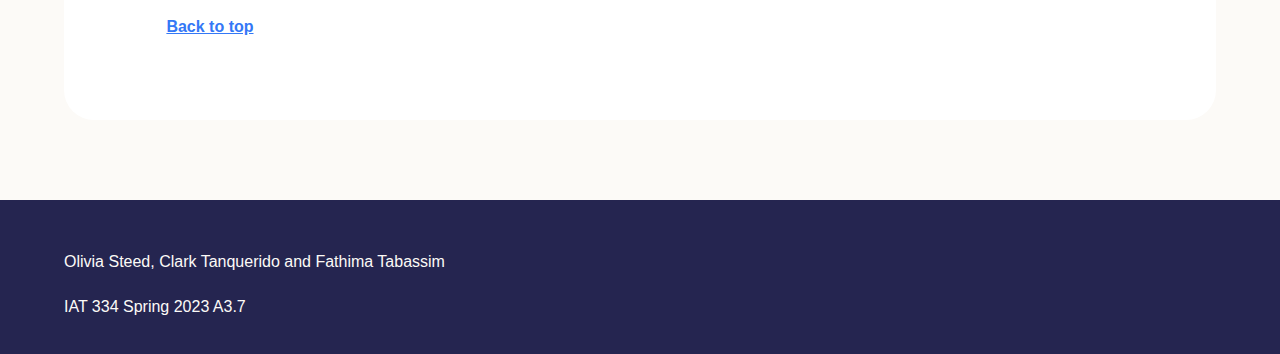
==== commit 2625b4b4: "grammar check" ====
--- a/index.html
+++ b/index.html
@@ -101,7 +101,7 @@
                 <p>HealthConnect is a centralized hub of patient health information allowing you to
                     view official health
                     records, including conditions, medications and appointments all in one place, automatically.
-                    Supplementary information helps you understand condition outcomes and medication method, and
+                    Supplementary information helps you understand condition outcomes and medication methods, and
                     appointment
                     notes keep health guidance available on-demand. It’s healthcare without the unknowns.</p>
             </div>
@@ -264,7 +264,7 @@
 
                     <div class="feature-item-text">
                         <h4>Appointment summaries</h4>
-                        <p>You can add notes to appointments to share with your doctor or keep private. After an
+                        <p>You can add notes to appointments to share with your doctor or keep them private. After an
                             appointment, a
                             summary of the appointment including care guidance is loaded automatically, for you to
                             refer to at
